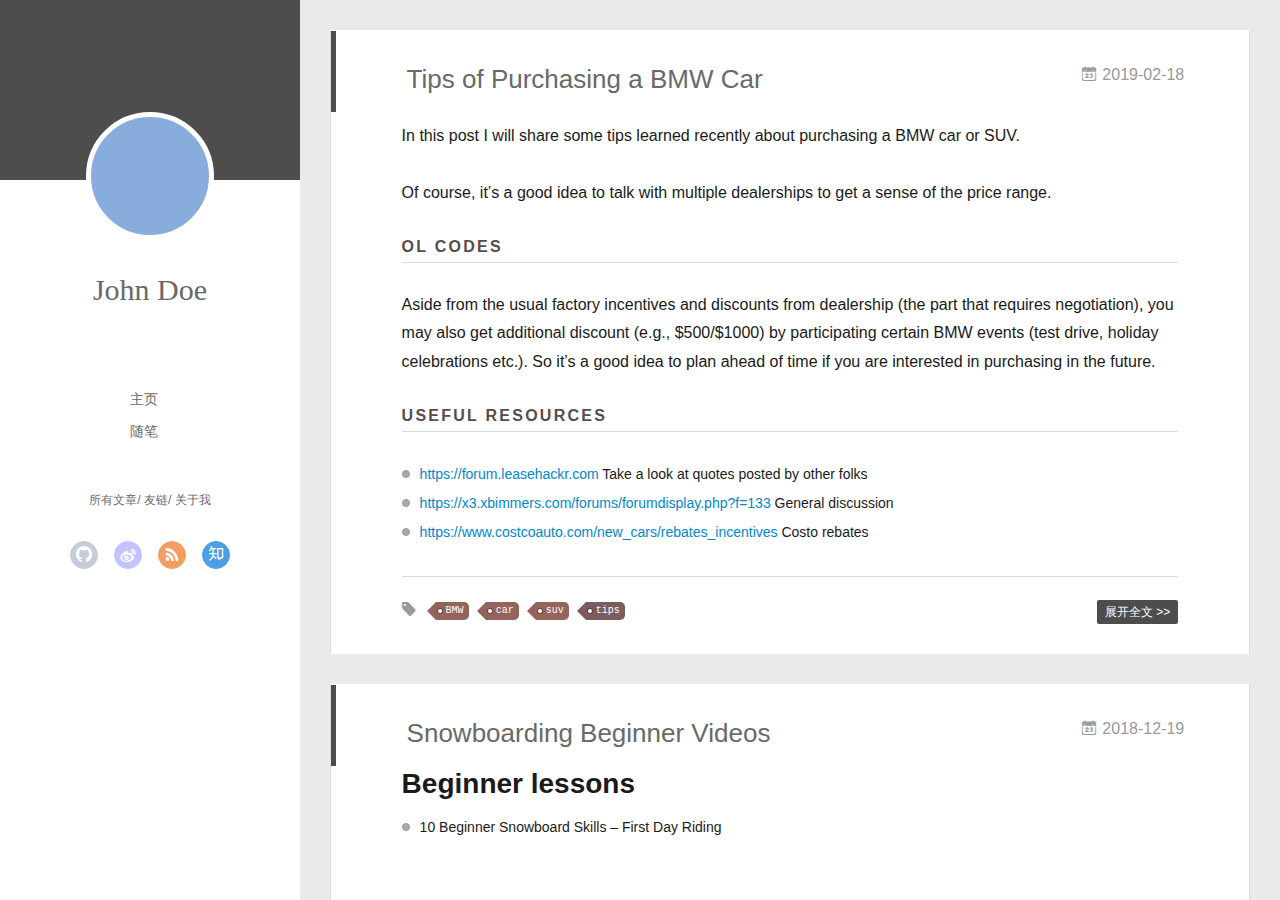
==== index.html @ 4d1523c8 "Site updated: 2019-02-18 18:01:17" ====
<!DOCTYPE html>
<html>
<head><meta name="generator" content="Hexo 3.8.0">
  <meta charset="utf-8">
  
  <meta name="renderer" content="webkit">
  <meta http-equiv="X-UA-Compatible" content="IE=edge">
  <link rel="dns-prefetch" href="http://yoursite.com">
  <title>Hexo</title>
  <meta name="viewport" content="width=device-width, initial-scale=1, maximum-scale=1">
  <meta property="og:type" content="website">
<meta property="og:title" content="Hexo">
<meta property="og:url" content="http://yoursite.com/index.html">
<meta property="og:site_name" content="Hexo">
<meta property="og:locale" content="default">
<meta name="twitter:card" content="summary">
<meta name="twitter:title" content="Hexo">
  
    <link rel="alternative" href="/atom.xml" title="Hexo" type="application/atom+xml">
  
  
    <link rel="icon" href="/favicon.png">
  
  <link rel="stylesheet" type="text/css" href="/./main.0cf68a.css">
  <style type="text/css">
  
    #container.show {
      background: linear-gradient(200deg,#a0cfe4,#e8c37e);
    }
  </style>
  

  

</head>
</html>
<body>
  <div id="container" q-class="show:isCtnShow">
    <canvas id="anm-canvas" class="anm-canvas"></canvas>
    <div class="left-col" q-class="show:isShow">
      
<div class="overlay" style="background: #4d4d4d"></div>
<div class="intrude-less">
	<header id="header" class="inner">
		<a href="/" class="profilepic">
			<img src="" class="js-avatar">
		</a>
		<hgroup>
		  <h1 class="header-author"><a href="/">John Doe</a></h1>
		</hgroup>
		

		<nav class="header-menu">
			<ul>
			
				<li><a href="/">主页</a></li>
	        
				<li><a href="/tags/随笔/">随笔</a></li>
	        
			</ul>
		</nav>
		<nav class="header-smart-menu">
    		
    			
    			<a q-on="click: openSlider(e, 'innerArchive')" href="javascript:void(0)">所有文章</a>
    			
            
    			
    			<a q-on="click: openSlider(e, 'friends')" href="javascript:void(0)">友链</a>
    			
            
    			
    			<a q-on="click: openSlider(e, 'aboutme')" href="javascript:void(0)">关于我</a>
    			
            
		</nav>
		<nav class="header-nav">
			<div class="social">
				
					<a class="github" target="_blank" href="#" title="github"><i class="icon-github"></i></a>
		        
					<a class="weibo" target="_blank" href="#" title="weibo"><i class="icon-weibo"></i></a>
		        
					<a class="rss" target="_blank" href="#" title="rss"><i class="icon-rss"></i></a>
		        
					<a class="zhihu" target="_blank" href="#" title="zhihu"><i class="icon-zhihu"></i></a>
		        
			</div>
		</nav>
	</header>		
</div>

    </div>
    <div class="mid-col" q-class="show:isShow,hide:isShow|isFalse">
      
<nav id="mobile-nav">
  	<div class="overlay js-overlay" style="background: #4d4d4d"></div>
	<div class="btnctn js-mobile-btnctn">
  		<div class="slider-trigger list" q-on="click: openSlider(e)"><i class="icon icon-sort"></i></div>
	</div>
	<div class="intrude-less">
		<header id="header" class="inner">
			<div class="profilepic">
				<img src="" class="js-avatar">
			</div>
			<hgroup>
			  <h1 class="header-author js-header-author">John Doe</h1>
			</hgroup>
			
			
			
				
			
				
			
			
			
			<nav class="header-nav">
				<div class="social">
					
						<a class="github" target="_blank" href="#" title="github"><i class="icon-github"></i></a>
			        
						<a class="weibo" target="_blank" href="#" title="weibo"><i class="icon-weibo"></i></a>
			        
						<a class="rss" target="_blank" href="#" title="rss"><i class="icon-rss"></i></a>
			        
						<a class="zhihu" target="_blank" href="#" title="zhihu"><i class="icon-zhihu"></i></a>
			        
				</div>
			</nav>

			<nav class="header-menu js-header-menu">
				<ul style="width: 50%">
				
				
					<li style="width: 50%"><a href="/">主页</a></li>
		        
					<li style="width: 50%"><a href="/tags/随笔/">随笔</a></li>
		        
				</ul>
			</nav>
		</header>				
	</div>
	<div class="mobile-mask" style="display:none" q-show="isShow"></div>
</nav>

      <div id="wrapper" class="body-wrap">
        <div class="menu-l">
          <div class="canvas-wrap">
            <canvas data-colors="#eaeaea" data-sectionHeight="100" data-contentId="js-content" id="myCanvas1" class="anm-canvas"></canvas>
          </div>
          <div id="js-content" class="content-ll">
            
  
    <article id="tips-car-suv" class="article article-type-tips  article-index" itemscope="" itemprop="blogPost">
  <div class="article-inner">
    
      <header class="article-header">
        
  
    <h1 itemprop="name">
      <a class="article-title" href="/2019/02/18/car-suv/">Tips of Purchasing a BMW Car</a>
    </h1>
  

        
        <a href="/2019/02/18/car-suv/" class="archive-article-date">
  	<time datetime="2019-02-19T01:44:41.000Z" itemprop="datePublished"><i class="icon-calendar icon"></i>2019-02-18</time>
</a>
        
      </header>
    
    <div class="article-entry" itemprop="articleBody">
      
        <p>In this post I will share some tips learned recently about purchasing a BMW car or SUV.</p>
<p>Of course, it’s a good idea to talk with multiple dealerships to get a sense of the price range.</p>
<h4 id="OL-codes"><a href="#OL-codes" class="headerlink" title="OL codes"></a>OL codes</h4><p>Aside from the usual factory incentives and discounts from dealership (the part that requires negotiation), you may also get additional discount (e.g., $500/$1000) by participating certain BMW events (test drive, holiday celebrations etc.). So it’s a good idea to plan ahead of time if you are interested in purchasing in the future.</p>
<h4 id="Useful-resources"><a href="#Useful-resources" class="headerlink" title="Useful resources"></a>Useful resources</h4><ul>
<li><a href="https://forum.leasehackr.com" target="_blank" rel="noopener">https://forum.leasehackr.com</a> Take a look at quotes posted by other folks</li>
<li><a href="https://x3.xbimmers.com/forums/forumdisplay.php?f=133" target="_blank" rel="noopener">https://x3.xbimmers.com/forums/forumdisplay.php?f=133</a> General discussion</li>
<li><a href="https://www.costcoauto.com/new_cars/rebates_incentives" target="_blank" rel="noopener">https://www.costcoauto.com/new_cars/rebates_incentives</a> Costo rebates</li>
</ul>

      

      
    </div>
    <div class="article-info article-info-index">
      
      
	<div class="article-tag tagcloud">
		<i class="icon-price-tags icon"></i>
		<ul class="article-tag-list">
			 
        		<li class="article-tag-list-item">
        			<a href="javascript:void(0)" class="js-tag article-tag-list-link color4">BMW</a>
        		</li>
      		 
        		<li class="article-tag-list-item">
        			<a href="javascript:void(0)" class="js-tag article-tag-list-link color4">car</a>
        		</li>
      		 
        		<li class="article-tag-list-item">
        			<a href="javascript:void(0)" class="js-tag article-tag-list-link color4">suv</a>
        		</li>
      		 
        		<li class="article-tag-list-item">
        			<a href="javascript:void(0)" class="js-tag article-tag-list-link color5">tips</a>
        		</li>
      		
		</ul>
	</div>

      

      
        <p class="article-more-link">
          <a class="article-more-a" href="/2019/02/18/car-suv/">展开全文 >></a>
        </p>
      

      
      <div class="clearfix"></div>
    </div>
  </div>
</article>

<aside class="wrap-side-operation">
    <div class="mod-side-operation">
        
        <div class="jump-container" id="js-jump-container" style="display:none;">
            <a href="javascript:void(0)" class="mod-side-operation__jump-to-top">
                <i class="icon-font icon-back"></i>
            </a>
            <div id="js-jump-plan-container" class="jump-plan-container" style="top: -11px;">
                <i class="icon-font icon-plane jump-plane"></i>
            </div>
        </div>
        
        
    </div>
</aside>




  
    <article id="post-snowboarding_beginner" class="article article-type-post  article-index" itemscope="" itemprop="blogPost">
  <div class="article-inner">
    
      <header class="article-header">
        
  
    <h1 itemprop="name">
      <a class="article-title" href="/2018/12/19/snowboarding_beginner/">Snowboarding Beginner Videos</a>
    </h1>
  

        
        <a href="/2018/12/19/snowboarding_beginner/" class="archive-article-date">
  	<time datetime="2018-12-20T00:21:12.000Z" itemprop="datePublished"><i class="icon-calendar icon"></i>2018-12-19</time>
</a>
        
      </header>
    
    <div class="article-entry" itemprop="articleBody">
      
        <h1 id="Beginner-lessons"><a href="#Beginner-lessons" class="headerlink" title="Beginner lessons"></a>Beginner lessons</h1><ul>
<li>10 Beginner Snowboard Skills – First Day Riding</li>
</ul>
<iframe width="685" height="386" src="https://www.youtube.com/embed/S0kX1JeecSQ" frameborder="0" allowfullscreen></iframe>

<ul>
<li>Bergfex Beginners 1</li>
</ul>
<iframe width="685" height="386" src="https://www.youtube.com/embed/QXThHtkT3m8" frameborder="0" allowfullscreen></iframe>


<ul>
<li>Bergfex Beginners 2</li>
</ul>
<iframe width="685" height="386" src="https://www.youtube.com/embed/c3cEy-0603s" frameborder="0" allowfullscreen></iframe>

<ul>
<li>10 Places Beginner Snowboarders Need to Avoid</li>
</ul>
<iframe width="685" height="386" src="https://www.youtube.com/embed/DFuW-HjmO3A" frameborder="0" allowfullscreen></iframe>

<p>–</p>
<h1 id="Chairlift"><a href="#Chairlift" class="headerlink" title="Chairlift"></a>Chairlift</h1><iframe width="685" height="386" src="https://www.youtube.com/embed/wl7sIvMgrqg" frameborder="0" allowfullscreen></iframe>

<p>–</p>

      

      
    </div>
    <div class="article-info article-info-index">
      
      
	<div class="article-tag tagcloud">
		<i class="icon-price-tags icon"></i>
		<ul class="article-tag-list">
			 
        		<li class="article-tag-list-item">
        			<a href="javascript:void(0)" class="js-tag article-tag-list-link color3">snowboarding</a>
        		</li>
      		 
        		<li class="article-tag-list-item">
        			<a href="javascript:void(0)" class="js-tag article-tag-list-link color2">videos</a>
        		</li>
      		
		</ul>
	</div>

      

      
        <p class="article-more-link">
          <a class="article-more-a" href="/2018/12/19/snowboarding_beginner/">展开全文 >></a>
        </p>
      

      
      <div class="clearfix"></div>
    </div>
  </div>
</article>

<aside class="wrap-side-operation">
    <div class="mod-side-operation">
        
        <div class="jump-container" id="js-jump-container" style="display:none;">
            <a href="javascript:void(0)" class="mod-side-operation__jump-to-top">
                <i class="icon-font icon-back"></i>
            </a>
            <div id="js-jump-plan-container" class="jump-plan-container" style="top: -11px;">
                <i class="icon-font icon-plane jump-plane"></i>
            </div>
        </div>
        
        
    </div>
</aside>




  
  


          </div>
        </div>
      </div>
      <footer id="footer">
  <div class="outer">
    <div id="footer-info">
    	<div class="footer-left">
    		&copy; 2019 John Doe
    	</div>
      	<div class="footer-right">
      		<a href="http://hexo.io/" target="_blank">Hexo</a>  Theme <a href="https://github.com/litten/hexo-theme-yilia" target="_blank">Yilia</a> by Litten
      	</div>
    </div>
  </div>
</footer>
    </div>
    <script>
	var yiliaConfig = {
		mathjax: false,
		isHome: true,
		isPost: false,
		isArchive: false,
		isTag: false,
		isCategory: false,
		open_in_new: false,
		toc_hide_index: true,
		root: "/",
		innerArchive: true,
		showTags: false
	}
</script>

<script>!function(t){function n(e){if(r[e])return r[e].exports;var i=r[e]={exports:{},id:e,loaded:!1};return t[e].call(i.exports,i,i.exports,n),i.loaded=!0,i.exports}var r={};n.m=t,n.c=r,n.p="./",n(0)}([function(t,n,r){r(195),t.exports=r(191)},function(t,n,r){var e=r(3),i=r(52),o=r(27),u=r(28),c=r(53),f="prototype",a=function(t,n,r){var s,l,h,v,p=t&a.F,d=t&a.G,y=t&a.S,g=t&a.P,b=t&a.B,m=d?e:y?e[n]||(e[n]={}):(e[n]||{})[f],x=d?i:i[n]||(i[n]={}),w=x[f]||(x[f]={});d&&(r=n);for(s in r)l=!p&&m&&void 0!==m[s],h=(l?m:r)[s],v=b&&l?c(h,e):g&&"function"==typeof h?c(Function.call,h):h,m&&u(m,s,h,t&a.U),x[s]!=h&&o(x,s,v),g&&w[s]!=h&&(w[s]=h)};e.core=i,a.F=1,a.G=2,a.S=4,a.P=8,a.B=16,a.W=32,a.U=64,a.R=128,t.exports=a},function(t,n,r){var e=r(6);t.exports=function(t){if(!e(t))throw TypeError(t+" is not an object!");return t}},function(t,n){var r=t.exports="undefined"!=typeof window&&window.Math==Math?window:"undefined"!=typeof self&&self.Math==Math?self:Function("return this")();"number"==typeof __g&&(__g=r)},function(t,n){t.exports=function(t){try{return!!t()}catch(t){return!0}}},function(t,n){var r=t.exports="undefined"!=typeof window&&window.Math==Math?window:"undefined"!=typeof self&&self.Math==Math?self:Function("return this")();"number"==typeof __g&&(__g=r)},function(t,n){t.exports=function(t){return"object"==typeof t?null!==t:"function"==typeof t}},function(t,n,r){var e=r(126)("wks"),i=r(76),o=r(3).Symbol,u="function"==typeof o;(t.exports=function(t){return e[t]||(e[t]=u&&o[t]||(u?o:i)("Symbol."+t))}).store=e},function(t,n){var r={}.hasOwnProperty;t.exports=function(t,n){return r.call(t,n)}},function(t,n,r){var e=r(94),i=r(33);t.exports=function(t){return e(i(t))}},function(t,n,r){t.exports=!r(4)(function(){return 7!=Object.defineProperty({},"a",{get:function(){return 7}}).a})},function(t,n,r){var e=r(2),i=r(167),o=r(50),u=Object.defineProperty;n.f=r(10)?Object.defineProperty:function(t,n,r){if(e(t),n=o(n,!0),e(r),i)try{return u(t,n,r)}catch(t){}if("get"in r||"set"in r)throw TypeError("Accessors not supported!");return"value"in r&&(t[n]=r.value),t}},function(t,n,r){t.exports=!r(18)(function(){return 7!=Object.defineProperty({},"a",{get:function(){return 7}}).a})},function(t,n,r){var e=r(14),i=r(22);t.exports=r(12)?function(t,n,r){return e.f(t,n,i(1,r))}:function(t,n,r){return t[n]=r,t}},function(t,n,r){var e=r(20),i=r(58),o=r(42),u=Object.defineProperty;n.f=r(12)?Object.defineProperty:function(t,n,r){if(e(t),n=o(n,!0),e(r),i)try{return u(t,n,r)}catch(t){}if("get"in r||"set"in r)throw TypeError("Accessors not supported!");return"value"in r&&(t[n]=r.value),t}},function(t,n,r){var e=r(40)("wks"),i=r(23),o=r(5).Symbol,u="function"==typeof o;(t.exports=function(t){return e[t]||(e[t]=u&&o[t]||(u?o:i)("Symbol."+t))}).store=e},function(t,n,r){var e=r(67),i=Math.min;t.exports=function(t){return t>0?i(e(t),9007199254740991):0}},function(t,n,r){var e=r(46);t.exports=function(t){return Object(e(t))}},function(t,n){t.exports=function(t){try{return!!t()}catch(t){return!0}}},function(t,n,r){var e=r(63),i=r(34);t.exports=Object.keys||function(t){return e(t,i)}},function(t,n,r){var e=r(21);t.exports=function(t){if(!e(t))throw TypeError(t+" is not an object!");return t}},function(t,n){t.exports=function(t){return"object"==typeof t?null!==t:"function"==typeof t}},function(t,n){t.exports=function(t,n){return{enumerable:!(1&t),configurable:!(2&t),writable:!(4&t),value:n}}},function(t,n){var r=0,e=Math.random();t.exports=function(t){return"Symbol(".concat(void 0===t?"":t,")_",(++r+e).toString(36))}},function(t,n){var r={}.hasOwnProperty;t.exports=function(t,n){return r.call(t,n)}},function(t,n){var r=t.exports={version:"2.4.0"};"number"==typeof __e&&(__e=r)},function(t,n){t.exports=function(t){if("function"!=typeof t)throw TypeError(t+" is not a function!");return t}},function(t,n,r){var e=r(11),i=r(66);t.exports=r(10)?function(t,n,r){return e.f(t,n,i(1,r))}:function(t,n,r){return t[n]=r,t}},function(t,n,r){var e=r(3),i=r(27),o=r(24),u=r(76)("src"),c="toString",f=Function[c],a=(""+f).split(c);r(52).inspectSource=function(t){return f.call(t)},(t.exports=function(t,n,r,c){var f="function"==typeof r;f&&(o(r,"name")||i(r,"name",n)),t[n]!==r&&(f&&(o(r,u)||i(r,u,t[n]?""+t[n]:a.join(String(n)))),t===e?t[n]=r:c?t[n]?t[n]=r:i(t,n,r):(delete t[n],i(t,n,r)))})(Function.prototype,c,function(){return"function"==typeof this&&this[u]||f.call(this)})},function(t,n,r){var e=r(1),i=r(4),o=r(46),u=function(t,n,r,e){var i=String(o(t)),u="<"+n;return""!==r&&(u+=" "+r+'="'+String(e).replace(/"/g,"&quot;")+'"'),u+">"+i+"</"+n+">"};t.exports=function(t,n){var r={};r[t]=n(u),e(e.P+e.F*i(function(){var n=""[t]('"');return n!==n.toLowerCase()||n.split('"').length>3}),"String",r)}},function(t,n,r){var e=r(115),i=r(46);t.exports=function(t){return e(i(t))}},function(t,n,r){var e=r(116),i=r(66),o=r(30),u=r(50),c=r(24),f=r(167),a=Object.getOwnPropertyDescriptor;n.f=r(10)?a:function(t,n){if(t=o(t),n=u(n,!0),f)try{return a(t,n)}catch(t){}if(c(t,n))return i(!e.f.call(t,n),t[n])}},function(t,n,r){var e=r(24),i=r(17),o=r(145)("IE_PROTO"),u=Object.prototype;t.exports=Object.getPrototypeOf||function(t){return t=i(t),e(t,o)?t[o]:"function"==typeof t.constructor&&t instanceof t.constructor?t.constructor.prototype:t instanceof Object?u:null}},function(t,n){t.exports=function(t){if(void 0==t)throw TypeError("Can't call method on  "+t);return t}},function(t,n){t.exports="constructor,hasOwnProperty,isPrototypeOf,propertyIsEnumerable,toLocaleString,toString,valueOf".split(",")},function(t,n){t.exports={}},function(t,n){t.exports=!0},function(t,n){n.f={}.propertyIsEnumerable},function(t,n,r){var e=r(14).f,i=r(8),o=r(15)("toStringTag");t.exports=function(t,n,r){t&&!i(t=r?t:t.prototype,o)&&e(t,o,{configurable:!0,value:n})}},function(t,n,r){var e=r(40)("keys"),i=r(23);t.exports=function(t){return e[t]||(e[t]=i(t))}},function(t,n,r){var e=r(5),i="__core-js_shared__",o=e[i]||(e[i]={});t.exports=function(t){return o[t]||(o[t]={})}},function(t,n){var r=Math.ceil,e=Math.floor;t.exports=function(t){return isNaN(t=+t)?0:(t>0?e:r)(t)}},function(t,n,r){var e=r(21);t.exports=function(t,n){if(!e(t))return t;var r,i;if(n&&"function"==typeof(r=t.toString)&&!e(i=r.call(t)))return i;if("function"==typeof(r=t.valueOf)&&!e(i=r.call(t)))return i;if(!n&&"function"==typeof(r=t.toString)&&!e(i=r.call(t)))return i;throw TypeError("Can't convert object to primitive value")}},function(t,n,r){var e=r(5),i=r(25),o=r(36),u=r(44),c=r(14).f;t.exports=function(t){var n=i.Symbol||(i.Symbol=o?{}:e.Symbol||{});"_"==t.charAt(0)||t in n||c(n,t,{value:u.f(t)})}},function(t,n,r){n.f=r(15)},function(t,n){var r={}.toString;t.exports=function(t){return r.call(t).slice(8,-1)}},function(t,n){t.exports=function(t){if(void 0==t)throw TypeError("Can't call method on  "+t);return t}},function(t,n,r){var e=r(4);t.exports=function(t,n){return!!t&&e(function(){n?t.call(null,function(){},1):t.call(null)})}},function(t,n,r){var e=r(53),i=r(115),o=r(17),u=r(16),c=r(203);t.exports=function(t,n){var r=1==t,f=2==t,a=3==t,s=4==t,l=6==t,h=5==t||l,v=n||c;return function(n,c,p){for(var d,y,g=o(n),b=i(g),m=e(c,p,3),x=u(b.length),w=0,S=r?v(n,x):f?v(n,0):void 0;x>w;w++)if((h||w in b)&&(d=b[w],y=m(d,w,g),t))if(r)S[w]=y;else if(y)switch(t){case 3:return!0;case 5:return d;case 6:return w;case 2:S.push(d)}else if(s)return!1;return l?-1:a||s?s:S}}},function(t,n,r){var e=r(1),i=r(52),o=r(4);t.exports=function(t,n){var r=(i.Object||{})[t]||Object[t],u={};u[t]=n(r),e(e.S+e.F*o(function(){r(1)}),"Object",u)}},function(t,n,r){var e=r(6);t.exports=function(t,n){if(!e(t))return t;var r,i;if(n&&"function"==typeof(r=t.toString)&&!e(i=r.call(t)))return i;if("function"==typeof(r=t.valueOf)&&!e(i=r.call(t)))return i;if(!n&&"function"==typeof(r=t.toString)&&!e(i=r.call(t)))return i;throw TypeError("Can't convert object to primitive value")}},function(t,n,r){var e=r(5),i=r(25),o=r(91),u=r(13),c="prototype",f=function(t,n,r){var a,s,l,h=t&f.F,v=t&f.G,p=t&f.S,d=t&f.P,y=t&f.B,g=t&f.W,b=v?i:i[n]||(i[n]={}),m=b[c],x=v?e:p?e[n]:(e[n]||{})[c];v&&(r=n);for(a in r)(s=!h&&x&&void 0!==x[a])&&a in b||(l=s?x[a]:r[a],b[a]=v&&"function"!=typeof x[a]?r[a]:y&&s?o(l,e):g&&x[a]==l?function(t){var n=function(n,r,e){if(this instanceof t){switch(arguments.length){case 0:return new t;case 1:return new t(n);case 2:return new t(n,r)}return new t(n,r,e)}return t.apply(this,arguments)};return n[c]=t[c],n}(l):d&&"function"==typeof l?o(Function.call,l):l,d&&((b.virtual||(b.virtual={}))[a]=l,t&f.R&&m&&!m[a]&&u(m,a,l)))};f.F=1,f.G=2,f.S=4,f.P=8,f.B=16,f.W=32,f.U=64,f.R=128,t.exports=f},function(t,n){var r=t.exports={version:"2.4.0"};"number"==typeof __e&&(__e=r)},function(t,n,r){var e=r(26);t.exports=function(t,n,r){if(e(t),void 0===n)return t;switch(r){case 1:return function(r){return t.call(n,r)};case 2:return function(r,e){return t.call(n,r,e)};case 3:return function(r,e,i){return t.call(n,r,e,i)}}return function(){return t.apply(n,arguments)}}},function(t,n,r){var e=r(183),i=r(1),o=r(126)("metadata"),u=o.store||(o.store=new(r(186))),c=function(t,n,r){var i=u.get(t);if(!i){if(!r)return;u.set(t,i=new e)}var o=i.get(n);if(!o){if(!r)return;i.set(n,o=new e)}return o},f=function(t,n,r){var e=c(n,r,!1);return void 0!==e&&e.has(t)},a=function(t,n,r){var e=c(n,r,!1);return void 0===e?void 0:e.get(t)},s=function(t,n,r,e){c(r,e,!0).set(t,n)},l=function(t,n){var r=c(t,n,!1),e=[];return r&&r.forEach(function(t,n){e.push(n)}),e},h=function(t){return void 0===t||"symbol"==typeof t?t:String(t)},v=function(t){i(i.S,"Reflect",t)};t.exports={store:u,map:c,has:f,get:a,set:s,keys:l,key:h,exp:v}},function(t,n,r){"use strict";if(r(10)){var e=r(69),i=r(3),o=r(4),u=r(1),c=r(127),f=r(152),a=r(53),s=r(68),l=r(66),h=r(27),v=r(73),p=r(67),d=r(16),y=r(75),g=r(50),b=r(24),m=r(180),x=r(114),w=r(6),S=r(17),_=r(137),O=r(70),E=r(32),P=r(71).f,j=r(154),F=r(76),M=r(7),A=r(48),N=r(117),T=r(146),I=r(155),k=r(80),L=r(123),R=r(74),C=r(130),D=r(160),U=r(11),W=r(31),G=U.f,B=W.f,V=i.RangeError,z=i.TypeError,q=i.Uint8Array,K="ArrayBuffer",J="Shared"+K,Y="BYTES_PER_ELEMENT",H="prototype",$=Array[H],X=f.ArrayBuffer,Q=f.DataView,Z=A(0),tt=A(2),nt=A(3),rt=A(4),et=A(5),it=A(6),ot=N(!0),ut=N(!1),ct=I.values,ft=I.keys,at=I.entries,st=$.lastIndexOf,lt=$.reduce,ht=$.reduceRight,vt=$.join,pt=$.sort,dt=$.slice,yt=$.toString,gt=$.toLocaleString,bt=M("iterator"),mt=M("toStringTag"),xt=F("typed_constructor"),wt=F("def_constructor"),St=c.CONSTR,_t=c.TYPED,Ot=c.VIEW,Et="Wrong length!",Pt=A(1,function(t,n){return Tt(T(t,t[wt]),n)}),jt=o(function(){return 1===new q(new Uint16Array([1]).buffer)[0]}),Ft=!!q&&!!q[H].set&&o(function(){new q(1).set({})}),Mt=function(t,n){if(void 0===t)throw z(Et);var r=+t,e=d(t);if(n&&!m(r,e))throw V(Et);return e},At=function(t,n){var r=p(t);if(r<0||r%n)throw V("Wrong offset!");return r},Nt=function(t){if(w(t)&&_t in t)return t;throw z(t+" is not a typed array!")},Tt=function(t,n){if(!(w(t)&&xt in t))throw z("It is not a typed array constructor!");return new t(n)},It=function(t,n){return kt(T(t,t[wt]),n)},kt=function(t,n){for(var r=0,e=n.length,i=Tt(t,e);e>r;)i[r]=n[r++];return i},Lt=function(t,n,r){G(t,n,{get:function(){return this._d[r]}})},Rt=function(t){var n,r,e,i,o,u,c=S(t),f=arguments.length,s=f>1?arguments[1]:void 0,l=void 0!==s,h=j(c);if(void 0!=h&&!_(h)){for(u=h.call(c),e=[],n=0;!(o=u.next()).done;n++)e.push(o.value);c=e}for(l&&f>2&&(s=a(s,arguments[2],2)),n=0,r=d(c.length),i=Tt(this,r);r>n;n++)i[n]=l?s(c[n],n):c[n];return i},Ct=function(){for(var t=0,n=arguments.length,r=Tt(this,n);n>t;)r[t]=arguments[t++];return r},Dt=!!q&&o(function(){gt.call(new q(1))}),Ut=function(){return gt.apply(Dt?dt.call(Nt(this)):Nt(this),arguments)},Wt={copyWithin:function(t,n){return D.call(Nt(this),t,n,arguments.length>2?arguments[2]:void 0)},every:function(t){return rt(Nt(this),t,arguments.length>1?arguments[1]:void 0)},fill:function(t){return C.apply(Nt(this),arguments)},filter:function(t){return It(this,tt(Nt(this),t,arguments.length>1?arguments[1]:void 0))},find:function(t){return et(Nt(this),t,arguments.length>1?arguments[1]:void 0)},findIndex:function(t){return it(Nt(this),t,arguments.length>1?arguments[1]:void 0)},forEach:function(t){Z(Nt(this),t,arguments.length>1?arguments[1]:void 0)},indexOf:function(t){return ut(Nt(this),t,arguments.length>1?arguments[1]:void 0)},includes:function(t){return ot(Nt(this),t,arguments.length>1?arguments[1]:void 0)},join:function(t){return vt.apply(Nt(this),arguments)},lastIndexOf:function(t){return st.apply(Nt(this),arguments)},map:function(t){return Pt(Nt(this),t,arguments.length>1?arguments[1]:void 0)},reduce:function(t){return lt.apply(Nt(this),arguments)},reduceRight:function(t){return ht.apply(Nt(this),arguments)},reverse:function(){for(var t,n=this,r=Nt(n).length,e=Math.floor(r/2),i=0;i<e;)t=n[i],n[i++]=n[--r],n[r]=t;return n},some:function(t){return nt(Nt(this),t,arguments.length>1?arguments[1]:void 0)},sort:function(t){return pt.call(Nt(this),t)},subarray:function(t,n){var r=Nt(this),e=r.length,i=y(t,e);return new(T(r,r[wt]))(r.buffer,r.byteOffset+i*r.BYTES_PER_ELEMENT,d((void 0===n?e:y(n,e))-i))}},Gt=function(t,n){return It(this,dt.call(Nt(this),t,n))},Bt=function(t){Nt(this);var n=At(arguments[1],1),r=this.length,e=S(t),i=d(e.length),o=0;if(i+n>r)throw V(Et);for(;o<i;)this[n+o]=e[o++]},Vt={entries:function(){return at.call(Nt(this))},keys:function(){return ft.call(Nt(this))},values:function(){return ct.call(Nt(this))}},zt=function(t,n){return w(t)&&t[_t]&&"symbol"!=typeof n&&n in t&&String(+n)==String(n)},qt=function(t,n){return zt(t,n=g(n,!0))?l(2,t[n]):B(t,n)},Kt=function(t,n,r){return!(zt(t,n=g(n,!0))&&w(r)&&b(r,"value"))||b(r,"get")||b(r,"set")||r.configurable||b(r,"writable")&&!r.writable||b(r,"enumerable")&&!r.enumerable?G(t,n,r):(t[n]=r.value,t)};St||(W.f=qt,U.f=Kt),u(u.S+u.F*!St,"Object",{getOwnPropertyDescriptor:qt,defineProperty:Kt}),o(function(){yt.call({})})&&(yt=gt=function(){return vt.call(this)});var Jt=v({},Wt);v(Jt,Vt),h(Jt,bt,Vt.values),v(Jt,{slice:Gt,set:Bt,constructor:function(){},toString:yt,toLocaleString:Ut}),Lt(Jt,"buffer","b"),Lt(Jt,"byteOffset","o"),Lt(Jt,"byteLength","l"),Lt(Jt,"length","e"),G(Jt,mt,{get:function(){return this[_t]}}),t.exports=function(t,n,r,f){f=!!f;var a=t+(f?"Clamped":"")+"Array",l="Uint8Array"!=a,v="get"+t,p="set"+t,y=i[a],g=y||{},b=y&&E(y),m=!y||!c.ABV,S={},_=y&&y[H],j=function(t,r){var e=t._d;return e.v[v](r*n+e.o,jt)},F=function(t,r,e){var i=t._d;f&&(e=(e=Math.round(e))<0?0:e>255?255:255&e),i.v[p](r*n+i.o,e,jt)},M=function(t,n){G(t,n,{get:function(){return j(this,n)},set:function(t){return F(this,n,t)},enumerable:!0})};m?(y=r(function(t,r,e,i){s(t,y,a,"_d");var o,u,c,f,l=0,v=0;if(w(r)){if(!(r instanceof X||(f=x(r))==K||f==J))return _t in r?kt(y,r):Rt.call(y,r);o=r,v=At(e,n);var p=r.byteLength;if(void 0===i){if(p%n)throw V(Et);if((u=p-v)<0)throw V(Et)}else if((u=d(i)*n)+v>p)throw V(Et);c=u/n}else c=Mt(r,!0),u=c*n,o=new X(u);for(h(t,"_d",{b:o,o:v,l:u,e:c,v:new Q(o)});l<c;)M(t,l++)}),_=y[H]=O(Jt),h(_,"constructor",y)):L(function(t){new y(null),new y(t)},!0)||(y=r(function(t,r,e,i){s(t,y,a);var o;return w(r)?r instanceof X||(o=x(r))==K||o==J?void 0!==i?new g(r,At(e,n),i):void 0!==e?new g(r,At(e,n)):new g(r):_t in r?kt(y,r):Rt.call(y,r):new g(Mt(r,l))}),Z(b!==Function.prototype?P(g).concat(P(b)):P(g),function(t){t in y||h(y,t,g[t])}),y[H]=_,e||(_.constructor=y));var A=_[bt],N=!!A&&("values"==A.name||void 0==A.name),T=Vt.values;h(y,xt,!0),h(_,_t,a),h(_,Ot,!0),h(_,wt,y),(f?new y(1)[mt]==a:mt in _)||G(_,mt,{get:function(){return a}}),S[a]=y,u(u.G+u.W+u.F*(y!=g),S),u(u.S,a,{BYTES_PER_ELEMENT:n,from:Rt,of:Ct}),Y in _||h(_,Y,n),u(u.P,a,Wt),R(a),u(u.P+u.F*Ft,a,{set:Bt}),u(u.P+u.F*!N,a,Vt),u(u.P+u.F*(_.toString!=yt),a,{toString:yt}),u(u.P+u.F*o(function(){new y(1).slice()}),a,{slice:Gt}),u(u.P+u.F*(o(function(){return[1,2].toLocaleString()!=new y([1,2]).toLocaleString()})||!o(function(){_.toLocaleString.call([1,2])})),a,{toLocaleString:Ut}),k[a]=N?A:T,e||N||h(_,bt,T)}}else t.exports=function(){}},function(t,n){var r={}.toString;t.exports=function(t){return r.call(t).slice(8,-1)}},function(t,n,r){var e=r(21),i=r(5).document,o=e(i)&&e(i.createElement);t.exports=function(t){return o?i.createElement(t):{}}},function(t,n,r){t.exports=!r(12)&&!r(18)(function(){return 7!=Object.defineProperty(r(57)("div"),"a",{get:function(){return 7}}).a})},function(t,n,r){"use strict";var e=r(36),i=r(51),o=r(64),u=r(13),c=r(8),f=r(35),a=r(96),s=r(38),l=r(103),h=r(15)("iterator"),v=!([].keys&&"next"in[].keys()),p="keys",d="values",y=function(){return this};t.exports=function(t,n,r,g,b,m,x){a(r,n,g);var w,S,_,O=function(t){if(!v&&t in F)return F[t];switch(t){case p:case d:return function(){return new r(this,t)}}return function(){return new r(this,t)}},E=n+" Iterator",P=b==d,j=!1,F=t.prototype,M=F[h]||F["@@iterator"]||b&&F[b],A=M||O(b),N=b?P?O("entries"):A:void 0,T="Array"==n?F.entries||M:M;if(T&&(_=l(T.call(new t)))!==Object.prototype&&(s(_,E,!0),e||c(_,h)||u(_,h,y)),P&&M&&M.name!==d&&(j=!0,A=function(){return M.call(this)}),e&&!x||!v&&!j&&F[h]||u(F,h,A),f[n]=A,f[E]=y,b)if(w={values:P?A:O(d),keys:m?A:O(p),entries:N},x)for(S in w)S in F||o(F,S,w[S]);else i(i.P+i.F*(v||j),n,w);return w}},function(t,n,r){var e=r(20),i=r(100),o=r(34),u=r(39)("IE_PROTO"),c=function(){},f="prototype",a=function(){var t,n=r(57)("iframe"),e=o.length;for(n.style.display="none",r(93).appendChild(n),n.src="javascript:",t=n.contentWindow.document,t.open(),t.write("<script>document.F=Object<\/script>"),t.close(),a=t.F;e--;)delete a[f][o[e]];return a()};t.exports=Object.create||function(t,n){var r;return null!==t?(c[f]=e(t),r=new c,c[f]=null,r[u]=t):r=a(),void 0===n?r:i(r,n)}},function(t,n,r){var e=r(63),i=r(34).concat("length","prototype");n.f=Object.getOwnPropertyNames||function(t){return e(t,i)}},function(t,n){n.f=Object.getOwnPropertySymbols},function(t,n,r){var e=r(8),i=r(9),o=r(90)(!1),u=r(39)("IE_PROTO");t.exports=function(t,n){var r,c=i(t),f=0,a=[];for(r in c)r!=u&&e(c,r)&&a.push(r);for(;n.length>f;)e(c,r=n[f++])&&(~o(a,r)||a.push(r));return a}},function(t,n,r){t.exports=r(13)},function(t,n,r){var e=r(76)("meta"),i=r(6),o=r(24),u=r(11).f,c=0,f=Object.isExtensible||function(){return!0},a=!r(4)(function(){return f(Object.preventExtensions({}))}),s=function(t){u(t,e,{value:{i:"O"+ ++c,w:{}}})},l=function(t,n){if(!i(t))return"symbol"==typeof t?t:("string"==typeof t?"S":"P")+t;if(!o(t,e)){if(!f(t))return"F";if(!n)return"E";s(t)}return t[e].i},h=function(t,n){if(!o(t,e)){if(!f(t))return!0;if(!n)return!1;s(t)}return t[e].w},v=function(t){return a&&p.NEED&&f(t)&&!o(t,e)&&s(t),t},p=t.exports={KEY:e,NEED:!1,fastKey:l,getWeak:h,onFreeze:v}},function(t,n){t.exports=function(t,n){return{enumerable:!(1&t),configurable:!(2&t),writable:!(4&t),value:n}}},function(t,n){var r=Math.ceil,e=Math.floor;t.exports=function(t){return isNaN(t=+t)?0:(t>0?e:r)(t)}},function(t,n){t.exports=function(t,n,r,e){if(!(t instanceof n)||void 0!==e&&e in t)throw TypeError(r+": incorrect invocation!");return t}},function(t,n){t.exports=!1},function(t,n,r){var e=r(2),i=r(173),o=r(133),u=r(145)("IE_PROTO"),c=function(){},f="prototype",a=function(){var t,n=r(132)("iframe"),e=o.length;for(n.style.display="none",r(135).appendChild(n),n.src="javascript:",t=n.contentWindow.document,t.open(),t.write("<script>document.F=Object<\/script>"),t.close(),a=t.F;e--;)delete a[f][o[e]];return a()};t.exports=Object.create||function(t,n){var r;return null!==t?(c[f]=e(t),r=new c,c[f]=null,r[u]=t):r=a(),void 0===n?r:i(r,n)}},function(t,n,r){var e=r(175),i=r(133).concat("length","prototype");n.f=Object.getOwnPropertyNames||function(t){return e(t,i)}},function(t,n,r){var e=r(175),i=r(133);t.exports=Object.keys||function(t){return e(t,i)}},function(t,n,r){var e=r(28);t.exports=function(t,n,r){for(var i in n)e(t,i,n[i],r);return t}},function(t,n,r){"use strict";var e=r(3),i=r(11),o=r(10),u=r(7)("species");t.exports=function(t){var n=e[t];o&&n&&!n[u]&&i.f(n,u,{configurable:!0,get:function(){return this}})}},function(t,n,r){var e=r(67),i=Math.max,o=Math.min;t.exports=function(t,n){return t=e(t),t<0?i(t+n,0):o(t,n)}},function(t,n){var r=0,e=Math.random();t.exports=function(t){return"Symbol(".concat(void 0===t?"":t,")_",(++r+e).toString(36))}},function(t,n,r){var e=r(33);t.exports=function(t){return Object(e(t))}},function(t,n,r){var e=r(7)("unscopables"),i=Array.prototype;void 0==i[e]&&r(27)(i,e,{}),t.exports=function(t){i[e][t]=!0}},function(t,n,r){var e=r(53),i=r(169),o=r(137),u=r(2),c=r(16),f=r(154),a={},s={},n=t.exports=function(t,n,r,l,h){var v,p,d,y,g=h?function(){return t}:f(t),b=e(r,l,n?2:1),m=0;if("function"!=typeof g)throw TypeError(t+" is not iterable!");if(o(g)){for(v=c(t.length);v>m;m++)if((y=n?b(u(p=t[m])[0],p[1]):b(t[m]))===a||y===s)return y}else for(d=g.call(t);!(p=d.next()).done;)if((y=i(d,b,p.value,n))===a||y===s)return y};n.BREAK=a,n.RETURN=s},function(t,n){t.exports={}},function(t,n,r){var e=r(11).f,i=r(24),o=r(7)("toStringTag");t.exports=function(t,n,r){t&&!i(t=r?t:t.prototype,o)&&e(t,o,{configurable:!0,value:n})}},function(t,n,r){var e=r(1),i=r(46),o=r(4),u=r(150),c="["+u+"]",f="​",a=RegExp("^"+c+c+"*"),s=RegExp(c+c+"*$"),l=function(t,n,r){var i={},c=o(function(){return!!u[t]()||f[t]()!=f}),a=i[t]=c?n(h):u[t];r&&(i[r]=a),e(e.P+e.F*c,"String",i)},h=l.trim=function(t,n){return t=String(i(t)),1&n&&(t=t.replace(a,"")),2&n&&(t=t.replace(s,"")),t};t.exports=l},function(t,n,r){t.exports={default:r(86),__esModule:!0}},function(t,n,r){t.exports={default:r(87),__esModule:!0}},function(t,n,r){"use strict";function e(t){return t&&t.__esModule?t:{default:t}}n.__esModule=!0;var i=r(84),o=e(i),u=r(83),c=e(u),f="function"==typeof c.default&&"symbol"==typeof o.default?function(t){return typeof t}:function(t){return t&&"function"==typeof c.default&&t.constructor===c.default&&t!==c.default.prototype?"symbol":typeof t};n.default="function"==typeof c.default&&"symbol"===f(o.default)?function(t){return void 0===t?"undefined":f(t)}:function(t){return t&&"function"==typeof c.default&&t.constructor===c.default&&t!==c.default.prototype?"symbol":void 0===t?"undefined":f(t)}},function(t,n,r){r(110),r(108),r(111),r(112),t.exports=r(25).Symbol},function(t,n,r){r(109),r(113),t.exports=r(44).f("iterator")},function(t,n){t.exports=function(t){if("function"!=typeof t)throw TypeError(t+" is not a function!");return t}},function(t,n){t.exports=function(){}},function(t,n,r){var e=r(9),i=r(106),o=r(105);t.exports=function(t){return function(n,r,u){var c,f=e(n),a=i(f.length),s=o(u,a);if(t&&r!=r){for(;a>s;)if((c=f[s++])!=c)return!0}else for(;a>s;s++)if((t||s in f)&&f[s]===r)return t||s||0;return!t&&-1}}},function(t,n,r){var e=r(88);t.exports=function(t,n,r){if(e(t),void 0===n)return t;switch(r){case 1:return function(r){return t.call(n,r)};case 2:return function(r,e){return t.call(n,r,e)};case 3:return function(r,e,i){return t.call(n,r,e,i)}}return function(){return t.apply(n,arguments)}}},function(t,n,r){var e=r(19),i=r(62),o=r(37);t.exports=function(t){var n=e(t),r=i.f;if(r)for(var u,c=r(t),f=o.f,a=0;c.length>a;)f.call(t,u=c[a++])&&n.push(u);return n}},function(t,n,r){t.exports=r(5).document&&document.documentElement},function(t,n,r){var e=r(56);t.exports=Object("z").propertyIsEnumerable(0)?Object:function(t){return"String"==e(t)?t.split(""):Object(t)}},function(t,n,r){var e=r(56);t.exports=Array.isArray||function(t){return"Array"==e(t)}},function(t,n,r){"use strict";var e=r(60),i=r(22),o=r(38),u={};r(13)(u,r(15)("iterator"),function(){return this}),t.exports=function(t,n,r){t.prototype=e(u,{next:i(1,r)}),o(t,n+" Iterator")}},function(t,n){t.exports=function(t,n){return{value:n,done:!!t}}},function(t,n,r){var e=r(19),i=r(9);t.exports=function(t,n){for(var r,o=i(t),u=e(o),c=u.length,f=0;c>f;)if(o[r=u[f++]]===n)return r}},function(t,n,r){var e=r(23)("meta"),i=r(21),o=r(8),u=r(14).f,c=0,f=Object.isExtensible||function(){return!0},a=!r(18)(function(){return f(Object.preventExtensions({}))}),s=function(t){u(t,e,{value:{i:"O"+ ++c,w:{}}})},l=function(t,n){if(!i(t))return"symbol"==typeof t?t:("string"==typeof t?"S":"P")+t;if(!o(t,e)){if(!f(t))return"F";if(!n)return"E";s(t)}return t[e].i},h=function(t,n){if(!o(t,e)){if(!f(t))return!0;if(!n)return!1;s(t)}return t[e].w},v=function(t){return a&&p.NEED&&f(t)&&!o(t,e)&&s(t),t},p=t.exports={KEY:e,NEED:!1,fastKey:l,getWeak:h,onFreeze:v}},function(t,n,r){var e=r(14),i=r(20),o=r(19);t.exports=r(12)?Object.defineProperties:function(t,n){i(t);for(var r,u=o(n),c=u.length,f=0;c>f;)e.f(t,r=u[f++],n[r]);return t}},function(t,n,r){var e=r(37),i=r(22),o=r(9),u=r(42),c=r(8),f=r(58),a=Object.getOwnPropertyDescriptor;n.f=r(12)?a:function(t,n){if(t=o(t),n=u(n,!0),f)try{return a(t,n)}catch(t){}if(c(t,n))return i(!e.f.call(t,n),t[n])}},function(t,n,r){var e=r(9),i=r(61).f,o={}.toString,u="object"==typeof window&&window&&Object.getOwnPropertyNames?Object.getOwnPropertyNames(window):[],c=function(t){try{return i(t)}catch(t){return u.slice()}};t.exports.f=function(t){return u&&"[object Window]"==o.call(t)?c(t):i(e(t))}},function(t,n,r){var e=r(8),i=r(77),o=r(39)("IE_PROTO"),u=Object.prototype;t.exports=Object.getPrototypeOf||function(t){return t=i(t),e(t,o)?t[o]:"function"==typeof t.constructor&&t instanceof t.constructor?t.constructor.prototype:t instanceof Object?u:null}},function(t,n,r){var e=r(41),i=r(33);t.exports=function(t){return function(n,r){var o,u,c=String(i(n)),f=e(r),a=c.length;return f<0||f>=a?t?"":void 0:(o=c.charCodeAt(f),o<55296||o>56319||f+1===a||(u=c.charCodeAt(f+1))<56320||u>57343?t?c.charAt(f):o:t?c.slice(f,f+2):u-56320+(o-55296<<10)+65536)}}},function(t,n,r){var e=r(41),i=Math.max,o=Math.min;t.exports=function(t,n){return t=e(t),t<0?i(t+n,0):o(t,n)}},function(t,n,r){var e=r(41),i=Math.min;t.exports=function(t){return t>0?i(e(t),9007199254740991):0}},function(t,n,r){"use strict";var e=r(89),i=r(97),o=r(35),u=r(9);t.exports=r(59)(Array,"Array",function(t,n){this._t=u(t),this._i=0,this._k=n},function(){var t=this._t,n=this._k,r=this._i++;return!t||r>=t.length?(this._t=void 0,i(1)):"keys"==n?i(0,r):"values"==n?i(0,t[r]):i(0,[r,t[r]])},"values"),o.Arguments=o.Array,e("keys"),e("values"),e("entries")},function(t,n){},function(t,n,r){"use strict";var e=r(104)(!0);r(59)(String,"String",function(t){this._t=String(t),this._i=0},function(){var t,n=this._t,r=this._i;return r>=n.length?{value:void 0,done:!0}:(t=e(n,r),this._i+=t.length,{value:t,done:!1})})},function(t,n,r){"use strict";var e=r(5),i=r(8),o=r(12),u=r(51),c=r(64),f=r(99).KEY,a=r(18),s=r(40),l=r(38),h=r(23),v=r(15),p=r(44),d=r(43),y=r(98),g=r(92),b=r(95),m=r(20),x=r(9),w=r(42),S=r(22),_=r(60),O=r(102),E=r(101),P=r(14),j=r(19),F=E.f,M=P.f,A=O.f,N=e.Symbol,T=e.JSON,I=T&&T.stringify,k="prototype",L=v("_hidden"),R=v("toPrimitive"),C={}.propertyIsEnumerable,D=s("symbol-registry"),U=s("symbols"),W=s("op-symbols"),G=Object[k],B="function"==typeof N,V=e.QObject,z=!V||!V[k]||!V[k].findChild,q=o&&a(function(){return 7!=_(M({},"a",{get:function(){return M(this,"a",{value:7}).a}})).a})?function(t,n,r){var e=F(G,n);e&&delete G[n],M(t,n,r),e&&t!==G&&M(G,n,e)}:M,K=function(t){var n=U[t]=_(N[k]);return n._k=t,n},J=B&&"symbol"==typeof N.iterator?function(t){return"symbol"==typeof t}:function(t){return t instanceof N},Y=function(t,n,r){return t===G&&Y(W,n,r),m(t),n=w(n,!0),m(r),i(U,n)?(r.enumerable?(i(t,L)&&t[L][n]&&(t[L][n]=!1),r=_(r,{enumerable:S(0,!1)})):(i(t,L)||M(t,L,S(1,{})),t[L][n]=!0),q(t,n,r)):M(t,n,r)},H=function(t,n){m(t);for(var r,e=g(n=x(n)),i=0,o=e.length;o>i;)Y(t,r=e[i++],n[r]);return t},$=function(t,n){return void 0===n?_(t):H(_(t),n)},X=function(t){var n=C.call(this,t=w(t,!0));return!(this===G&&i(U,t)&&!i(W,t))&&(!(n||!i(this,t)||!i(U,t)||i(this,L)&&this[L][t])||n)},Q=function(t,n){if(t=x(t),n=w(n,!0),t!==G||!i(U,n)||i(W,n)){var r=F(t,n);return!r||!i(U,n)||i(t,L)&&t[L][n]||(r.enumerable=!0),r}},Z=function(t){for(var n,r=A(x(t)),e=[],o=0;r.length>o;)i(U,n=r[o++])||n==L||n==f||e.push(n);return e},tt=function(t){for(var n,r=t===G,e=A(r?W:x(t)),o=[],u=0;e.length>u;)!i(U,n=e[u++])||r&&!i(G,n)||o.push(U[n]);return o};B||(N=function(){if(this instanceof N)throw TypeError("Symbol is not a constructor!");var t=h(arguments.length>0?arguments[0]:void 0),n=function(r){this===G&&n.call(W,r),i(this,L)&&i(this[L],t)&&(this[L][t]=!1),q(this,t,S(1,r))};return o&&z&&q(G,t,{configurable:!0,set:n}),K(t)},c(N[k],"toString",function(){return this._k}),E.f=Q,P.f=Y,r(61).f=O.f=Z,r(37).f=X,r(62).f=tt,o&&!r(36)&&c(G,"propertyIsEnumerable",X,!0),p.f=function(t){return K(v(t))}),u(u.G+u.W+u.F*!B,{Symbol:N});for(var nt="hasInstance,isConcatSpreadable,iterator,match,replace,search,species,split,toPrimitive,toStringTag,unscopables".split(","),rt=0;nt.length>rt;)v(nt[rt++]);for(var nt=j(v.store),rt=0;nt.length>rt;)d(nt[rt++]);u(u.S+u.F*!B,"Symbol",{for:function(t){return i(D,t+="")?D[t]:D[t]=N(t)},keyFor:function(t){if(J(t))return y(D,t);throw TypeError(t+" is not a symbol!")},useSetter:function(){z=!0},useSimple:function(){z=!1}}),u(u.S+u.F*!B,"Object",{create:$,defineProperty:Y,defineProperties:H,getOwnPropertyDescriptor:Q,getOwnPropertyNames:Z,getOwnPropertySymbols:tt}),T&&u(u.S+u.F*(!B||a(function(){var t=N();return"[null]"!=I([t])||"{}"!=I({a:t})||"{}"!=I(Object(t))})),"JSON",{stringify:function(t){if(void 0!==t&&!J(t)){for(var n,r,e=[t],i=1;arguments.length>i;)e.push(arguments[i++]);return n=e[1],"function"==typeof n&&(r=n),!r&&b(n)||(n=function(t,n){if(r&&(n=r.call(this,t,n)),!J(n))return n}),e[1]=n,I.apply(T,e)}}}),N[k][R]||r(13)(N[k],R,N[k].valueOf),l(N,"Symbol"),l(Math,"Math",!0),l(e.JSON,"JSON",!0)},function(t,n,r){r(43)("asyncIterator")},function(t,n,r){r(43)("observable")},function(t,n,r){r(107);for(var e=r(5),i=r(13),o=r(35),u=r(15)("toStringTag"),c=["NodeList","DOMTokenList","MediaList","StyleSheetList","CSSRuleList"],f=0;f<5;f++){var a=c[f],s=e[a],l=s&&s.prototype;l&&!l[u]&&i(l,u,a),o[a]=o.Array}},function(t,n,r){var e=r(45),i=r(7)("toStringTag"),o="Arguments"==e(function(){return arguments}()),u=function(t,n){try{return t[n]}catch(t){}};t.exports=function(t){var n,r,c;return void 0===t?"Undefined":null===t?"Null":"string"==typeof(r=u(n=Object(t),i))?r:o?e(n):"Object"==(c=e(n))&&"function"==typeof n.callee?"Arguments":c}},function(t,n,r){var e=r(45);t.exports=Object("z").propertyIsEnumerable(0)?Object:function(t){return"String"==e(t)?t.split(""):Object(t)}},function(t,n){n.f={}.propertyIsEnumerable},function(t,n,r){var e=r(30),i=r(16),o=r(75);t.exports=function(t){return function(n,r,u){var c,f=e(n),a=i(f.length),s=o(u,a);if(t&&r!=r){for(;a>s;)if((c=f[s++])!=c)return!0}else for(;a>s;s++)if((t||s in f)&&f[s]===r)return t||s||0;return!t&&-1}}},function(t,n,r){"use strict";var e=r(3),i=r(1),o=r(28),u=r(73),c=r(65),f=r(79),a=r(68),s=r(6),l=r(4),h=r(123),v=r(81),p=r(136);t.exports=function(t,n,r,d,y,g){var b=e[t],m=b,x=y?"set":"add",w=m&&m.prototype,S={},_=function(t){var n=w[t];o(w,t,"delete"==t?function(t){return!(g&&!s(t))&&n.call(this,0===t?0:t)}:"has"==t?function(t){return!(g&&!s(t))&&n.call(this,0===t?0:t)}:"get"==t?function(t){return g&&!s(t)?void 0:n.call(this,0===t?0:t)}:"add"==t?function(t){return n.call(this,0===t?0:t),this}:function(t,r){return n.call(this,0===t?0:t,r),this})};if("function"==typeof m&&(g||w.forEach&&!l(function(){(new m).entries().next()}))){var O=new m,E=O[x](g?{}:-0,1)!=O,P=l(function(){O.has(1)}),j=h(function(t){new m(t)}),F=!g&&l(function(){for(var t=new m,n=5;n--;)t[x](n,n);return!t.has(-0)});j||(m=n(function(n,r){a(n,m,t);var e=p(new b,n,m);return void 0!=r&&f(r,y,e[x],e),e}),m.prototype=w,w.constructor=m),(P||F)&&(_("delete"),_("has"),y&&_("get")),(F||E)&&_(x),g&&w.clear&&delete w.clear}else m=d.getConstructor(n,t,y,x),u(m.prototype,r),c.NEED=!0;return v(m,t),S[t]=m,i(i.G+i.W+i.F*(m!=b),S),g||d.setStrong(m,t,y),m}},function(t,n,r){"use strict";var e=r(27),i=r(28),o=r(4),u=r(46),c=r(7);t.exports=function(t,n,r){var f=c(t),a=r(u,f,""[t]),s=a[0],l=a[1];o(function(){var n={};return n[f]=function(){return 7},7!=""[t](n)})&&(i(String.prototype,t,s),e(RegExp.prototype,f,2==n?function(t,n){return l.call(t,this,n)}:function(t){return l.call(t,this)}))}
},function(t,n,r){"use strict";var e=r(2);t.exports=function(){var t=e(this),n="";return t.global&&(n+="g"),t.ignoreCase&&(n+="i"),t.multiline&&(n+="m"),t.unicode&&(n+="u"),t.sticky&&(n+="y"),n}},function(t,n){t.exports=function(t,n,r){var e=void 0===r;switch(n.length){case 0:return e?t():t.call(r);case 1:return e?t(n[0]):t.call(r,n[0]);case 2:return e?t(n[0],n[1]):t.call(r,n[0],n[1]);case 3:return e?t(n[0],n[1],n[2]):t.call(r,n[0],n[1],n[2]);case 4:return e?t(n[0],n[1],n[2],n[3]):t.call(r,n[0],n[1],n[2],n[3])}return t.apply(r,n)}},function(t,n,r){var e=r(6),i=r(45),o=r(7)("match");t.exports=function(t){var n;return e(t)&&(void 0!==(n=t[o])?!!n:"RegExp"==i(t))}},function(t,n,r){var e=r(7)("iterator"),i=!1;try{var o=[7][e]();o.return=function(){i=!0},Array.from(o,function(){throw 2})}catch(t){}t.exports=function(t,n){if(!n&&!i)return!1;var r=!1;try{var o=[7],u=o[e]();u.next=function(){return{done:r=!0}},o[e]=function(){return u},t(o)}catch(t){}return r}},function(t,n,r){t.exports=r(69)||!r(4)(function(){var t=Math.random();__defineSetter__.call(null,t,function(){}),delete r(3)[t]})},function(t,n){n.f=Object.getOwnPropertySymbols},function(t,n,r){var e=r(3),i="__core-js_shared__",o=e[i]||(e[i]={});t.exports=function(t){return o[t]||(o[t]={})}},function(t,n,r){for(var e,i=r(3),o=r(27),u=r(76),c=u("typed_array"),f=u("view"),a=!(!i.ArrayBuffer||!i.DataView),s=a,l=0,h="Int8Array,Uint8Array,Uint8ClampedArray,Int16Array,Uint16Array,Int32Array,Uint32Array,Float32Array,Float64Array".split(",");l<9;)(e=i[h[l++]])?(o(e.prototype,c,!0),o(e.prototype,f,!0)):s=!1;t.exports={ABV:a,CONSTR:s,TYPED:c,VIEW:f}},function(t,n){"use strict";var r={versions:function(){var t=window.navigator.userAgent;return{trident:t.indexOf("Trident")>-1,presto:t.indexOf("Presto")>-1,webKit:t.indexOf("AppleWebKit")>-1,gecko:t.indexOf("Gecko")>-1&&-1==t.indexOf("KHTML"),mobile:!!t.match(/AppleWebKit.*Mobile.*/),ios:!!t.match(/\(i[^;]+;( U;)? CPU.+Mac OS X/),android:t.indexOf("Android")>-1||t.indexOf("Linux")>-1,iPhone:t.indexOf("iPhone")>-1||t.indexOf("Mac")>-1,iPad:t.indexOf("iPad")>-1,webApp:-1==t.indexOf("Safari"),weixin:-1==t.indexOf("MicroMessenger")}}()};t.exports=r},function(t,n,r){"use strict";var e=r(85),i=function(t){return t&&t.__esModule?t:{default:t}}(e),o=function(){function t(t,n,e){return n||e?String.fromCharCode(n||e):r[t]||t}function n(t){return e[t]}var r={"&quot;":'"',"&lt;":"<","&gt;":">","&amp;":"&","&nbsp;":" "},e={};for(var u in r)e[r[u]]=u;return r["&apos;"]="'",e["'"]="&#39;",{encode:function(t){return t?(""+t).replace(/['<> "&]/g,n).replace(/\r?\n/g,"<br/>").replace(/\s/g,"&nbsp;"):""},decode:function(n){return n?(""+n).replace(/<br\s*\/?>/gi,"\n").replace(/&quot;|&lt;|&gt;|&amp;|&nbsp;|&apos;|&#(\d+);|&#(\d+)/g,t).replace(/\u00a0/g," "):""},encodeBase16:function(t){if(!t)return t;t+="";for(var n=[],r=0,e=t.length;e>r;r++)n.push(t.charCodeAt(r).toString(16).toUpperCase());return n.join("")},encodeBase16forJSON:function(t){if(!t)return t;t=t.replace(/[\u4E00-\u9FBF]/gi,function(t){return escape(t).replace("%u","\\u")});for(var n=[],r=0,e=t.length;e>r;r++)n.push(t.charCodeAt(r).toString(16).toUpperCase());return n.join("")},decodeBase16:function(t){if(!t)return t;t+="";for(var n=[],r=0,e=t.length;e>r;r+=2)n.push(String.fromCharCode("0x"+t.slice(r,r+2)));return n.join("")},encodeObject:function(t){if(t instanceof Array)for(var n=0,r=t.length;r>n;n++)t[n]=o.encodeObject(t[n]);else if("object"==(void 0===t?"undefined":(0,i.default)(t)))for(var e in t)t[e]=o.encodeObject(t[e]);else if("string"==typeof t)return o.encode(t);return t},loadScript:function(t){var n=document.createElement("script");document.getElementsByTagName("body")[0].appendChild(n),n.setAttribute("src",t)},addLoadEvent:function(t){var n=window.onload;"function"!=typeof window.onload?window.onload=t:window.onload=function(){n(),t()}}}}();t.exports=o},function(t,n,r){"use strict";var e=r(17),i=r(75),o=r(16);t.exports=function(t){for(var n=e(this),r=o(n.length),u=arguments.length,c=i(u>1?arguments[1]:void 0,r),f=u>2?arguments[2]:void 0,a=void 0===f?r:i(f,r);a>c;)n[c++]=t;return n}},function(t,n,r){"use strict";var e=r(11),i=r(66);t.exports=function(t,n,r){n in t?e.f(t,n,i(0,r)):t[n]=r}},function(t,n,r){var e=r(6),i=r(3).document,o=e(i)&&e(i.createElement);t.exports=function(t){return o?i.createElement(t):{}}},function(t,n){t.exports="constructor,hasOwnProperty,isPrototypeOf,propertyIsEnumerable,toLocaleString,toString,valueOf".split(",")},function(t,n,r){var e=r(7)("match");t.exports=function(t){var n=/./;try{"/./"[t](n)}catch(r){try{return n[e]=!1,!"/./"[t](n)}catch(t){}}return!0}},function(t,n,r){t.exports=r(3).document&&document.documentElement},function(t,n,r){var e=r(6),i=r(144).set;t.exports=function(t,n,r){var o,u=n.constructor;return u!==r&&"function"==typeof u&&(o=u.prototype)!==r.prototype&&e(o)&&i&&i(t,o),t}},function(t,n,r){var e=r(80),i=r(7)("iterator"),o=Array.prototype;t.exports=function(t){return void 0!==t&&(e.Array===t||o[i]===t)}},function(t,n,r){var e=r(45);t.exports=Array.isArray||function(t){return"Array"==e(t)}},function(t,n,r){"use strict";var e=r(70),i=r(66),o=r(81),u={};r(27)(u,r(7)("iterator"),function(){return this}),t.exports=function(t,n,r){t.prototype=e(u,{next:i(1,r)}),o(t,n+" Iterator")}},function(t,n,r){"use strict";var e=r(69),i=r(1),o=r(28),u=r(27),c=r(24),f=r(80),a=r(139),s=r(81),l=r(32),h=r(7)("iterator"),v=!([].keys&&"next"in[].keys()),p="keys",d="values",y=function(){return this};t.exports=function(t,n,r,g,b,m,x){a(r,n,g);var w,S,_,O=function(t){if(!v&&t in F)return F[t];switch(t){case p:case d:return function(){return new r(this,t)}}return function(){return new r(this,t)}},E=n+" Iterator",P=b==d,j=!1,F=t.prototype,M=F[h]||F["@@iterator"]||b&&F[b],A=M||O(b),N=b?P?O("entries"):A:void 0,T="Array"==n?F.entries||M:M;if(T&&(_=l(T.call(new t)))!==Object.prototype&&(s(_,E,!0),e||c(_,h)||u(_,h,y)),P&&M&&M.name!==d&&(j=!0,A=function(){return M.call(this)}),e&&!x||!v&&!j&&F[h]||u(F,h,A),f[n]=A,f[E]=y,b)if(w={values:P?A:O(d),keys:m?A:O(p),entries:N},x)for(S in w)S in F||o(F,S,w[S]);else i(i.P+i.F*(v||j),n,w);return w}},function(t,n){var r=Math.expm1;t.exports=!r||r(10)>22025.465794806718||r(10)<22025.465794806718||-2e-17!=r(-2e-17)?function(t){return 0==(t=+t)?t:t>-1e-6&&t<1e-6?t+t*t/2:Math.exp(t)-1}:r},function(t,n){t.exports=Math.sign||function(t){return 0==(t=+t)||t!=t?t:t<0?-1:1}},function(t,n,r){var e=r(3),i=r(151).set,o=e.MutationObserver||e.WebKitMutationObserver,u=e.process,c=e.Promise,f="process"==r(45)(u);t.exports=function(){var t,n,r,a=function(){var e,i;for(f&&(e=u.domain)&&e.exit();t;){i=t.fn,t=t.next;try{i()}catch(e){throw t?r():n=void 0,e}}n=void 0,e&&e.enter()};if(f)r=function(){u.nextTick(a)};else if(o){var s=!0,l=document.createTextNode("");new o(a).observe(l,{characterData:!0}),r=function(){l.data=s=!s}}else if(c&&c.resolve){var h=c.resolve();r=function(){h.then(a)}}else r=function(){i.call(e,a)};return function(e){var i={fn:e,next:void 0};n&&(n.next=i),t||(t=i,r()),n=i}}},function(t,n,r){var e=r(6),i=r(2),o=function(t,n){if(i(t),!e(n)&&null!==n)throw TypeError(n+": can't set as prototype!")};t.exports={set:Object.setPrototypeOf||("__proto__"in{}?function(t,n,e){try{e=r(53)(Function.call,r(31).f(Object.prototype,"__proto__").set,2),e(t,[]),n=!(t instanceof Array)}catch(t){n=!0}return function(t,r){return o(t,r),n?t.__proto__=r:e(t,r),t}}({},!1):void 0),check:o}},function(t,n,r){var e=r(126)("keys"),i=r(76);t.exports=function(t){return e[t]||(e[t]=i(t))}},function(t,n,r){var e=r(2),i=r(26),o=r(7)("species");t.exports=function(t,n){var r,u=e(t).constructor;return void 0===u||void 0==(r=e(u)[o])?n:i(r)}},function(t,n,r){var e=r(67),i=r(46);t.exports=function(t){return function(n,r){var o,u,c=String(i(n)),f=e(r),a=c.length;return f<0||f>=a?t?"":void 0:(o=c.charCodeAt(f),o<55296||o>56319||f+1===a||(u=c.charCodeAt(f+1))<56320||u>57343?t?c.charAt(f):o:t?c.slice(f,f+2):u-56320+(o-55296<<10)+65536)}}},function(t,n,r){var e=r(122),i=r(46);t.exports=function(t,n,r){if(e(n))throw TypeError("String#"+r+" doesn't accept regex!");return String(i(t))}},function(t,n,r){"use strict";var e=r(67),i=r(46);t.exports=function(t){var n=String(i(this)),r="",o=e(t);if(o<0||o==1/0)throw RangeError("Count can't be negative");for(;o>0;(o>>>=1)&&(n+=n))1&o&&(r+=n);return r}},function(t,n){t.exports="\t\n\v\f\r   ᠎             　\u2028\u2029\ufeff"},function(t,n,r){var e,i,o,u=r(53),c=r(121),f=r(135),a=r(132),s=r(3),l=s.process,h=s.setImmediate,v=s.clearImmediate,p=s.MessageChannel,d=0,y={},g="onreadystatechange",b=function(){var t=+this;if(y.hasOwnProperty(t)){var n=y[t];delete y[t],n()}},m=function(t){b.call(t.data)};h&&v||(h=function(t){for(var n=[],r=1;arguments.length>r;)n.push(arguments[r++]);return y[++d]=function(){c("function"==typeof t?t:Function(t),n)},e(d),d},v=function(t){delete y[t]},"process"==r(45)(l)?e=function(t){l.nextTick(u(b,t,1))}:p?(i=new p,o=i.port2,i.port1.onmessage=m,e=u(o.postMessage,o,1)):s.addEventListener&&"function"==typeof postMessage&&!s.importScripts?(e=function(t){s.postMessage(t+"","*")},s.addEventListener("message",m,!1)):e=g in a("script")?function(t){f.appendChild(a("script"))[g]=function(){f.removeChild(this),b.call(t)}}:function(t){setTimeout(u(b,t,1),0)}),t.exports={set:h,clear:v}},function(t,n,r){"use strict";var e=r(3),i=r(10),o=r(69),u=r(127),c=r(27),f=r(73),a=r(4),s=r(68),l=r(67),h=r(16),v=r(71).f,p=r(11).f,d=r(130),y=r(81),g="ArrayBuffer",b="DataView",m="prototype",x="Wrong length!",w="Wrong index!",S=e[g],_=e[b],O=e.Math,E=e.RangeError,P=e.Infinity,j=S,F=O.abs,M=O.pow,A=O.floor,N=O.log,T=O.LN2,I="buffer",k="byteLength",L="byteOffset",R=i?"_b":I,C=i?"_l":k,D=i?"_o":L,U=function(t,n,r){var e,i,o,u=Array(r),c=8*r-n-1,f=(1<<c)-1,a=f>>1,s=23===n?M(2,-24)-M(2,-77):0,l=0,h=t<0||0===t&&1/t<0?1:0;for(t=F(t),t!=t||t===P?(i=t!=t?1:0,e=f):(e=A(N(t)/T),t*(o=M(2,-e))<1&&(e--,o*=2),t+=e+a>=1?s/o:s*M(2,1-a),t*o>=2&&(e++,o/=2),e+a>=f?(i=0,e=f):e+a>=1?(i=(t*o-1)*M(2,n),e+=a):(i=t*M(2,a-1)*M(2,n),e=0));n>=8;u[l++]=255&i,i/=256,n-=8);for(e=e<<n|i,c+=n;c>0;u[l++]=255&e,e/=256,c-=8);return u[--l]|=128*h,u},W=function(t,n,r){var e,i=8*r-n-1,o=(1<<i)-1,u=o>>1,c=i-7,f=r-1,a=t[f--],s=127&a;for(a>>=7;c>0;s=256*s+t[f],f--,c-=8);for(e=s&(1<<-c)-1,s>>=-c,c+=n;c>0;e=256*e+t[f],f--,c-=8);if(0===s)s=1-u;else{if(s===o)return e?NaN:a?-P:P;e+=M(2,n),s-=u}return(a?-1:1)*e*M(2,s-n)},G=function(t){return t[3]<<24|t[2]<<16|t[1]<<8|t[0]},B=function(t){return[255&t]},V=function(t){return[255&t,t>>8&255]},z=function(t){return[255&t,t>>8&255,t>>16&255,t>>24&255]},q=function(t){return U(t,52,8)},K=function(t){return U(t,23,4)},J=function(t,n,r){p(t[m],n,{get:function(){return this[r]}})},Y=function(t,n,r,e){var i=+r,o=l(i);if(i!=o||o<0||o+n>t[C])throw E(w);var u=t[R]._b,c=o+t[D],f=u.slice(c,c+n);return e?f:f.reverse()},H=function(t,n,r,e,i,o){var u=+r,c=l(u);if(u!=c||c<0||c+n>t[C])throw E(w);for(var f=t[R]._b,a=c+t[D],s=e(+i),h=0;h<n;h++)f[a+h]=s[o?h:n-h-1]},$=function(t,n){s(t,S,g);var r=+n,e=h(r);if(r!=e)throw E(x);return e};if(u.ABV){if(!a(function(){new S})||!a(function(){new S(.5)})){S=function(t){return new j($(this,t))};for(var X,Q=S[m]=j[m],Z=v(j),tt=0;Z.length>tt;)(X=Z[tt++])in S||c(S,X,j[X]);o||(Q.constructor=S)}var nt=new _(new S(2)),rt=_[m].setInt8;nt.setInt8(0,2147483648),nt.setInt8(1,2147483649),!nt.getInt8(0)&&nt.getInt8(1)||f(_[m],{setInt8:function(t,n){rt.call(this,t,n<<24>>24)},setUint8:function(t,n){rt.call(this,t,n<<24>>24)}},!0)}else S=function(t){var n=$(this,t);this._b=d.call(Array(n),0),this[C]=n},_=function(t,n,r){s(this,_,b),s(t,S,b);var e=t[C],i=l(n);if(i<0||i>e)throw E("Wrong offset!");if(r=void 0===r?e-i:h(r),i+r>e)throw E(x);this[R]=t,this[D]=i,this[C]=r},i&&(J(S,k,"_l"),J(_,I,"_b"),J(_,k,"_l"),J(_,L,"_o")),f(_[m],{getInt8:function(t){return Y(this,1,t)[0]<<24>>24},getUint8:function(t){return Y(this,1,t)[0]},getInt16:function(t){var n=Y(this,2,t,arguments[1]);return(n[1]<<8|n[0])<<16>>16},getUint16:function(t){var n=Y(this,2,t,arguments[1]);return n[1]<<8|n[0]},getInt32:function(t){return G(Y(this,4,t,arguments[1]))},getUint32:function(t){return G(Y(this,4,t,arguments[1]))>>>0},getFloat32:function(t){return W(Y(this,4,t,arguments[1]),23,4)},getFloat64:function(t){return W(Y(this,8,t,arguments[1]),52,8)},setInt8:function(t,n){H(this,1,t,B,n)},setUint8:function(t,n){H(this,1,t,B,n)},setInt16:function(t,n){H(this,2,t,V,n,arguments[2])},setUint16:function(t,n){H(this,2,t,V,n,arguments[2])},setInt32:function(t,n){H(this,4,t,z,n,arguments[2])},setUint32:function(t,n){H(this,4,t,z,n,arguments[2])},setFloat32:function(t,n){H(this,4,t,K,n,arguments[2])},setFloat64:function(t,n){H(this,8,t,q,n,arguments[2])}});y(S,g),y(_,b),c(_[m],u.VIEW,!0),n[g]=S,n[b]=_},function(t,n,r){var e=r(3),i=r(52),o=r(69),u=r(182),c=r(11).f;t.exports=function(t){var n=i.Symbol||(i.Symbol=o?{}:e.Symbol||{});"_"==t.charAt(0)||t in n||c(n,t,{value:u.f(t)})}},function(t,n,r){var e=r(114),i=r(7)("iterator"),o=r(80);t.exports=r(52).getIteratorMethod=function(t){if(void 0!=t)return t[i]||t["@@iterator"]||o[e(t)]}},function(t,n,r){"use strict";var e=r(78),i=r(170),o=r(80),u=r(30);t.exports=r(140)(Array,"Array",function(t,n){this._t=u(t),this._i=0,this._k=n},function(){var t=this._t,n=this._k,r=this._i++;return!t||r>=t.length?(this._t=void 0,i(1)):"keys"==n?i(0,r):"values"==n?i(0,t[r]):i(0,[r,t[r]])},"values"),o.Arguments=o.Array,e("keys"),e("values"),e("entries")},function(t,n){function r(t,n){t.classList?t.classList.add(n):t.className+=" "+n}t.exports=r},function(t,n){function r(t,n){if(t.classList)t.classList.remove(n);else{var r=new RegExp("(^|\\b)"+n.split(" ").join("|")+"(\\b|$)","gi");t.className=t.className.replace(r," ")}}t.exports=r},function(t,n){function r(){throw new Error("setTimeout has not been defined")}function e(){throw new Error("clearTimeout has not been defined")}function i(t){if(s===setTimeout)return setTimeout(t,0);if((s===r||!s)&&setTimeout)return s=setTimeout,setTimeout(t,0);try{return s(t,0)}catch(n){try{return s.call(null,t,0)}catch(n){return s.call(this,t,0)}}}function o(t){if(l===clearTimeout)return clearTimeout(t);if((l===e||!l)&&clearTimeout)return l=clearTimeout,clearTimeout(t);try{return l(t)}catch(n){try{return l.call(null,t)}catch(n){return l.call(this,t)}}}function u(){d&&v&&(d=!1,v.length?p=v.concat(p):y=-1,p.length&&c())}function c(){if(!d){var t=i(u);d=!0;for(var n=p.length;n;){for(v=p,p=[];++y<n;)v&&v[y].run();y=-1,n=p.length}v=null,d=!1,o(t)}}function f(t,n){this.fun=t,this.array=n}function a(){}var s,l,h=t.exports={};!function(){try{s="function"==typeof setTimeout?setTimeout:r}catch(t){s=r}try{l="function"==typeof clearTimeout?clearTimeout:e}catch(t){l=e}}();var v,p=[],d=!1,y=-1;h.nextTick=function(t){var n=new Array(arguments.length-1);if(arguments.length>1)for(var r=1;r<arguments.length;r++)n[r-1]=arguments[r];p.push(new f(t,n)),1!==p.length||d||i(c)},f.prototype.run=function(){this.fun.apply(null,this.array)},h.title="browser",h.browser=!0,h.env={},h.argv=[],h.version="",h.versions={},h.on=a,h.addListener=a,h.once=a,h.off=a,h.removeListener=a,h.removeAllListeners=a,h.emit=a,h.prependListener=a,h.prependOnceListener=a,h.listeners=function(t){return[]},h.binding=function(t){throw new Error("process.binding is not supported")},h.cwd=function(){return"/"},h.chdir=function(t){throw new Error("process.chdir is not supported")},h.umask=function(){return 0}},function(t,n,r){var e=r(45);t.exports=function(t,n){if("number"!=typeof t&&"Number"!=e(t))throw TypeError(n);return+t}},function(t,n,r){"use strict";var e=r(17),i=r(75),o=r(16);t.exports=[].copyWithin||function(t,n){var r=e(this),u=o(r.length),c=i(t,u),f=i(n,u),a=arguments.length>2?arguments[2]:void 0,s=Math.min((void 0===a?u:i(a,u))-f,u-c),l=1;for(f<c&&c<f+s&&(l=-1,f+=s-1,c+=s-1);s-- >0;)f in r?r[c]=r[f]:delete r[c],c+=l,f+=l;return r}},function(t,n,r){var e=r(79);t.exports=function(t,n){var r=[];return e(t,!1,r.push,r,n),r}},function(t,n,r){var e=r(26),i=r(17),o=r(115),u=r(16);t.exports=function(t,n,r,c,f){e(n);var a=i(t),s=o(a),l=u(a.length),h=f?l-1:0,v=f?-1:1;if(r<2)for(;;){if(h in s){c=s[h],h+=v;break}if(h+=v,f?h<0:l<=h)throw TypeError("Reduce of empty array with no initial value")}for(;f?h>=0:l>h;h+=v)h in s&&(c=n(c,s[h],h,a));return c}},function(t,n,r){"use strict";var e=r(26),i=r(6),o=r(121),u=[].slice,c={},f=function(t,n,r){if(!(n in c)){for(var e=[],i=0;i<n;i++)e[i]="a["+i+"]";c[n]=Function("F,a","return new F("+e.join(",")+")")}return c[n](t,r)};t.exports=Function.bind||function(t){var n=e(this),r=u.call(arguments,1),c=function(){var e=r.concat(u.call(arguments));return this instanceof c?f(n,e.length,e):o(n,e,t)};return i(n.prototype)&&(c.prototype=n.prototype),c}},function(t,n,r){"use strict";var e=r(11).f,i=r(70),o=r(73),u=r(53),c=r(68),f=r(46),a=r(79),s=r(140),l=r(170),h=r(74),v=r(10),p=r(65).fastKey,d=v?"_s":"size",y=function(t,n){var r,e=p(n);if("F"!==e)return t._i[e];for(r=t._f;r;r=r.n)if(r.k==n)return r};t.exports={getConstructor:function(t,n,r,s){var l=t(function(t,e){c(t,l,n,"_i"),t._i=i(null),t._f=void 0,t._l=void 0,t[d]=0,void 0!=e&&a(e,r,t[s],t)});return o(l.prototype,{clear:function(){for(var t=this,n=t._i,r=t._f;r;r=r.n)r.r=!0,r.p&&(r.p=r.p.n=void 0),delete n[r.i];t._f=t._l=void 0,t[d]=0},delete:function(t){var n=this,r=y(n,t);if(r){var e=r.n,i=r.p;delete n._i[r.i],r.r=!0,i&&(i.n=e),e&&(e.p=i),n._f==r&&(n._f=e),n._l==r&&(n._l=i),n[d]--}return!!r},forEach:function(t){c(this,l,"forEach");for(var n,r=u(t,arguments.length>1?arguments[1]:void 0,3);n=n?n.n:this._f;)for(r(n.v,n.k,this);n&&n.r;)n=n.p},has:function(t){return!!y(this,t)}}),v&&e(l.prototype,"size",{get:function(){return f(this[d])}}),l},def:function(t,n,r){var e,i,o=y(t,n);return o?o.v=r:(t._l=o={i:i=p(n,!0),k:n,v:r,p:e=t._l,n:void 0,r:!1},t._f||(t._f=o),e&&(e.n=o),t[d]++,"F"!==i&&(t._i[i]=o)),t},getEntry:y,setStrong:function(t,n,r){s(t,n,function(t,n){this._t=t,this._k=n,this._l=void 0},function(){for(var t=this,n=t._k,r=t._l;r&&r.r;)r=r.p;return t._t&&(t._l=r=r?r.n:t._t._f)?"keys"==n?l(0,r.k):"values"==n?l(0,r.v):l(0,[r.k,r.v]):(t._t=void 0,l(1))},r?"entries":"values",!r,!0),h(n)}}},function(t,n,r){var e=r(114),i=r(161);t.exports=function(t){return function(){if(e(this)!=t)throw TypeError(t+"#toJSON isn't generic");return i(this)}}},function(t,n,r){"use strict";var e=r(73),i=r(65).getWeak,o=r(2),u=r(6),c=r(68),f=r(79),a=r(48),s=r(24),l=a(5),h=a(6),v=0,p=function(t){return t._l||(t._l=new d)},d=function(){this.a=[]},y=function(t,n){return l(t.a,function(t){return t[0]===n})};d.prototype={get:function(t){var n=y(this,t);if(n)return n[1]},has:function(t){return!!y(this,t)},set:function(t,n){var r=y(this,t);r?r[1]=n:this.a.push([t,n])},delete:function(t){var n=h(this.a,function(n){return n[0]===t});return~n&&this.a.splice(n,1),!!~n}},t.exports={getConstructor:function(t,n,r,o){var a=t(function(t,e){c(t,a,n,"_i"),t._i=v++,t._l=void 0,void 0!=e&&f(e,r,t[o],t)});return e(a.prototype,{delete:function(t){if(!u(t))return!1;var n=i(t);return!0===n?p(this).delete(t):n&&s(n,this._i)&&delete n[this._i]},has:function(t){if(!u(t))return!1;var n=i(t);return!0===n?p(this).has(t):n&&s(n,this._i)}}),a},def:function(t,n,r){var e=i(o(n),!0);return!0===e?p(t).set(n,r):e[t._i]=r,t},ufstore:p}},function(t,n,r){t.exports=!r(10)&&!r(4)(function(){return 7!=Object.defineProperty(r(132)("div"),"a",{get:function(){return 7}}).a})},function(t,n,r){var e=r(6),i=Math.floor;t.exports=function(t){return!e(t)&&isFinite(t)&&i(t)===t}},function(t,n,r){var e=r(2);t.exports=function(t,n,r,i){try{return i?n(e(r)[0],r[1]):n(r)}catch(n){var o=t.return;throw void 0!==o&&e(o.call(t)),n}}},function(t,n){t.exports=function(t,n){return{value:n,done:!!t}}},function(t,n){t.exports=Math.log1p||function(t){return(t=+t)>-1e-8&&t<1e-8?t-t*t/2:Math.log(1+t)}},function(t,n,r){"use strict";var e=r(72),i=r(125),o=r(116),u=r(17),c=r(115),f=Object.assign;t.exports=!f||r(4)(function(){var t={},n={},r=Symbol(),e="abcdefghijklmnopqrst";return t[r]=7,e.split("").forEach(function(t){n[t]=t}),7!=f({},t)[r]||Object.keys(f({},n)).join("")!=e})?function(t,n){for(var r=u(t),f=arguments.length,a=1,s=i.f,l=o.f;f>a;)for(var h,v=c(arguments[a++]),p=s?e(v).concat(s(v)):e(v),d=p.length,y=0;d>y;)l.call(v,h=p[y++])&&(r[h]=v[h]);return r}:f},function(t,n,r){var e=r(11),i=r(2),o=r(72);t.exports=r(10)?Object.defineProperties:function(t,n){i(t);for(var r,u=o(n),c=u.length,f=0;c>f;)e.f(t,r=u[f++],n[r]);return t}},function(t,n,r){var e=r(30),i=r(71).f,o={}.toString,u="object"==typeof window&&window&&Object.getOwnPropertyNames?Object.getOwnPropertyNames(window):[],c=function(t){try{return i(t)}catch(t){return u.slice()}};t.exports.f=function(t){return u&&"[object Window]"==o.call(t)?c(t):i(e(t))}},function(t,n,r){var e=r(24),i=r(30),o=r(117)(!1),u=r(145)("IE_PROTO");t.exports=function(t,n){var r,c=i(t),f=0,a=[];for(r in c)r!=u&&e(c,r)&&a.push(r);for(;n.length>f;)e(c,r=n[f++])&&(~o(a,r)||a.push(r));return a}},function(t,n,r){var e=r(72),i=r(30),o=r(116).f;t.exports=function(t){return function(n){for(var r,u=i(n),c=e(u),f=c.length,a=0,s=[];f>a;)o.call(u,r=c[a++])&&s.push(t?[r,u[r]]:u[r]);return s}}},function(t,n,r){var e=r(71),i=r(125),o=r(2),u=r(3).Reflect;t.exports=u&&u.ownKeys||function(t){var n=e.f(o(t)),r=i.f;return r?n.concat(r(t)):n}},function(t,n,r){var e=r(3).parseFloat,i=r(82).trim;t.exports=1/e(r(150)+"-0")!=-1/0?function(t){var n=i(String(t),3),r=e(n);return 0===r&&"-"==n.charAt(0)?-0:r}:e},function(t,n,r){var e=r(3).parseInt,i=r(82).trim,o=r(150),u=/^[\-+]?0[xX]/;t.exports=8!==e(o+"08")||22!==e(o+"0x16")?function(t,n){var r=i(String(t),3);return e(r,n>>>0||(u.test(r)?16:10))}:e},function(t,n){t.exports=Object.is||function(t,n){return t===n?0!==t||1/t==1/n:t!=t&&n!=n}},function(t,n,r){var e=r(16),i=r(149),o=r(46);t.exports=function(t,n,r,u){var c=String(o(t)),f=c.length,a=void 0===r?" ":String(r),s=e(n);if(s<=f||""==a)return c;var l=s-f,h=i.call(a,Math.ceil(l/a.length));return h.length>l&&(h=h.slice(0,l)),u?h+c:c+h}},function(t,n,r){n.f=r(7)},function(t,n,r){"use strict";var e=r(164);t.exports=r(118)("Map",function(t){return function(){return t(this,arguments.length>0?arguments[0]:void 0)}},{get:function(t){var n=e.getEntry(this,t);return n&&n.v},set:function(t,n){return e.def(this,0===t?0:t,n)}},e,!0)},function(t,n,r){r(10)&&"g"!=/./g.flags&&r(11).f(RegExp.prototype,"flags",{configurable:!0,get:r(120)})},function(t,n,r){"use strict";var e=r(164);t.exports=r(118)("Set",function(t){return function(){return t(this,arguments.length>0?arguments[0]:void 0)}},{add:function(t){return e.def(this,t=0===t?0:t,t)}},e)},function(t,n,r){"use strict";var e,i=r(48)(0),o=r(28),u=r(65),c=r(172),f=r(166),a=r(6),s=u.getWeak,l=Object.isExtensible,h=f.ufstore,v={},p=function(t){return function(){return t(this,arguments.length>0?arguments[0]:void 0)}},d={get:function(t){if(a(t)){var n=s(t);return!0===n?h(this).get(t):n?n[this._i]:void 0}},set:function(t,n){return f.def(this,t,n)}},y=t.exports=r(118)("WeakMap",p,d,f,!0,!0);7!=(new y).set((Object.freeze||Object)(v),7).get(v)&&(e=f.getConstructor(p),c(e.prototype,d),u.NEED=!0,i(["delete","has","get","set"],function(t){var n=y.prototype,r=n[t];o(n,t,function(n,i){if(a(n)&&!l(n)){this._f||(this._f=new e);var o=this._f[t](n,i);return"set"==t?this:o}return r.call(this,n,i)})}))},,,,function(t,n){"use strict";function r(){var t=document.querySelector("#page-nav");if(t&&!document.querySelector("#page-nav .extend.prev")&&(t.innerHTML='<a class="extend prev disabled" rel="prev">&laquo; Prev</a>'+t.innerHTML),t&&!document.querySelector("#page-nav .extend.next")&&(t.innerHTML=t.innerHTML+'<a class="extend next disabled" rel="next">Next &raquo;</a>'),yiliaConfig&&yiliaConfig.open_in_new){document.querySelectorAll(".article-entry a:not(.article-more-a)").forEach(function(t){var n=t.getAttribute("target");n&&""!==n||t.setAttribute("target","_blank")})}if(yiliaConfig&&yiliaConfig.toc_hide_index){document.querySelectorAll(".toc-number").forEach(function(t){t.style.display="none"})}var n=document.querySelector("#js-aboutme");n&&0!==n.length&&(n.innerHTML=n.innerText)}t.exports={init:r}},function(t,n,r){"use strict";function e(t){return t&&t.__esModule?t:{default:t}}function i(t,n){var r=/\/|index.html/g;return t.replace(r,"")===n.replace(r,"")}function o(){for(var t=document.querySelectorAll(".js-header-menu li a"),n=window.location.pathname,r=0,e=t.length;r<e;r++){var o=t[r];i(n,o.getAttribute("href"))&&(0,h.default)(o,"active")}}function u(t){for(var n=t.offsetLeft,r=t.offsetParent;null!==r;)n+=r.offsetLeft,r=r.offsetParent;return n}function c(t){for(var n=t.offsetTop,r=t.offsetParent;null!==r;)n+=r.offsetTop,r=r.offsetParent;return n}function f(t,n,r,e,i){var o=u(t),f=c(t)-n;if(f-r<=i){var a=t.$newDom;a||(a=t.cloneNode(!0),(0,d.default)(t,a),t.$newDom=a,a.style.position="fixed",a.style.top=(r||f)+"px",a.style.left=o+"px",a.style.zIndex=e||2,a.style.width="100%",a.style.color="#fff"),a.style.visibility="visible",t.style.visibility="hidden"}else{t.style.visibility="visible";var s=t.$newDom;s&&(s.style.visibility="hidden")}}function a(){var t=document.querySelector(".js-overlay"),n=document.querySelector(".js-header-menu");f(t,document.body.scrollTop,-63,2,0),f(n,document.body.scrollTop,1,3,0)}function s(){document.querySelector("#container").addEventListener("scroll",function(t){a()}),window.addEventListener("scroll",function(t){a()}),a()}var l=r(156),h=e(l),v=r(157),p=(e(v),r(382)),d=e(p),y=r(128),g=e(y),b=r(190),m=e(b),x=r(129);(function(){g.default.versions.mobile&&window.screen.width<800&&(o(),s())})(),(0,x.addLoadEvent)(function(){m.default.init()}),t.exports={}},,,,function(t,n,r){(function(t){"use strict";function n(t,n,r){t[n]||Object[e](t,n,{writable:!0,configurable:!0,value:r})}if(r(381),r(391),r(198),t._babelPolyfill)throw new Error("only one instance of babel-polyfill is allowed");t._babelPolyfill=!0;var e="defineProperty";n(String.prototype,"padLeft","".padStart),n(String.prototype,"padRight","".padEnd),"pop,reverse,shift,keys,values,entries,indexOf,every,some,forEach,map,filter,find,findIndex,includes,join,slice,concat,push,splice,unshift,sort,lastIndexOf,reduce,reduceRight,copyWithin,fill".split(",").forEach(function(t){[][t]&&n(Array,t,Function.call.bind([][t]))})}).call(n,function(){return this}())},,,function(t,n,r){r(210),t.exports=r(52).RegExp.escape},,,,function(t,n,r){var e=r(6),i=r(138),o=r(7)("species");t.exports=function(t){var n;return i(t)&&(n=t.constructor,"function"!=typeof n||n!==Array&&!i(n.prototype)||(n=void 0),e(n)&&null===(n=n[o])&&(n=void 0)),void 0===n?Array:n}},function(t,n,r){var e=r(202);t.exports=function(t,n){return new(e(t))(n)}},function(t,n,r){"use strict";var e=r(2),i=r(50),o="number";t.exports=function(t){if("string"!==t&&t!==o&&"default"!==t)throw TypeError("Incorrect hint");return i(e(this),t!=o)}},function(t,n,r){var e=r(72),i=r(125),o=r(116);t.exports=function(t){var n=e(t),r=i.f;if(r)for(var u,c=r(t),f=o.f,a=0;c.length>a;)f.call(t,u=c[a++])&&n.push(u);return n}},function(t,n,r){var e=r(72),i=r(30);t.exports=function(t,n){for(var r,o=i(t),u=e(o),c=u.length,f=0;c>f;)if(o[r=u[f++]]===n)return r}},function(t,n,r){"use strict";var e=r(208),i=r(121),o=r(26);t.exports=function(){for(var t=o(this),n=arguments.length,r=Array(n),u=0,c=e._,f=!1;n>u;)(r[u]=arguments[u++])===c&&(f=!0);return function(){var e,o=this,u=arguments.length,a=0,s=0;if(!f&&!u)return i(t,r,o);if(e=r.slice(),f)for(;n>a;a++)e[a]===c&&(e[a]=arguments[s++]);for(;u>s;)e.push(arguments[s++]);return i(t,e,o)}}},function(t,n,r){t.exports=r(3)},function(t,n){t.exports=function(t,n){var r=n===Object(n)?function(t){return n[t]}:n;return function(n){return String(n).replace(t,r)}}},function(t,n,r){var e=r(1),i=r(209)(/[\\^$*+?.()|[\]{}]/g,"\\$&");e(e.S,"RegExp",{escape:function(t){return i(t)}})},function(t,n,r){var e=r(1);e(e.P,"Array",{copyWithin:r(160)}),r(78)("copyWithin")},function(t,n,r){"use strict";var e=r(1),i=r(48)(4);e(e.P+e.F*!r(47)([].every,!0),"Array",{every:function(t){return i(this,t,arguments[1])}})},function(t,n,r){var e=r(1);e(e.P,"Array",{fill:r(130)}),r(78)("fill")},function(t,n,r){"use strict";var e=r(1),i=r(48)(2);e(e.P+e.F*!r(47)([].filter,!0),"Array",{filter:function(t){return i(this,t,arguments[1])}})},function(t,n,r){"use strict";var e=r(1),i=r(48)(6),o="findIndex",u=!0;o in[]&&Array(1)[o](function(){u=!1}),e(e.P+e.F*u,"Array",{findIndex:function(t){return i(this,t,arguments.length>1?arguments[1]:void 0)}}),r(78)(o)},function(t,n,r){"use strict";var e=r(1),i=r(48)(5),o="find",u=!0;o in[]&&Array(1)[o](function(){u=!1}),e(e.P+e.F*u,"Array",{find:function(t){return i(this,t,arguments.length>1?arguments[1]:void 0)}}),r(78)(o)},function(t,n,r){"use strict";var e=r(1),i=r(48)(0),o=r(47)([].forEach,!0);e(e.P+e.F*!o,"Array",{forEach:function(t){return i(this,t,arguments[1])}})},function(t,n,r){"use strict";var e=r(53),i=r(1),o=r(17),u=r(169),c=r(137),f=r(16),a=r(131),s=r(154);i(i.S+i.F*!r(123)(function(t){Array.from(t)}),"Array",{from:function(t){var n,r,i,l,h=o(t),v="function"==typeof this?this:Array,p=arguments.length,d=p>1?arguments[1]:void 0,y=void 0!==d,g=0,b=s(h);if(y&&(d=e(d,p>2?arguments[2]:void 0,2)),void 0==b||v==Array&&c(b))for(n=f(h.length),r=new v(n);n>g;g++)a(r,g,y?d(h[g],g):h[g]);else for(l=b.call(h),r=new v;!(i=l.next()).done;g++)a(r,g,y?u(l,d,[i.value,g],!0):i.value);return r.length=g,r}})},function(t,n,r){"use strict";var e=r(1),i=r(117)(!1),o=[].indexOf,u=!!o&&1/[1].indexOf(1,-0)<0;e(e.P+e.F*(u||!r(47)(o)),"Array",{indexOf:function(t){return u?o.apply(this,arguments)||0:i(this,t,arguments[1])}})},function(t,n,r){var e=r(1);e(e.S,"Array",{isArray:r(138)})},function(t,n,r){"use strict";var e=r(1),i=r(30),o=[].join;e(e.P+e.F*(r(115)!=Object||!r(47)(o)),"Array",{join:function(t){return o.call(i(this),void 0===t?",":t)}})},function(t,n,r){"use strict";var e=r(1),i=r(30),o=r(67),u=r(16),c=[].lastIndexOf,f=!!c&&1/[1].lastIndexOf(1,-0)<0;e(e.P+e.F*(f||!r(47)(c)),"Array",{lastIndexOf:function(t){if(f)return c.apply(this,arguments)||0;var n=i(this),r=u(n.length),e=r-1;for(arguments.length>1&&(e=Math.min(e,o(arguments[1]))),e<0&&(e=r+e);e>=0;e--)if(e in n&&n[e]===t)return e||0;return-1}})},function(t,n,r){"use strict";var e=r(1),i=r(48)(1);e(e.P+e.F*!r(47)([].map,!0),"Array",{map:function(t){return i(this,t,arguments[1])}})},function(t,n,r){"use strict";var e=r(1),i=r(131);e(e.S+e.F*r(4)(function(){function t(){}return!(Array.of.call(t)instanceof t)}),"Array",{of:function(){for(var t=0,n=arguments.length,r=new("function"==typeof this?this:Array)(n);n>t;)i(r,t,arguments[t++]);return r.length=n,r}})},function(t,n,r){"use strict";var e=r(1),i=r(162);e(e.P+e.F*!r(47)([].reduceRight,!0),"Array",{reduceRight:function(t){return i(this,t,arguments.length,arguments[1],!0)}})},function(t,n,r){"use strict";var e=r(1),i=r(162);e(e.P+e.F*!r(47)([].reduce,!0),"Array",{reduce:function(t){return i(this,t,arguments.length,arguments[1],!1)}})},function(t,n,r){"use strict";var e=r(1),i=r(135),o=r(45),u=r(75),c=r(16),f=[].slice;e(e.P+e.F*r(4)(function(){i&&f.call(i)}),"Array",{slice:function(t,n){var r=c(this.length),e=o(this);if(n=void 0===n?r:n,"Array"==e)return f.call(this,t,n);for(var i=u(t,r),a=u(n,r),s=c(a-i),l=Array(s),h=0;h<s;h++)l[h]="String"==e?this.charAt(i+h):this[i+h];return l}})},function(t,n,r){"use strict";var e=r(1),i=r(48)(3);e(e.P+e.F*!r(47)([].some,!0),"Array",{some:function(t){return i(this,t,arguments[1])}})},function(t,n,r){"use strict";var e=r(1),i=r(26),o=r(17),u=r(4),c=[].sort,f=[1,2,3];e(e.P+e.F*(u(function(){f.sort(void 0)})||!u(function(){f.sort(null)})||!r(47)(c)),"Array",{sort:function(t){return void 0===t?c.call(o(this)):c.call(o(this),i(t))}})},function(t,n,r){r(74)("Array")},function(t,n,r){var e=r(1);e(e.S,"Date",{now:function(){return(new Date).getTime()}})},function(t,n,r){"use strict";var e=r(1),i=r(4),o=Date.prototype.getTime,u=function(t){return t>9?t:"0"+t};e(e.P+e.F*(i(function(){return"0385-07-25T07:06:39.999Z"!=new Date(-5e13-1).toISOString()})||!i(function(){new Date(NaN).toISOString()})),"Date",{toISOString:function(){
if(!isFinite(o.call(this)))throw RangeError("Invalid time value");var t=this,n=t.getUTCFullYear(),r=t.getUTCMilliseconds(),e=n<0?"-":n>9999?"+":"";return e+("00000"+Math.abs(n)).slice(e?-6:-4)+"-"+u(t.getUTCMonth()+1)+"-"+u(t.getUTCDate())+"T"+u(t.getUTCHours())+":"+u(t.getUTCMinutes())+":"+u(t.getUTCSeconds())+"."+(r>99?r:"0"+u(r))+"Z"}})},function(t,n,r){"use strict";var e=r(1),i=r(17),o=r(50);e(e.P+e.F*r(4)(function(){return null!==new Date(NaN).toJSON()||1!==Date.prototype.toJSON.call({toISOString:function(){return 1}})}),"Date",{toJSON:function(t){var n=i(this),r=o(n);return"number"!=typeof r||isFinite(r)?n.toISOString():null}})},function(t,n,r){var e=r(7)("toPrimitive"),i=Date.prototype;e in i||r(27)(i,e,r(204))},function(t,n,r){var e=Date.prototype,i="Invalid Date",o="toString",u=e[o],c=e.getTime;new Date(NaN)+""!=i&&r(28)(e,o,function(){var t=c.call(this);return t===t?u.call(this):i})},function(t,n,r){var e=r(1);e(e.P,"Function",{bind:r(163)})},function(t,n,r){"use strict";var e=r(6),i=r(32),o=r(7)("hasInstance"),u=Function.prototype;o in u||r(11).f(u,o,{value:function(t){if("function"!=typeof this||!e(t))return!1;if(!e(this.prototype))return t instanceof this;for(;t=i(t);)if(this.prototype===t)return!0;return!1}})},function(t,n,r){var e=r(11).f,i=r(66),o=r(24),u=Function.prototype,c="name",f=Object.isExtensible||function(){return!0};c in u||r(10)&&e(u,c,{configurable:!0,get:function(){try{var t=this,n=(""+t).match(/^\s*function ([^ (]*)/)[1];return o(t,c)||!f(t)||e(t,c,i(5,n)),n}catch(t){return""}}})},function(t,n,r){var e=r(1),i=r(171),o=Math.sqrt,u=Math.acosh;e(e.S+e.F*!(u&&710==Math.floor(u(Number.MAX_VALUE))&&u(1/0)==1/0),"Math",{acosh:function(t){return(t=+t)<1?NaN:t>94906265.62425156?Math.log(t)+Math.LN2:i(t-1+o(t-1)*o(t+1))}})},function(t,n,r){function e(t){return isFinite(t=+t)&&0!=t?t<0?-e(-t):Math.log(t+Math.sqrt(t*t+1)):t}var i=r(1),o=Math.asinh;i(i.S+i.F*!(o&&1/o(0)>0),"Math",{asinh:e})},function(t,n,r){var e=r(1),i=Math.atanh;e(e.S+e.F*!(i&&1/i(-0)<0),"Math",{atanh:function(t){return 0==(t=+t)?t:Math.log((1+t)/(1-t))/2}})},function(t,n,r){var e=r(1),i=r(142);e(e.S,"Math",{cbrt:function(t){return i(t=+t)*Math.pow(Math.abs(t),1/3)}})},function(t,n,r){var e=r(1);e(e.S,"Math",{clz32:function(t){return(t>>>=0)?31-Math.floor(Math.log(t+.5)*Math.LOG2E):32}})},function(t,n,r){var e=r(1),i=Math.exp;e(e.S,"Math",{cosh:function(t){return(i(t=+t)+i(-t))/2}})},function(t,n,r){var e=r(1),i=r(141);e(e.S+e.F*(i!=Math.expm1),"Math",{expm1:i})},function(t,n,r){var e=r(1),i=r(142),o=Math.pow,u=o(2,-52),c=o(2,-23),f=o(2,127)*(2-c),a=o(2,-126),s=function(t){return t+1/u-1/u};e(e.S,"Math",{fround:function(t){var n,r,e=Math.abs(t),o=i(t);return e<a?o*s(e/a/c)*a*c:(n=(1+c/u)*e,r=n-(n-e),r>f||r!=r?o*(1/0):o*r)}})},function(t,n,r){var e=r(1),i=Math.abs;e(e.S,"Math",{hypot:function(t,n){for(var r,e,o=0,u=0,c=arguments.length,f=0;u<c;)r=i(arguments[u++]),f<r?(e=f/r,o=o*e*e+1,f=r):r>0?(e=r/f,o+=e*e):o+=r;return f===1/0?1/0:f*Math.sqrt(o)}})},function(t,n,r){var e=r(1),i=Math.imul;e(e.S+e.F*r(4)(function(){return-5!=i(4294967295,5)||2!=i.length}),"Math",{imul:function(t,n){var r=65535,e=+t,i=+n,o=r&e,u=r&i;return 0|o*u+((r&e>>>16)*u+o*(r&i>>>16)<<16>>>0)}})},function(t,n,r){var e=r(1);e(e.S,"Math",{log10:function(t){return Math.log(t)/Math.LN10}})},function(t,n,r){var e=r(1);e(e.S,"Math",{log1p:r(171)})},function(t,n,r){var e=r(1);e(e.S,"Math",{log2:function(t){return Math.log(t)/Math.LN2}})},function(t,n,r){var e=r(1);e(e.S,"Math",{sign:r(142)})},function(t,n,r){var e=r(1),i=r(141),o=Math.exp;e(e.S+e.F*r(4)(function(){return-2e-17!=!Math.sinh(-2e-17)}),"Math",{sinh:function(t){return Math.abs(t=+t)<1?(i(t)-i(-t))/2:(o(t-1)-o(-t-1))*(Math.E/2)}})},function(t,n,r){var e=r(1),i=r(141),o=Math.exp;e(e.S,"Math",{tanh:function(t){var n=i(t=+t),r=i(-t);return n==1/0?1:r==1/0?-1:(n-r)/(o(t)+o(-t))}})},function(t,n,r){var e=r(1);e(e.S,"Math",{trunc:function(t){return(t>0?Math.floor:Math.ceil)(t)}})},function(t,n,r){"use strict";var e=r(3),i=r(24),o=r(45),u=r(136),c=r(50),f=r(4),a=r(71).f,s=r(31).f,l=r(11).f,h=r(82).trim,v="Number",p=e[v],d=p,y=p.prototype,g=o(r(70)(y))==v,b="trim"in String.prototype,m=function(t){var n=c(t,!1);if("string"==typeof n&&n.length>2){n=b?n.trim():h(n,3);var r,e,i,o=n.charCodeAt(0);if(43===o||45===o){if(88===(r=n.charCodeAt(2))||120===r)return NaN}else if(48===o){switch(n.charCodeAt(1)){case 66:case 98:e=2,i=49;break;case 79:case 111:e=8,i=55;break;default:return+n}for(var u,f=n.slice(2),a=0,s=f.length;a<s;a++)if((u=f.charCodeAt(a))<48||u>i)return NaN;return parseInt(f,e)}}return+n};if(!p(" 0o1")||!p("0b1")||p("+0x1")){p=function(t){var n=arguments.length<1?0:t,r=this;return r instanceof p&&(g?f(function(){y.valueOf.call(r)}):o(r)!=v)?u(new d(m(n)),r,p):m(n)};for(var x,w=r(10)?a(d):"MAX_VALUE,MIN_VALUE,NaN,NEGATIVE_INFINITY,POSITIVE_INFINITY,EPSILON,isFinite,isInteger,isNaN,isSafeInteger,MAX_SAFE_INTEGER,MIN_SAFE_INTEGER,parseFloat,parseInt,isInteger".split(","),S=0;w.length>S;S++)i(d,x=w[S])&&!i(p,x)&&l(p,x,s(d,x));p.prototype=y,y.constructor=p,r(28)(e,v,p)}},function(t,n,r){var e=r(1);e(e.S,"Number",{EPSILON:Math.pow(2,-52)})},function(t,n,r){var e=r(1),i=r(3).isFinite;e(e.S,"Number",{isFinite:function(t){return"number"==typeof t&&i(t)}})},function(t,n,r){var e=r(1);e(e.S,"Number",{isInteger:r(168)})},function(t,n,r){var e=r(1);e(e.S,"Number",{isNaN:function(t){return t!=t}})},function(t,n,r){var e=r(1),i=r(168),o=Math.abs;e(e.S,"Number",{isSafeInteger:function(t){return i(t)&&o(t)<=9007199254740991}})},function(t,n,r){var e=r(1);e(e.S,"Number",{MAX_SAFE_INTEGER:9007199254740991})},function(t,n,r){var e=r(1);e(e.S,"Number",{MIN_SAFE_INTEGER:-9007199254740991})},function(t,n,r){var e=r(1),i=r(178);e(e.S+e.F*(Number.parseFloat!=i),"Number",{parseFloat:i})},function(t,n,r){var e=r(1),i=r(179);e(e.S+e.F*(Number.parseInt!=i),"Number",{parseInt:i})},function(t,n,r){"use strict";var e=r(1),i=r(67),o=r(159),u=r(149),c=1..toFixed,f=Math.floor,a=[0,0,0,0,0,0],s="Number.toFixed: incorrect invocation!",l="0",h=function(t,n){for(var r=-1,e=n;++r<6;)e+=t*a[r],a[r]=e%1e7,e=f(e/1e7)},v=function(t){for(var n=6,r=0;--n>=0;)r+=a[n],a[n]=f(r/t),r=r%t*1e7},p=function(){for(var t=6,n="";--t>=0;)if(""!==n||0===t||0!==a[t]){var r=String(a[t]);n=""===n?r:n+u.call(l,7-r.length)+r}return n},d=function(t,n,r){return 0===n?r:n%2==1?d(t,n-1,r*t):d(t*t,n/2,r)},y=function(t){for(var n=0,r=t;r>=4096;)n+=12,r/=4096;for(;r>=2;)n+=1,r/=2;return n};e(e.P+e.F*(!!c&&("0.000"!==8e-5.toFixed(3)||"1"!==.9.toFixed(0)||"1.25"!==1.255.toFixed(2)||"1000000000000000128"!==(0xde0b6b3a7640080).toFixed(0))||!r(4)(function(){c.call({})})),"Number",{toFixed:function(t){var n,r,e,c,f=o(this,s),a=i(t),g="",b=l;if(a<0||a>20)throw RangeError(s);if(f!=f)return"NaN";if(f<=-1e21||f>=1e21)return String(f);if(f<0&&(g="-",f=-f),f>1e-21)if(n=y(f*d(2,69,1))-69,r=n<0?f*d(2,-n,1):f/d(2,n,1),r*=4503599627370496,(n=52-n)>0){for(h(0,r),e=a;e>=7;)h(1e7,0),e-=7;for(h(d(10,e,1),0),e=n-1;e>=23;)v(1<<23),e-=23;v(1<<e),h(1,1),v(2),b=p()}else h(0,r),h(1<<-n,0),b=p()+u.call(l,a);return a>0?(c=b.length,b=g+(c<=a?"0."+u.call(l,a-c)+b:b.slice(0,c-a)+"."+b.slice(c-a))):b=g+b,b}})},function(t,n,r){"use strict";var e=r(1),i=r(4),o=r(159),u=1..toPrecision;e(e.P+e.F*(i(function(){return"1"!==u.call(1,void 0)})||!i(function(){u.call({})})),"Number",{toPrecision:function(t){var n=o(this,"Number#toPrecision: incorrect invocation!");return void 0===t?u.call(n):u.call(n,t)}})},function(t,n,r){var e=r(1);e(e.S+e.F,"Object",{assign:r(172)})},function(t,n,r){var e=r(1);e(e.S,"Object",{create:r(70)})},function(t,n,r){var e=r(1);e(e.S+e.F*!r(10),"Object",{defineProperties:r(173)})},function(t,n,r){var e=r(1);e(e.S+e.F*!r(10),"Object",{defineProperty:r(11).f})},function(t,n,r){var e=r(6),i=r(65).onFreeze;r(49)("freeze",function(t){return function(n){return t&&e(n)?t(i(n)):n}})},function(t,n,r){var e=r(30),i=r(31).f;r(49)("getOwnPropertyDescriptor",function(){return function(t,n){return i(e(t),n)}})},function(t,n,r){r(49)("getOwnPropertyNames",function(){return r(174).f})},function(t,n,r){var e=r(17),i=r(32);r(49)("getPrototypeOf",function(){return function(t){return i(e(t))}})},function(t,n,r){var e=r(6);r(49)("isExtensible",function(t){return function(n){return!!e(n)&&(!t||t(n))}})},function(t,n,r){var e=r(6);r(49)("isFrozen",function(t){return function(n){return!e(n)||!!t&&t(n)}})},function(t,n,r){var e=r(6);r(49)("isSealed",function(t){return function(n){return!e(n)||!!t&&t(n)}})},function(t,n,r){var e=r(1);e(e.S,"Object",{is:r(180)})},function(t,n,r){var e=r(17),i=r(72);r(49)("keys",function(){return function(t){return i(e(t))}})},function(t,n,r){var e=r(6),i=r(65).onFreeze;r(49)("preventExtensions",function(t){return function(n){return t&&e(n)?t(i(n)):n}})},function(t,n,r){var e=r(6),i=r(65).onFreeze;r(49)("seal",function(t){return function(n){return t&&e(n)?t(i(n)):n}})},function(t,n,r){var e=r(1);e(e.S,"Object",{setPrototypeOf:r(144).set})},function(t,n,r){"use strict";var e=r(114),i={};i[r(7)("toStringTag")]="z",i+""!="[object z]"&&r(28)(Object.prototype,"toString",function(){return"[object "+e(this)+"]"},!0)},function(t,n,r){var e=r(1),i=r(178);e(e.G+e.F*(parseFloat!=i),{parseFloat:i})},function(t,n,r){var e=r(1),i=r(179);e(e.G+e.F*(parseInt!=i),{parseInt:i})},function(t,n,r){"use strict";var e,i,o,u=r(69),c=r(3),f=r(53),a=r(114),s=r(1),l=r(6),h=r(26),v=r(68),p=r(79),d=r(146),y=r(151).set,g=r(143)(),b="Promise",m=c.TypeError,x=c.process,w=c[b],x=c.process,S="process"==a(x),_=function(){},O=!!function(){try{var t=w.resolve(1),n=(t.constructor={})[r(7)("species")]=function(t){t(_,_)};return(S||"function"==typeof PromiseRejectionEvent)&&t.then(_)instanceof n}catch(t){}}(),E=function(t,n){return t===n||t===w&&n===o},P=function(t){var n;return!(!l(t)||"function"!=typeof(n=t.then))&&n},j=function(t){return E(w,t)?new F(t):new i(t)},F=i=function(t){var n,r;this.promise=new t(function(t,e){if(void 0!==n||void 0!==r)throw m("Bad Promise constructor");n=t,r=e}),this.resolve=h(n),this.reject=h(r)},M=function(t){try{t()}catch(t){return{error:t}}},A=function(t,n){if(!t._n){t._n=!0;var r=t._c;g(function(){for(var e=t._v,i=1==t._s,o=0;r.length>o;)!function(n){var r,o,u=i?n.ok:n.fail,c=n.resolve,f=n.reject,a=n.domain;try{u?(i||(2==t._h&&I(t),t._h=1),!0===u?r=e:(a&&a.enter(),r=u(e),a&&a.exit()),r===n.promise?f(m("Promise-chain cycle")):(o=P(r))?o.call(r,c,f):c(r)):f(e)}catch(t){f(t)}}(r[o++]);t._c=[],t._n=!1,n&&!t._h&&N(t)})}},N=function(t){y.call(c,function(){var n,r,e,i=t._v;if(T(t)&&(n=M(function(){S?x.emit("unhandledRejection",i,t):(r=c.onunhandledrejection)?r({promise:t,reason:i}):(e=c.console)&&e.error&&e.error("Unhandled promise rejection",i)}),t._h=S||T(t)?2:1),t._a=void 0,n)throw n.error})},T=function(t){if(1==t._h)return!1;for(var n,r=t._a||t._c,e=0;r.length>e;)if(n=r[e++],n.fail||!T(n.promise))return!1;return!0},I=function(t){y.call(c,function(){var n;S?x.emit("rejectionHandled",t):(n=c.onrejectionhandled)&&n({promise:t,reason:t._v})})},k=function(t){var n=this;n._d||(n._d=!0,n=n._w||n,n._v=t,n._s=2,n._a||(n._a=n._c.slice()),A(n,!0))},L=function(t){var n,r=this;if(!r._d){r._d=!0,r=r._w||r;try{if(r===t)throw m("Promise can't be resolved itself");(n=P(t))?g(function(){var e={_w:r,_d:!1};try{n.call(t,f(L,e,1),f(k,e,1))}catch(t){k.call(e,t)}}):(r._v=t,r._s=1,A(r,!1))}catch(t){k.call({_w:r,_d:!1},t)}}};O||(w=function(t){v(this,w,b,"_h"),h(t),e.call(this);try{t(f(L,this,1),f(k,this,1))}catch(t){k.call(this,t)}},e=function(t){this._c=[],this._a=void 0,this._s=0,this._d=!1,this._v=void 0,this._h=0,this._n=!1},e.prototype=r(73)(w.prototype,{then:function(t,n){var r=j(d(this,w));return r.ok="function"!=typeof t||t,r.fail="function"==typeof n&&n,r.domain=S?x.domain:void 0,this._c.push(r),this._a&&this._a.push(r),this._s&&A(this,!1),r.promise},catch:function(t){return this.then(void 0,t)}}),F=function(){var t=new e;this.promise=t,this.resolve=f(L,t,1),this.reject=f(k,t,1)}),s(s.G+s.W+s.F*!O,{Promise:w}),r(81)(w,b),r(74)(b),o=r(52)[b],s(s.S+s.F*!O,b,{reject:function(t){var n=j(this);return(0,n.reject)(t),n.promise}}),s(s.S+s.F*(u||!O),b,{resolve:function(t){if(t instanceof w&&E(t.constructor,this))return t;var n=j(this);return(0,n.resolve)(t),n.promise}}),s(s.S+s.F*!(O&&r(123)(function(t){w.all(t).catch(_)})),b,{all:function(t){var n=this,r=j(n),e=r.resolve,i=r.reject,o=M(function(){var r=[],o=0,u=1;p(t,!1,function(t){var c=o++,f=!1;r.push(void 0),u++,n.resolve(t).then(function(t){f||(f=!0,r[c]=t,--u||e(r))},i)}),--u||e(r)});return o&&i(o.error),r.promise},race:function(t){var n=this,r=j(n),e=r.reject,i=M(function(){p(t,!1,function(t){n.resolve(t).then(r.resolve,e)})});return i&&e(i.error),r.promise}})},function(t,n,r){var e=r(1),i=r(26),o=r(2),u=(r(3).Reflect||{}).apply,c=Function.apply;e(e.S+e.F*!r(4)(function(){u(function(){})}),"Reflect",{apply:function(t,n,r){var e=i(t),f=o(r);return u?u(e,n,f):c.call(e,n,f)}})},function(t,n,r){var e=r(1),i=r(70),o=r(26),u=r(2),c=r(6),f=r(4),a=r(163),s=(r(3).Reflect||{}).construct,l=f(function(){function t(){}return!(s(function(){},[],t)instanceof t)}),h=!f(function(){s(function(){})});e(e.S+e.F*(l||h),"Reflect",{construct:function(t,n){o(t),u(n);var r=arguments.length<3?t:o(arguments[2]);if(h&&!l)return s(t,n,r);if(t==r){switch(n.length){case 0:return new t;case 1:return new t(n[0]);case 2:return new t(n[0],n[1]);case 3:return new t(n[0],n[1],n[2]);case 4:return new t(n[0],n[1],n[2],n[3])}var e=[null];return e.push.apply(e,n),new(a.apply(t,e))}var f=r.prototype,v=i(c(f)?f:Object.prototype),p=Function.apply.call(t,v,n);return c(p)?p:v}})},function(t,n,r){var e=r(11),i=r(1),o=r(2),u=r(50);i(i.S+i.F*r(4)(function(){Reflect.defineProperty(e.f({},1,{value:1}),1,{value:2})}),"Reflect",{defineProperty:function(t,n,r){o(t),n=u(n,!0),o(r);try{return e.f(t,n,r),!0}catch(t){return!1}}})},function(t,n,r){var e=r(1),i=r(31).f,o=r(2);e(e.S,"Reflect",{deleteProperty:function(t,n){var r=i(o(t),n);return!(r&&!r.configurable)&&delete t[n]}})},function(t,n,r){"use strict";var e=r(1),i=r(2),o=function(t){this._t=i(t),this._i=0;var n,r=this._k=[];for(n in t)r.push(n)};r(139)(o,"Object",function(){var t,n=this,r=n._k;do{if(n._i>=r.length)return{value:void 0,done:!0}}while(!((t=r[n._i++])in n._t));return{value:t,done:!1}}),e(e.S,"Reflect",{enumerate:function(t){return new o(t)}})},function(t,n,r){var e=r(31),i=r(1),o=r(2);i(i.S,"Reflect",{getOwnPropertyDescriptor:function(t,n){return e.f(o(t),n)}})},function(t,n,r){var e=r(1),i=r(32),o=r(2);e(e.S,"Reflect",{getPrototypeOf:function(t){return i(o(t))}})},function(t,n,r){function e(t,n){var r,c,s=arguments.length<3?t:arguments[2];return a(t)===s?t[n]:(r=i.f(t,n))?u(r,"value")?r.value:void 0!==r.get?r.get.call(s):void 0:f(c=o(t))?e(c,n,s):void 0}var i=r(31),o=r(32),u=r(24),c=r(1),f=r(6),a=r(2);c(c.S,"Reflect",{get:e})},function(t,n,r){var e=r(1);e(e.S,"Reflect",{has:function(t,n){return n in t}})},function(t,n,r){var e=r(1),i=r(2),o=Object.isExtensible;e(e.S,"Reflect",{isExtensible:function(t){return i(t),!o||o(t)}})},function(t,n,r){var e=r(1);e(e.S,"Reflect",{ownKeys:r(177)})},function(t,n,r){var e=r(1),i=r(2),o=Object.preventExtensions;e(e.S,"Reflect",{preventExtensions:function(t){i(t);try{return o&&o(t),!0}catch(t){return!1}}})},function(t,n,r){var e=r(1),i=r(144);i&&e(e.S,"Reflect",{setPrototypeOf:function(t,n){i.check(t,n);try{return i.set(t,n),!0}catch(t){return!1}}})},function(t,n,r){function e(t,n,r){var f,h,v=arguments.length<4?t:arguments[3],p=o.f(s(t),n);if(!p){if(l(h=u(t)))return e(h,n,r,v);p=a(0)}return c(p,"value")?!(!1===p.writable||!l(v)||(f=o.f(v,n)||a(0),f.value=r,i.f(v,n,f),0)):void 0!==p.set&&(p.set.call(v,r),!0)}var i=r(11),o=r(31),u=r(32),c=r(24),f=r(1),a=r(66),s=r(2),l=r(6);f(f.S,"Reflect",{set:e})},function(t,n,r){var e=r(3),i=r(136),o=r(11).f,u=r(71).f,c=r(122),f=r(120),a=e.RegExp,s=a,l=a.prototype,h=/a/g,v=/a/g,p=new a(h)!==h;if(r(10)&&(!p||r(4)(function(){return v[r(7)("match")]=!1,a(h)!=h||a(v)==v||"/a/i"!=a(h,"i")}))){a=function(t,n){var r=this instanceof a,e=c(t),o=void 0===n;return!r&&e&&t.constructor===a&&o?t:i(p?new s(e&&!o?t.source:t,n):s((e=t instanceof a)?t.source:t,e&&o?f.call(t):n),r?this:l,a)};for(var d=u(s),y=0;d.length>y;)!function(t){t in a||o(a,t,{configurable:!0,get:function(){return s[t]},set:function(n){s[t]=n}})}(d[y++]);l.constructor=a,a.prototype=l,r(28)(e,"RegExp",a)}r(74)("RegExp")},function(t,n,r){r(119)("match",1,function(t,n,r){return[function(r){"use strict";var e=t(this),i=void 0==r?void 0:r[n];return void 0!==i?i.call(r,e):new RegExp(r)[n](String(e))},r]})},function(t,n,r){r(119)("replace",2,function(t,n,r){return[function(e,i){"use strict";var o=t(this),u=void 0==e?void 0:e[n];return void 0!==u?u.call(e,o,i):r.call(String(o),e,i)},r]})},function(t,n,r){r(119)("search",1,function(t,n,r){return[function(r){"use strict";var e=t(this),i=void 0==r?void 0:r[n];return void 0!==i?i.call(r,e):new RegExp(r)[n](String(e))},r]})},function(t,n,r){r(119)("split",2,function(t,n,e){"use strict";var i=r(122),o=e,u=[].push,c="split",f="length",a="lastIndex";if("c"=="abbc"[c](/(b)*/)[1]||4!="test"[c](/(?:)/,-1)[f]||2!="ab"[c](/(?:ab)*/)[f]||4!="."[c](/(.?)(.?)/)[f]||"."[c](/()()/)[f]>1||""[c](/.?/)[f]){var s=void 0===/()??/.exec("")[1];e=function(t,n){var r=String(this);if(void 0===t&&0===n)return[];if(!i(t))return o.call(r,t,n);var e,c,l,h,v,p=[],d=(t.ignoreCase?"i":"")+(t.multiline?"m":"")+(t.unicode?"u":"")+(t.sticky?"y":""),y=0,g=void 0===n?4294967295:n>>>0,b=new RegExp(t.source,d+"g");for(s||(e=new RegExp("^"+b.source+"$(?!\\s)",d));(c=b.exec(r))&&!((l=c.index+c[0][f])>y&&(p.push(r.slice(y,c.index)),!s&&c[f]>1&&c[0].replace(e,function(){for(v=1;v<arguments[f]-2;v++)void 0===arguments[v]&&(c[v]=void 0)}),c[f]>1&&c.index<r[f]&&u.apply(p,c.slice(1)),h=c[0][f],y=l,p[f]>=g));)b[a]===c.index&&b[a]++;return y===r[f]?!h&&b.test("")||p.push(""):p.push(r.slice(y)),p[f]>g?p.slice(0,g):p}}else"0"[c](void 0,0)[f]&&(e=function(t,n){return void 0===t&&0===n?[]:o.call(this,t,n)});return[function(r,i){var o=t(this),u=void 0==r?void 0:r[n];return void 0!==u?u.call(r,o,i):e.call(String(o),r,i)},e]})},function(t,n,r){"use strict";r(184);var e=r(2),i=r(120),o=r(10),u="toString",c=/./[u],f=function(t){r(28)(RegExp.prototype,u,t,!0)};r(4)(function(){return"/a/b"!=c.call({source:"a",flags:"b"})})?f(function(){var t=e(this);return"/".concat(t.source,"/","flags"in t?t.flags:!o&&t instanceof RegExp?i.call(t):void 0)}):c.name!=u&&f(function(){return c.call(this)})},function(t,n,r){"use strict";r(29)("anchor",function(t){return function(n){return t(this,"a","name",n)}})},function(t,n,r){"use strict";r(29)("big",function(t){return function(){return t(this,"big","","")}})},function(t,n,r){"use strict";r(29)("blink",function(t){return function(){return t(this,"blink","","")}})},function(t,n,r){"use strict";r(29)("bold",function(t){return function(){return t(this,"b","","")}})},function(t,n,r){"use strict";var e=r(1),i=r(147)(!1);e(e.P,"String",{codePointAt:function(t){return i(this,t)}})},function(t,n,r){"use strict";var e=r(1),i=r(16),o=r(148),u="endsWith",c=""[u];e(e.P+e.F*r(134)(u),"String",{endsWith:function(t){var n=o(this,t,u),r=arguments.length>1?arguments[1]:void 0,e=i(n.length),f=void 0===r?e:Math.min(i(r),e),a=String(t);return c?c.call(n,a,f):n.slice(f-a.length,f)===a}})},function(t,n,r){"use strict";r(29)("fixed",function(t){return function(){return t(this,"tt","","")}})},function(t,n,r){"use strict";r(29)("fontcolor",function(t){return function(n){return t(this,"font","color",n)}})},function(t,n,r){"use strict";r(29)("fontsize",function(t){return function(n){return t(this,"font","size",n)}})},function(t,n,r){var e=r(1),i=r(75),o=String.fromCharCode,u=String.fromCodePoint;e(e.S+e.F*(!!u&&1!=u.length),"String",{fromCodePoint:function(t){for(var n,r=[],e=arguments.length,u=0;e>u;){if(n=+arguments[u++],i(n,1114111)!==n)throw RangeError(n+" is not a valid code point");r.push(n<65536?o(n):o(55296+((n-=65536)>>10),n%1024+56320))}return r.join("")}})},function(t,n,r){"use strict";var e=r(1),i=r(148),o="includes";e(e.P+e.F*r(134)(o),"String",{includes:function(t){return!!~i(this,t,o).indexOf(t,arguments.length>1?arguments[1]:void 0)}})},function(t,n,r){"use strict";r(29)("italics",function(t){return function(){return t(this,"i","","")}})},function(t,n,r){"use strict";var e=r(147)(!0);r(140)(String,"String",function(t){this._t=String(t),this._i=0},function(){var t,n=this._t,r=this._i;return r>=n.length?{value:void 0,done:!0}:(t=e(n,r),this._i+=t.length,{value:t,done:!1})})},function(t,n,r){"use strict";r(29)("link",function(t){return function(n){return t(this,"a","href",n)}})},function(t,n,r){var e=r(1),i=r(30),o=r(16);e(e.S,"String",{raw:function(t){for(var n=i(t.raw),r=o(n.length),e=arguments.length,u=[],c=0;r>c;)u.push(String(n[c++])),c<e&&u.push(String(arguments[c]));return u.join("")}})},function(t,n,r){var e=r(1);e(e.P,"String",{repeat:r(149)})},function(t,n,r){"use strict";r(29)("small",function(t){return function(){return t(this,"small","","")}})},function(t,n,r){"use strict";var e=r(1),i=r(16),o=r(148),u="startsWith",c=""[u];e(e.P+e.F*r(134)(u),"String",{startsWith:function(t){var n=o(this,t,u),r=i(Math.min(arguments.length>1?arguments[1]:void 0,n.length)),e=String(t);return c?c.call(n,e,r):n.slice(r,r+e.length)===e}})},function(t,n,r){"use strict";r(29)("strike",function(t){return function(){return t(this,"strike","","")}})},function(t,n,r){"use strict";r(29)("sub",function(t){return function(){return t(this,"sub","","")}})},function(t,n,r){"use strict";r(29)("sup",function(t){return function(){return t(this,"sup","","")}})},function(t,n,r){"use strict";r(82)("trim",function(t){return function(){return t(this,3)}})},function(t,n,r){"use strict";var e=r(3),i=r(24),o=r(10),u=r(1),c=r(28),f=r(65).KEY,a=r(4),s=r(126),l=r(81),h=r(76),v=r(7),p=r(182),d=r(153),y=r(206),g=r(205),b=r(138),m=r(2),x=r(30),w=r(50),S=r(66),_=r(70),O=r(174),E=r(31),P=r(11),j=r(72),F=E.f,M=P.f,A=O.f,N=e.Symbol,T=e.JSON,I=T&&T.stringify,k="prototype",L=v("_hidden"),R=v("toPrimitive"),C={}.propertyIsEnumerable,D=s("symbol-registry"),U=s("symbols"),W=s("op-symbols"),G=Object[k],B="function"==typeof N,V=e.QObject,z=!V||!V[k]||!V[k].findChild,q=o&&a(function(){return 7!=_(M({},"a",{get:function(){return M(this,"a",{value:7}).a}})).a})?function(t,n,r){var e=F(G,n);e&&delete G[n],M(t,n,r),e&&t!==G&&M(G,n,e)}:M,K=function(t){var n=U[t]=_(N[k]);return n._k=t,n},J=B&&"symbol"==typeof N.iterator?function(t){return"symbol"==typeof t}:function(t){return t instanceof N},Y=function(t,n,r){return t===G&&Y(W,n,r),m(t),n=w(n,!0),m(r),i(U,n)?(r.enumerable?(i(t,L)&&t[L][n]&&(t[L][n]=!1),r=_(r,{enumerable:S(0,!1)})):(i(t,L)||M(t,L,S(1,{})),t[L][n]=!0),q(t,n,r)):M(t,n,r)},H=function(t,n){m(t);for(var r,e=g(n=x(n)),i=0,o=e.length;o>i;)Y(t,r=e[i++],n[r]);return t},$=function(t,n){return void 0===n?_(t):H(_(t),n)},X=function(t){var n=C.call(this,t=w(t,!0));return!(this===G&&i(U,t)&&!i(W,t))&&(!(n||!i(this,t)||!i(U,t)||i(this,L)&&this[L][t])||n)},Q=function(t,n){if(t=x(t),n=w(n,!0),t!==G||!i(U,n)||i(W,n)){var r=F(t,n);return!r||!i(U,n)||i(t,L)&&t[L][n]||(r.enumerable=!0),r}},Z=function(t){for(var n,r=A(x(t)),e=[],o=0;r.length>o;)i(U,n=r[o++])||n==L||n==f||e.push(n);return e},tt=function(t){for(var n,r=t===G,e=A(r?W:x(t)),o=[],u=0;e.length>u;)!i(U,n=e[u++])||r&&!i(G,n)||o.push(U[n]);return o};B||(N=function(){if(this instanceof N)throw TypeError("Symbol is not a constructor!");var t=h(arguments.length>0?arguments[0]:void 0),n=function(r){this===G&&n.call(W,r),i(this,L)&&i(this[L],t)&&(this[L][t]=!1),q(this,t,S(1,r))};return o&&z&&q(G,t,{configurable:!0,set:n}),K(t)},c(N[k],"toString",function(){return this._k}),E.f=Q,P.f=Y,r(71).f=O.f=Z,r(116).f=X,r(125).f=tt,o&&!r(69)&&c(G,"propertyIsEnumerable",X,!0),p.f=function(t){return K(v(t))}),u(u.G+u.W+u.F*!B,{Symbol:N});for(var nt="hasInstance,isConcatSpreadable,iterator,match,replace,search,species,split,toPrimitive,toStringTag,unscopables".split(","),rt=0;nt.length>rt;)v(nt[rt++]);for(var nt=j(v.store),rt=0;nt.length>rt;)d(nt[rt++]);u(u.S+u.F*!B,"Symbol",{for:function(t){return i(D,t+="")?D[t]:D[t]=N(t)},keyFor:function(t){if(J(t))return y(D,t);throw TypeError(t+" is not a symbol!")},useSetter:function(){z=!0},useSimple:function(){z=!1}}),u(u.S+u.F*!B,"Object",{create:$,defineProperty:Y,defineProperties:H,getOwnPropertyDescriptor:Q,getOwnPropertyNames:Z,getOwnPropertySymbols:tt}),T&&u(u.S+u.F*(!B||a(function(){var t=N();return"[null]"!=I([t])||"{}"!=I({a:t})||"{}"!=I(Object(t))})),"JSON",{stringify:function(t){if(void 0!==t&&!J(t)){for(var n,r,e=[t],i=1;arguments.length>i;)e.push(arguments[i++]);return n=e[1],"function"==typeof n&&(r=n),!r&&b(n)||(n=function(t,n){if(r&&(n=r.call(this,t,n)),!J(n))return n}),e[1]=n,I.apply(T,e)}}}),N[k][R]||r(27)(N[k],R,N[k].valueOf),l(N,"Symbol"),l(Math,"Math",!0),l(e.JSON,"JSON",!0)},function(t,n,r){"use strict";var e=r(1),i=r(127),o=r(152),u=r(2),c=r(75),f=r(16),a=r(6),s=r(3).ArrayBuffer,l=r(146),h=o.ArrayBuffer,v=o.DataView,p=i.ABV&&s.isView,d=h.prototype.slice,y=i.VIEW,g="ArrayBuffer";e(e.G+e.W+e.F*(s!==h),{ArrayBuffer:h}),e(e.S+e.F*!i.CONSTR,g,{isView:function(t){return p&&p(t)||a(t)&&y in t}}),e(e.P+e.U+e.F*r(4)(function(){return!new h(2).slice(1,void 0).byteLength}),g,{slice:function(t,n){if(void 0!==d&&void 0===n)return d.call(u(this),t);for(var r=u(this).byteLength,e=c(t,r),i=c(void 0===n?r:n,r),o=new(l(this,h))(f(i-e)),a=new v(this),s=new v(o),p=0;e<i;)s.setUint8(p++,a.getUint8(e++));return o}}),r(74)(g)},function(t,n,r){var e=r(1);e(e.G+e.W+e.F*!r(127).ABV,{DataView:r(152).DataView})},function(t,n,r){r(55)("Float32",4,function(t){return function(n,r,e){return t(this,n,r,e)}})},function(t,n,r){r(55)("Float64",8,function(t){return function(n,r,e){return t(this,n,r,e)}})},function(t,n,r){r(55)("Int16",2,function(t){return function(n,r,e){return t(this,n,r,e)}})},function(t,n,r){r(55)("Int32",4,function(t){return function(n,r,e){return t(this,n,r,e)}})},function(t,n,r){r(55)("Int8",1,function(t){return function(n,r,e){return t(this,n,r,e)}})},function(t,n,r){r(55)("Uint16",2,function(t){return function(n,r,e){return t(this,n,r,e)}})},function(t,n,r){r(55)("Uint32",4,function(t){return function(n,r,e){return t(this,n,r,e)}})},function(t,n,r){r(55)("Uint8",1,function(t){return function(n,r,e){return t(this,n,r,e)}})},function(t,n,r){r(55)("Uint8",1,function(t){return function(n,r,e){return t(this,n,r,e)}},!0)},function(t,n,r){"use strict";var e=r(166);r(118)("WeakSet",function(t){return function(){return t(this,arguments.length>0?arguments[0]:void 0)}},{add:function(t){return e.def(this,t,!0)}},e,!1,!0)},function(t,n,r){"use strict";var e=r(1),i=r(117)(!0);e(e.P,"Array",{includes:function(t){return i(this,t,arguments.length>1?arguments[1]:void 0)}}),r(78)("includes")},function(t,n,r){var e=r(1),i=r(143)(),o=r(3).process,u="process"==r(45)(o);e(e.G,{asap:function(t){var n=u&&o.domain;i(n?n.bind(t):t)}})},function(t,n,r){var e=r(1),i=r(45);e(e.S,"Error",{isError:function(t){return"Error"===i(t)}})},function(t,n,r){var e=r(1);e(e.P+e.R,"Map",{toJSON:r(165)("Map")})},function(t,n,r){var e=r(1);e(e.S,"Math",{iaddh:function(t,n,r,e){var i=t>>>0,o=n>>>0,u=r>>>0;return o+(e>>>0)+((i&u|(i|u)&~(i+u>>>0))>>>31)|0}})},function(t,n,r){var e=r(1);e(e.S,"Math",{imulh:function(t,n){var r=65535,e=+t,i=+n,o=e&r,u=i&r,c=e>>16,f=i>>16,a=(c*u>>>0)+(o*u>>>16);return c*f+(a>>16)+((o*f>>>0)+(a&r)>>16)}})},function(t,n,r){var e=r(1);e(e.S,"Math",{isubh:function(t,n,r,e){var i=t>>>0,o=n>>>0,u=r>>>0;return o-(e>>>0)-((~i&u|~(i^u)&i-u>>>0)>>>31)|0}})},function(t,n,r){var e=r(1);e(e.S,"Math",{umulh:function(t,n){var r=65535,e=+t,i=+n,o=e&r,u=i&r,c=e>>>16,f=i>>>16,a=(c*u>>>0)+(o*u>>>16);return c*f+(a>>>16)+((o*f>>>0)+(a&r)>>>16)}})},function(t,n,r){"use strict";var e=r(1),i=r(17),o=r(26),u=r(11);r(10)&&e(e.P+r(124),"Object",{__defineGetter__:function(t,n){u.f(i(this),t,{get:o(n),enumerable:!0,configurable:!0})}})},function(t,n,r){"use strict";var e=r(1),i=r(17),o=r(26),u=r(11);r(10)&&e(e.P+r(124),"Object",{__defineSetter__:function(t,n){u.f(i(this),t,{set:o(n),enumerable:!0,configurable:!0})}})},function(t,n,r){var e=r(1),i=r(176)(!0);e(e.S,"Object",{entries:function(t){return i(t)}})},function(t,n,r){var e=r(1),i=r(177),o=r(30),u=r(31),c=r(131);e(e.S,"Object",{getOwnPropertyDescriptors:function(t){for(var n,r=o(t),e=u.f,f=i(r),a={},s=0;f.length>s;)c(a,n=f[s++],e(r,n));return a}})},function(t,n,r){"use strict";var e=r(1),i=r(17),o=r(50),u=r(32),c=r(31).f;r(10)&&e(e.P+r(124),"Object",{__lookupGetter__:function(t){var n,r=i(this),e=o(t,!0);do{if(n=c(r,e))return n.get}while(r=u(r))}})},function(t,n,r){"use strict";var e=r(1),i=r(17),o=r(50),u=r(32),c=r(31).f;r(10)&&e(e.P+r(124),"Object",{__lookupSetter__:function(t){var n,r=i(this),e=o(t,!0);do{if(n=c(r,e))return n.set}while(r=u(r))}})},function(t,n,r){var e=r(1),i=r(176)(!1);e(e.S,"Object",{values:function(t){return i(t)}})},function(t,n,r){"use strict";var e=r(1),i=r(3),o=r(52),u=r(143)(),c=r(7)("observable"),f=r(26),a=r(2),s=r(68),l=r(73),h=r(27),v=r(79),p=v.RETURN,d=function(t){return null==t?void 0:f(t)},y=function(t){var n=t._c;n&&(t._c=void 0,n())},g=function(t){return void 0===t._o},b=function(t){g(t)||(t._o=void 0,y(t))},m=function(t,n){a(t),this._c=void 0,this._o=t,t=new x(this);try{var r=n(t),e=r;null!=r&&("function"==typeof r.unsubscribe?r=function(){e.unsubscribe()}:f(r),this._c=r)}catch(n){return void t.error(n)}g(this)&&y(this)};m.prototype=l({},{unsubscribe:function(){b(this)}});var x=function(t){this._s=t};x.prototype=l({},{next:function(t){var n=this._s;if(!g(n)){var r=n._o;try{var e=d(r.next);if(e)return e.call(r,t)}catch(t){try{b(n)}finally{throw t}}}},error:function(t){var n=this._s;if(g(n))throw t;var r=n._o;n._o=void 0;try{var e=d(r.error);if(!e)throw t;t=e.call(r,t)}catch(t){try{y(n)}finally{throw t}}return y(n),t},complete:function(t){var n=this._s;if(!g(n)){var r=n._o;n._o=void 0;try{var e=d(r.complete);t=e?e.call(r,t):void 0}catch(t){try{y(n)}finally{throw t}}return y(n),t}}});var w=function(t){s(this,w,"Observable","_f")._f=f(t)};l(w.prototype,{subscribe:function(t){return new m(t,this._f)},forEach:function(t){var n=this;return new(o.Promise||i.Promise)(function(r,e){f(t);var i=n.subscribe({next:function(n){try{return t(n)}catch(t){e(t),i.unsubscribe()}},error:e,complete:r})})}}),l(w,{from:function(t){var n="function"==typeof this?this:w,r=d(a(t)[c]);if(r){var e=a(r.call(t));return e.constructor===n?e:new n(function(t){return e.subscribe(t)})}return new n(function(n){var r=!1;return u(function(){if(!r){try{if(v(t,!1,function(t){if(n.next(t),r)return p})===p)return}catch(t){if(r)throw t;return void n.error(t)}n.complete()}}),function(){r=!0}})},of:function(){for(var t=0,n=arguments.length,r=Array(n);t<n;)r[t]=arguments[t++];return new("function"==typeof this?this:w)(function(t){var n=!1;return u(function(){if(!n){for(var e=0;e<r.length;++e)if(t.next(r[e]),n)return;t.complete()}}),function(){n=!0}})}}),h(w.prototype,c,function(){return this}),e(e.G,{Observable:w}),r(74)("Observable")},function(t,n,r){var e=r(54),i=r(2),o=e.key,u=e.set;e.exp({defineMetadata:function(t,n,r,e){u(t,n,i(r),o(e))}})},function(t,n,r){var e=r(54),i=r(2),o=e.key,u=e.map,c=e.store;e.exp({deleteMetadata:function(t,n){var r=arguments.length<3?void 0:o(arguments[2]),e=u(i(n),r,!1);if(void 0===e||!e.delete(t))return!1;if(e.size)return!0;var f=c.get(n);return f.delete(r),!!f.size||c.delete(n)}})},function(t,n,r){var e=r(185),i=r(161),o=r(54),u=r(2),c=r(32),f=o.keys,a=o.key,s=function(t,n){var r=f(t,n),o=c(t);if(null===o)return r;var u=s(o,n);return u.length?r.length?i(new e(r.concat(u))):u:r};o.exp({getMetadataKeys:function(t){return s(u(t),arguments.length<2?void 0:a(arguments[1]))}})},function(t,n,r){var e=r(54),i=r(2),o=r(32),u=e.has,c=e.get,f=e.key,a=function(t,n,r){if(u(t,n,r))return c(t,n,r);var e=o(n);return null!==e?a(t,e,r):void 0};e.exp({getMetadata:function(t,n){return a(t,i(n),arguments.length<3?void 0:f(arguments[2]))}})},function(t,n,r){var e=r(54),i=r(2),o=e.keys,u=e.key;e.exp({getOwnMetadataKeys:function(t){
return o(i(t),arguments.length<2?void 0:u(arguments[1]))}})},function(t,n,r){var e=r(54),i=r(2),o=e.get,u=e.key;e.exp({getOwnMetadata:function(t,n){return o(t,i(n),arguments.length<3?void 0:u(arguments[2]))}})},function(t,n,r){var e=r(54),i=r(2),o=r(32),u=e.has,c=e.key,f=function(t,n,r){if(u(t,n,r))return!0;var e=o(n);return null!==e&&f(t,e,r)};e.exp({hasMetadata:function(t,n){return f(t,i(n),arguments.length<3?void 0:c(arguments[2]))}})},function(t,n,r){var e=r(54),i=r(2),o=e.has,u=e.key;e.exp({hasOwnMetadata:function(t,n){return o(t,i(n),arguments.length<3?void 0:u(arguments[2]))}})},function(t,n,r){var e=r(54),i=r(2),o=r(26),u=e.key,c=e.set;e.exp({metadata:function(t,n){return function(r,e){c(t,n,(void 0!==e?i:o)(r),u(e))}}})},function(t,n,r){var e=r(1);e(e.P+e.R,"Set",{toJSON:r(165)("Set")})},function(t,n,r){"use strict";var e=r(1),i=r(147)(!0);e(e.P,"String",{at:function(t){return i(this,t)}})},function(t,n,r){"use strict";var e=r(1),i=r(46),o=r(16),u=r(122),c=r(120),f=RegExp.prototype,a=function(t,n){this._r=t,this._s=n};r(139)(a,"RegExp String",function(){var t=this._r.exec(this._s);return{value:t,done:null===t}}),e(e.P,"String",{matchAll:function(t){if(i(this),!u(t))throw TypeError(t+" is not a regexp!");var n=String(this),r="flags"in f?String(t.flags):c.call(t),e=new RegExp(t.source,~r.indexOf("g")?r:"g"+r);return e.lastIndex=o(t.lastIndex),new a(e,n)}})},function(t,n,r){"use strict";var e=r(1),i=r(181);e(e.P,"String",{padEnd:function(t){return i(this,t,arguments.length>1?arguments[1]:void 0,!1)}})},function(t,n,r){"use strict";var e=r(1),i=r(181);e(e.P,"String",{padStart:function(t){return i(this,t,arguments.length>1?arguments[1]:void 0,!0)}})},function(t,n,r){"use strict";r(82)("trimLeft",function(t){return function(){return t(this,1)}},"trimStart")},function(t,n,r){"use strict";r(82)("trimRight",function(t){return function(){return t(this,2)}},"trimEnd")},function(t,n,r){r(153)("asyncIterator")},function(t,n,r){r(153)("observable")},function(t,n,r){var e=r(1);e(e.S,"System",{global:r(3)})},function(t,n,r){for(var e=r(155),i=r(28),o=r(3),u=r(27),c=r(80),f=r(7),a=f("iterator"),s=f("toStringTag"),l=c.Array,h=["NodeList","DOMTokenList","MediaList","StyleSheetList","CSSRuleList"],v=0;v<5;v++){var p,d=h[v],y=o[d],g=y&&y.prototype;if(g){g[a]||u(g,a,l),g[s]||u(g,s,d),c[d]=l;for(p in e)g[p]||i(g,p,e[p],!0)}}},function(t,n,r){var e=r(1),i=r(151);e(e.G+e.B,{setImmediate:i.set,clearImmediate:i.clear})},function(t,n,r){var e=r(3),i=r(1),o=r(121),u=r(207),c=e.navigator,f=!!c&&/MSIE .\./.test(c.userAgent),a=function(t){return f?function(n,r){return t(o(u,[].slice.call(arguments,2),"function"==typeof n?n:Function(n)),r)}:t};i(i.G+i.B+i.F*f,{setTimeout:a(e.setTimeout),setInterval:a(e.setInterval)})},function(t,n,r){r(330),r(269),r(271),r(270),r(273),r(275),r(280),r(274),r(272),r(282),r(281),r(277),r(278),r(276),r(268),r(279),r(283),r(284),r(236),r(238),r(237),r(286),r(285),r(256),r(266),r(267),r(257),r(258),r(259),r(260),r(261),r(262),r(263),r(264),r(265),r(239),r(240),r(241),r(242),r(243),r(244),r(245),r(246),r(247),r(248),r(249),r(250),r(251),r(252),r(253),r(254),r(255),r(317),r(322),r(329),r(320),r(312),r(313),r(318),r(323),r(325),r(308),r(309),r(310),r(311),r(314),r(315),r(316),r(319),r(321),r(324),r(326),r(327),r(328),r(231),r(233),r(232),r(235),r(234),r(220),r(218),r(224),r(221),r(227),r(229),r(217),r(223),r(214),r(228),r(212),r(226),r(225),r(219),r(222),r(211),r(213),r(216),r(215),r(230),r(155),r(302),r(307),r(184),r(303),r(304),r(305),r(306),r(287),r(183),r(185),r(186),r(342),r(331),r(332),r(337),r(340),r(341),r(335),r(338),r(336),r(339),r(333),r(334),r(288),r(289),r(290),r(291),r(292),r(295),r(293),r(294),r(296),r(297),r(298),r(299),r(301),r(300),r(343),r(369),r(372),r(371),r(373),r(374),r(370),r(375),r(376),r(354),r(357),r(353),r(351),r(352),r(355),r(356),r(346),r(368),r(377),r(345),r(347),r(349),r(348),r(350),r(359),r(360),r(362),r(361),r(364),r(363),r(365),r(366),r(367),r(344),r(358),r(380),r(379),r(378),t.exports=r(52)},function(t,n){function r(t,n){if("string"==typeof n)return t.insertAdjacentHTML("afterend",n);var r=t.nextSibling;return r?t.parentNode.insertBefore(n,r):t.parentNode.appendChild(n)}t.exports=r},,,,,,,,,function(t,n,r){(function(n,r){!function(n){"use strict";function e(t,n,r,e){var i=n&&n.prototype instanceof o?n:o,u=Object.create(i.prototype),c=new p(e||[]);return u._invoke=s(t,r,c),u}function i(t,n,r){try{return{type:"normal",arg:t.call(n,r)}}catch(t){return{type:"throw",arg:t}}}function o(){}function u(){}function c(){}function f(t){["next","throw","return"].forEach(function(n){t[n]=function(t){return this._invoke(n,t)}})}function a(t){function n(r,e,o,u){var c=i(t[r],t,e);if("throw"!==c.type){var f=c.arg,a=f.value;return a&&"object"==typeof a&&m.call(a,"__await")?Promise.resolve(a.__await).then(function(t){n("next",t,o,u)},function(t){n("throw",t,o,u)}):Promise.resolve(a).then(function(t){f.value=t,o(f)},u)}u(c.arg)}function e(t,r){function e(){return new Promise(function(e,i){n(t,r,e,i)})}return o=o?o.then(e,e):e()}"object"==typeof r&&r.domain&&(n=r.domain.bind(n));var o;this._invoke=e}function s(t,n,r){var e=P;return function(o,u){if(e===F)throw new Error("Generator is already running");if(e===M){if("throw"===o)throw u;return y()}for(r.method=o,r.arg=u;;){var c=r.delegate;if(c){var f=l(c,r);if(f){if(f===A)continue;return f}}if("next"===r.method)r.sent=r._sent=r.arg;else if("throw"===r.method){if(e===P)throw e=M,r.arg;r.dispatchException(r.arg)}else"return"===r.method&&r.abrupt("return",r.arg);e=F;var a=i(t,n,r);if("normal"===a.type){if(e=r.done?M:j,a.arg===A)continue;return{value:a.arg,done:r.done}}"throw"===a.type&&(e=M,r.method="throw",r.arg=a.arg)}}}function l(t,n){var r=t.iterator[n.method];if(r===g){if(n.delegate=null,"throw"===n.method){if(t.iterator.return&&(n.method="return",n.arg=g,l(t,n),"throw"===n.method))return A;n.method="throw",n.arg=new TypeError("The iterator does not provide a 'throw' method")}return A}var e=i(r,t.iterator,n.arg);if("throw"===e.type)return n.method="throw",n.arg=e.arg,n.delegate=null,A;var o=e.arg;return o?o.done?(n[t.resultName]=o.value,n.next=t.nextLoc,"return"!==n.method&&(n.method="next",n.arg=g),n.delegate=null,A):o:(n.method="throw",n.arg=new TypeError("iterator result is not an object"),n.delegate=null,A)}function h(t){var n={tryLoc:t[0]};1 in t&&(n.catchLoc=t[1]),2 in t&&(n.finallyLoc=t[2],n.afterLoc=t[3]),this.tryEntries.push(n)}function v(t){var n=t.completion||{};n.type="normal",delete n.arg,t.completion=n}function p(t){this.tryEntries=[{tryLoc:"root"}],t.forEach(h,this),this.reset(!0)}function d(t){if(t){var n=t[w];if(n)return n.call(t);if("function"==typeof t.next)return t;if(!isNaN(t.length)){var r=-1,e=function n(){for(;++r<t.length;)if(m.call(t,r))return n.value=t[r],n.done=!1,n;return n.value=g,n.done=!0,n};return e.next=e}}return{next:y}}function y(){return{value:g,done:!0}}var g,b=Object.prototype,m=b.hasOwnProperty,x="function"==typeof Symbol?Symbol:{},w=x.iterator||"@@iterator",S=x.asyncIterator||"@@asyncIterator",_=x.toStringTag||"@@toStringTag",O="object"==typeof t,E=n.regeneratorRuntime;if(E)return void(O&&(t.exports=E));E=n.regeneratorRuntime=O?t.exports:{},E.wrap=e;var P="suspendedStart",j="suspendedYield",F="executing",M="completed",A={},N={};N[w]=function(){return this};var T=Object.getPrototypeOf,I=T&&T(T(d([])));I&&I!==b&&m.call(I,w)&&(N=I);var k=c.prototype=o.prototype=Object.create(N);u.prototype=k.constructor=c,c.constructor=u,c[_]=u.displayName="GeneratorFunction",E.isGeneratorFunction=function(t){var n="function"==typeof t&&t.constructor;return!!n&&(n===u||"GeneratorFunction"===(n.displayName||n.name))},E.mark=function(t){return Object.setPrototypeOf?Object.setPrototypeOf(t,c):(t.__proto__=c,_ in t||(t[_]="GeneratorFunction")),t.prototype=Object.create(k),t},E.awrap=function(t){return{__await:t}},f(a.prototype),a.prototype[S]=function(){return this},E.AsyncIterator=a,E.async=function(t,n,r,i){var o=new a(e(t,n,r,i));return E.isGeneratorFunction(n)?o:o.next().then(function(t){return t.done?t.value:o.next()})},f(k),k[_]="Generator",k.toString=function(){return"[object Generator]"},E.keys=function(t){var n=[];for(var r in t)n.push(r);return n.reverse(),function r(){for(;n.length;){var e=n.pop();if(e in t)return r.value=e,r.done=!1,r}return r.done=!0,r}},E.values=d,p.prototype={constructor:p,reset:function(t){if(this.prev=0,this.next=0,this.sent=this._sent=g,this.done=!1,this.delegate=null,this.method="next",this.arg=g,this.tryEntries.forEach(v),!t)for(var n in this)"t"===n.charAt(0)&&m.call(this,n)&&!isNaN(+n.slice(1))&&(this[n]=g)},stop:function(){this.done=!0;var t=this.tryEntries[0],n=t.completion;if("throw"===n.type)throw n.arg;return this.rval},dispatchException:function(t){function n(n,e){return o.type="throw",o.arg=t,r.next=n,e&&(r.method="next",r.arg=g),!!e}if(this.done)throw t;for(var r=this,e=this.tryEntries.length-1;e>=0;--e){var i=this.tryEntries[e],o=i.completion;if("root"===i.tryLoc)return n("end");if(i.tryLoc<=this.prev){var u=m.call(i,"catchLoc"),c=m.call(i,"finallyLoc");if(u&&c){if(this.prev<i.catchLoc)return n(i.catchLoc,!0);if(this.prev<i.finallyLoc)return n(i.finallyLoc)}else if(u){if(this.prev<i.catchLoc)return n(i.catchLoc,!0)}else{if(!c)throw new Error("try statement without catch or finally");if(this.prev<i.finallyLoc)return n(i.finallyLoc)}}}},abrupt:function(t,n){for(var r=this.tryEntries.length-1;r>=0;--r){var e=this.tryEntries[r];if(e.tryLoc<=this.prev&&m.call(e,"finallyLoc")&&this.prev<e.finallyLoc){var i=e;break}}i&&("break"===t||"continue"===t)&&i.tryLoc<=n&&n<=i.finallyLoc&&(i=null);var o=i?i.completion:{};return o.type=t,o.arg=n,i?(this.method="next",this.next=i.finallyLoc,A):this.complete(o)},complete:function(t,n){if("throw"===t.type)throw t.arg;return"break"===t.type||"continue"===t.type?this.next=t.arg:"return"===t.type?(this.rval=this.arg=t.arg,this.method="return",this.next="end"):"normal"===t.type&&n&&(this.next=n),A},finish:function(t){for(var n=this.tryEntries.length-1;n>=0;--n){var r=this.tryEntries[n];if(r.finallyLoc===t)return this.complete(r.completion,r.afterLoc),v(r),A}},catch:function(t){for(var n=this.tryEntries.length-1;n>=0;--n){var r=this.tryEntries[n];if(r.tryLoc===t){var e=r.completion;if("throw"===e.type){var i=e.arg;v(r)}return i}}throw new Error("illegal catch attempt")},delegateYield:function(t,n,r){return this.delegate={iterator:d(t),resultName:n,nextLoc:r},"next"===this.method&&(this.arg=g),A}}}("object"==typeof n?n:"object"==typeof window?window:"object"==typeof self?self:this)}).call(n,function(){return this}(),r(158))}])</script><script src="/./main.0cf68a.js"></script><script>!function(){!function(e){var t=document.createElement("script");document.getElementsByTagName("body")[0].appendChild(t),t.setAttribute("src",e)}("/slider.e37972.js")}()</script>


    
<div class="tools-col" q-class="show:isShow,hide:isShow|isFalse" q-on="click:stop(e)">
  <div class="tools-nav header-menu">
    
    
      
      
      
    
      
      
      
    
      
      
      
    
    

    <ul style="width: 70%">
    
    
      
      <li style="width: 33.333333333333336%" q-on="click: openSlider(e, 'innerArchive')"><a href="javascript:void(0)" q-class="active:innerArchive">所有文章</a></li>
      
        
      
      <li style="width: 33.333333333333336%" q-on="click: openSlider(e, 'friends')"><a href="javascript:void(0)" q-class="active:friends">友链</a></li>
      
        
      
      <li style="width: 33.333333333333336%" q-on="click: openSlider(e, 'aboutme')"><a href="javascript:void(0)" q-class="active:aboutme">关于我</a></li>
      
        
    </ul>
  </div>
  <div class="tools-wrap">
    
    	<section class="tools-section tools-section-all" q-show="innerArchive">
        <div class="search-wrap">
          <input class="search-ipt" q-model="search" type="text" placeholder="find something…">
          <i class="icon-search icon" q-show="search|isEmptyStr"></i>
          <i class="icon-close icon" q-show="search|isNotEmptyStr" q-on="click:clearChose(e)"></i>
        </div>
        <div class="widget tagcloud search-tag">
          <p class="search-tag-wording">tag:</p>
          <label class="search-switch">
            <input type="checkbox" q-on="click:toggleTag(e)" q-attr="checked:showTags">
          </label>
          <ul class="article-tag-list" q-show="showTags">
             
              <li class="article-tag-list-item">
                <a href="javascript:void(0)" class="js-tag color4">BMW</a>
              </li>
             
              <li class="article-tag-list-item">
                <a href="javascript:void(0)" class="js-tag color4">car</a>
              </li>
             
              <li class="article-tag-list-item">
                <a href="javascript:void(0)" class="js-tag color4">suv</a>
              </li>
             
              <li class="article-tag-list-item">
                <a href="javascript:void(0)" class="js-tag color5">tips</a>
              </li>
             
              <li class="article-tag-list-item">
                <a href="javascript:void(0)" class="js-tag color3">snowboarding</a>
              </li>
             
              <li class="article-tag-list-item">
                <a href="javascript:void(0)" class="js-tag color2">videos</a>
              </li>
            
            <div class="clearfix"></div>
          </ul>
        </div>
        <ul class="search-ul">
          <p q-show="jsonFail" style="padding: 20px; font-size: 12px;">
            缺失模块。<br>1、请确保node版本大于6.2<br>2、在博客根目录（注意不是yilia根目录）执行以下命令：<br> npm i hexo-generator-json-content --save<br><br>
            3、在根目录_config.yml里添加配置：
<pre style="font-size: 12px;" q-show="jsonFail">
  jsonContent:
    meta: false
    pages: false
    posts:
      title: true
      date: true
      path: true
      text: false
      raw: false
      content: false
      slug: false
      updated: false
      comments: false
      link: false
      permalink: false
      excerpt: false
      categories: false
      tags: true
</pre>
          </p>
          <li class="search-li" q-repeat="items" q-show="isShow">
            <a q-attr="href:path|urlformat" class="search-title"><i class="icon-quo-left icon"></i><span q-text="title"></span></a>
            <p class="search-time">
              <i class="icon-calendar icon"></i>
              <span q-text="date|dateformat"></span>
            </p>
            <p class="search-tag">
              <i class="icon-price-tags icon"></i>
              <span q-repeat="tags" q-on="click:choseTag(e, name)" q-text="name|tagformat"></span>
            </p>
          </li>
        </ul>
    	</section>
    

    
    	<section class="tools-section tools-section-friends" q-show="friends">
  		
        <ul class="search-ul">
          
            <li class="search-li">
              <a href="http://localhost:4000/" target="_blank" class="search-title"><i class="icon-quo-left icon"></i>友情链接1</a>
            </li>
          
            <li class="search-li">
              <a href="http://localhost:4000/" target="_blank" class="search-title"><i class="icon-quo-left icon"></i>友情链接2</a>
            </li>
          
            <li class="search-li">
              <a href="http://localhost:4000/" target="_blank" class="search-title"><i class="icon-quo-left icon"></i>友情链接3</a>
            </li>
          
            <li class="search-li">
              <a href="http://localhost:4000/" target="_blank" class="search-title"><i class="icon-quo-left icon"></i>友情链接4</a>
            </li>
          
            <li class="search-li">
              <a href="http://localhost:4000/" target="_blank" class="search-title"><i class="icon-quo-left icon"></i>友情链接5</a>
            </li>
          
            <li class="search-li">
              <a href="http://localhost:4000/" target="_blank" class="search-title"><i class="icon-quo-left icon"></i>友情链接6</a>
            </li>
          
        </ul>
  		
    	</section>
    

    
    	<section class="tools-section tools-section-me" q-show="aboutme">
  	  	
  	  		<div class="aboutme-wrap" id="js-aboutme">很惭愧&lt;br&gt;&lt;br&gt;只做了一点微小的工作&lt;br&gt;谢谢大家</div>
  	  	
    	</section>
    
  </div>
  
</div>
    <!-- Root element of PhotoSwipe. Must have class pswp. -->
<div class="pswp" tabindex="-1" role="dialog" aria-hidden="true">

    <!-- Background of PhotoSwipe. 
         It's a separate element as animating opacity is faster than rgba(). -->
    <div class="pswp__bg"></div>

    <!-- Slides wrapper with overflow:hidden. -->
    <div class="pswp__scroll-wrap">

        <!-- Container that holds slides. 
            PhotoSwipe keeps only 3 of them in the DOM to save memory.
            Don't modify these 3 pswp__item elements, data is added later on. -->
        <div class="pswp__container">
            <div class="pswp__item"></div>
            <div class="pswp__item"></div>
            <div class="pswp__item"></div>
        </div>

        <!-- Default (PhotoSwipeUI_Default) interface on top of sliding area. Can be changed. -->
        <div class="pswp__ui pswp__ui--hidden">

            <div class="pswp__top-bar">

                <!--  Controls are self-explanatory. Order can be changed. -->

                <div class="pswp__counter"></div>

                <button class="pswp__button pswp__button--close" title="Close (Esc)"></button>

                <button class="pswp__button pswp__button--share" style="display:none" title="Share"></button>

                <button class="pswp__button pswp__button--fs" title="Toggle fullscreen"></button>

                <button class="pswp__button pswp__button--zoom" title="Zoom in/out"></button>

                <!-- Preloader demo http://codepen.io/dimsemenov/pen/yyBWoR -->
                <!-- element will get class pswp__preloader--active when preloader is running -->
                <div class="pswp__preloader">
                    <div class="pswp__preloader__icn">
                      <div class="pswp__preloader__cut">
                        <div class="pswp__preloader__donut"></div>
                      </div>
                    </div>
                </div>
            </div>

            <div class="pswp__share-modal pswp__share-modal--hidden pswp__single-tap">
                <div class="pswp__share-tooltip"></div> 
            </div>

            <button class="pswp__button pswp__button--arrow--left" title="Previous (arrow left)">
            </button>

            <button class="pswp__button pswp__button--arrow--right" title="Next (arrow right)">
            </button>

            <div class="pswp__caption">
                <div class="pswp__caption__center"></div>
            </div>

        </div>

    </div>

</div>
  </div>
</body>
</html>
---- main.0cf68a.css ----
.clearfix:after,.clearfix:before{content:"";display:table}.clearfix:after{clear:both}.left-col.show{box-shadow:0 0 6px 0 rgba(0,0,0,.75)}.mid-col,.mid-col.show .article,.tools-col,.tools-col .tools-section .search-tag.tagcloud .article-tag-list,.tools-col .tools-section .search-ul .search-tag span:hover,.tools-col .tools-section .search-ul .search-time span:hover,.tools-col .tools-section .search-ul .search-title:hover,.tools-col .tools-section .search-wrap .icon{transition:all .2s ease-in;-ms-transition:all .2s ease-in}@-webkit-keyframes leftIn{0%,60%,75%,90%,to{-webkit-animation-timing-function:cubic-bezier(.215,.61,.355,1);animation-timing-function:cubic-bezier(.215,.61,.355,1)}0%{-webkit-transform:translateZ(0);transform:translateZ(0)}60%{-webkit-transform:translate3d(358px,0,0);transform:translate3d(358px,0,0)}75%{-webkit-transform:translate3d(323px,0,0);transform:translate3d(323px,0,0)}90%{-webkit-transform:translate3d(338px,0,0);transform:translate3d(338px,0,0)}to{-webkit-transform:translate3d(333px,0,0);transform:translate3d(333px,0,0)}}@keyframes leftIn{0%,60%,75%,90%,to{-webkit-animation-timing-function:cubic-bezier(.215,.61,.355,1);animation-timing-function:cubic-bezier(.215,.61,.355,1)}0%{-webkit-transform:translateZ(0);transform:translateZ(0)}60%{-webkit-transform:translate3d(358px,0,0);transform:translate3d(358px,0,0)}75%{-webkit-transform:translate3d(323px,0,0);transform:translate3d(323px,0,0)}90%{-webkit-transform:translate3d(338px,0,0);transform:translate3d(338px,0,0)}to{-webkit-transform:translate3d(333px,0,0);transform:translate3d(333px,0,0)}}.mid-col.show{-webkit-animation-duration:.8s;animation-duration:.8s;-webkit-animation-fill-mode:both;animation-fill-mode:both;-webkit-animation-name:leftIn;animation-name:leftIn}@-webkit-keyframes leftOut{0%,60%,75%,90%,to{-webkit-animation-timing-function:cubic-bezier(.215,.61,.355,1);animation-timing-function:cubic-bezier(.215,.61,.355,1)}0%{-webkit-transform:translate3d(333px,0,0);transform:translate3d(333px,0,0)}60%{-webkit-transform:translate3d(-25px,0,0);transform:translate3d(-25px,0,0)}75%{-webkit-transform:translate3d(10px,0,0);transform:translate3d(10px,0,0)}90%{-webkit-transform:translate3d(-5px,0,0);transform:translate3d(-5px,0,0)}to{-webkit-transform:translateZ(0);transform:translateZ(0)}}@keyframes leftOut{0%,60%,75%,90%,to{-webkit-animation-timing-function:cubic-bezier(.215,.61,.355,1);animation-timing-function:cubic-bezier(.215,.61,.355,1)}0%{-webkit-transform:translate3d(333px,0,0);transform:translate3d(333px,0,0)}60%{-webkit-transform:translate3d(-25px,0,0);transform:translate3d(-25px,0,0)}75%{-webkit-transform:translate3d(10px,0,0);transform:translate3d(10px,0,0)}90%{-webkit-transform:translate3d(-5px,0,0);transform:translate3d(-5px,0,0)}to{-webkit-transform:translateZ(0);transform:translateZ(0)}}.mid-col.hide{-webkit-animation-duration:.8s;animation-duration:.8s;-webkit-animation-name:leftOut;animation-name:leftOut}@-webkit-keyframes smallLeftIn{0%,60%,75%,90%,to{-webkit-animation-timing-function:cubic-bezier(.215,.61,.355,1);animation-timing-function:cubic-bezier(.215,.61,.355,1)}0%{-webkit-transform:translateZ(0);transform:translateZ(0)}60%{-webkit-transform:translate3d(325px,0,0);transform:translate3d(325px,0,0)}75%{-webkit-transform:translate3d(290px,0,0);transform:translate3d(290px,0,0)}90%{-webkit-transform:translate3d(305px,0,0);transform:translate3d(305px,0,0)}to{-webkit-transform:translate3d(300px,0,0);transform:translate3d(300px,0,0)}}@keyframes smallLeftIn{0%,60%,75%,90%,to{-webkit-animation-timing-function:cubic-bezier(.215,.61,.355,1);animation-timing-function:cubic-bezier(.215,.61,.355,1)}0%{-webkit-transform:translateZ(0);transform:translateZ(0)}60%{-webkit-transform:translate3d(325px,0,0);transform:translate3d(325px,0,0)}75%{-webkit-transform:translate3d(290px,0,0);transform:translate3d(290px,0,0)}90%{-webkit-transform:translate3d(305px,0,0);transform:translate3d(305px,0,0)}to{-webkit-transform:translate3d(300px,0,0);transform:translate3d(300px,0,0)}}.tools-col.show{-webkit-animation-duration:.8s;animation-duration:.8s;-webkit-animation-fill-mode:both;animation-fill-mode:both;-webkit-animation-name:smallLeftIn;animation-name:smallLeftIn}@-webkit-keyframes smallleftOut{0%,60%,75%,90%,to{-webkit-animation-timing-function:cubic-bezier(.215,.61,.355,1);animation-timing-function:cubic-bezier(.215,.61,.355,1)}0%{-webkit-transform:translate3d(333px,0,0);transform:translate3d(333px,0,0)}60%{-webkit-transform:translate3d(-25px,0,0);transform:translate3d(-25px,0,0)}75%{-webkit-transform:translate3d(10px,0,0);transform:translate3d(10px,0,0)}90%{-webkit-transform:translate3d(-5px,0,0);transform:translate3d(-5px,0,0)}to{-webkit-transform:translateZ(0);transform:translateZ(0)}}@keyframes smallleftOut{0%,60%,75%,90%,to{-webkit-animation-timing-function:cubic-bezier(.215,.61,.355,1);animation-timing-function:cubic-bezier(.215,.61,.355,1)}0%{-webkit-transform:translate3d(333px,0,0);transform:translate3d(333px,0,0)}60%{-webkit-transform:translate3d(-25px,0,0);transform:translate3d(-25px,0,0)}75%{-webkit-transform:translate3d(10px,0,0);transform:translate3d(10px,0,0)}90%{-webkit-transform:translate3d(-5px,0,0);transform:translate3d(-5px,0,0)}to{-webkit-transform:translateZ(0);transform:translateZ(0)}}.tools-col.hide{-webkit-animation-duration:.8s;animation-duration:.8s;-webkit-animation-fill-mode:both;animation-fill-mode:both;-webkit-animation-name:smallleftOut;animation-name:smallleftOut}html{-ms-text-size-adjust:100%;-webkit-text-size-adjust:100%;-webkit-tap-highlight-color:transparent;height:100%}body{margin:0;font-size:14px;font-family:Helvetica Neue,Helvetica,STHeiTi,Arial,sans-serif;line-height:1.5;color:#333;background-color:#fff;min-height:100%}article,aside,details,figcaption,figure,footer,header,hgroup,main,menu,nav,section,summary{display:block}audio,canvas,progress,video{display:inline-block}audio:not([controls]){display:none;height:0}progress{vertical-align:baseline}[hidden],template{display:none}a{background:transparent;text-decoration:none;color:#08c}a:active{outline:0}abbr[title]{border-bottom:1px dotted}b,strong{font-weight:700}dfn{font-style:italic}mark{background:#ff0;color:#000}small{font-size:80%}sub,sup{font-size:75%;line-height:0;position:relative;vertical-align:baseline}sup{top:-.5em}sub{bottom:-.25em}img{border:0;vertical-align:middle;max-width:100%}svg:not(:root){overflow:hidden}pre{overflow:auto;white-space:pre;white-space:pre-wrap;word-wrap:break-word}code,kbd,pre,samp{font-family:monospace,monospace;font-size:1em}button,input,optgroup,select,textarea{color:inherit;font:inherit;margin:0;vertical-align:middle}button,input,select{overflow:visible}button,select{text-transform:none}button,html input[type=button],input[type=reset],input[type=submit]{-webkit-appearance:button;cursor:pointer}[disabled]{cursor:default}button::-moz-focus-inner,input::-moz-focus-inner{border:0;padding:0}input{line-height:normal}input[type=checkbox],input[type=radio]{box-sizing:border-box;padding:0}input[type=number]::-webkit-inner-spin-button,input[type=number]::-webkit-outer-spin-button{height:auto}input[type=search]{-webkit-appearance:textfield;box-sizing:border-box}input[type=search]::-webkit-search-cancel-button,input[type=search]::-webkit-search-decoration{-webkit-appearance:none}fieldset{border:1px solid silver;margin:0 2px;padding:.35em .625em .75em}legend{border:0;padding:0}textarea{overflow:auto;resize:vertical;vertical-align:top}optgroup{font-weight:700}button,input,select,textarea{outline:0}input,textarea{-webkit-user-modify:read-write-plaintext-only}input::-ms-clear,input::-ms-reveal{display:none}input::-moz-placeholder,textarea::-moz-placeholder{color:#999}input:-ms-input-placeholder,textarea:-ms-input-placeholder{color:#999}input::-webkit-input-placeholder,textarea::-webkit-input-placeholder{color:#999}.placeholder{color:#999}table{border-collapse:collapse;border-spacing:0}td,th{padding:0}blockquote,figure,form,h1,h2,h3,h4,h5,h6,p{margin:0}dd,dl,li,ol,ul{margin:0;padding:0}ol,ul{list-style:none outside none}h1,h2,h3{line-height:2;font-weight:400}h1{font-size:18px}h2{font-size:16px}h3{font-size:14px}i{font-style:normal}*{box-sizing:border-box}@font-face{font-family:iconfont;src:url(./fonts/iconfont.b322fa.eot);src:url(./fonts/iconfont.b322fa.eot#iefix) format("embedded-opentype"),url(./fonts/iconfont.8c627f.woff) format("woff"),url(./fonts/iconfont.16acc2.ttf) format("truetype"),url(./fonts/iconfont.45d7ee.svg#iconfont) format("svg")}[class*=" icon-"],[class^=icon-]{font-family:iconfont!important;speak:none;font-size:16px;font-style:normal;font-weight:400;font-variant:normal;text-transform:none;line-height:1;-webkit-font-smoothing:antialiased;-moz-osx-font-smoothing:grayscale}.icon-twitter:before{content:"\E600"}.icon-facebook:before{content:"\E601"}.icon-clock:before{content:"\E602"}.icon-mail:before{content:"\E609"}.icon-link:before{content:"\E6AB"}.icon-search:before{content:"\E65B"}.icon-smile:before{content:"\E64A"}.icon-roundrightfill:before{content:"\E65A"}.icon-list:before{content:"\E682"}.icon-book:before{content:"\E6FE"}.icon-home:before{content:"\E6BB"}.icon-share:before{content:"\E618"}.icon-back:before{content:"\E625"}.icon-qq:before{content:"\E62D"}.icon-weibo:before{content:"\E619"}.icon-segmentfault:before{content:"\E603"}.icon-sort:before{content:"\E700"}.icon-jianshu:before{content:"\E613"}.icon-circle-left:before{content:"\E71F"}.icon-circle-right:before{content:"\E720"}.icon-loading:before{content:"\E614"}.icon-acfun:before{content:"\E604"}.icon-close:before{content:"\E60C"}.icon-tumblr:before{content:"\E6B0"}.icon-calendar:before{content:"\E667"}.icon-rss:before{content:"\E877"}.icon-price-tags:before{content:"\E6F9"}.icon-quo-left:before{content:"\E7F5"}.icon-quo-right:before{content:"\E7F6"}.icon-back1:before{content:"\E64E"}.icon-github:before{content:"\E735"}.icon-film:before{content:"\E7B7"}.icon-weixin:before{content:"\E61F"}.icon-qzone:before{content:"\E680"}.icon-category:before{content:"\E605"}.icon-douban:before{content:"\E64C"}.icon-roundleftfill:before{content:"\E799"}.icon-tuding:before{content:"\E651"}.icon-zhihu:before{content:"\E61B"}.icon-linkedin:before{content:"\E6D4"}.icon-google:before{content:"\E635"}.icon-plane:before{content:"\E62F"}.icon-bilibili:before{content:"\E622"}.icon-psn:before{content:"\E6C7"}body,button,input,select,textarea{color:#1a1a1a;font-family:lucida grande,lucida sans unicode,lucida,helvetica,Hiragino Sans GB,Microsoft YaHei,WenQuanYi Micro Hei,sans-serif;font-size:16px;font-size:1rem;line-height:1.75}body{overflow-y:hidden;background:#eaeaea}#container,body,html{height:100%;overflow-x:hidden;overflow-y:auto}#mobile-nav{display:none}#container{position:relative;min-height:100%}#container .anm-canvas{display:none}#container.show .anm-canvas{display:block;position:fixed}.body-wrap{margin-bottom:80px}.mid-col{position:absolute;right:0;min-height:100%;background:#eaeaea;left:300px;width:auto}.mid-col.show{background:none;opacity:.9}.mid-col.show .article{background:hsla(0,0%,100%,.3)}.left-col{background:#fff;width:300px;position:fixed;opacity:1;transition:all .2s ease-in;height:100%;z-index:999}.left-col .overlay{width:100%;height:180px;position:absolute}.left-col .intrude-less{width:76%;text-align:center;margin:112px auto 0}.left-col #header{width:100%;height:300px;position:relative;border-bottom:1px solid color-border}.left-col #header a{color:#696969}.left-col #header a:hover{color:#b0a0aa}.left-col #header .header-subtitle{text-align:center;color:#999;font-size:14px;line-height:25px;overflow:hidden;text-overflow:ellipsis;display:-webkit-box;-webkit-line-clamp:2;-webkit-box-orient:vertical}.left-col #header .header-menu{font-weight:300;line-height:31px;text-transform:uppercase;float:none;min-height:150px;margin-left:-12px;text-align:center;display:-webkit-box;-webkit-box-orient:horizontal;-webkit-box-pack:center;-webkit-box-align:center}.left-col #header .header-menu li{cursor:default}.left-col #header .header-menu li a{font-size:14px;min-width:300px}.left-col #header .header-smart-menu{font-size:12px;margin-bottom:20px}.left-col #header .header-smart-menu a:after{content:"/"}.left-col #header .header-smart-menu a:last-child:after{content:""}.left-col #header .profilepic{display:block;border:5px solid #fff;border-radius:300px;width:128px;height:128px;margin:0 auto;position:relative;overflow:hidden;background:#88acdb;-webkit-transition:all .2s ease-in;display:-webkit-box;-webkit-box-orient:horizontal;-webkit-box-pack:center;-webkit-box-align:center;text-align:center}.left-col #header .profilepic img{border-radius:300px;opacity:1;-webkit-transition:all .2s ease-in}.left-col #header .profilepic img.show{width:100%;height:100%;opacity:1}.left-col #header .header-author{text-align:center;margin:.67em 0;font-family:Roboto,serif;font-size:30px;transition:.3s}::-webkit-scrollbar{width:10px;height:10px}::-webkit-scrollbar-button{width:0;height:0}::-webkit-scrollbar-button:end:decrement,::-webkit-scrollbar-button:start:increment{display:none}::-webkit-scrollbar-corner{display:block}::-webkit-scrollbar-thumb{border-radius:8px;background-color:rgba(0,0,0,.2)}::-webkit-scrollbar-thumb:hover{border-radius:8px;background-color:rgba(0,0,0,.5)}::-webkit-scrollbar-thumb,::-webkit-scrollbar-track{border-right:1px solid transparent;border-left:1px solid transparent}::-webkit-scrollbar-track:hover{background-color:rgba(0,0,0,.15)}::-webkit-scrollbar-button:start{width:10px;height:10px;background:url(./img/scrollbar_arrow.png) no-repeat 0 0}::-webkit-scrollbar-button:start:hover{background:url(./img/scrollbar_arrow.png) no-repeat -15px 0}::-webkit-scrollbar-button:start:active{background:url(./img/scrollbar_arrow.png) no-repeat -30px 0}::-webkit-scrollbar-button:end{width:10px;height:10px;background:url(./img/scrollbar_arrow.png) no-repeat 0 -18px}::-webkit-scrollbar-button:end:hover{background:url(./img/scrollbar_arrow.png) no-repeat -15px -18px}::-webkit-scrollbar-button:end:active{background:url(./img/scrollbar_arrow.png) no-repeat -30px -18px}.article-entry .highlight,.article-entry pre{background:#272822;margin:10px 0;padding:10px;overflow:auto;color:#fff;font-size:.9em;line-height:22.400000000000002px}.article-entry .gist .gist-file .gist-data .line-numbers,.article-entry .highlight .gutter pre,.article-entry .highlight .gutter pre .line{color:#666}.article-entry code,.article-entry pre{font-family:Source Code Pro,Consolas,Monaco,Menlo,monospace}.article-entry code{background:#eee;padding:0 .3em;border:none}.article-entry pre code{background:none;text-shadow:none;padding:0;color:#fff}.article-entry .highlight{border-radius:4px}.article-entry .highlight pre{border:none;margin:0;padding:0}.article-entry .highlight table{margin:0;width:auto}.article-entry .highlight td{border:none;padding:0}.article-entry .highlight figcaption{color:highlight-comment;line-height:1em;margin-bottom:1em}.article-entry .highlight figcaption:after,.article-entry .highlight figcaption:before{content:"";display:table}.article-entry .highlight figcaption:after{clear:both}.article-entry .highlight figcaption a{float:right}.article-entry .highlight .gutter pre{text-align:right;padding-right:20px}.article-entry .highlight .gutter pre .line{text-shadow:none}.article-entry .highlight .line{color:#fff;min-height:19px}.article-entry .gist{margin:0 -20px;border-style:solid;border-color:#ddd;border-width:1px 0;background:#272822;padding:15px 20px 15px 0}.article-entry .gist .gist-file{border:none;font-family:Source Code Pro,Consolas,Monaco,Menlo,monospace;margin:0}.article-entry .gist .gist-file .gist-data{background:none;border:none}.article-entry .gist .gist-file .gist-data .line-numbers{background:none;border:none;padding:0 20px 0 0}.article-entry .gist .gist-file .gist-data .line-data{padding:0!important}.article-entry .gist .gist-file .highlight{margin:0;padding:0;border:none}.article-entry .gist .gist-file .gist-meta{background:#272822;color:highlight-comment;font:.85em Helvetica Neue,Helvetica,Arial,sans-serif;text-shadow:0 0;padding:0;margin-top:1em;margin-left:20px}.article-entry .gist .gist-file .gist-meta a{color:#258fb8;font-weight:400}.article-entry .gist .gist-file .gist-meta a:hover{text-decoration:underline}pre .comment{color:#75715e}pre .class .params,pre .function .keyword,pre .keyword{color:#66d9ef}pre .css .value,pre .doctype,pre .function,pre .params,pre .tag{color:#fff}pre .at_rule,pre .at_rule .keyword,pre .css~* .tag,pre .preprocessor,pre .preprocessor .keyword,pre .title{color:#f92672}pre .attribute,pre .built_in,pre .class,pre .css~* .class,pre .function .title{color:#a6e22e}pre .string,pre .value{color:#e6db74}pre .number{color:#7163d7}pre .css~* .id,pre .id{color:#fd971f}#header .tagcloud a{color:#fff}.tagcloud a{display:inline-block;text-decoration:none;font-weight:400;font-size:10px;color:#fff;height:18px;line-height:18px;float:left;padding:0 5px 0 10px;position:relative;border-radius:0 5px 5px 0;margin:5px 9px 5px 8px;font-family:Menlo,Monaco,Andale Mono,lucida console,Courier New,monospace}.tagcloud a:hover{opacity:.8}.tagcloud a:before{content:" ";width:0;height:0;position:absolute;top:0;left:-18px;border:9px solid transparent}.tagcloud a:after{content:" ";width:4px;height:4px;background-color:#fff;border-radius:4px;box-shadow:0 0 0 1px rgba(0,0,0,.3);position:absolute;top:7px;left:2px}.tagcloud a.color1{background:#ff945c}.tagcloud a.color1:before{border-right-color:#ff945c}.tagcloud a.color2{background:#cc8167}.tagcloud a.color2:before{border-right-color:#cc8167}.tagcloud a.color3{background:#ba8f6c}.tagcloud a.color3:before{border-right-color:#ba8f6c}.tagcloud a.color4{background:#94635c}.tagcloud a.color4:before{border-right-color:#94635c}.tagcloud a.color5{background:#7b5d5f}.tagcloud a.color5:before{border-right-color:#7b5d5f}.article-tag-list .article-tag-list-item{float:left}.article-pop-out .icon-tuding{color:#999;float:left;margin-right:10px;margin-top:6px}.article-category,.article-category .article-tag-list,.article-tag,.article-tag .article-tag-list{float:left}.article-category .icon,.article-tag .icon{color:#999;float:left;margin-right:10px;margin-top:6px}.article-pop-out{float:left}.archive-article-date{color:#999;margin-right:7.6923%;float:right}.archive-article-date .icon{margin:5px 5px 5px 0}.glass{background-color:rgba(54,70,93,.9);z-index:998;transition:opacity .15s;width:100%;height:100%;display:none}.glass,.tagcloud-ctn{left:0;opacity:1;bottom:0;position:fixed;right:0;top:0}.tagcloud-ctn{z-index:90120;background-size:100% 100%}.tagcloud-ctn .tagcloud-global{position:fixed;top:50%;left:50%;margin-top:-115px;margin-left:-315px;width:630px}.tagcloud-ctn .tagcloud-global a{width:80px;height:80px;border-radius:50%;background:#f2992e;color:#fff;display:block;float:left;line-height:80px;text-align:center}.tagcloud-ctn .tagcloud-global .tab-post-types .tab-post-type:first-child .post-type-icon{background:#f2992e}.tagcloud-ctn .tagcloud-global .tab-post-types .tab-post-type:nth-child(2) .post-type-icon{background:#56bc8a}.tagcloud-ctn .tagcloud-global .tab-post-types .tab-post-type:nth-child(3) .post-type-icon{background:#4aa8d8}.tagcloud-ctn .tagcloud-global .tab-post-types .tab-post-type:nth-child(4) .post-type-icon{background:#a77dc2}.tagcloud-ctn .tagcloud-global .tab-post-types .tab-post-type:nth-child(5) .post-type-icon{background:#dd765d}#header .header-nav{width:100%;position:absolute;transition:-webkit-transform .3s ease-in;transition:transform .3s ease-in;transition:transform .3s ease-in,-webkit-transform .3s ease-in}#header .header-nav .social{margin-top:10px;text-align:center;display:-webkit-box;display:-ms-flexbox;display:flex;-ms-flex-wrap:wrap;flex-wrap:wrap;-webkit-box-pack:center;-ms-flex-pack:center;justify-content:center}#header .header-nav .social a{border-radius:50%;display:-moz-inline-stack;display:inline-block;vertical-align:middle;*vertical-align:auto;zoom:1;*display:inline;margin:0 8px 15px;transition:.3s;text-align:center;color:#fff;opacity:.7;width:28px;height:28px;line-height:26px}#header .header-nav .social a:hover{opacity:1}#header .header-nav .social a.weibo{background:#aaf;border:1px solid #aaf}#header .header-nav .social a.weibo:hover{border:1px solid #aaf}#header .header-nav .social a.segmentfault{background:#009a61;border:1px solid #009a61}#header .header-nav .social a.segmentfault:hover{border:1px solid #009a61}#header .header-nav .social a.rss{background:#ef7522;border:1px solid #ef7522}#header .header-nav .social a.rss:hover{border:1px solid #cf5d0f}#header .header-nav .social a.github{background:#afb6ca;border:1px solid #afb6ca}#header .header-nav .social a.github:hover{border:1px solid #909ab6}#header .header-nav .social a.facebook{background:#3b5998;border:1px solid #3b5998}#header .header-nav .social a.facebook:hover{border:1px solid #2d4373}#header .header-nav .social a.google{background:#c83d20;border:1px solid #c83d20}#header .header-nav .social a.google:hover{border:1px solid #9c3019}#header .header-nav .social a.twitter{background:#55cff8;border:1px solid #55cff8}#header .header-nav .social a.twitter:hover{border:1px solid #24c1f6}#header .header-nav .social a.linkedin{background:#005a87;border:1px solid #005a87}#header .header-nav .social a.linkedin:hover{border:1px solid #006b98}#header .header-nav .social a.acfun{background:#fd4c5d;border:1px solid #fd4c5d}#header .header-nav .social a.acfun:hover{border:1px solid #fd4c5d}#header .header-nav .social a.bilibili{background:#e15280;border:1px solid #e15280}#header .header-nav .social a.bilibili:hover{border:1px solid #e15280}#header .header-nav .social a.zhihu{background:#0078d8;border:1px solid #0078d8}#header .header-nav .social a.zhihu:hover{border:1px solid #0078d8}#header .header-nav .social a.douban{background:#06c611;border:1px solid #06c611}#header .header-nav .social a.douban:hover{border:1px solid #06c611}#header .header-nav .social a.mail{background:#005a87;border:1px solid #005a87}#header .header-nav .social a.mail:hover{border:1px solid #006b98}#header .header-nav .social a.jianshu{background:#ff5722;border:1px solid #ff5722}#header .header-nav .social a.jianshu:hover{border:1px solid #ff5722}#header .header-nav .social a.weixin{background:#4caf50;border:1px solid #4caf50}#header .header-nav .social a.weixin:hover{border:1px solid #4caf50}#header .header-nav .social a.qq{background:#34baad;border:1px solid #34baad}#header .header-nav .social a.qq:hover{border:1px solid #34baad}#header .header-nav .social a.psn{background:#086ef6;border:1px solid #086ef6}#header .header-nav .social a.psn:hover{border:1px solid #086ef6}#page-nav{text-align:center;margin-top:30px}#page-nav .page-number{width:20px;height:25px;background:#4d4d4d;display:inline-block;color:#fff;line-height:25px;font-size:12px;margin:0 5px 30px;border-radius:2px}#page-nav .page-number:hover{background:#5e5e5e}#page-nav .current{background:#88acdb;cursor:default}#page-nav .current:hover{background:#88acdb}#page-nav .extend{color:#4d4d4d;margin:0 27px;opacity:1}#page-nav .extend:hover{color:#5e5e5e}#page-nav:hover .extend{opacity:1}.archives-wrap{position:relative;margin:0 30px;padding-right:60px;border-bottom:1px solid #eee;background:#fff}.archives-wrap:first-child{margin-top:30px}.archives-wrap:last-child{margin-bottom:80px}.archives-wrap .archive-year-wrap{line-height:35px;width:200px;position:absolute;padding-top:15px;font-size:1.8em;z-index:1}.archives-wrap .archive-year-wrap a{color:#666;font-weight:700;padding-left:48px}.archives{position:relative}.archives .article-info{border:none}.archives .archive-article{margin-left:200px;padding:20px 0;border-bottom:1px solid #eee;border-top:1px solid #fff;position:relative}.archives .archive-article:first-child{border-top:none}.archives .archive-article:last-child{border-bottom:none}.archives .archive-article-title{font-size:16px;color:#333;transition:color .3s}.archives .archive-article-title:hover{color:#657b83}.archives .archive-article-title span{display:block;color:#a8a8a8;font-size:12px;line-height:14px;height:7px;padding-left:2px}.archives .archive-article-title span:before{display:inline-block;content:"\201C";font-family:serif;font-size:30px;float:left;margin:4px 4px 0 -12px;color:#c8c8c8}.archive-article-inner .icon-clock{margin-right:5px}.archive-article-inner .archive-article-header{position:relative;min-height:36px}.archive-article-inner .article-meta{position:relative;float:right;margin-top:-10px;color:#555;background:none;text-align:right;width:auto}.archive-article-inner .article-meta .article-date time{color:#aaa}.archive-article-inner .article-meta .archive-article-date,.archive-article-inner .article-meta .article-tag-list{margin-right:30px;display:-moz-inline-stack;display:inline-block;vertical-align:middle;zoom:1;color:#666;font-size:14px}.archive-article-inner .article-meta .archive-article-date{cursor:default;font-size:12px;margin-bottom:5px;margin-top:-10px;margin-right:0}.archive-article-inner .article-meta .article-category:before{float:left;margin-top:1px;left:15px}.archive-article-inner .article-meta .article-category .article-category-link{width:auto;max-width:83px;padding-left:10px}.archive-article-inner .article-meta .article-tag-list{margin-top:0}.archive-article-inner .article-meta .article-tag-list:before{left:15px}.archive-article-inner .article-meta .article-tag-list .article-tag-list-item{display:inline-block;width:auto;max-width:83px;padding-left:8px;font-size:12px}.tools-col{width:300px;height:100%;position:fixed;left:0;top:0;z-index:0;padding:0;opacity:0;-webkit-overflow-scrolling:touch;overflow-scrolling:touch}.tools-col.show{opacity:1}.tools-col.hide{z-index:0}.tools-col .tools-nav{display:none}.tools-col .tools-section,.tools-col .tools-wrap{height:100%;color:#e5e5e5;width:360px;overflow:hidden;overflow-y:auto}.tools-col .tools-section ::-webkit-scrollbar,.tools-col .tools-wrap ::-webkit-scrollbar{display:none}.tools-col .tools-section .search-wrap{width:310px;margin:20px 20px 10px;position:relative}.tools-col .tools-section .search-wrap .search-ipt{width:310px;color:#fff;background:none;border:none;border-bottom:2px solid #fff;font-family:Roboto,serif}.tools-col .tools-section .search-wrap .icon{position:absolute;right:0;top:7px;color:#fff;cursor:pointer}.tools-col .tools-section .search-wrap .icon:hover{-webkit-transform:scale(1.2);transform:scale(1.2)}.tools-col .tools-section .search-wrap ::-webkit-input-placeholder{color:#ededed}.tools-col .tools-section .search-tag.tagcloud{text-align:center;position:relative}.tools-col .tools-section .search-tag.tagcloud .search-tag-wording{font-size:12px;float:right;margin:4px 75px 0 0}.tools-col .tools-section .search-tag.tagcloud .search-switch{width:40px;height:25px;display:block}.tools-col .tools-section .search-tag.tagcloud .search-switch input{width:40px;height:14px;position:absolute;top:0;right:30px;z-index:2;border:0;background:0 0;-webkit-appearance:none;outline:0}.tools-col .tools-section .search-tag.tagcloud .search-switch input:before{content:"";width:40px;height:14px;border:1px solid #bdcabc;background-color:#fdfdfd;border-radius:20px;cursor:pointer;display:inline-block;position:relative;vertical-align:middle;box-sizing:content-box;box-shadow:inset 0 0 0 0 #dfdfdf;transition:border .4s,box-shadow .4s;background-clip:content-box}.tools-col .tools-section .search-tag.tagcloud .search-switch input:checked:before{border-color:#64bd63;box-shadow:inset 0 0 0 .16rem #64bd63;background-color:#64bd63;transition:border .4s,box-shadow .4s,background-color 1.2s}.tools-col .tools-section .search-tag.tagcloud .search-switch input:checked:after{left:27px;background:#fff}.tools-col .tools-section .search-tag.tagcloud .search-switch input:after{content:"";width:14px;height:14px;position:absolute;top:16px;left:2px;-webkit-transform:translateY(-50%);border-radius:100%;background-color:#91c0f1;box-shadow:0 1px 1px rgba(0,0,0,.4);transition:left .2s;cursor:pointer}.tools-col .tools-section .search-tag.tagcloud .article-tag-list{display:none;margin:15px 10px 0;padding:10px;background:hsla(0,0%,100%,.2)}.tools-col .tools-section .search-tag.tagcloud .article-tag-list.show{display:block}.tools-col .tools-section .search-tag.tagcloud .a{float:none}.tools-col .tools-section .search-ul{margin-top:10px;color:rgba(77,77,77,.75);-webkit-overflow-scrolling:touch;overflow-scrolling:touch;overflow-y:auto}.tools-col .tools-section .search-ul .search-li{padding:10px 20px;border-bottom:1px dotted #dcdcdc}.tools-col .tools-section .search-ul .search-li:hover{background:hsla(0,0%,100%,.2)}.tools-col .tools-section .search-ul .search-title{overflow:hidden;white-space:nowrap;text-overflow:ellipsis;display:block;color:#fffff8;text-shadow:1px 1px rgba(77,77,77,.25)}.tools-col .tools-section .search-ul .search-title .icon{margin-right:10px;color:#fffdd8}.tools-col .tools-section .search-ul .search-title:hover{color:#fff}.tools-col .tools-section .search-ul .search-tag,.tools-col .tools-section .search-ul .search-time{font-size:12px;color:#fffdd8;margin-right:10px}.tools-col .tools-section .search-ul .search-tag .icon,.tools-col .tools-section .search-ul .search-time .icon{margin-right:0}.tools-col .tools-section .search-ul .search-tag span,.tools-col .tools-section .search-ul .search-time span{cursor:pointer}.tools-col .tools-section .search-ul .search-tag span:hover,.tools-col .tools-section .search-ul .search-time span:hover{color:#fff}.tools-col .tools-section .search-ul .search-time{float:left}.tools-col .tools-section .search-ul .search-tag span{margin-right:5px}.tools-col .tools-section-friends{padding-top:30px}.tools-col .aboutme-wrap{display:-webkit-box;display:-ms-flexbox;display:flex;-webkit-box-align:center;-ms-flex-align:center;align-items:center;-webkit-box-pack:center;-ms-flex-pack:center;justify-content:center;width:100%;height:100%;color:#fffdd8;text-shadow:1px 1px rgba(77,77,77,.45)}.body-wrap>article{position:relative}@-webkit-keyframes cd-bounce-1{0%{opacity:0;-webkit-transform:scale(1)}60%{opacity:1;-webkit-transform:scale(1.01)}to{-webkit-transform:scale(1)}}@keyframes cd-bounce-1{0%{opacity:0;-webkit-transform:scale(1);transform:scale(1)}60%{opacity:1;-webkit-transform:scale(1.01);transform:scale(1.01)}to{-webkit-transform:scale(1);transform:scale(1)}}.article{margin:30px;position:relative;border:1px solid #ddd;border-top:1px solid #fff;border-bottom:1px solid #fff;background:#fff;transition:all .2s ease-in}.article img{max-width:100%}.article-inner h1.article-title,.article-title{color:#696969;margin-left:0;font-weight:300;line-height:35px;margin-bottom:20px;font-size:26px;transition:color .3s}.article-header{border-left:5px solid #4d4d4d;padding:30px 0 15px 25px;padding-left:7.6923%}.article-meta{width:150px;font-size:14;text-align:right;position:absolute;right:0;top:23px;text-align:center;z-index:1}.article-meta time{color:#aaa}.article-meta time .icon-clock{margin-right:8px;font-size:16px}.article-more-link{margin-top:0;text-align:left;float:right}.article-more-link a{background:#4d4d4d;color:#fff;font-size:12px;padding:5px 8px;line-height:16px;border-radius:2px;transition:background .3s}.article-more-link a:hover{background:#3c3c3c}.article-more-link a.hidden{visibility:hidden}.article-info.info-on-right{margin:10px 0 0;float:right}.article-info-index.article-info{padding-top:20px;margin:30px 7.6923% 0;min-height:72px;border-top:1px solid #ddd}.article-info-post.article-info{padding:0;border:none;margin:-30px 0 20px 7.6923%}.article-inner p{margin:0 0 1.75em}.article-inner{border-color:#d1d1d1}.article-inner h1{font-size:28px;font-size:1.75rem;line-height:1.25;margin-top:2em;margin-bottom:1em}.article-inner h2{font-size:23px;font-size:1.4375rem;line-height:1.2173913043;margin-top:2.4347826087em;margin-bottom:1.2173913043em}.article-inner h3{font-size:19px;font-size:1.1875rem;line-height:1.1052631579;margin-top:2.9473684211em;margin-bottom:1.4736842105em}.article-inner h4,.article-inner h5,.article-inner h6{font-size:16px;font-size:1rem;line-height:1.3125;margin-top:3.5em;margin-bottom:1.75em}.article-inner h4{letter-spacing:.140625em;text-transform:uppercase}.article-inner h6{font-style:italic}.article-inner h1,.article-inner h2,.article-inner h3,.article-inner h4,.article-inner h5,.article-inner h6{font-weight:900}.article-inner h1:first-child,.article-inner h2:first-child,.article-inner h3:first-child,.article-inner h4:first-child,.article-inner h5:first-child,.article-inner h6:first-child{margin-top:0}.article-inner h1:first-child{margin-bottom:10px;display:inline}.article-entry{line-height:1.8em;padding-right:7.6923%;padding-left:7.6923%}.article-entry p{margin-top:10px}.article-entry li code,.article-entry p code{padding:1px 3px;margin:0 3px;background:#ddd;border:1px solid #ccc;font-family:Menlo,Monaco,Andale Mono,lucida console,Courier New,monospace;word-wrap:break-word;font-size:14px}.article-entry blockquote{background:#ddd;border-left:5px solid #ccc;padding:15px 20px;margin-top:10px;border-left:5px solid #657b83;background:#f6f6f6}.article-entry blockquote p{margin-top:0;margin-bottom:0}.article-entry em{font-style:italic}.article-entry ul li:before{content:"";width:6px;height:6px;border:1px solid #999;border-radius:10px;background:#aaa;display:inline-block;margin-right:10px;float:left;margin-top:10px}.article-entry ol{counter-reset:item}.article-entry ol li:before{counter-increment:item;content:counter(item) ".";margin-right:10px}.article-entry ol,.article-entry ul{font-size:14px;margin:10px 0}.article-entry li ol,.article-entry li ul{margin-left:30px}.article-entry li ol li:before,.article-entry li ul li:before{content:"";background:#dedede}.article-entry h1{margin-top:30px}.article-entry h2,.article-entry h3,.article-entry h4,.article-entry h5,.article-entry h6{margin-top:20px;font-weight:700;color:#574c4c;padding-bottom:5px;border-bottom:1px solid #ddd}.article-entry video{max-width:100%}.article-entry strong{font-weight:700}.article-entry .caption{display:block;font-size:.8em;color:#aaa}.article-entry hr{height:0;margin-top:20px;margin-bottom:20px;border-left:0;border-right:0;border-top:1px solid #ddd;border-bottom:1px solid #fff}.article-entry pre{line-height:1.5;margin-top:10px;padding:5px 15px;overflow-x:auto;color:#657b83;border:1px solid #ccc;text-shadow:0 1px #444;font-family:Menlo,Monaco,Andale Mono,lucida console,Courier New,monospace}.article-entry pre code{font-size:14px}.article-entry table{width:100%;border:1px solid #dedede;margin:15px 0;border-collapse:collapse}.article-entry table td,.article-entry table tr{height:35px}.article-entry table thead tr{background:#f8f8f8}.article-entry table tbody tr:hover{background:#efefef}.article-entry table td,.article-entry table th{border:1px solid #dedede;padding:0 10px}.article-entry figure table{border:none;width:auto;margin:0}.article-entry figure table tbody tr:hover{background:none}#article-nav{margin:0 0 20px;padding:0 32px 10px;min-height:30px}#article-nav .article-nav-link-wrap{font-size:14px}#article-nav .article-nav-link-wrap .article-nav-title{display:inline-block;font-size:16px;transition:color .3s}#article-nav .article-nav-link-wrap:hover .article-nav-title,#article-nav .article-nav-link-wrap:hover i{color:#4d4d4d}#article-nav #article-nav-older{float:right}#disqus_thread,#gitment-ctn,#SOHUCS,.cloud-tie-wrapper,.duoshuo{padding:0 30px!important;min-height:20px}#SOHUCS #SOHU_MAIN .module-cmt-list .block-cont-gw{border-bottom:1px dashed #c8c8c8!important}.share-wrap{min-height:20px}.share-btn{float:right;position:relative}.share-icons{display:-webkit-box;display:-ms-flexbox;display:flex;-webkit-box-pack:center;-ms-flex-pack:center;justify-content:center;-webkit-box-align:center;-ms-flex-align:center;align-items:center;-ms-flex-wrap:wrap;flex-wrap:wrap}.share-icons a{border:1px solid #fff;border-radius:50%;display:-moz-inline-stack;display:inline-block;vertical-align:middle;zoom:1;margin:10px;transition:.3s;text-align:center;color:#fff;opacity:.7;width:28px;height:28px;line-height:26px;text-shadow:1px 1px 1px #509eb7}.share-icons a:active{color:#fff}.share-icons a:hover{-webkit-transform:scale(1.2);transform:scale(1.2)}.share-icons a.share-outer{border:none;color:#fff;background:#4d4d4d;text-shadow:none}.page-modal{position:fixed;top:24%;left:50%;z-index:1001;padding:20px;text-align:center;color:#727272;background:#fff;border-radius:4px;box-shadow:0 2px 5px 0 rgba(0,0,0,.16),0 2px 10px 0 rgba(0,0,0,.12);opacity:0;-webkit-transform:translate(-50%,-200%);transform:translate(-50%,-200%)}.page-modal p{margin-bottom:10px}.page-modal.ready{visibility:hidden;display:block;-webkit-transform:translate(-50%,-100%);transform:translate(-50%,-100%);transition:.3s}.page-modal.in{visibility:visible;opacity:1;-webkit-transform:translate(-50%);transform:translate(-50%)}.page-modal .close{position:absolute;right:15px;top:15px;color:rgba(0,0,0,.2);font-size:16px;line-height:20px}.page-modal .close:active,.page-modal .close:hover{color:rgba(0,0,0,.4)}.mask{visibility:hidden;position:fixed;top:0;left:0;bottom:0;z-index:1000;width:100%;height:100%;background:#000;opacity:0;filter:alpha(opacity=0);pointer-events:none;transition:.3s ease-in-out}.mask.in{visibility:visible;pointer-events:auto;opacity:.3}.page-reward{margin:60px 0;text-align:center}.page-reward .page-reward-btn{position:relative;display:inline-block;width:56px;height:56px;line-height:56px;font-size:20px;color:#fff;background:#f44336;border-radius:50%;box-shadow:0 2px 5px 0 rgba(0,0,0,.16),0 2px 10px 0 rgba(0,0,0,.12);transition:.4s ease-in-out}.page-reward .page-reward-btn:active,.page-reward .page-reward-btn:hover{box-shadow:0 6px 12px rgba(0,0,0,.2),0 4px 15px rgba(0,0,0,.2)}.page-reward .page-reward-btn .tooltip-item{display:block;width:56px;height:56px}.page-reward .reward-box{display:-webkit-box;display:-ms-flexbox;display:flex;-ms-flex-pack:distribute;justify-content:space-around}.page-reward .reward-p{color:#fff;font-weight:700;text-shadow:1px 1px 1px #45b9e0}.page-reward .reward-p .icon{margin:0 10px;color:#ddd}.page-reward .reward-type{font-size:16px;display:block;color:#4d4d4d;margin:20px 0 0}.page-reward .reward-img{width:130px;height:130px;border:6px solid #fff;border-radius:3px}.wrap-side-operation{position:fixed;right:40px;bottom:50px;z-index:999;font-size:14px}.wrap-side-operation .icon-plane{color:#fff;text-shadow:1px 1px 1px #509eb7;opacity:.7;font-size:52px;line-height:40px;width:40px;text-align:center;display:block}.mod-side-operation{width:40px;text-align:center}.jump-container:hover .icon-back{background:rgba(36,193,246,.9)}.jump-container,.toc-container{position:relative;cursor:pointer;width:40px;height:40px;opacity:.8}.jump-plan-container{position:absolute;top:-11px;left:-4px;width:50px;height:61px;overflow:hidden}.jump-plan-container .jump-plane{display:block;position:absolute;width:42px;height:66px;-webkit-transform:translateY(68px);transform:translateY(68px);left:-2px}.mod-side-operation__jump-to-top .icon-back{transition:.3s;color:#fff;background:#ccc;-webkit-transform:rotate(90deg);transform:rotate(90deg);font-size:32px;line-height:40px;width:40px;text-align:center;display:block}.mod-side-operation__jump-to-top .icon-back:hover{background:#24c1f6;color:#24c1f6}.toc-container.tooltip-left{background:#ccc;margin-top:10px;transition:.3s}.toc-container.tooltip-left:hover{background:rgba(36,193,246,.9)}.toc-container.tooltip-left .icon-font{font-size:22px;line-height:40px;color:#fff}.toc-container.tooltip-left .tooltip{width:40px;height:40px;top:0;left:0}.toc-container.tooltip-left .tooltip-east .tooltip-content{min-height:100px;text-align:left;padding:5px 0 5px 20px;right:4.7em;min-width:200px;width:auto;font-size:14px;text-shadow:1px 1px 1px #398199;bottom:-10px;-webkit-transform-origin:100% 100%;transform-origin:100% 100%;-webkit-transform:translate3d(0,-10px,0) rotate3d(1,1,1,-30deg);transform:translate3d(0,-10px,0) rotate3d(1,1,1,-30deg)}.toc-container.tooltip-left .tooltip-east .tooltip-content a{color:#fff}.toc-container.tooltip-left .tooltip-east .tooltip-content:after{top:auto;bottom:23px}.toc-container.tooltip-left .tooltip-east .tooltip-content .toc-article{max-height:500px;overflow-x:hidden;overflow-y:auto}.toc-container.tooltip-left .tooltip-east .tooltip-content .toc-article li ol,.toc-container.tooltip-left .tooltip-east .tooltip-content .toc-article li ul{margin-left:30px}.toc-container.tooltip-left .tooltip-east .tooltip-content .toc-article li{white-space:nowrap}.toc-container.tooltip-left .tooltip:hover .tooltip-content{bottom:-10px;-webkit-transform:translate(0);transform:translate(0)}.tooltip-left .tooltip{position:absolute;z-index:999;cursor:pointer;width:28px;height:28px;top:-10px;right:10px}.tooltip-left .tooltip:hover a.share-outer{background:#24c1f6}@-webkit-keyframes pulse{0%{-webkit-transform:scale3d(.5,.5,1)}to{-webkit-transform:scaleX(1)}}@keyframes pulse{0%{-webkit-transform:scale3d(.5,.5,1);transform:scale3d(.5,.5,1)}to{-webkit-transform:scaleX(1);transform:scaleX(1)}}.tooltip-left .tooltip-content{position:absolute;background:rgba(36,193,246,.9);z-index:9999;width:200px;bottom:50%;margin-bottom:-10px;border-radius:20px;font-size:1.1em;text-align:center;color:#fff;opacity:0;cursor:default;pointer-events:none;-webkit-font-smoothing:antialiased;transition:opacity .3s,-webkit-transform .3s;transition:opacity .3s,transform .3s;transition:opacity .3s,transform .3s,-webkit-transform .3s}.tooltip-left .tooltip-west .tooltip-content{left:3.5em;-webkit-transform-origin:-2em 50%;transform-origin:-2em 50%;-webkit-transform:translate3d(0,50%,0) rotate3d(1,1,1,30deg);transform:translate3d(0,50%,0) rotate3d(1,1,1,30deg)}.tooltip-left .tooltip-east .tooltip-content{right:3.5em;-webkit-transform-origin:calc(100% + 2em) 50%;transform-origin:calc(100% + 2em) 50%;-webkit-transform:translate3d(0,50%,0) rotate3d(1,1,1,-30deg);transform:translate3d(0,50%,0) rotate3d(1,1,1,-30deg)}.tooltip-left .tooltip:hover .tooltip-content{opacity:1;-webkit-transform:translate3d(0,50%,0) rotate3d(0,0,0,0);transform:translate3d(0,50%,0) rotate3d(0,0,0,0);pointer-events:auto}.tooltip-left .tooltip-content:after,.tooltip-left .tooltip-content:before{content:"";position:absolute}.tooltip-left .tooltip-content:before{height:100%;width:3em}.tooltip-left .tooltip-content:after{width:2em;height:2em;top:50%;margin:-1em 0 0;background:url(./fonts/tooltip.4004ff.svg) no-repeat 50%;background-size:100%}.tooltip-left .tooltip-west .tooltip-content:after,.tooltip-left .tooltip-west .tooltip-content:before{right:99%}.tooltip-left .tooltip-east .tooltip-content:after,.tooltip-left .tooltip-east .tooltip-content:before{left:99%}.tooltip-left .tooltip-east .tooltip-content:after{-webkit-transform:scaleX(-1);transform:scaleX(-1)}.tooltip-top .tooltip{display:inline;position:relative;z-index:999}.tooltip-top .tooltip:after{content:"";position:absolute;width:100%;height:20px;bottom:100%;left:50%;pointer-events:none;-webkit-transform:translateX(-50%);transform:translateX(-50%)}.tooltip-top .tooltip:hover:after{pointer-events:auto}.tooltip-top .tooltip-content{position:absolute;z-index:9999;width:370px;left:50%;bottom:100%;font-size:20px;line-height:1.4;text-align:center;font-weight:400;color:#4d4d4d;background:transparent;opacity:0;margin:0 0 -10px -185px;cursor:default;pointer-events:none;font-family:Satisfy,cursive;-webkit-font-smoothing:antialiased;transition:opacity .3s .3s;padding-bottom:80px}.tooltip-top .tooltip:hover .tooltip-content{opacity:1;pointer-events:auto;transition-delay:0s}.tooltip-top .tooltip-content span{display:block}.tooltip-top .tooltip-text{border-bottom:10px solid #4d4d4d;overflow:hidden;-webkit-transform:scaleX(0);transform:scaleX(0);transition:-webkit-transform .3s .3s;transition:transform .3s .3s;transition:transform .3s .3s,-webkit-transform .3s .3s}.tooltip-top .tooltip:hover .tooltip-text{transition-delay:0s;-webkit-transform:scaleX(1);transform:scaleX(1)}.tooltip-top .tooltip-inner{background:rgba(36,193,246,.9);padding:40px;-webkit-transform:translate3d(0,100%,0);transform:translate3d(0,100%,0);webkit-transition:-webkit-transform .3s;transition:-webkit-transform .3s;transition:transform .3s;transition:transform .3s,-webkit-transform .3s}.tooltip-top .tooltip:hover .tooltip-inner{transition-delay:.3s;-webkit-transform:translateZ(0);transform:translateZ(0)}.tooltip-top .tooltip-content:after{content:"";left:50%;border:solid transparent;height:0;width:0;position:absolute;pointer-events:none;border-color:transparent;border-top-color:#4d4d4d;border-width:10px;margin-left:-10px}#footer{font-size:12px;font-family:Menlo,Monaco,Andale Mono,lucida console,Courier New,monospace;text-shadow:0 1px #fff;position:absolute;bottom:30px;opacity:.6;width:100%;text-align:center}#footer .outer{padding:0 30px}.footer-left{float:left}.footer-right{float:right}@media screen and (max-width:800px){#container,body,html{height:auto;overflow-x:hidden;overflow-y:auto}#mobile-nav{display:block}.body-wrap{margin-bottom:0}.left-col{display:none}.mid-col{left:0}#header .header-nav,.mid-col{position:relative}.wrap-side-operation{display:none}.cloud-tie-wrapper{padding:0;min-height:20px}.tools-col{left:-300px;width:300px}.tools-col .tools-wrap{padding-top:48px}.tools-col .tools-section,.tools-col .tools-wrap{width:300px}.tools-col .tools-section .search-wrap,.tools-col .tools-wrap .search-wrap{width:280px}.tools-col .tools-section .search-tag.tagcloud,.tools-col .tools-wrap .search-tag.tagcloud{margin-right:-30px}.tools-col .tools-section .search-ul .search-li,.tools-col .tools-wrap .search-ul .search-li{padding:5px 20px}.tools-col.show .header-menu.tools-nav{display:block}#container .header-author.fixed{position:fixed;top:-29px;width:100%;color:#ddd}.mobile-mask{width:100%;height:100%;position:fixed;top:0;left:0;background:rgba(0,0,0,.85);z-index:999}.btnctn{position:fixed;width:50px;height:50px;top:-5px;z-index:4}.btnctn .slider-trigger{position:absolute;z-index:101;width:42px;height:42px;text-align:center;line-height:50px}.btnctn .slider-trigger.back{top:0;left:0}.btnctn .slider-trigger.list{bottom:0;left:0}.btnctn .slider-trigger:hover{background:#444}.btnctn .slider-trigger .icon{font-size:24px;color:#fff}.article-header{border-left:none;padding:0;border-bottom:1px dotted #ddd}.article-header h1{margin-bottom:10px}.article-header .archive-article-date{float:none}.header-subtitle .icon{margin:0 10px;color:#d0d0d0}.article-info-index.article-info{min-height:40px;padding-top:10px;margin:0;border-top:1px solid #ddd}.article-info-post.article-info{margin:0;padding-top:10px;border:none}#viewer-box .viewer-box-l{font-size:14px}.article-nav-link-wrap{margin:5px 0;display:block;clear:both}.article-nav-link-wrap .icon-circle-right{float:left;margin:6px 4px 0 0}.article{padding:10px;margin:10px 0;border:0;font-size:16px;color:#555}.article .article-more-link{margin:0}.article .article-entry{padding:10px 0 30px}.article .article-inner h1.article-title,.article .article-title{font-size:18px;font-weight:300;display:block;margin:0}.article .article-meta{width:auto;height:30px;margin-top:-5px;position:ralative}.article .article-meta .article-date{font-size:12px;border-radius:0;color:#666;background:none;height:auto;padding:0;margin:0;width:100%;text-align:left;margin-left:10px}.article .article-meta .article-date time{width:auto;float:right;margin-right:10px}.article .article-meta .article-tag-list{margin-top:7px;position:absolute;right:10px;top:0}.article .article-meta .article-tag-list:before{float:left;margin-top:1px;left:0}.article .article-meta .article-tag-list .article-tag-list-item{float:left;padding-left:0;width:auto;max-width:83px}.article .article-meta .article-category{margin-top:7px;position:absolute;right:10px;top:-30px}.article .article-meta .article-category:before{float:left;margin-top:1px;left:15px}.article .article-meta .article-category .article-category-link{max-width:83px;width:auto;padding-left:10px}.article #article-nav-older{float:none;display:block}.share{padding:3px 10px}#disqus_thread,.duoshuo{padding:0 13px}#article-nav{margin:0;padding:5px 10px 10px}#article-nav #article-nav-older{float:none}#article-nav .article-nav-link-wrap .article-nav-title{font-size:16px}#page-nav .extend{opacity:1}.instagram .open-ins{left:2px;top:-30px;color:#aaa}.info-on-right{float:none}.archives-wrap{margin:10px 10px 0;padding:10px}.archives-wrap .archive-article-title{font-size:16px}.archives-wrap .archive-year-wrap{position:relative;padding:0}.archives-wrap .archive-year-wrap a{padding:0}.archives-wrap .article-meta .archive-article-date{font-size:12px;margin-right:10px;margin-top:-5px}.archives-wrap .article-meta .article-tag-list-link{font-size:12px}.archives .archive-article{padding:10px 0;margin-left:0}#footer{position:relative;bottom:0}#footer .footer-left{float:none;margin-bottom:10px}#footer .footer-right{float:none}#mobile-nav .header-author{margin:0;position:relative;z-index:2;color:#424242}#mobile-nav .overlay{height:110px;position:absolute;width:100%;z-index:2;background:#4d4d4d}#mobile-nav #header{padding:10px 0 0}#mobile-nav #header .profilepic{display:block;position:relative;z-index:100}.header-menu{height:auto;margin:10px 0 20px}.header-menu.tools-nav{display:none;position:fixed;left:0;width:100%;z-index:9999}.header-menu.tools-nav ul{margin-right:28px}.header-menu.tools-nav li,.header-menu.tools-nav ul{border-color:#fff}.header-menu.tools-nav li a,.header-menu.tools-nav ul a{color:#fff}.header-menu.tools-nav li a.active,.header-menu.tools-nav ul a.active{background:#81b5cc}.header-menu ul{text-align:center;cursor:default;display:-webkit-box;display:-ms-flexbox;display:flex;margin:0 auto;-webkit-box-align:center;-ms-flex-align:center;align-items:center;-ms-flex-pack:distribute;justify-content:space-around;position:relative;z-index:1;border:1px solid #a0a0a0;border-radius:3px}.header-menu li{border-left:1px solid #a0a0a0}.header-menu li:first-child{border-left:0}.header-menu li:last-child{border-right:0}.header-menu li a{font-size:14px;overflow:hidden;text-overflow:ellipsis;white-space:nowrap;display:block;color:#a0a0a0}.header-menu li a.active{color:#eaeaea;background:#a0a0a0}.profilepic{display:block;border:5px solid #fff;border-radius:300px;width:128px;height:128px;margin:0 auto;position:relative;overflow:hidden;background:#88acdb;-webkit-transition:all .2s ease-in;display:-webkit-box;-webkit-box-orient:horizontal;-webkit-box-pack:center;-webkit-box-align:center;text-align:center}.header-author{text-align:center;margin:.67em 0;font-family:Roboto,serif;font-size:30px;transition:.3s}.header-subtitle{text-align:center;color:#999;font-size:14px;line-height:25px;overflow:hidden;text-overflow:ellipsis;display:-webkit-box;-webkit-line-clamp:2;-webkit-box-orient:vertical;padding:0 24px}}/*! PhotoSwipe Default UI CSS by Dmitry Semenov | photoswipe.com | MIT license */.pswp__button{width:44px;height:44px;position:relative;background:none;cursor:pointer;overflow:visible;-webkit-appearance:none;display:block;border:0;padding:0;margin:0;float:right;opacity:.75;transition:opacity .2s;box-shadow:none}.pswp__button:focus,.pswp__button:hover{opacity:1}.pswp__button:active{outline:none;opacity:.9}.pswp__button::-moz-focus-inner{padding:0;border:0}.pswp__ui--over-close .pswp__button--close{opacity:1}.pswp__button,.pswp__button--arrow--left:before,.pswp__button--arrow--right:before{background:url(./img/default-skin.png) 0 0 no-repeat;background-size:264px 88px;width:44px;height:44px}@media (-webkit-min-device-pixel-ratio:1.1),(-webkit-min-device-pixel-ratio:1.09375),(min-resolution:1.1dppx),(min-resolution:105dpi){.pswp--svg .pswp__button,.pswp--svg .pswp__button--arrow--left:before,.pswp--svg .pswp__button--arrow--right:before{background-image:url(./fonts/default-skin.b257fa.svg)}.pswp--svg .pswp__button--arrow--left,.pswp--svg .pswp__button--arrow--right{background:none}}.pswp__button--close{background-position:0 -44px}.pswp__button--share{background-position:-44px -44px}.pswp__button--fs{display:none}.pswp--supports-fs .pswp__button--fs{display:block}.pswp--fs .pswp__button--fs{background-position:-44px 0}.pswp__button--zoom{display:none;background-position:-88px 0}.pswp--zoom-allowed .pswp__button--zoom{display:block}.pswp--zoomed-in .pswp__button--zoom{background-position:-132px 0}.pswp--touch .pswp__button--arrow--left,.pswp--touch .pswp__button--arrow--right{visibility:hidden}.pswp__button--arrow--left,.pswp__button--arrow--right{background:none;top:50%;margin-top:-50px;width:70px;height:100px;position:absolute}.pswp__button--arrow--left{left:0}.pswp__button--arrow--right{right:0}.pswp__button--arrow--left:before,.pswp__button--arrow--right:before{content:"";top:35px;background-color:rgba(0,0,0,.3);height:30px;width:32px;position:absolute}.pswp__button--arrow--left:before{left:6px;background-position:-138px -44px}.pswp__button--arrow--right:before{right:6px;background-position:-94px -44px}.pswp__counter,.pswp__share-modal{-webkit-user-select:none;-moz-user-select:none;-ms-user-select:none;user-select:none}.pswp__share-modal{display:block;background:rgba(0,0,0,.5);width:100%;height:100%;top:0;left:0;padding:10px;position:absolute;z-index:1600;opacity:0;transition:opacity .25s ease-out;-webkit-backface-visibility:hidden;will-change:opacity}.pswp__share-modal--hidden{display:none}.pswp__share-tooltip{z-index:1620;position:absolute;background:#fff;top:56px;border-radius:2px;display:block;width:auto;right:44px;box-shadow:0 2px 5px rgba(0,0,0,.25);-webkit-transform:translateY(6px);transform:translateY(6px);transition:-webkit-transform .25s;transition:transform .25s;transition:transform .25s,-webkit-transform .25s;-webkit-backface-visibility:hidden;will-change:transform}.pswp__share-tooltip a{display:block;padding:8px 12px;font-size:14px;line-height:18px}.pswp__share-tooltip a,.pswp__share-tooltip a:hover{color:#000;text-decoration:none}.pswp__share-tooltip a:first-child{border-radius:2px 2px 0 0}.pswp__share-tooltip a:last-child{border-radius:0 0 2px 2px}.pswp__share-modal--fade-in{opacity:1}.pswp__share-modal--fade-in .pswp__share-tooltip{-webkit-transform:translateY(0);transform:translateY(0)}.pswp--touch .pswp__share-tooltip a{padding:16px 12px}a.pswp__share--facebook:before{content:"";display:block;width:0;height:0;position:absolute;top:-12px;right:15px;border:6px solid transparent;border-bottom-color:#fff;-webkit-pointer-events:none;-moz-pointer-events:none;pointer-events:none}a.pswp__share--facebook:hover{background:#3e5c9a;color:#fff}a.pswp__share--facebook:hover:before{border-bottom-color:#3e5c9a}a.pswp__share--twitter:hover{background:#55acee;color:#fff}a.pswp__share--pinterest:hover{background:#ccc;color:#ce272d}a.pswp__share--download:hover{background:#ddd}.pswp__counter{position:absolute;left:0;top:0;height:44px;font-size:13px;line-height:44px;color:#fff;opacity:.75;padding:0 10px}.pswp__caption{position:absolute;left:0;bottom:0;width:100%;min-height:44px}.pswp__caption small{font-size:11px;color:#bbb}.pswp__caption__center{text-align:left;max-width:420px;margin:0 auto;font-size:13px;padding:10px;line-height:20px;color:#ccc}.pswp__caption--empty{display:none}.pswp__caption--fake{visibility:hidden}.pswp__preloader{width:44px;height:44px;position:absolute;top:0;left:50%;margin-left:-22px;opacity:0;transition:opacity .25s ease-out;will-change:opacity;direction:ltr}.pswp__preloader__icn{width:20px;height:20px;margin:12px}.pswp__preloader--active{opacity:1}.pswp__preloader--active .pswp__preloader__icn{background:url(./img/preloader.gif) 0 0 no-repeat}.pswp--css_animation .pswp__preloader--active{opacity:1}.pswp--css_animation .pswp__preloader--active .pswp__preloader__icn{-webkit-animation:clockwise .5s linear infinite;animation:clockwise .5s linear infinite}.pswp--css_animation .pswp__preloader--active .pswp__preloader__donut{-webkit-animation:donut-rotate 1s cubic-bezier(.4,0,.22,1) infinite;animation:donut-rotate 1s cubic-bezier(.4,0,.22,1) infinite}.pswp--css_animation .pswp__preloader__icn{background:none;opacity:.75;width:14px;height:14px;position:absolute;left:15px;top:15px;margin:0}.pswp--css_animation .pswp__preloader__cut{position:relative;width:7px;height:14px;overflow:hidden}.pswp--css_animation .pswp__preloader__donut{box-sizing:border-box;width:14px;height:14px;border:2px solid #fff;border-radius:50%;border-left-color:transparent;border-bottom-color:transparent;position:absolute;top:0;left:0;background:none;margin:0}@media screen and (max-width:1024px){.pswp__preloader{position:relative;left:auto;top:auto;margin:0;float:right}}@-webkit-keyframes clockwise{0%{-webkit-transform:rotate(0deg);transform:rotate(0deg)}to{-webkit-transform:rotate(1turn);transform:rotate(1turn)}}@keyframes clockwise{0%{-webkit-transform:rotate(0deg);transform:rotate(0deg)}to{-webkit-transform:rotate(1turn);transform:rotate(1turn)}}@-webkit-keyframes donut-rotate{0%{-webkit-transform:rotate(0);transform:rotate(0)}50%{-webkit-transform:rotate(-140deg);transform:rotate(-140deg)}to{-webkit-transform:rotate(0);transform:rotate(0)}}@keyframes donut-rotate{0%{-webkit-transform:rotate(0);transform:rotate(0)}50%{-webkit-transform:rotate(-140deg);transform:rotate(-140deg)}to{-webkit-transform:rotate(0);transform:rotate(0)}}.pswp__ui{-webkit-font-smoothing:auto;visibility:visible;opacity:1;z-index:1550}.pswp__top-bar{position:absolute;left:0;top:0;height:44px;width:100%}.pswp--has_mouse .pswp__button--arrow--left,.pswp--has_mouse .pswp__button--arrow--right,.pswp__caption,.pswp__top-bar{-webkit-backface-visibility:hidden;will-change:opacity;transition:opacity 333ms cubic-bezier(.4,0,.22,1)}.pswp--has_mouse .pswp__button--arrow--left,.pswp--has_mouse .pswp__button--arrow--right{visibility:visible}.pswp__caption,.pswp__top-bar{background-color:rgba(0,0,0,.5)}.pswp__ui--fit .pswp__caption,.pswp__ui--fit .pswp__top-bar{background-color:rgba(0,0,0,.3)}.pswp__ui--idle .pswp__button--arrow--left,.pswp__ui--idle .pswp__button--arrow--right,.pswp__ui--idle .pswp__top-bar{opacity:0}.pswp__ui--hidden .pswp__button--arrow--left,.pswp__ui--hidden .pswp__button--arrow--right,.pswp__ui--hidden .pswp__caption,.pswp__ui--hidden .pswp__top-bar{opacity:.001}.pswp__ui--one-slide .pswp__button--arrow--left,.pswp__ui--one-slide .pswp__button--arrow--right,.pswp__ui--one-slide .pswp__counter{display:none}.pswp__element--disabled{display:none!important}.pswp--minimal--dark .pswp__top-bar{background:none}/*! PhotoSwipe main CSS by Dmitry Semenov | photoswipe.com | MIT license */.pswp{display:none;position:absolute;width:100%;height:100%;left:0;top:0;overflow:hidden;-ms-touch-action:none;touch-action:none;z-index:1500;-webkit-text-size-adjust:100%;-webkit-backface-visibility:hidden;outline:none}.pswp *{box-sizing:border-box}.pswp img{max-width:none}.pswp--animate_opacity{opacity:.001;will-change:opacity;transition:opacity 333ms cubic-bezier(.4,0,.22,1)}.pswp--open{display:block}.pswp--zoom-allowed .pswp__img{cursor:zoom-in}.pswp--zoomed-in .pswp__img{cursor:-webkit-grab;cursor:grab}.pswp--dragging .pswp__img{cursor:-webkit-grabbing;cursor:grabbing}.pswp__bg{background:#000;opacity:0;-webkit-transform:translateZ(0);transform:translateZ(0);-webkit-backface-visibility:hidden}.pswp__bg,.pswp__scroll-wrap{position:absolute;left:0;top:0;width:100%;height:100%}.pswp__scroll-wrap{overflow:hidden}.pswp__container,.pswp__zoom-wrap{-ms-touch-action:none;touch-action:none;position:absolute;left:0;right:0;top:0;bottom:0}.pswp__container,.pswp__img{-webkit-user-select:none;-moz-user-select:none;-ms-user-select:none;user-select:none;-webkit-tap-highlight-color:transparent;-webkit-touch-callout:none}.pswp__zoom-wrap{position:absolute;width:100%;-webkit-transform-origin:left top;transform-origin:left top;transition:-webkit-transform 333ms cubic-bezier(.4,0,.22,1);transition:transform 333ms cubic-bezier(.4,0,.22,1);transition:transform 333ms cubic-bezier(.4,0,.22,1),-webkit-transform 333ms cubic-bezier(.4,0,.22,1)}.pswp__bg{will-change:opacity;transition:opacity 333ms cubic-bezier(.4,0,.22,1)}.pswp--animated-in .pswp__bg,.pswp--animated-in .pswp__zoom-wrap{transition:none}.pswp__container,.pswp__zoom-wrap{-webkit-backface-visibility:hidden}.pswp__item{right:0;bottom:0;overflow:hidden}.pswp__img,.pswp__item{position:absolute;left:0;top:0}.pswp__img{width:auto;height:auto}.pswp__img--placeholder{-webkit-backface-visibility:hidden}.pswp__img--placeholder--blank{background:#222}.pswp--ie .pswp__img{width:100%!important;height:auto!important;left:0;top:0}.pswp__error-msg{position:absolute;left:0;top:50%;width:100%;text-align:center;font-size:14px;line-height:16px;margin-top:-8px;color:#ccc}.pswp__error-msg a{color:#ccc;text-decoration:underline}
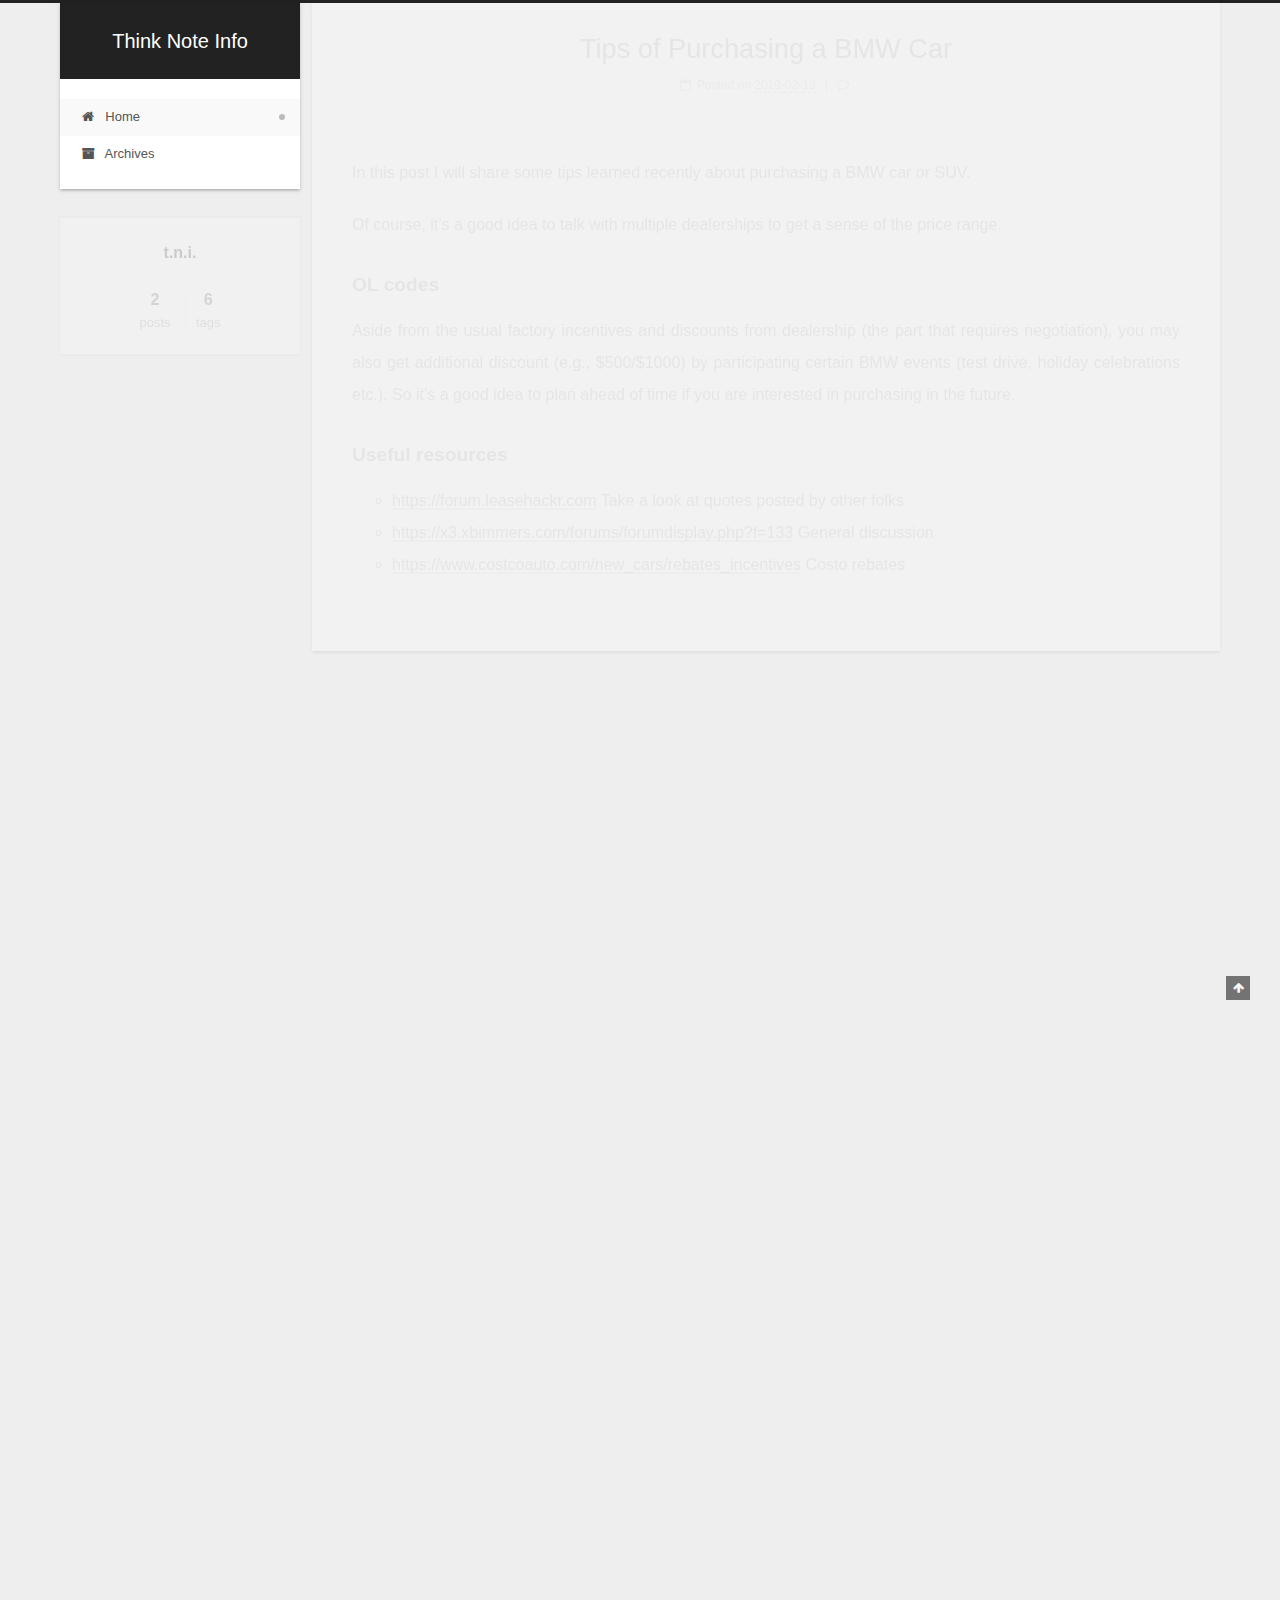
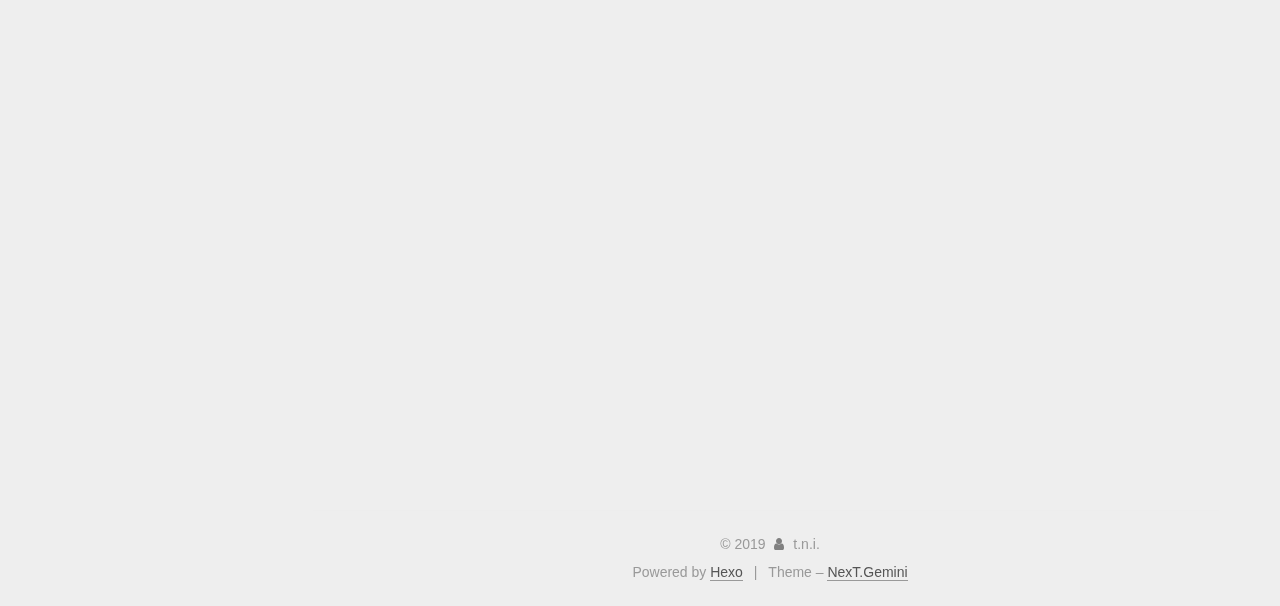
==== commit 55a5ed1b: "Site updated: 2019-02-18 18:23:02" ====
--- a/index.html
+++ b/index.html
@@ -1,178 +1,403 @@
 <!DOCTYPE html>
-<html>
+
+
+
+
+
+
+
+
+
+
+
+
+  
+
+
+<html class="theme-next gemini use-motion" lang="">
 <head><meta name="generator" content="Hexo 3.8.0">
-  <meta charset="utf-8">
-  
-  <meta name="renderer" content="webkit">
-  <meta http-equiv="X-UA-Compatible" content="IE=edge">
-  <link rel="dns-prefetch" href="http://yoursite.com">
-  <title>Hexo</title>
-  <meta name="viewport" content="width=device-width, initial-scale=1, maximum-scale=1">
+  <meta charset="UTF-8">
+<meta http-equiv="X-UA-Compatible" content="IE=edge">
+<meta name="viewport" content="width=device-width, initial-scale=1, maximum-scale=2">
+<meta name="theme-color" content="#222">
+
+
+
+
+
+
+
+
+
+
+
+
+
+
+
+
+
+
+
+
+
+
+
+
+
+
+
+
+
+
+
+
+<link href="/lib/font-awesome/css/font-awesome.min.css?v=4.6.2" rel="stylesheet" type="text/css">
+
+<link href="/css/main.css?v=6.6.0" rel="stylesheet" type="text/css">
+
+
+  <link rel="apple-touch-icon" sizes="180x180" href="/images/apple-touch-icon-next.png?v=6.6.0">
+
+
+  <link rel="icon" type="image/png" sizes="32x32" href="/images/favicon-32x32-next.png?v=6.6.0">
+
+
+  <link rel="icon" type="image/png" sizes="16x16" href="/images/favicon-16x16-next.png?v=6.6.0">
+
+
+  <link rel="mask-icon" href="/images/logo.svg?v=6.6.0" color="#222">
+
+
+
+
+
+
+
+
+
+<script id="hexo.configurations">
+  var NexT = window.NexT || {};
+  var CONFIG = {
+    root: '/',
+    scheme: 'Gemini',
+    version: '6.6.0',
+    sidebar: {"position":"left","display":"post","offset":12,"b2t":false,"scrollpercent":false,"onmobile":false},
+    fancybox: false,
+    fastclick: false,
+    lazyload: false,
+    tabs: true,
+    motion: {"enable":true,"async":false,"transition":{"post_block":"fadeIn","post_header":"slideDownIn","post_body":"slideDownIn","coll_header":"slideLeftIn","sidebar":"slideUpIn"}},
+    algolia: {
+      applicationID: '',
+      apiKey: '',
+      indexName: '',
+      hits: {"per_page":10},
+      labels: {"input_placeholder":"Search for Posts","hits_empty":"We didn't find any results for the search: ${query}","hits_stats":"${hits} results found in ${time} ms"}
+    }
+  };
+</script>
+
+
+  
+
+
+
+
   <meta property="og:type" content="website">
-<meta property="og:title" content="Hexo">
-<meta property="og:url" content="http://yoursite.com/index.html">
-<meta property="og:site_name" content="Hexo">
+<meta property="og:title" content="Think Note Info">
+<meta property="og:url" content="http://thinknoteinfo.github.io/index.html">
+<meta property="og:site_name" content="Think Note Info">
 <meta property="og:locale" content="default">
 <meta name="twitter:card" content="summary">
-<meta name="twitter:title" content="Hexo">
-  
-    <link rel="alternative" href="/atom.xml" title="Hexo" type="application/atom+xml">
-  
-  
-    <link rel="icon" href="/favicon.png">
-  
-  <link rel="stylesheet" type="text/css" href="/./main.0cf68a.css">
-  <style type="text/css">
-  
-    #container.show {
-      background: linear-gradient(200deg,#a0cfe4,#e8c37e);
+<meta name="twitter:title" content="Think Note Info">
+
+
+
+
+
+
+  <link rel="canonical" href="http://thinknoteinfo.github.io/">
+
+
+
+<script id="page.configurations">
+  CONFIG.page = {
+    sidebar: "",
+  };
+</script>
+
+  <title>Think Note Info</title>
+  
+
+
+
+
+<script async src="https://www.googletagmanager.com/gtag/js?id=UA-131151296-1"></script>
+<script>
+  window.dataLayer = window.dataLayer || [];
+  function gtag(){dataLayer.push(arguments);}
+  gtag('js', new Date());
+
+  gtag('config', 'UA-131151296-1');
+</script>
+
+
+
+
+
+
+
+
+
+  <noscript>
+  <style>
+    .use-motion .motion-element,
+    .use-motion .brand,
+    .use-motion .menu-item,
+    .sidebar-inner,
+    .use-motion .post-block,
+    .use-motion .pagination,
+    .use-motion .comments,
+    .use-motion .post-header,
+    .use-motion .post-body,
+    .use-motion .collection-title { opacity: initial; }
+
+    .use-motion .logo,
+    .use-motion .site-title,
+    .use-motion .site-subtitle {
+      opacity: initial;
+      top: initial;
     }
+
+    .use-motion .logo-line-before i { left: initial; }
+    .use-motion .logo-line-after i { right: initial; }
   </style>
-  
-
-  
+</noscript>
 
 </head>
-</html>
-<body>
-  <div id="container" q-class="show:isCtnShow">
-    <canvas id="anm-canvas" class="anm-canvas"></canvas>
-    <div class="left-col" q-class="show:isShow">
-      
-<div class="overlay" style="background: #4d4d4d"></div>
-<div class="intrude-less">
-	<header id="header" class="inner">
-		<a href="/" class="profilepic">
-			<img src="" class="js-avatar">
-		</a>
-		<hgroup>
-		  <h1 class="header-author"><a href="/">John Doe</a></h1>
-		</hgroup>
-		
-
-		<nav class="header-menu">
-			<ul>
-			
-				<li><a href="/">主页</a></li>
-	        
-				<li><a href="/tags/随笔/">随笔</a></li>
-	        
-			</ul>
-		</nav>
-		<nav class="header-smart-menu">
-    		
-    			
-    			<a q-on="click: openSlider(e, 'innerArchive')" href="javascript:void(0)">所有文章</a>
-    			
-            
-    			
-    			<a q-on="click: openSlider(e, 'friends')" href="javascript:void(0)">友链</a>
-    			
-            
-    			
-    			<a q-on="click: openSlider(e, 'aboutme')" href="javascript:void(0)">关于我</a>
-    			
-            
-		</nav>
-		<nav class="header-nav">
-			<div class="social">
-				
-					<a class="github" target="_blank" href="#" title="github"><i class="icon-github"></i></a>
-		        
-					<a class="weibo" target="_blank" href="#" title="weibo"><i class="icon-weibo"></i></a>
-		        
-					<a class="rss" target="_blank" href="#" title="rss"><i class="icon-rss"></i></a>
-		        
-					<a class="zhihu" target="_blank" href="#" title="zhihu"><i class="icon-zhihu"></i></a>
-		        
-			</div>
-		</nav>
-	</header>		
+
+<body itemscope="" itemtype="http://schema.org/WebPage" lang="default">
+
+  
+  
+    
+  
+
+  <div class="container sidebar-position-left 
+  page-home">
+    <div class="headband"></div>
+
+    <header id="header" class="header" itemscope="" itemtype="http://schema.org/WPHeader">
+      <div class="header-inner"><div class="site-brand-wrapper">
+  <div class="site-meta ">
+    
+
+    <div class="custom-logo-site-title">
+      <a href="/" class="brand" rel="start">
+        <span class="logo-line-before"><i></i></span>
+        <span class="site-title">Think Note Info</span>
+        <span class="logo-line-after"><i></i></span>
+      </a>
+    </div>
+    
+  </div>
+
+  <div class="site-nav-toggle">
+    <button aria-label="Toggle navigation bar">
+      <span class="btn-bar"></span>
+      <span class="btn-bar"></span>
+      <span class="btn-bar"></span>
+    </button>
+  </div>
 </div>
 
-    </div>
-    <div class="mid-col" q-class="show:isShow,hide:isShow|isFalse">
-      
-<nav id="mobile-nav">
-  	<div class="overlay js-overlay" style="background: #4d4d4d"></div>
-	<div class="btnctn js-mobile-btnctn">
-  		<div class="slider-trigger list" q-on="click: openSlider(e)"><i class="icon icon-sort"></i></div>
-	</div>
-	<div class="intrude-less">
-		<header id="header" class="inner">
-			<div class="profilepic">
-				<img src="" class="js-avatar">
-			</div>
-			<hgroup>
-			  <h1 class="header-author js-header-author">John Doe</h1>
-			</hgroup>
-			
-			
-			
-				
-			
-				
-			
-			
-			
-			<nav class="header-nav">
-				<div class="social">
-					
-						<a class="github" target="_blank" href="#" title="github"><i class="icon-github"></i></a>
-			        
-						<a class="weibo" target="_blank" href="#" title="weibo"><i class="icon-weibo"></i></a>
-			        
-						<a class="rss" target="_blank" href="#" title="rss"><i class="icon-rss"></i></a>
-			        
-						<a class="zhihu" target="_blank" href="#" title="zhihu"><i class="icon-zhihu"></i></a>
-			        
-				</div>
-			</nav>
-
-			<nav class="header-menu js-header-menu">
-				<ul style="width: 50%">
-				
-				
-					<li style="width: 50%"><a href="/">主页</a></li>
-		        
-					<li style="width: 50%"><a href="/tags/随笔/">随笔</a></li>
-		        
-				</ul>
-			</nav>
-		</header>				
-	</div>
-	<div class="mobile-mask" style="display:none" q-show="isShow"></div>
+
+
+<nav class="site-nav">
+  
+    <ul id="menu" class="menu">
+      
+        
+        
+        
+          
+          <li class="menu-item menu-item-home menu-item-active">
+
+    
+    
+    
+      
+    
+
+    
+
+    <a href="/" rel="section"><i class="menu-item-icon fa fa-fw fa-home"></i> <br>Home</a>
+
+  </li>
+        
+        
+        
+          
+          <li class="menu-item menu-item-archives">
+
+    
+    
+    
+      
+    
+
+    
+
+    <a href="/archives/" rel="section"><i class="menu-item-icon fa fa-fw fa-archive"></i> <br>Archives</a>
+
+  </li>
+
+      
+      
+    </ul>
+  
+
+  
+
+  
 </nav>
 
-      <div id="wrapper" class="body-wrap">
-        <div class="menu-l">
-          <div class="canvas-wrap">
-            <canvas data-colors="#eaeaea" data-sectionHeight="100" data-contentId="js-content" id="myCanvas1" class="anm-canvas"></canvas>
-          </div>
-          <div id="js-content" class="content-ll">
-            
-  
-    <article id="tips-car-suv" class="article article-type-tips  article-index" itemscope="" itemprop="blogPost">
-  <div class="article-inner">
-    
-      <header class="article-header">
-        
-  
-    <h1 itemprop="name">
-      <a class="article-title" href="/2019/02/18/car-suv/">Tips of Purchasing a BMW Car</a>
-    </h1>
-  
-
-        
-        <a href="/2019/02/18/car-suv/" class="archive-article-date">
-  	<time datetime="2019-02-19T01:44:41.000Z" itemprop="datePublished"><i class="icon-calendar icon"></i>2019-02-18</time>
-</a>
-        
+
+
+  
+
+
+
+</div>
+    </header>
+
+    
+
+
+    <main id="main" class="main">
+      <div class="main-inner">
+        <div class="content-wrap">
+          
+            
+
+          
+          <div id="content" class="content">
+            
+  <section id="posts" class="posts-expand">
+    
+      
+
+  
+
+  
+  
+  
+
+  
+
+  <article class="post post-type-normal" itemscope="" itemtype="http://schema.org/Article">
+  
+  
+  
+  <div class="post-block">
+    <link itemprop="mainEntityOfPage" href="http://thinknoteinfo.github.io/2019/02/18/car-suv/">
+
+    <span hidden itemprop="author" itemscope="" itemtype="http://schema.org/Person">
+      <meta itemprop="name" content="t.n.i.">
+      <meta itemprop="description" content="">
+      <meta itemprop="image" content="/images/avatar.gif">
+    </span>
+
+    <span hidden itemprop="publisher" itemscope="" itemtype="http://schema.org/Organization">
+      <meta itemprop="name" content="Think Note Info">
+    </span>
+
+    
+      <header class="post-header">
+
+        
+        
+          <h1 class="post-title" itemprop="name headline">
+                
+                
+                <a href="/2019/02/18/car-suv/" class="post-title-link" itemprop="http://thinknoteinfo.github.io/index.html">Tips of Purchasing a BMW Car</a>
+              
+            
+          </h1>
+        
+
+        <div class="post-meta">
+          <span class="post-time">
+
+            
+            
+            
+
+            
+              <span class="post-meta-item-icon">
+                <i class="fa fa-calendar-o"></i>
+              </span>
+              
+                <span class="post-meta-item-text">Posted on</span>
+              
+
+              
+                
+              
+
+              <time title="Created: 2019-02-18 17:44:41 / Modified: 17:56:10" itemprop="dateCreated datePublished" datetime="2019-02-18T17:44:41-08:00">2019-02-18</time>
+            
+
+            
+              
+
+              
+            
+          </span>
+
+          
+
+          
+            
+              <span class="post-comments-count">
+                <span class="post-meta-divider">|</span>
+                <span class="post-meta-item-icon">
+                  <i class="fa fa-comment-o"></i>
+                </span>
+                <a href="/2019/02/18/car-suv/#comments" itemprop="discussionUrl">
+                
+                  <span class="post-comments-count disqus-comment-count" data-disqus-identifier="2019/02/18/car-suv/" itemprop="commentCount"></span>
+                </a>
+              </span>
+            
+          
+
+          
+          
+
+          
+
+          
+
+          
+
+        </div>
       </header>
     
-    <div class="article-entry" itemprop="articleBody">
-      
-        <p>In this post I will share some tips learned recently about purchasing a BMW car or SUV.</p>
+
+    
+    
+    
+    <div class="post-body" itemprop="articleBody">
+
+      
+      
+
+      
+        
+          
+            <p>In this post I will share some tips learned recently about purchasing a BMW car or SUV.</p>
 <p>Of course, it’s a good idea to talk with multiple dealerships to get a sense of the price range.</p>
 <h4 id="OL-codes"><a href="#OL-codes" class="headerlink" title="OL codes"></a>OL codes</h4><p>Aside from the usual factory incentives and discounts from dealership (the part that requires negotiation), you may also get additional discount (e.g., $500/$1000) by participating certain BMW events (test drive, holiday celebrations etc.). So it’s a good idea to plan ahead of time if you are interested in purchasing in the future.</p>
 <h4 id="Useful-resources"><a href="#Useful-resources" class="headerlink" title="Useful resources"></a>Useful resources</h4><ul>
@@ -181,91 +406,158 @@
 <li><a href="https://www.costcoauto.com/new_cars/rebates_incentives" target="_blank" rel="noopener">https://www.costcoauto.com/new_cars/rebates_incentives</a> Costo rebates</li>
 </ul>
 
-      
-
+          
+        
       
     </div>
-    <div class="article-info article-info-index">
-      
-      
-	<div class="article-tag tagcloud">
-		<i class="icon-price-tags icon"></i>
-		<ul class="article-tag-list">
-			 
-        		<li class="article-tag-list-item">
-        			<a href="javascript:void(0)" class="js-tag article-tag-list-link color4">BMW</a>
-        		</li>
-      		 
-        		<li class="article-tag-list-item">
-        			<a href="javascript:void(0)" class="js-tag article-tag-list-link color4">car</a>
-        		</li>
-      		 
-        		<li class="article-tag-list-item">
-        			<a href="javascript:void(0)" class="js-tag article-tag-list-link color4">suv</a>
-        		</li>
-      		 
-        		<li class="article-tag-list-item">
-        			<a href="javascript:void(0)" class="js-tag article-tag-list-link color5">tips</a>
-        		</li>
-      		
-		</ul>
-	</div>
-
-      
-
-      
-        <p class="article-more-link">
-          <a class="article-more-a" href="/2019/02/18/car-suv/">展开全文 >></a>
-        </p>
-      
-
-      
-      <div class="clearfix"></div>
-    </div>
+
+    
+
+    
+    
+    
+
+    
+
+    
+      
+    
+    
+
+    
+
+    <footer class="post-footer">
+      
+
+      
+
+      
+
+      
+      
+        <div class="post-eof"></div>
+      
+    </footer>
   </div>
-</article>
-
-<aside class="wrap-side-operation">
-    <div class="mod-side-operation">
-        
-        <div class="jump-container" id="js-jump-container" style="display:none;">
-            <a href="javascript:void(0)" class="mod-side-operation__jump-to-top">
-                <i class="icon-font icon-back"></i>
-            </a>
-            <div id="js-jump-plan-container" class="jump-plan-container" style="top: -11px;">
-                <i class="icon-font icon-plane jump-plane"></i>
-            </div>
+  
+  
+  
+  </article>
+
+
+    
+      
+
+  
+
+  
+  
+  
+
+  
+
+  <article class="post post-type-normal" itemscope="" itemtype="http://schema.org/Article">
+  
+  
+  
+  <div class="post-block">
+    <link itemprop="mainEntityOfPage" href="http://thinknoteinfo.github.io/2018/12/19/snowboarding_beginner/">
+
+    <span hidden itemprop="author" itemscope="" itemtype="http://schema.org/Person">
+      <meta itemprop="name" content="t.n.i.">
+      <meta itemprop="description" content="">
+      <meta itemprop="image" content="/images/avatar.gif">
+    </span>
+
+    <span hidden itemprop="publisher" itemscope="" itemtype="http://schema.org/Organization">
+      <meta itemprop="name" content="Think Note Info">
+    </span>
+
+    
+      <header class="post-header">
+
+        
+        
+          <h1 class="post-title" itemprop="name headline">
+                
+                
+                <a href="/2018/12/19/snowboarding_beginner/" class="post-title-link" itemprop="http://thinknoteinfo.github.io/index.html">Snowboarding Beginner Videos</a>
+              
+            
+          </h1>
+        
+
+        <div class="post-meta">
+          <span class="post-time">
+
+            
+            
+            
+
+            
+              <span class="post-meta-item-icon">
+                <i class="fa fa-calendar-o"></i>
+              </span>
+              
+                <span class="post-meta-item-text">Posted on</span>
+              
+
+              
+                
+              
+
+              <time title="Created: 2018-12-19 16:21:12 / Modified: 18:34:25" itemprop="dateCreated datePublished" datetime="2018-12-19T16:21:12-08:00">2018-12-19</time>
+            
+
+            
+              
+
+              
+            
+          </span>
+
+          
+
+          
+            
+              <span class="post-comments-count">
+                <span class="post-meta-divider">|</span>
+                <span class="post-meta-item-icon">
+                  <i class="fa fa-comment-o"></i>
+                </span>
+                <a href="/2018/12/19/snowboarding_beginner/#comments" itemprop="discussionUrl">
+                
+                  <span class="post-comments-count disqus-comment-count" data-disqus-identifier="2018/12/19/snowboarding_beginner/" itemprop="commentCount"></span>
+                </a>
+              </span>
+            
+          
+
+          
+          
+
+          
+
+          
+
+          
+
         </div>
-        
-        
-    </div>
-</aside>
-
-
-
-
-  
-    <article id="post-snowboarding_beginner" class="article article-type-post  article-index" itemscope="" itemprop="blogPost">
-  <div class="article-inner">
-    
-      <header class="article-header">
-        
-  
-    <h1 itemprop="name">
-      <a class="article-title" href="/2018/12/19/snowboarding_beginner/">Snowboarding Beginner Videos</a>
-    </h1>
-  
-
-        
-        <a href="/2018/12/19/snowboarding_beginner/" class="archive-article-date">
-  	<time datetime="2018-12-20T00:21:12.000Z" itemprop="datePublished"><i class="icon-calendar icon"></i>2018-12-19</time>
-</a>
-        
       </header>
     
-    <div class="article-entry" itemprop="articleBody">
-      
-        <h1 id="Beginner-lessons"><a href="#Beginner-lessons" class="headerlink" title="Beginner lessons"></a>Beginner lessons</h1><ul>
+
+    
+    
+    
+    <div class="post-body" itemprop="articleBody">
+
+      
+      
+
+      
+        
+          
+            <h1 id="Beginner-lessons"><a href="#Beginner-lessons" class="headerlink" title="Beginner lessons"></a>Beginner lessons</h1><ul>
 <li>10 Beginner Snowboard Skills – First Day Riding</li>
 </ul>
 <iframe width="685" height="386" src="https://www.youtube.com/embed/S0kX1JeecSQ" frameborder="0" allowfullscreen></iframe>
@@ -291,332 +583,334 @@
 
 <p>–</p>
 
-      
-
+          
+        
       
     </div>
-    <div class="article-info article-info-index">
-      
-      
-	<div class="article-tag tagcloud">
-		<i class="icon-price-tags icon"></i>
-		<ul class="article-tag-list">
-			 
-        		<li class="article-tag-list-item">
-        			<a href="javascript:void(0)" class="js-tag article-tag-list-link color3">snowboarding</a>
-        		</li>
-      		 
-        		<li class="article-tag-list-item">
-        			<a href="javascript:void(0)" class="js-tag article-tag-list-link color2">videos</a>
-        		</li>
-      		
-		</ul>
-	</div>
-
-      
-
-      
-        <p class="article-more-link">
-          <a class="article-more-a" href="/2018/12/19/snowboarding_beginner/">展开全文 >></a>
-        </p>
-      
-
-      
-      <div class="clearfix"></div>
+
+    
+
+    
+    
+    
+
+    
+
+    
+      
+    
+    
+
+    
+
+    <footer class="post-footer">
+      
+
+      
+
+      
+
+      
+      
+        <div class="post-eof"></div>
+      
+    </footer>
+  </div>
+  
+  
+  
+  </article>
+
+
+    
+  </section>
+
+  
+
+
+          </div>
+          
+
+        </div>
+        
+          
+  
+  <div class="sidebar-toggle">
+    <div class="sidebar-toggle-line-wrap">
+      <span class="sidebar-toggle-line sidebar-toggle-line-first"></span>
+      <span class="sidebar-toggle-line sidebar-toggle-line-middle"></span>
+      <span class="sidebar-toggle-line sidebar-toggle-line-last"></span>
     </div>
   </div>
-</article>
-
-<aside class="wrap-side-operation">
-    <div class="mod-side-operation">
-        
-        <div class="jump-container" id="js-jump-container" style="display:none;">
-            <a href="javascript:void(0)" class="mod-side-operation__jump-to-top">
-                <i class="icon-font icon-back"></i>
-            </a>
-            <div id="js-jump-plan-container" class="jump-plan-container" style="top: -11px;">
-                <i class="icon-font icon-plane jump-plane"></i>
-            </div>
-        </div>
-        
-        
-    </div>
-</aside>
-
-
-
-
-  
-  
-
-
+
+  <aside id="sidebar" class="sidebar">
+    
+    <div class="sidebar-inner">
+
+      
+
+      
+
+      <div class="site-overview-wrap sidebar-panel sidebar-panel-active">
+        <div class="site-overview">
+          <div class="site-author motion-element" itemprop="author" itemscope="" itemtype="http://schema.org/Person">
+            
+              <p class="site-author-name" itemprop="name">t.n.i.</p>
+              <p class="site-description motion-element" itemprop="description"></p>
           </div>
+
+          
+            <nav class="site-state motion-element">
+              
+                <div class="site-state-item site-state-posts">
+                
+                  <a href="/archives/">
+                
+                    <span class="site-state-item-count">2</span>
+                    <span class="site-state-item-name">posts</span>
+                  </a>
+                </div>
+              
+
+              
+
+              
+                
+                
+                <div class="site-state-item site-state-tags">
+                  
+                    
+                    
+                      
+                    
+                      
+                    
+                      
+                    
+                      
+                    
+                      
+                    
+                      
+                    
+                    <span class="site-state-item-count">6</span>
+                    <span class="site-state-item-name">tags</span>
+                  
+                </div>
+              
+            </nav>
+          
+
+          
+
+          
+
+          
+
+          
+          
+
+          
+            
+          
+          
+
         </div>
       </div>
-      <footer id="footer">
-  <div class="outer">
-    <div id="footer-info">
-    	<div class="footer-left">
-    		&copy; 2019 John Doe
-    	</div>
-      	<div class="footer-right">
-      		<a href="http://hexo.io/" target="_blank">Hexo</a>  Theme <a href="https://github.com/litten/hexo-theme-yilia" target="_blank">Yilia</a> by Litten
-      	</div>
+
+      
+
+      
+
     </div>
+  </aside>
+
+
+        
+      </div>
+    </main>
+
+    <footer id="footer" class="footer">
+      <div class="footer-inner">
+        <div class="copyright">&copy; <span itemprop="copyrightYear">2019</span>
+  <span class="with-love" id="animate">
+    <i class="fa fa-user"></i>
+  </span>
+  <span class="author" itemprop="copyrightHolder">t.n.i.</span>
+
+  
+
+  
+</div>
+
+
+  <div class="powered-by">Powered by <a href="https://hexo.io" class="theme-link" rel="noopener" target="_blank">Hexo</a></div>
+
+
+
+  <span class="post-meta-divider">|</span>
+
+
+
+  <div class="theme-info">Theme – <a href="https://theme-next.org" class="theme-link" rel="noopener" target="_blank">NexT.Gemini</a></div>
+
+
+
+
+        
+
+
+
+
+
+
+
+
+        
+      </div>
+    </footer>
+
+    
+      <div class="back-to-top">
+        <i class="fa fa-arrow-up"></i>
+        
+      </div>
+    
+
+    
+
+    
+
+    
   </div>
-</footer>
-    </div>
-    <script>
-	var yiliaConfig = {
-		mathjax: false,
-		isHome: true,
-		isPost: false,
-		isArchive: false,
-		isTag: false,
-		isCategory: false,
-		open_in_new: false,
-		toc_hide_index: true,
-		root: "/",
-		innerArchive: true,
-		showTags: false
-	}
+
+  
+
+<script>
+  if (Object.prototype.toString.call(window.Promise) !== '[object Function]') {
+    window.Promise = null;
+  }
 </script>
 
-<script>!function(t){function n(e){if(r[e])return r[e].exports;var i=r[e]={exports:{},id:e,loaded:!1};return t[e].call(i.exports,i,i.exports,n),i.loaded=!0,i.exports}var r={};n.m=t,n.c=r,n.p="./",n(0)}([function(t,n,r){r(195),t.exports=r(191)},function(t,n,r){var e=r(3),i=r(52),o=r(27),u=r(28),c=r(53),f="prototype",a=function(t,n,r){var s,l,h,v,p=t&a.F,d=t&a.G,y=t&a.S,g=t&a.P,b=t&a.B,m=d?e:y?e[n]||(e[n]={}):(e[n]||{})[f],x=d?i:i[n]||(i[n]={}),w=x[f]||(x[f]={});d&&(r=n);for(s in r)l=!p&&m&&void 0!==m[s],h=(l?m:r)[s],v=b&&l?c(h,e):g&&"function"==typeof h?c(Function.call,h):h,m&&u(m,s,h,t&a.U),x[s]!=h&&o(x,s,v),g&&w[s]!=h&&(w[s]=h)};e.core=i,a.F=1,a.G=2,a.S=4,a.P=8,a.B=16,a.W=32,a.U=64,a.R=128,t.exports=a},function(t,n,r){var e=r(6);t.exports=function(t){if(!e(t))throw TypeError(t+" is not an object!");return t}},function(t,n){var r=t.exports="undefined"!=typeof window&&window.Math==Math?window:"undefined"!=typeof self&&self.Math==Math?self:Function("return this")();"number"==typeof __g&&(__g=r)},function(t,n){t.exports=function(t){try{return!!t()}catch(t){return!0}}},function(t,n){var r=t.exports="undefined"!=typeof window&&window.Math==Math?window:"undefined"!=typeof self&&self.Math==Math?self:Function("return this")();"number"==typeof __g&&(__g=r)},function(t,n){t.exports=function(t){return"object"==typeof t?null!==t:"function"==typeof t}},function(t,n,r){var e=r(126)("wks"),i=r(76),o=r(3).Symbol,u="function"==typeof o;(t.exports=function(t){return e[t]||(e[t]=u&&o[t]||(u?o:i)("Symbol."+t))}).store=e},function(t,n){var r={}.hasOwnProperty;t.exports=function(t,n){return r.call(t,n)}},function(t,n,r){var e=r(94),i=r(33);t.exports=function(t){return e(i(t))}},function(t,n,r){t.exports=!r(4)(function(){return 7!=Object.defineProperty({},"a",{get:function(){return 7}}).a})},function(t,n,r){var e=r(2),i=r(167),o=r(50),u=Object.defineProperty;n.f=r(10)?Object.defineProperty:function(t,n,r){if(e(t),n=o(n,!0),e(r),i)try{return u(t,n,r)}catch(t){}if("get"in r||"set"in r)throw TypeError("Accessors not supported!");return"value"in r&&(t[n]=r.value),t}},function(t,n,r){t.exports=!r(18)(function(){return 7!=Object.defineProperty({},"a",{get:function(){return 7}}).a})},function(t,n,r){var e=r(14),i=r(22);t.exports=r(12)?function(t,n,r){return e.f(t,n,i(1,r))}:function(t,n,r){return t[n]=r,t}},function(t,n,r){var e=r(20),i=r(58),o=r(42),u=Object.defineProperty;n.f=r(12)?Object.defineProperty:function(t,n,r){if(e(t),n=o(n,!0),e(r),i)try{return u(t,n,r)}catch(t){}if("get"in r||"set"in r)throw TypeError("Accessors not supported!");return"value"in r&&(t[n]=r.value),t}},function(t,n,r){var e=r(40)("wks"),i=r(23),o=r(5).Symbol,u="function"==typeof o;(t.exports=function(t){return e[t]||(e[t]=u&&o[t]||(u?o:i)("Symbol."+t))}).store=e},function(t,n,r){var e=r(67),i=Math.min;t.exports=function(t){return t>0?i(e(t),9007199254740991):0}},function(t,n,r){var e=r(46);t.exports=function(t){return Object(e(t))}},function(t,n){t.exports=function(t){try{return!!t()}catch(t){return!0}}},function(t,n,r){var e=r(63),i=r(34);t.exports=Object.keys||function(t){return e(t,i)}},function(t,n,r){var e=r(21);t.exports=function(t){if(!e(t))throw TypeError(t+" is not an object!");return t}},function(t,n){t.exports=function(t){return"object"==typeof t?null!==t:"function"==typeof t}},function(t,n){t.exports=function(t,n){return{enumerable:!(1&t),configurable:!(2&t),writable:!(4&t),value:n}}},function(t,n){var r=0,e=Math.random();t.exports=function(t){return"Symbol(".concat(void 0===t?"":t,")_",(++r+e).toString(36))}},function(t,n){var r={}.hasOwnProperty;t.exports=function(t,n){return r.call(t,n)}},function(t,n){var r=t.exports={version:"2.4.0"};"number"==typeof __e&&(__e=r)},function(t,n){t.exports=function(t){if("function"!=typeof t)throw TypeError(t+" is not a function!");return t}},function(t,n,r){var e=r(11),i=r(66);t.exports=r(10)?function(t,n,r){return e.f(t,n,i(1,r))}:function(t,n,r){return t[n]=r,t}},function(t,n,r){var e=r(3),i=r(27),o=r(24),u=r(76)("src"),c="toString",f=Function[c],a=(""+f).split(c);r(52).inspectSource=function(t){return f.call(t)},(t.exports=function(t,n,r,c){var f="function"==typeof r;f&&(o(r,"name")||i(r,"name",n)),t[n]!==r&&(f&&(o(r,u)||i(r,u,t[n]?""+t[n]:a.join(String(n)))),t===e?t[n]=r:c?t[n]?t[n]=r:i(t,n,r):(delete t[n],i(t,n,r)))})(Function.prototype,c,function(){return"function"==typeof this&&this[u]||f.call(this)})},function(t,n,r){var e=r(1),i=r(4),o=r(46),u=function(t,n,r,e){var i=String(o(t)),u="<"+n;return""!==r&&(u+=" "+r+'="'+String(e).replace(/"/g,"&quot;")+'"'),u+">"+i+"</"+n+">"};t.exports=function(t,n){var r={};r[t]=n(u),e(e.P+e.F*i(function(){var n=""[t]('"');return n!==n.toLowerCase()||n.split('"').length>3}),"String",r)}},function(t,n,r){var e=r(115),i=r(46);t.exports=function(t){return e(i(t))}},function(t,n,r){var e=r(116),i=r(66),o=r(30),u=r(50),c=r(24),f=r(167),a=Object.getOwnPropertyDescriptor;n.f=r(10)?a:function(t,n){if(t=o(t),n=u(n,!0),f)try{return a(t,n)}catch(t){}if(c(t,n))return i(!e.f.call(t,n),t[n])}},function(t,n,r){var e=r(24),i=r(17),o=r(145)("IE_PROTO"),u=Object.prototype;t.exports=Object.getPrototypeOf||function(t){return t=i(t),e(t,o)?t[o]:"function"==typeof t.constructor&&t instanceof t.constructor?t.constructor.prototype:t instanceof Object?u:null}},function(t,n){t.exports=function(t){if(void 0==t)throw TypeError("Can't call method on  "+t);return t}},function(t,n){t.exports="constructor,hasOwnProperty,isPrototypeOf,propertyIsEnumerable,toLocaleString,toString,valueOf".split(",")},function(t,n){t.exports={}},function(t,n){t.exports=!0},function(t,n){n.f={}.propertyIsEnumerable},function(t,n,r){var e=r(14).f,i=r(8),o=r(15)("toStringTag");t.exports=function(t,n,r){t&&!i(t=r?t:t.prototype,o)&&e(t,o,{configurable:!0,value:n})}},function(t,n,r){var e=r(40)("keys"),i=r(23);t.exports=function(t){return e[t]||(e[t]=i(t))}},function(t,n,r){var e=r(5),i="__core-js_shared__",o=e[i]||(e[i]={});t.exports=function(t){return o[t]||(o[t]={})}},function(t,n){var r=Math.ceil,e=Math.floor;t.exports=function(t){return isNaN(t=+t)?0:(t>0?e:r)(t)}},function(t,n,r){var e=r(21);t.exports=function(t,n){if(!e(t))return t;var r,i;if(n&&"function"==typeof(r=t.toString)&&!e(i=r.call(t)))return i;if("function"==typeof(r=t.valueOf)&&!e(i=r.call(t)))return i;if(!n&&"function"==typeof(r=t.toString)&&!e(i=r.call(t)))return i;throw TypeError("Can't convert object to primitive value")}},function(t,n,r){var e=r(5),i=r(25),o=r(36),u=r(44),c=r(14).f;t.exports=function(t){var n=i.Symbol||(i.Symbol=o?{}:e.Symbol||{});"_"==t.charAt(0)||t in n||c(n,t,{value:u.f(t)})}},function(t,n,r){n.f=r(15)},function(t,n){var r={}.toString;t.exports=function(t){return r.call(t).slice(8,-1)}},function(t,n){t.exports=function(t){if(void 0==t)throw TypeError("Can't call method on  "+t);return t}},function(t,n,r){var e=r(4);t.exports=function(t,n){return!!t&&e(function(){n?t.call(null,function(){},1):t.call(null)})}},function(t,n,r){var e=r(53),i=r(115),o=r(17),u=r(16),c=r(203);t.exports=function(t,n){var r=1==t,f=2==t,a=3==t,s=4==t,l=6==t,h=5==t||l,v=n||c;return function(n,c,p){for(var d,y,g=o(n),b=i(g),m=e(c,p,3),x=u(b.length),w=0,S=r?v(n,x):f?v(n,0):void 0;x>w;w++)if((h||w in b)&&(d=b[w],y=m(d,w,g),t))if(r)S[w]=y;else if(y)switch(t){case 3:return!0;case 5:return d;case 6:return w;case 2:S.push(d)}else if(s)return!1;return l?-1:a||s?s:S}}},function(t,n,r){var e=r(1),i=r(52),o=r(4);t.exports=function(t,n){var r=(i.Object||{})[t]||Object[t],u={};u[t]=n(r),e(e.S+e.F*o(function(){r(1)}),"Object",u)}},function(t,n,r){var e=r(6);t.exports=function(t,n){if(!e(t))return t;var r,i;if(n&&"function"==typeof(r=t.toString)&&!e(i=r.call(t)))return i;if("function"==typeof(r=t.valueOf)&&!e(i=r.call(t)))return i;if(!n&&"function"==typeof(r=t.toString)&&!e(i=r.call(t)))return i;throw TypeError("Can't convert object to primitive value")}},function(t,n,r){var e=r(5),i=r(25),o=r(91),u=r(13),c="prototype",f=function(t,n,r){var a,s,l,h=t&f.F,v=t&f.G,p=t&f.S,d=t&f.P,y=t&f.B,g=t&f.W,b=v?i:i[n]||(i[n]={}),m=b[c],x=v?e:p?e[n]:(e[n]||{})[c];v&&(r=n);for(a in r)(s=!h&&x&&void 0!==x[a])&&a in b||(l=s?x[a]:r[a],b[a]=v&&"function"!=typeof x[a]?r[a]:y&&s?o(l,e):g&&x[a]==l?function(t){var n=function(n,r,e){if(this instanceof t){switch(arguments.length){case 0:return new t;case 1:return new t(n);case 2:return new t(n,r)}return new t(n,r,e)}return t.apply(this,arguments)};return n[c]=t[c],n}(l):d&&"function"==typeof l?o(Function.call,l):l,d&&((b.virtual||(b.virtual={}))[a]=l,t&f.R&&m&&!m[a]&&u(m,a,l)))};f.F=1,f.G=2,f.S=4,f.P=8,f.B=16,f.W=32,f.U=64,f.R=128,t.exports=f},function(t,n){var r=t.exports={version:"2.4.0"};"number"==typeof __e&&(__e=r)},function(t,n,r){var e=r(26);t.exports=function(t,n,r){if(e(t),void 0===n)return t;switch(r){case 1:return function(r){return t.call(n,r)};case 2:return function(r,e){return t.call(n,r,e)};case 3:return function(r,e,i){return t.call(n,r,e,i)}}return function(){return t.apply(n,arguments)}}},function(t,n,r){var e=r(183),i=r(1),o=r(126)("metadata"),u=o.store||(o.store=new(r(186))),c=function(t,n,r){var i=u.get(t);if(!i){if(!r)return;u.set(t,i=new e)}var o=i.get(n);if(!o){if(!r)return;i.set(n,o=new e)}return o},f=function(t,n,r){var e=c(n,r,!1);return void 0!==e&&e.has(t)},a=function(t,n,r){var e=c(n,r,!1);return void 0===e?void 0:e.get(t)},s=function(t,n,r,e){c(r,e,!0).set(t,n)},l=function(t,n){var r=c(t,n,!1),e=[];return r&&r.forEach(function(t,n){e.push(n)}),e},h=function(t){return void 0===t||"symbol"==typeof t?t:String(t)},v=function(t){i(i.S,"Reflect",t)};t.exports={store:u,map:c,has:f,get:a,set:s,keys:l,key:h,exp:v}},function(t,n,r){"use strict";if(r(10)){var e=r(69),i=r(3),o=r(4),u=r(1),c=r(127),f=r(152),a=r(53),s=r(68),l=r(66),h=r(27),v=r(73),p=r(67),d=r(16),y=r(75),g=r(50),b=r(24),m=r(180),x=r(114),w=r(6),S=r(17),_=r(137),O=r(70),E=r(32),P=r(71).f,j=r(154),F=r(76),M=r(7),A=r(48),N=r(117),T=r(146),I=r(155),k=r(80),L=r(123),R=r(74),C=r(130),D=r(160),U=r(11),W=r(31),G=U.f,B=W.f,V=i.RangeError,z=i.TypeError,q=i.Uint8Array,K="ArrayBuffer",J="Shared"+K,Y="BYTES_PER_ELEMENT",H="prototype",$=Array[H],X=f.ArrayBuffer,Q=f.DataView,Z=A(0),tt=A(2),nt=A(3),rt=A(4),et=A(5),it=A(6),ot=N(!0),ut=N(!1),ct=I.values,ft=I.keys,at=I.entries,st=$.lastIndexOf,lt=$.reduce,ht=$.reduceRight,vt=$.join,pt=$.sort,dt=$.slice,yt=$.toString,gt=$.toLocaleString,bt=M("iterator"),mt=M("toStringTag"),xt=F("typed_constructor"),wt=F("def_constructor"),St=c.CONSTR,_t=c.TYPED,Ot=c.VIEW,Et="Wrong length!",Pt=A(1,function(t,n){return Tt(T(t,t[wt]),n)}),jt=o(function(){return 1===new q(new Uint16Array([1]).buffer)[0]}),Ft=!!q&&!!q[H].set&&o(function(){new q(1).set({})}),Mt=function(t,n){if(void 0===t)throw z(Et);var r=+t,e=d(t);if(n&&!m(r,e))throw V(Et);return e},At=function(t,n){var r=p(t);if(r<0||r%n)throw V("Wrong offset!");return r},Nt=function(t){if(w(t)&&_t in t)return t;throw z(t+" is not a typed array!")},Tt=function(t,n){if(!(w(t)&&xt in t))throw z("It is not a typed array constructor!");return new t(n)},It=function(t,n){return kt(T(t,t[wt]),n)},kt=function(t,n){for(var r=0,e=n.length,i=Tt(t,e);e>r;)i[r]=n[r++];return i},Lt=function(t,n,r){G(t,n,{get:function(){return this._d[r]}})},Rt=function(t){var n,r,e,i,o,u,c=S(t),f=arguments.length,s=f>1?arguments[1]:void 0,l=void 0!==s,h=j(c);if(void 0!=h&&!_(h)){for(u=h.call(c),e=[],n=0;!(o=u.next()).done;n++)e.push(o.value);c=e}for(l&&f>2&&(s=a(s,arguments[2],2)),n=0,r=d(c.length),i=Tt(this,r);r>n;n++)i[n]=l?s(c[n],n):c[n];return i},Ct=function(){for(var t=0,n=arguments.length,r=Tt(this,n);n>t;)r[t]=arguments[t++];return r},Dt=!!q&&o(function(){gt.call(new q(1))}),Ut=function(){return gt.apply(Dt?dt.call(Nt(this)):Nt(this),arguments)},Wt={copyWithin:function(t,n){return D.call(Nt(this),t,n,arguments.length>2?arguments[2]:void 0)},every:function(t){return rt(Nt(this),t,arguments.length>1?arguments[1]:void 0)},fill:function(t){return C.apply(Nt(this),arguments)},filter:function(t){return It(this,tt(Nt(this),t,arguments.length>1?arguments[1]:void 0))},find:function(t){return et(Nt(this),t,arguments.length>1?arguments[1]:void 0)},findIndex:function(t){return it(Nt(this),t,arguments.length>1?arguments[1]:void 0)},forEach:function(t){Z(Nt(this),t,arguments.length>1?arguments[1]:void 0)},indexOf:function(t){return ut(Nt(this),t,arguments.length>1?arguments[1]:void 0)},includes:function(t){return ot(Nt(this),t,arguments.length>1?arguments[1]:void 0)},join:function(t){return vt.apply(Nt(this),arguments)},lastIndexOf:function(t){return st.apply(Nt(this),arguments)},map:function(t){return Pt(Nt(this),t,arguments.length>1?arguments[1]:void 0)},reduce:function(t){return lt.apply(Nt(this),arguments)},reduceRight:function(t){return ht.apply(Nt(this),arguments)},reverse:function(){for(var t,n=this,r=Nt(n).length,e=Math.floor(r/2),i=0;i<e;)t=n[i],n[i++]=n[--r],n[r]=t;return n},some:function(t){return nt(Nt(this),t,arguments.length>1?arguments[1]:void 0)},sort:function(t){return pt.call(Nt(this),t)},subarray:function(t,n){var r=Nt(this),e=r.length,i=y(t,e);return new(T(r,r[wt]))(r.buffer,r.byteOffset+i*r.BYTES_PER_ELEMENT,d((void 0===n?e:y(n,e))-i))}},Gt=function(t,n){return It(this,dt.call(Nt(this),t,n))},Bt=function(t){Nt(this);var n=At(arguments[1],1),r=this.length,e=S(t),i=d(e.length),o=0;if(i+n>r)throw V(Et);for(;o<i;)this[n+o]=e[o++]},Vt={entries:function(){return at.call(Nt(this))},keys:function(){return ft.call(Nt(this))},values:function(){return ct.call(Nt(this))}},zt=function(t,n){return w(t)&&t[_t]&&"symbol"!=typeof n&&n in t&&String(+n)==String(n)},qt=function(t,n){return zt(t,n=g(n,!0))?l(2,t[n]):B(t,n)},Kt=function(t,n,r){return!(zt(t,n=g(n,!0))&&w(r)&&b(r,"value"))||b(r,"get")||b(r,"set")||r.configurable||b(r,"writable")&&!r.writable||b(r,"enumerable")&&!r.enumerable?G(t,n,r):(t[n]=r.value,t)};St||(W.f=qt,U.f=Kt),u(u.S+u.F*!St,"Object",{getOwnPropertyDescriptor:qt,defineProperty:Kt}),o(function(){yt.call({})})&&(yt=gt=function(){return vt.call(this)});var Jt=v({},Wt);v(Jt,Vt),h(Jt,bt,Vt.values),v(Jt,{slice:Gt,set:Bt,constructor:function(){},toString:yt,toLocaleString:Ut}),Lt(Jt,"buffer","b"),Lt(Jt,"byteOffset","o"),Lt(Jt,"byteLength","l"),Lt(Jt,"length","e"),G(Jt,mt,{get:function(){return this[_t]}}),t.exports=function(t,n,r,f){f=!!f;var a=t+(f?"Clamped":"")+"Array",l="Uint8Array"!=a,v="get"+t,p="set"+t,y=i[a],g=y||{},b=y&&E(y),m=!y||!c.ABV,S={},_=y&&y[H],j=function(t,r){var e=t._d;return e.v[v](r*n+e.o,jt)},F=function(t,r,e){var i=t._d;f&&(e=(e=Math.round(e))<0?0:e>255?255:255&e),i.v[p](r*n+i.o,e,jt)},M=function(t,n){G(t,n,{get:function(){return j(this,n)},set:function(t){return F(this,n,t)},enumerable:!0})};m?(y=r(function(t,r,e,i){s(t,y,a,"_d");var o,u,c,f,l=0,v=0;if(w(r)){if(!(r instanceof X||(f=x(r))==K||f==J))return _t in r?kt(y,r):Rt.call(y,r);o=r,v=At(e,n);var p=r.byteLength;if(void 0===i){if(p%n)throw V(Et);if((u=p-v)<0)throw V(Et)}else if((u=d(i)*n)+v>p)throw V(Et);c=u/n}else c=Mt(r,!0),u=c*n,o=new X(u);for(h(t,"_d",{b:o,o:v,l:u,e:c,v:new Q(o)});l<c;)M(t,l++)}),_=y[H]=O(Jt),h(_,"constructor",y)):L(function(t){new y(null),new y(t)},!0)||(y=r(function(t,r,e,i){s(t,y,a);var o;return w(r)?r instanceof X||(o=x(r))==K||o==J?void 0!==i?new g(r,At(e,n),i):void 0!==e?new g(r,At(e,n)):new g(r):_t in r?kt(y,r):Rt.call(y,r):new g(Mt(r,l))}),Z(b!==Function.prototype?P(g).concat(P(b)):P(g),function(t){t in y||h(y,t,g[t])}),y[H]=_,e||(_.constructor=y));var A=_[bt],N=!!A&&("values"==A.name||void 0==A.name),T=Vt.values;h(y,xt,!0),h(_,_t,a),h(_,Ot,!0),h(_,wt,y),(f?new y(1)[mt]==a:mt in _)||G(_,mt,{get:function(){return a}}),S[a]=y,u(u.G+u.W+u.F*(y!=g),S),u(u.S,a,{BYTES_PER_ELEMENT:n,from:Rt,of:Ct}),Y in _||h(_,Y,n),u(u.P,a,Wt),R(a),u(u.P+u.F*Ft,a,{set:Bt}),u(u.P+u.F*!N,a,Vt),u(u.P+u.F*(_.toString!=yt),a,{toString:yt}),u(u.P+u.F*o(function(){new y(1).slice()}),a,{slice:Gt}),u(u.P+u.F*(o(function(){return[1,2].toLocaleString()!=new y([1,2]).toLocaleString()})||!o(function(){_.toLocaleString.call([1,2])})),a,{toLocaleString:Ut}),k[a]=N?A:T,e||N||h(_,bt,T)}}else t.exports=function(){}},function(t,n){var r={}.toString;t.exports=function(t){return r.call(t).slice(8,-1)}},function(t,n,r){var e=r(21),i=r(5).document,o=e(i)&&e(i.createElement);t.exports=function(t){return o?i.createElement(t):{}}},function(t,n,r){t.exports=!r(12)&&!r(18)(function(){return 7!=Object.defineProperty(r(57)("div"),"a",{get:function(){return 7}}).a})},function(t,n,r){"use strict";var e=r(36),i=r(51),o=r(64),u=r(13),c=r(8),f=r(35),a=r(96),s=r(38),l=r(103),h=r(15)("iterator"),v=!([].keys&&"next"in[].keys()),p="keys",d="values",y=function(){return this};t.exports=function(t,n,r,g,b,m,x){a(r,n,g);var w,S,_,O=function(t){if(!v&&t in F)return F[t];switch(t){case p:case d:return function(){return new r(this,t)}}return function(){return new r(this,t)}},E=n+" Iterator",P=b==d,j=!1,F=t.prototype,M=F[h]||F["@@iterator"]||b&&F[b],A=M||O(b),N=b?P?O("entries"):A:void 0,T="Array"==n?F.entries||M:M;if(T&&(_=l(T.call(new t)))!==Object.prototype&&(s(_,E,!0),e||c(_,h)||u(_,h,y)),P&&M&&M.name!==d&&(j=!0,A=function(){return M.call(this)}),e&&!x||!v&&!j&&F[h]||u(F,h,A),f[n]=A,f[E]=y,b)if(w={values:P?A:O(d),keys:m?A:O(p),entries:N},x)for(S in w)S in F||o(F,S,w[S]);else i(i.P+i.F*(v||j),n,w);return w}},function(t,n,r){var e=r(20),i=r(100),o=r(34),u=r(39)("IE_PROTO"),c=function(){},f="prototype",a=function(){var t,n=r(57)("iframe"),e=o.length;for(n.style.display="none",r(93).appendChild(n),n.src="javascript:",t=n.contentWindow.document,t.open(),t.write("<script>document.F=Object<\/script>"),t.close(),a=t.F;e--;)delete a[f][o[e]];return a()};t.exports=Object.create||function(t,n){var r;return null!==t?(c[f]=e(t),r=new c,c[f]=null,r[u]=t):r=a(),void 0===n?r:i(r,n)}},function(t,n,r){var e=r(63),i=r(34).concat("length","prototype");n.f=Object.getOwnPropertyNames||function(t){return e(t,i)}},function(t,n){n.f=Object.getOwnPropertySymbols},function(t,n,r){var e=r(8),i=r(9),o=r(90)(!1),u=r(39)("IE_PROTO");t.exports=function(t,n){var r,c=i(t),f=0,a=[];for(r in c)r!=u&&e(c,r)&&a.push(r);for(;n.length>f;)e(c,r=n[f++])&&(~o(a,r)||a.push(r));return a}},function(t,n,r){t.exports=r(13)},function(t,n,r){var e=r(76)("meta"),i=r(6),o=r(24),u=r(11).f,c=0,f=Object.isExtensible||function(){return!0},a=!r(4)(function(){return f(Object.preventExtensions({}))}),s=function(t){u(t,e,{value:{i:"O"+ ++c,w:{}}})},l=function(t,n){if(!i(t))return"symbol"==typeof t?t:("string"==typeof t?"S":"P")+t;if(!o(t,e)){if(!f(t))return"F";if(!n)return"E";s(t)}return t[e].i},h=function(t,n){if(!o(t,e)){if(!f(t))return!0;if(!n)return!1;s(t)}return t[e].w},v=function(t){return a&&p.NEED&&f(t)&&!o(t,e)&&s(t),t},p=t.exports={KEY:e,NEED:!1,fastKey:l,getWeak:h,onFreeze:v}},function(t,n){t.exports=function(t,n){return{enumerable:!(1&t),configurable:!(2&t),writable:!(4&t),value:n}}},function(t,n){var r=Math.ceil,e=Math.floor;t.exports=function(t){return isNaN(t=+t)?0:(t>0?e:r)(t)}},function(t,n){t.exports=function(t,n,r,e){if(!(t instanceof n)||void 0!==e&&e in t)throw TypeError(r+": incorrect invocation!");return t}},function(t,n){t.exports=!1},function(t,n,r){var e=r(2),i=r(173),o=r(133),u=r(145)("IE_PROTO"),c=function(){},f="prototype",a=function(){var t,n=r(132)("iframe"),e=o.length;for(n.style.display="none",r(135).appendChild(n),n.src="javascript:",t=n.contentWindow.document,t.open(),t.write("<script>document.F=Object<\/script>"),t.close(),a=t.F;e--;)delete a[f][o[e]];return a()};t.exports=Object.create||function(t,n){var r;return null!==t?(c[f]=e(t),r=new c,c[f]=null,r[u]=t):r=a(),void 0===n?r:i(r,n)}},function(t,n,r){var e=r(175),i=r(133).concat("length","prototype");n.f=Object.getOwnPropertyNames||function(t){return e(t,i)}},function(t,n,r){var e=r(175),i=r(133);t.exports=Object.keys||function(t){return e(t,i)}},function(t,n,r){var e=r(28);t.exports=function(t,n,r){for(var i in n)e(t,i,n[i],r);return t}},function(t,n,r){"use strict";var e=r(3),i=r(11),o=r(10),u=r(7)("species");t.exports=function(t){var n=e[t];o&&n&&!n[u]&&i.f(n,u,{configurable:!0,get:function(){return this}})}},function(t,n,r){var e=r(67),i=Math.max,o=Math.min;t.exports=function(t,n){return t=e(t),t<0?i(t+n,0):o(t,n)}},function(t,n){var r=0,e=Math.random();t.exports=function(t){return"Symbol(".concat(void 0===t?"":t,")_",(++r+e).toString(36))}},function(t,n,r){var e=r(33);t.exports=function(t){return Object(e(t))}},function(t,n,r){var e=r(7)("unscopables"),i=Array.prototype;void 0==i[e]&&r(27)(i,e,{}),t.exports=function(t){i[e][t]=!0}},function(t,n,r){var e=r(53),i=r(169),o=r(137),u=r(2),c=r(16),f=r(154),a={},s={},n=t.exports=function(t,n,r,l,h){var v,p,d,y,g=h?function(){return t}:f(t),b=e(r,l,n?2:1),m=0;if("function"!=typeof g)throw TypeError(t+" is not iterable!");if(o(g)){for(v=c(t.length);v>m;m++)if((y=n?b(u(p=t[m])[0],p[1]):b(t[m]))===a||y===s)return y}else for(d=g.call(t);!(p=d.next()).done;)if((y=i(d,b,p.value,n))===a||y===s)return y};n.BREAK=a,n.RETURN=s},function(t,n){t.exports={}},function(t,n,r){var e=r(11).f,i=r(24),o=r(7)("toStringTag");t.exports=function(t,n,r){t&&!i(t=r?t:t.prototype,o)&&e(t,o,{configurable:!0,value:n})}},function(t,n,r){var e=r(1),i=r(46),o=r(4),u=r(150),c="["+u+"]",f="​-",a=RegExp("^"+c+c+"*"),s=RegExp(c+c+"*$"),l=function(t,n,r){var i={},c=o(function(){return!!u[t]()||f[t]()!=f}),a=i[t]=c?n(h):u[t];r&&(i[r]=a),e(e.P+e.F*c,"String",i)},h=l.trim=function(t,n){return t=String(i(t)),1&n&&(t=t.replace(a,"")),2&n&&(t=t.replace(s,"")),t};t.exports=l},function(t,n,r){t.exports={default:r(86),__esModule:!0}},function(t,n,r){t.exports={default:r(87),__esModule:!0}},function(t,n,r){"use strict";function e(t){return t&&t.__esModule?t:{default:t}}n.__esModule=!0;var i=r(84),o=e(i),u=r(83),c=e(u),f="function"==typeof c.default&&"symbol"==typeof o.default?function(t){return typeof t}:function(t){return t&&"function"==typeof c.default&&t.constructor===c.default&&t!==c.default.prototype?"symbol":typeof t};n.default="function"==typeof c.default&&"symbol"===f(o.default)?function(t){return void 0===t?"undefined":f(t)}:function(t){return t&&"function"==typeof c.default&&t.constructor===c.default&&t!==c.default.prototype?"symbol":void 0===t?"undefined":f(t)}},function(t,n,r){r(110),r(108),r(111),r(112),t.exports=r(25).Symbol},function(t,n,r){r(109),r(113),t.exports=r(44).f("iterator")},function(t,n){t.exports=function(t){if("function"!=typeof t)throw TypeError(t+" is not a function!");return t}},function(t,n){t.exports=function(){}},function(t,n,r){var e=r(9),i=r(106),o=r(105);t.exports=function(t){return function(n,r,u){var c,f=e(n),a=i(f.length),s=o(u,a);if(t&&r!=r){for(;a>s;)if((c=f[s++])!=c)return!0}else for(;a>s;s++)if((t||s in f)&&f[s]===r)return t||s||0;return!t&&-1}}},function(t,n,r){var e=r(88);t.exports=function(t,n,r){if(e(t),void 0===n)return t;switch(r){case 1:return function(r){return t.call(n,r)};case 2:return function(r,e){return t.call(n,r,e)};case 3:return function(r,e,i){return t.call(n,r,e,i)}}return function(){return t.apply(n,arguments)}}},function(t,n,r){var e=r(19),i=r(62),o=r(37);t.exports=function(t){var n=e(t),r=i.f;if(r)for(var u,c=r(t),f=o.f,a=0;c.length>a;)f.call(t,u=c[a++])&&n.push(u);return n}},function(t,n,r){t.exports=r(5).document&&document.documentElement},function(t,n,r){var e=r(56);t.exports=Object("z").propertyIsEnumerable(0)?Object:function(t){return"String"==e(t)?t.split(""):Object(t)}},function(t,n,r){var e=r(56);t.exports=Array.isArray||function(t){return"Array"==e(t)}},function(t,n,r){"use strict";var e=r(60),i=r(22),o=r(38),u={};r(13)(u,r(15)("iterator"),function(){return this}),t.exports=function(t,n,r){t.prototype=e(u,{next:i(1,r)}),o(t,n+" Iterator")}},function(t,n){t.exports=function(t,n){return{value:n,done:!!t}}},function(t,n,r){var e=r(19),i=r(9);t.exports=function(t,n){for(var r,o=i(t),u=e(o),c=u.length,f=0;c>f;)if(o[r=u[f++]]===n)return r}},function(t,n,r){var e=r(23)("meta"),i=r(21),o=r(8),u=r(14).f,c=0,f=Object.isExtensible||function(){return!0},a=!r(18)(function(){return f(Object.preventExtensions({}))}),s=function(t){u(t,e,{value:{i:"O"+ ++c,w:{}}})},l=function(t,n){if(!i(t))return"symbol"==typeof t?t:("string"==typeof t?"S":"P")+t;if(!o(t,e)){if(!f(t))return"F";if(!n)return"E";s(t)}return t[e].i},h=function(t,n){if(!o(t,e)){if(!f(t))return!0;if(!n)return!1;s(t)}return t[e].w},v=function(t){return a&&p.NEED&&f(t)&&!o(t,e)&&s(t),t},p=t.exports={KEY:e,NEED:!1,fastKey:l,getWeak:h,onFreeze:v}},function(t,n,r){var e=r(14),i=r(20),o=r(19);t.exports=r(12)?Object.defineProperties:function(t,n){i(t);for(var r,u=o(n),c=u.length,f=0;c>f;)e.f(t,r=u[f++],n[r]);return t}},function(t,n,r){var e=r(37),i=r(22),o=r(9),u=r(42),c=r(8),f=r(58),a=Object.getOwnPropertyDescriptor;n.f=r(12)?a:function(t,n){if(t=o(t),n=u(n,!0),f)try{return a(t,n)}catch(t){}if(c(t,n))return i(!e.f.call(t,n),t[n])}},function(t,n,r){var e=r(9),i=r(61).f,o={}.toString,u="object"==typeof window&&window&&Object.getOwnPropertyNames?Object.getOwnPropertyNames(window):[],c=function(t){try{return i(t)}catch(t){return u.slice()}};t.exports.f=function(t){return u&&"[object Window]"==o.call(t)?c(t):i(e(t))}},function(t,n,r){var e=r(8),i=r(77),o=r(39)("IE_PROTO"),u=Object.prototype;t.exports=Object.getPrototypeOf||function(t){return t=i(t),e(t,o)?t[o]:"function"==typeof t.constructor&&t instanceof t.constructor?t.constructor.prototype:t instanceof Object?u:null}},function(t,n,r){var e=r(41),i=r(33);t.exports=function(t){return function(n,r){var o,u,c=String(i(n)),f=e(r),a=c.length;return f<0||f>=a?t?"":void 0:(o=c.charCodeAt(f),o<55296||o>56319||f+1===a||(u=c.charCodeAt(f+1))<56320||u>57343?t?c.charAt(f):o:t?c.slice(f,f+2):u-56320+(o-55296<<10)+65536)}}},function(t,n,r){var e=r(41),i=Math.max,o=Math.min;t.exports=function(t,n){return t=e(t),t<0?i(t+n,0):o(t,n)}},function(t,n,r){var e=r(41),i=Math.min;t.exports=function(t){return t>0?i(e(t),9007199254740991):0}},function(t,n,r){"use strict";var e=r(89),i=r(97),o=r(35),u=r(9);t.exports=r(59)(Array,"Array",function(t,n){this._t=u(t),this._i=0,this._k=n},function(){var t=this._t,n=this._k,r=this._i++;return!t||r>=t.length?(this._t=void 0,i(1)):"keys"==n?i(0,r):"values"==n?i(0,t[r]):i(0,[r,t[r]])},"values"),o.Arguments=o.Array,e("keys"),e("values"),e("entries")},function(t,n){},function(t,n,r){"use strict";var e=r(104)(!0);r(59)(String,"String",function(t){this._t=String(t),this._i=0},function(){var t,n=this._t,r=this._i;return r>=n.length?{value:void 0,done:!0}:(t=e(n,r),this._i+=t.length,{value:t,done:!1})})},function(t,n,r){"use strict";var e=r(5),i=r(8),o=r(12),u=r(51),c=r(64),f=r(99).KEY,a=r(18),s=r(40),l=r(38),h=r(23),v=r(15),p=r(44),d=r(43),y=r(98),g=r(92),b=r(95),m=r(20),x=r(9),w=r(42),S=r(22),_=r(60),O=r(102),E=r(101),P=r(14),j=r(19),F=E.f,M=P.f,A=O.f,N=e.Symbol,T=e.JSON,I=T&&T.stringify,k="prototype",L=v("_hidden"),R=v("toPrimitive"),C={}.propertyIsEnumerable,D=s("symbol-registry"),U=s("symbols"),W=s("op-symbols"),G=Object[k],B="function"==typeof N,V=e.QObject,z=!V||!V[k]||!V[k].findChild,q=o&&a(function(){return 7!=_(M({},"a",{get:function(){return M(this,"a",{value:7}).a}})).a})?function(t,n,r){var e=F(G,n);e&&delete G[n],M(t,n,r),e&&t!==G&&M(G,n,e)}:M,K=function(t){var n=U[t]=_(N[k]);return n._k=t,n},J=B&&"symbol"==typeof N.iterator?function(t){return"symbol"==typeof t}:function(t){return t instanceof N},Y=function(t,n,r){return t===G&&Y(W,n,r),m(t),n=w(n,!0),m(r),i(U,n)?(r.enumerable?(i(t,L)&&t[L][n]&&(t[L][n]=!1),r=_(r,{enumerable:S(0,!1)})):(i(t,L)||M(t,L,S(1,{})),t[L][n]=!0),q(t,n,r)):M(t,n,r)},H=function(t,n){m(t);for(var r,e=g(n=x(n)),i=0,o=e.length;o>i;)Y(t,r=e[i++],n[r]);return t},$=function(t,n){return void 0===n?_(t):H(_(t),n)},X=function(t){var n=C.call(this,t=w(t,!0));return!(this===G&&i(U,t)&&!i(W,t))&&(!(n||!i(this,t)||!i(U,t)||i(this,L)&&this[L][t])||n)},Q=function(t,n){if(t=x(t),n=w(n,!0),t!==G||!i(U,n)||i(W,n)){var r=F(t,n);return!r||!i(U,n)||i(t,L)&&t[L][n]||(r.enumerable=!0),r}},Z=function(t){for(var n,r=A(x(t)),e=[],o=0;r.length>o;)i(U,n=r[o++])||n==L||n==f||e.push(n);return e},tt=function(t){for(var n,r=t===G,e=A(r?W:x(t)),o=[],u=0;e.length>u;)!i(U,n=e[u++])||r&&!i(G,n)||o.push(U[n]);return o};B||(N=function(){if(this instanceof N)throw TypeError("Symbol is not a constructor!");var t=h(arguments.length>0?arguments[0]:void 0),n=function(r){this===G&&n.call(W,r),i(this,L)&&i(this[L],t)&&(this[L][t]=!1),q(this,t,S(1,r))};return o&&z&&q(G,t,{configurable:!0,set:n}),K(t)},c(N[k],"toString",function(){return this._k}),E.f=Q,P.f=Y,r(61).f=O.f=Z,r(37).f=X,r(62).f=tt,o&&!r(36)&&c(G,"propertyIsEnumerable",X,!0),p.f=function(t){return K(v(t))}),u(u.G+u.W+u.F*!B,{Symbol:N});for(var nt="hasInstance,isConcatSpreadable,iterator,match,replace,search,species,split,toPrimitive,toStringTag,unscopables".split(","),rt=0;nt.length>rt;)v(nt[rt++]);for(var nt=j(v.store),rt=0;nt.length>rt;)d(nt[rt++]);u(u.S+u.F*!B,"Symbol",{for:function(t){return i(D,t+="")?D[t]:D[t]=N(t)},keyFor:function(t){if(J(t))return y(D,t);throw TypeError(t+" is not a symbol!")},useSetter:function(){z=!0},useSimple:function(){z=!1}}),u(u.S+u.F*!B,"Object",{create:$,defineProperty:Y,defineProperties:H,getOwnPropertyDescriptor:Q,getOwnPropertyNames:Z,getOwnPropertySymbols:tt}),T&&u(u.S+u.F*(!B||a(function(){var t=N();return"[null]"!=I([t])||"{}"!=I({a:t})||"{}"!=I(Object(t))})),"JSON",{stringify:function(t){if(void 0!==t&&!J(t)){for(var n,r,e=[t],i=1;arguments.length>i;)e.push(arguments[i++]);return n=e[1],"function"==typeof n&&(r=n),!r&&b(n)||(n=function(t,n){if(r&&(n=r.call(this,t,n)),!J(n))return n}),e[1]=n,I.apply(T,e)}}}),N[k][R]||r(13)(N[k],R,N[k].valueOf),l(N,"Symbol"),l(Math,"Math",!0),l(e.JSON,"JSON",!0)},function(t,n,r){r(43)("asyncIterator")},function(t,n,r){r(43)("observable")},function(t,n,r){r(107);for(var e=r(5),i=r(13),o=r(35),u=r(15)("toStringTag"),c=["NodeList","DOMTokenList","MediaList","StyleSheetList","CSSRuleList"],f=0;f<5;f++){var a=c[f],s=e[a],l=s&&s.prototype;l&&!l[u]&&i(l,u,a),o[a]=o.Array}},function(t,n,r){var e=r(45),i=r(7)("toStringTag"),o="Arguments"==e(function(){return arguments}()),u=function(t,n){try{return t[n]}catch(t){}};t.exports=function(t){var n,r,c;return void 0===t?"Undefined":null===t?"Null":"string"==typeof(r=u(n=Object(t),i))?r:o?e(n):"Object"==(c=e(n))&&"function"==typeof n.callee?"Arguments":c}},function(t,n,r){var e=r(45);t.exports=Object("z").propertyIsEnumerable(0)?Object:function(t){return"String"==e(t)?t.split(""):Object(t)}},function(t,n){n.f={}.propertyIsEnumerable},function(t,n,r){var e=r(30),i=r(16),o=r(75);t.exports=function(t){return function(n,r,u){var c,f=e(n),a=i(f.length),s=o(u,a);if(t&&r!=r){for(;a>s;)if((c=f[s++])!=c)return!0}else for(;a>s;s++)if((t||s in f)&&f[s]===r)return t||s||0;return!t&&-1}}},function(t,n,r){"use strict";var e=r(3),i=r(1),o=r(28),u=r(73),c=r(65),f=r(79),a=r(68),s=r(6),l=r(4),h=r(123),v=r(81),p=r(136);t.exports=function(t,n,r,d,y,g){var b=e[t],m=b,x=y?"set":"add",w=m&&m.prototype,S={},_=function(t){var n=w[t];o(w,t,"delete"==t?function(t){return!(g&&!s(t))&&n.call(this,0===t?0:t)}:"has"==t?function(t){return!(g&&!s(t))&&n.call(this,0===t?0:t)}:"get"==t?function(t){return g&&!s(t)?void 0:n.call(this,0===t?0:t)}:"add"==t?function(t){return n.call(this,0===t?0:t),this}:function(t,r){return n.call(this,0===t?0:t,r),this})};if("function"==typeof m&&(g||w.forEach&&!l(function(){(new m).entries().next()}))){var O=new m,E=O[x](g?{}:-0,1)!=O,P=l(function(){O.has(1)}),j=h(function(t){new m(t)}),F=!g&&l(function(){for(var t=new m,n=5;n--;)t[x](n,n);return!t.has(-0)});j||(m=n(function(n,r){a(n,m,t);var e=p(new b,n,m);return void 0!=r&&f(r,y,e[x],e),e}),m.prototype=w,w.constructor=m),(P||F)&&(_("delete"),_("has"),y&&_("get")),(F||E)&&_(x),g&&w.clear&&delete w.clear}else m=d.getConstructor(n,t,y,x),u(m.prototype,r),c.NEED=!0;return v(m,t),S[t]=m,i(i.G+i.W+i.F*(m!=b),S),g||d.setStrong(m,t,y),m}},function(t,n,r){"use strict";var e=r(27),i=r(28),o=r(4),u=r(46),c=r(7);t.exports=function(t,n,r){var f=c(t),a=r(u,f,""[t]),s=a[0],l=a[1];o(function(){var n={};return n[f]=function(){return 7},7!=""[t](n)})&&(i(String.prototype,t,s),e(RegExp.prototype,f,2==n?function(t,n){return l.call(t,this,n)}:function(t){return l.call(t,this)}))}
-},function(t,n,r){"use strict";var e=r(2);t.exports=function(){var t=e(this),n="";return t.global&&(n+="g"),t.ignoreCase&&(n+="i"),t.multiline&&(n+="m"),t.unicode&&(n+="u"),t.sticky&&(n+="y"),n}},function(t,n){t.exports=function(t,n,r){var e=void 0===r;switch(n.length){case 0:return e?t():t.call(r);case 1:return e?t(n[0]):t.call(r,n[0]);case 2:return e?t(n[0],n[1]):t.call(r,n[0],n[1]);case 3:return e?t(n[0],n[1],n[2]):t.call(r,n[0],n[1],n[2]);case 4:return e?t(n[0],n[1],n[2],n[3]):t.call(r,n[0],n[1],n[2],n[3])}return t.apply(r,n)}},function(t,n,r){var e=r(6),i=r(45),o=r(7)("match");t.exports=function(t){var n;return e(t)&&(void 0!==(n=t[o])?!!n:"RegExp"==i(t))}},function(t,n,r){var e=r(7)("iterator"),i=!1;try{var o=[7][e]();o.return=function(){i=!0},Array.from(o,function(){throw 2})}catch(t){}t.exports=function(t,n){if(!n&&!i)return!1;var r=!1;try{var o=[7],u=o[e]();u.next=function(){return{done:r=!0}},o[e]=function(){return u},t(o)}catch(t){}return r}},function(t,n,r){t.exports=r(69)||!r(4)(function(){var t=Math.random();__defineSetter__.call(null,t,function(){}),delete r(3)[t]})},function(t,n){n.f=Object.getOwnPropertySymbols},function(t,n,r){var e=r(3),i="__core-js_shared__",o=e[i]||(e[i]={});t.exports=function(t){return o[t]||(o[t]={})}},function(t,n,r){for(var e,i=r(3),o=r(27),u=r(76),c=u("typed_array"),f=u("view"),a=!(!i.ArrayBuffer||!i.DataView),s=a,l=0,h="Int8Array,Uint8Array,Uint8ClampedArray,Int16Array,Uint16Array,Int32Array,Uint32Array,Float32Array,Float64Array".split(",");l<9;)(e=i[h[l++]])?(o(e.prototype,c,!0),o(e.prototype,f,!0)):s=!1;t.exports={ABV:a,CONSTR:s,TYPED:c,VIEW:f}},function(t,n){"use strict";var r={versions:function(){var t=window.navigator.userAgent;return{trident:t.indexOf("Trident")>-1,presto:t.indexOf("Presto")>-1,webKit:t.indexOf("AppleWebKit")>-1,gecko:t.indexOf("Gecko")>-1&&-1==t.indexOf("KHTML"),mobile:!!t.match(/AppleWebKit.*Mobile.*/),ios:!!t.match(/\(i[^;]+;( U;)? CPU.+Mac OS X/),android:t.indexOf("Android")>-1||t.indexOf("Linux")>-1,iPhone:t.indexOf("iPhone")>-1||t.indexOf("Mac")>-1,iPad:t.indexOf("iPad")>-1,webApp:-1==t.indexOf("Safari"),weixin:-1==t.indexOf("MicroMessenger")}}()};t.exports=r},function(t,n,r){"use strict";var e=r(85),i=function(t){return t&&t.__esModule?t:{default:t}}(e),o=function(){function t(t,n,e){return n||e?String.fromCharCode(n||e):r[t]||t}function n(t){return e[t]}var r={"&quot;":'"',"&lt;":"<","&gt;":">","&amp;":"&","&nbsp;":" "},e={};for(var u in r)e[r[u]]=u;return r["&apos;"]="'",e["'"]="&#39;",{encode:function(t){return t?(""+t).replace(/['<> "&]/g,n).replace(/\r?\n/g,"<br/>").replace(/\s/g,"&nbsp;"):""},decode:function(n){return n?(""+n).replace(/<br\s*\/?>/gi,"\n").replace(/&quot;|&lt;|&gt;|&amp;|&nbsp;|&apos;|&#(\d+);|&#(\d+)/g,t).replace(/\u00a0/g," "):""},encodeBase16:function(t){if(!t)return t;t+="";for(var n=[],r=0,e=t.length;e>r;r++)n.push(t.charCodeAt(r).toString(16).toUpperCase());return n.join("")},encodeBase16forJSON:function(t){if(!t)return t;t=t.replace(/[\u4E00-\u9FBF]/gi,function(t){return escape(t).replace("%u","\\u")});for(var n=[],r=0,e=t.length;e>r;r++)n.push(t.charCodeAt(r).toString(16).toUpperCase());return n.join("")},decodeBase16:function(t){if(!t)return t;t+="";for(var n=[],r=0,e=t.length;e>r;r+=2)n.push(String.fromCharCode("0x"+t.slice(r,r+2)));return n.join("")},encodeObject:function(t){if(t instanceof Array)for(var n=0,r=t.length;r>n;n++)t[n]=o.encodeObject(t[n]);else if("object"==(void 0===t?"undefined":(0,i.default)(t)))for(var e in t)t[e]=o.encodeObject(t[e]);else if("string"==typeof t)return o.encode(t);return t},loadScript:function(t){var n=document.createElement("script");document.getElementsByTagName("body")[0].appendChild(n),n.setAttribute("src",t)},addLoadEvent:function(t){var n=window.onload;"function"!=typeof window.onload?window.onload=t:window.onload=function(){n(),t()}}}}();t.exports=o},function(t,n,r){"use strict";var e=r(17),i=r(75),o=r(16);t.exports=function(t){for(var n=e(this),r=o(n.length),u=arguments.length,c=i(u>1?arguments[1]:void 0,r),f=u>2?arguments[2]:void 0,a=void 0===f?r:i(f,r);a>c;)n[c++]=t;return n}},function(t,n,r){"use strict";var e=r(11),i=r(66);t.exports=function(t,n,r){n in t?e.f(t,n,i(0,r)):t[n]=r}},function(t,n,r){var e=r(6),i=r(3).document,o=e(i)&&e(i.createElement);t.exports=function(t){return o?i.createElement(t):{}}},function(t,n){t.exports="constructor,hasOwnProperty,isPrototypeOf,propertyIsEnumerable,toLocaleString,toString,valueOf".split(",")},function(t,n,r){var e=r(7)("match");t.exports=function(t){var n=/./;try{"/./"[t](n)}catch(r){try{return n[e]=!1,!"/./"[t](n)}catch(t){}}return!0}},function(t,n,r){t.exports=r(3).document&&document.documentElement},function(t,n,r){var e=r(6),i=r(144).set;t.exports=function(t,n,r){var o,u=n.constructor;return u!==r&&"function"==typeof u&&(o=u.prototype)!==r.prototype&&e(o)&&i&&i(t,o),t}},function(t,n,r){var e=r(80),i=r(7)("iterator"),o=Array.prototype;t.exports=function(t){return void 0!==t&&(e.Array===t||o[i]===t)}},function(t,n,r){var e=r(45);t.exports=Array.isArray||function(t){return"Array"==e(t)}},function(t,n,r){"use strict";var e=r(70),i=r(66),o=r(81),u={};r(27)(u,r(7)("iterator"),function(){return this}),t.exports=function(t,n,r){t.prototype=e(u,{next:i(1,r)}),o(t,n+" Iterator")}},function(t,n,r){"use strict";var e=r(69),i=r(1),o=r(28),u=r(27),c=r(24),f=r(80),a=r(139),s=r(81),l=r(32),h=r(7)("iterator"),v=!([].keys&&"next"in[].keys()),p="keys",d="values",y=function(){return this};t.exports=function(t,n,r,g,b,m,x){a(r,n,g);var w,S,_,O=function(t){if(!v&&t in F)return F[t];switch(t){case p:case d:return function(){return new r(this,t)}}return function(){return new r(this,t)}},E=n+" Iterator",P=b==d,j=!1,F=t.prototype,M=F[h]||F["@@iterator"]||b&&F[b],A=M||O(b),N=b?P?O("entries"):A:void 0,T="Array"==n?F.entries||M:M;if(T&&(_=l(T.call(new t)))!==Object.prototype&&(s(_,E,!0),e||c(_,h)||u(_,h,y)),P&&M&&M.name!==d&&(j=!0,A=function(){return M.call(this)}),e&&!x||!v&&!j&&F[h]||u(F,h,A),f[n]=A,f[E]=y,b)if(w={values:P?A:O(d),keys:m?A:O(p),entries:N},x)for(S in w)S in F||o(F,S,w[S]);else i(i.P+i.F*(v||j),n,w);return w}},function(t,n){var r=Math.expm1;t.exports=!r||r(10)>22025.465794806718||r(10)<22025.465794806718||-2e-17!=r(-2e-17)?function(t){return 0==(t=+t)?t:t>-1e-6&&t<1e-6?t+t*t/2:Math.exp(t)-1}:r},function(t,n){t.exports=Math.sign||function(t){return 0==(t=+t)||t!=t?t:t<0?-1:1}},function(t,n,r){var e=r(3),i=r(151).set,o=e.MutationObserver||e.WebKitMutationObserver,u=e.process,c=e.Promise,f="process"==r(45)(u);t.exports=function(){var t,n,r,a=function(){var e,i;for(f&&(e=u.domain)&&e.exit();t;){i=t.fn,t=t.next;try{i()}catch(e){throw t?r():n=void 0,e}}n=void 0,e&&e.enter()};if(f)r=function(){u.nextTick(a)};else if(o){var s=!0,l=document.createTextNode("");new o(a).observe(l,{characterData:!0}),r=function(){l.data=s=!s}}else if(c&&c.resolve){var h=c.resolve();r=function(){h.then(a)}}else r=function(){i.call(e,a)};return function(e){var i={fn:e,next:void 0};n&&(n.next=i),t||(t=i,r()),n=i}}},function(t,n,r){var e=r(6),i=r(2),o=function(t,n){if(i(t),!e(n)&&null!==n)throw TypeError(n+": can't set as prototype!")};t.exports={set:Object.setPrototypeOf||("__proto__"in{}?function(t,n,e){try{e=r(53)(Function.call,r(31).f(Object.prototype,"__proto__").set,2),e(t,[]),n=!(t instanceof Array)}catch(t){n=!0}return function(t,r){return o(t,r),n?t.__proto__=r:e(t,r),t}}({},!1):void 0),check:o}},function(t,n,r){var e=r(126)("keys"),i=r(76);t.exports=function(t){return e[t]||(e[t]=i(t))}},function(t,n,r){var e=r(2),i=r(26),o=r(7)("species");t.exports=function(t,n){var r,u=e(t).constructor;return void 0===u||void 0==(r=e(u)[o])?n:i(r)}},function(t,n,r){var e=r(67),i=r(46);t.exports=function(t){return function(n,r){var o,u,c=String(i(n)),f=e(r),a=c.length;return f<0||f>=a?t?"":void 0:(o=c.charCodeAt(f),o<55296||o>56319||f+1===a||(u=c.charCodeAt(f+1))<56320||u>57343?t?c.charAt(f):o:t?c.slice(f,f+2):u-56320+(o-55296<<10)+65536)}}},function(t,n,r){var e=r(122),i=r(46);t.exports=function(t,n,r){if(e(n))throw TypeError("String#"+r+" doesn't accept regex!");return String(i(t))}},function(t,n,r){"use strict";var e=r(67),i=r(46);t.exports=function(t){var n=String(i(this)),r="",o=e(t);if(o<0||o==1/0)throw RangeError("Count can't be negative");for(;o>0;(o>>>=1)&&(n+=n))1&o&&(r+=n);return r}},function(t,n){t.exports="\t\n\v\f\r   ᠎             　\u2028\u2029\ufeff"},function(t,n,r){var e,i,o,u=r(53),c=r(121),f=r(135),a=r(132),s=r(3),l=s.process,h=s.setImmediate,v=s.clearImmediate,p=s.MessageChannel,d=0,y={},g="onreadystatechange",b=function(){var t=+this;if(y.hasOwnProperty(t)){var n=y[t];delete y[t],n()}},m=function(t){b.call(t.data)};h&&v||(h=function(t){for(var n=[],r=1;arguments.length>r;)n.push(arguments[r++]);return y[++d]=function(){c("function"==typeof t?t:Function(t),n)},e(d),d},v=function(t){delete y[t]},"process"==r(45)(l)?e=function(t){l.nextTick(u(b,t,1))}:p?(i=new p,o=i.port2,i.port1.onmessage=m,e=u(o.postMessage,o,1)):s.addEventListener&&"function"==typeof postMessage&&!s.importScripts?(e=function(t){s.postMessage(t+"","*")},s.addEventListener("message",m,!1)):e=g in a("script")?function(t){f.appendChild(a("script"))[g]=function(){f.removeChild(this),b.call(t)}}:function(t){setTimeout(u(b,t,1),0)}),t.exports={set:h,clear:v}},function(t,n,r){"use strict";var e=r(3),i=r(10),o=r(69),u=r(127),c=r(27),f=r(73),a=r(4),s=r(68),l=r(67),h=r(16),v=r(71).f,p=r(11).f,d=r(130),y=r(81),g="ArrayBuffer",b="DataView",m="prototype",x="Wrong length!",w="Wrong index!",S=e[g],_=e[b],O=e.Math,E=e.RangeError,P=e.Infinity,j=S,F=O.abs,M=O.pow,A=O.floor,N=O.log,T=O.LN2,I="buffer",k="byteLength",L="byteOffset",R=i?"_b":I,C=i?"_l":k,D=i?"_o":L,U=function(t,n,r){var e,i,o,u=Array(r),c=8*r-n-1,f=(1<<c)-1,a=f>>1,s=23===n?M(2,-24)-M(2,-77):0,l=0,h=t<0||0===t&&1/t<0?1:0;for(t=F(t),t!=t||t===P?(i=t!=t?1:0,e=f):(e=A(N(t)/T),t*(o=M(2,-e))<1&&(e--,o*=2),t+=e+a>=1?s/o:s*M(2,1-a),t*o>=2&&(e++,o/=2),e+a>=f?(i=0,e=f):e+a>=1?(i=(t*o-1)*M(2,n),e+=a):(i=t*M(2,a-1)*M(2,n),e=0));n>=8;u[l++]=255&i,i/=256,n-=8);for(e=e<<n|i,c+=n;c>0;u[l++]=255&e,e/=256,c-=8);return u[--l]|=128*h,u},W=function(t,n,r){var e,i=8*r-n-1,o=(1<<i)-1,u=o>>1,c=i-7,f=r-1,a=t[f--],s=127&a;for(a>>=7;c>0;s=256*s+t[f],f--,c-=8);for(e=s&(1<<-c)-1,s>>=-c,c+=n;c>0;e=256*e+t[f],f--,c-=8);if(0===s)s=1-u;else{if(s===o)return e?NaN:a?-P:P;e+=M(2,n),s-=u}return(a?-1:1)*e*M(2,s-n)},G=function(t){return t[3]<<24|t[2]<<16|t[1]<<8|t[0]},B=function(t){return[255&t]},V=function(t){return[255&t,t>>8&255]},z=function(t){return[255&t,t>>8&255,t>>16&255,t>>24&255]},q=function(t){return U(t,52,8)},K=function(t){return U(t,23,4)},J=function(t,n,r){p(t[m],n,{get:function(){return this[r]}})},Y=function(t,n,r,e){var i=+r,o=l(i);if(i!=o||o<0||o+n>t[C])throw E(w);var u=t[R]._b,c=o+t[D],f=u.slice(c,c+n);return e?f:f.reverse()},H=function(t,n,r,e,i,o){var u=+r,c=l(u);if(u!=c||c<0||c+n>t[C])throw E(w);for(var f=t[R]._b,a=c+t[D],s=e(+i),h=0;h<n;h++)f[a+h]=s[o?h:n-h-1]},$=function(t,n){s(t,S,g);var r=+n,e=h(r);if(r!=e)throw E(x);return e};if(u.ABV){if(!a(function(){new S})||!a(function(){new S(.5)})){S=function(t){return new j($(this,t))};for(var X,Q=S[m]=j[m],Z=v(j),tt=0;Z.length>tt;)(X=Z[tt++])in S||c(S,X,j[X]);o||(Q.constructor=S)}var nt=new _(new S(2)),rt=_[m].setInt8;nt.setInt8(0,2147483648),nt.setInt8(1,2147483649),!nt.getInt8(0)&&nt.getInt8(1)||f(_[m],{setInt8:function(t,n){rt.call(this,t,n<<24>>24)},setUint8:function(t,n){rt.call(this,t,n<<24>>24)}},!0)}else S=function(t){var n=$(this,t);this._b=d.call(Array(n),0),this[C]=n},_=function(t,n,r){s(this,_,b),s(t,S,b);var e=t[C],i=l(n);if(i<0||i>e)throw E("Wrong offset!");if(r=void 0===r?e-i:h(r),i+r>e)throw E(x);this[R]=t,this[D]=i,this[C]=r},i&&(J(S,k,"_l"),J(_,I,"_b"),J(_,k,"_l"),J(_,L,"_o")),f(_[m],{getInt8:function(t){return Y(this,1,t)[0]<<24>>24},getUint8:function(t){return Y(this,1,t)[0]},getInt16:function(t){var n=Y(this,2,t,arguments[1]);return(n[1]<<8|n[0])<<16>>16},getUint16:function(t){var n=Y(this,2,t,arguments[1]);return n[1]<<8|n[0]},getInt32:function(t){return G(Y(this,4,t,arguments[1]))},getUint32:function(t){return G(Y(this,4,t,arguments[1]))>>>0},getFloat32:function(t){return W(Y(this,4,t,arguments[1]),23,4)},getFloat64:function(t){return W(Y(this,8,t,arguments[1]),52,8)},setInt8:function(t,n){H(this,1,t,B,n)},setUint8:function(t,n){H(this,1,t,B,n)},setInt16:function(t,n){H(this,2,t,V,n,arguments[2])},setUint16:function(t,n){H(this,2,t,V,n,arguments[2])},setInt32:function(t,n){H(this,4,t,z,n,arguments[2])},setUint32:function(t,n){H(this,4,t,z,n,arguments[2])},setFloat32:function(t,n){H(this,4,t,K,n,arguments[2])},setFloat64:function(t,n){H(this,8,t,q,n,arguments[2])}});y(S,g),y(_,b),c(_[m],u.VIEW,!0),n[g]=S,n[b]=_},function(t,n,r){var e=r(3),i=r(52),o=r(69),u=r(182),c=r(11).f;t.exports=function(t){var n=i.Symbol||(i.Symbol=o?{}:e.Symbol||{});"_"==t.charAt(0)||t in n||c(n,t,{value:u.f(t)})}},function(t,n,r){var e=r(114),i=r(7)("iterator"),o=r(80);t.exports=r(52).getIteratorMethod=function(t){if(void 0!=t)return t[i]||t["@@iterator"]||o[e(t)]}},function(t,n,r){"use strict";var e=r(78),i=r(170),o=r(80),u=r(30);t.exports=r(140)(Array,"Array",function(t,n){this._t=u(t),this._i=0,this._k=n},function(){var t=this._t,n=this._k,r=this._i++;return!t||r>=t.length?(this._t=void 0,i(1)):"keys"==n?i(0,r):"values"==n?i(0,t[r]):i(0,[r,t[r]])},"values"),o.Arguments=o.Array,e("keys"),e("values"),e("entries")},function(t,n){function r(t,n){t.classList?t.classList.add(n):t.className+=" "+n}t.exports=r},function(t,n){function r(t,n){if(t.classList)t.classList.remove(n);else{var r=new RegExp("(^|\\b)"+n.split(" ").join("|")+"(\\b|$)","gi");t.className=t.className.replace(r," ")}}t.exports=r},function(t,n){function r(){throw new Error("setTimeout has not been defined")}function e(){throw new Error("clearTimeout has not been defined")}function i(t){if(s===setTimeout)return setTimeout(t,0);if((s===r||!s)&&setTimeout)return s=setTimeout,setTimeout(t,0);try{return s(t,0)}catch(n){try{return s.call(null,t,0)}catch(n){return s.call(this,t,0)}}}function o(t){if(l===clearTimeout)return clearTimeout(t);if((l===e||!l)&&clearTimeout)return l=clearTimeout,clearTimeout(t);try{return l(t)}catch(n){try{return l.call(null,t)}catch(n){return l.call(this,t)}}}function u(){d&&v&&(d=!1,v.length?p=v.concat(p):y=-1,p.length&&c())}function c(){if(!d){var t=i(u);d=!0;for(var n=p.length;n;){for(v=p,p=[];++y<n;)v&&v[y].run();y=-1,n=p.length}v=null,d=!1,o(t)}}function f(t,n){this.fun=t,this.array=n}function a(){}var s,l,h=t.exports={};!function(){try{s="function"==typeof setTimeout?setTimeout:r}catch(t){s=r}try{l="function"==typeof clearTimeout?clearTimeout:e}catch(t){l=e}}();var v,p=[],d=!1,y=-1;h.nextTick=function(t){var n=new Array(arguments.length-1);if(arguments.length>1)for(var r=1;r<arguments.length;r++)n[r-1]=arguments[r];p.push(new f(t,n)),1!==p.length||d||i(c)},f.prototype.run=function(){this.fun.apply(null,this.array)},h.title="browser",h.browser=!0,h.env={},h.argv=[],h.version="",h.versions={},h.on=a,h.addListener=a,h.once=a,h.off=a,h.removeListener=a,h.removeAllListeners=a,h.emit=a,h.prependListener=a,h.prependOnceListener=a,h.listeners=function(t){return[]},h.binding=function(t){throw new Error("process.binding is not supported")},h.cwd=function(){return"/"},h.chdir=function(t){throw new Error("process.chdir is not supported")},h.umask=function(){return 0}},function(t,n,r){var e=r(45);t.exports=function(t,n){if("number"!=typeof t&&"Number"!=e(t))throw TypeError(n);return+t}},function(t,n,r){"use strict";var e=r(17),i=r(75),o=r(16);t.exports=[].copyWithin||function(t,n){var r=e(this),u=o(r.length),c=i(t,u),f=i(n,u),a=arguments.length>2?arguments[2]:void 0,s=Math.min((void 0===a?u:i(a,u))-f,u-c),l=1;for(f<c&&c<f+s&&(l=-1,f+=s-1,c+=s-1);s-- >0;)f in r?r[c]=r[f]:delete r[c],c+=l,f+=l;return r}},function(t,n,r){var e=r(79);t.exports=function(t,n){var r=[];return e(t,!1,r.push,r,n),r}},function(t,n,r){var e=r(26),i=r(17),o=r(115),u=r(16);t.exports=function(t,n,r,c,f){e(n);var a=i(t),s=o(a),l=u(a.length),h=f?l-1:0,v=f?-1:1;if(r<2)for(;;){if(h in s){c=s[h],h+=v;break}if(h+=v,f?h<0:l<=h)throw TypeError("Reduce of empty array with no initial value")}for(;f?h>=0:l>h;h+=v)h in s&&(c=n(c,s[h],h,a));return c}},function(t,n,r){"use strict";var e=r(26),i=r(6),o=r(121),u=[].slice,c={},f=function(t,n,r){if(!(n in c)){for(var e=[],i=0;i<n;i++)e[i]="a["+i+"]";c[n]=Function("F,a","return new F("+e.join(",")+")")}return c[n](t,r)};t.exports=Function.bind||function(t){var n=e(this),r=u.call(arguments,1),c=function(){var e=r.concat(u.call(arguments));return this instanceof c?f(n,e.length,e):o(n,e,t)};return i(n.prototype)&&(c.prototype=n.prototype),c}},function(t,n,r){"use strict";var e=r(11).f,i=r(70),o=r(73),u=r(53),c=r(68),f=r(46),a=r(79),s=r(140),l=r(170),h=r(74),v=r(10),p=r(65).fastKey,d=v?"_s":"size",y=function(t,n){var r,e=p(n);if("F"!==e)return t._i[e];for(r=t._f;r;r=r.n)if(r.k==n)return r};t.exports={getConstructor:function(t,n,r,s){var l=t(function(t,e){c(t,l,n,"_i"),t._i=i(null),t._f=void 0,t._l=void 0,t[d]=0,void 0!=e&&a(e,r,t[s],t)});return o(l.prototype,{clear:function(){for(var t=this,n=t._i,r=t._f;r;r=r.n)r.r=!0,r.p&&(r.p=r.p.n=void 0),delete n[r.i];t._f=t._l=void 0,t[d]=0},delete:function(t){var n=this,r=y(n,t);if(r){var e=r.n,i=r.p;delete n._i[r.i],r.r=!0,i&&(i.n=e),e&&(e.p=i),n._f==r&&(n._f=e),n._l==r&&(n._l=i),n[d]--}return!!r},forEach:function(t){c(this,l,"forEach");for(var n,r=u(t,arguments.length>1?arguments[1]:void 0,3);n=n?n.n:this._f;)for(r(n.v,n.k,this);n&&n.r;)n=n.p},has:function(t){return!!y(this,t)}}),v&&e(l.prototype,"size",{get:function(){return f(this[d])}}),l},def:function(t,n,r){var e,i,o=y(t,n);return o?o.v=r:(t._l=o={i:i=p(n,!0),k:n,v:r,p:e=t._l,n:void 0,r:!1},t._f||(t._f=o),e&&(e.n=o),t[d]++,"F"!==i&&(t._i[i]=o)),t},getEntry:y,setStrong:function(t,n,r){s(t,n,function(t,n){this._t=t,this._k=n,this._l=void 0},function(){for(var t=this,n=t._k,r=t._l;r&&r.r;)r=r.p;return t._t&&(t._l=r=r?r.n:t._t._f)?"keys"==n?l(0,r.k):"values"==n?l(0,r.v):l(0,[r.k,r.v]):(t._t=void 0,l(1))},r?"entries":"values",!r,!0),h(n)}}},function(t,n,r){var e=r(114),i=r(161);t.exports=function(t){return function(){if(e(this)!=t)throw TypeError(t+"#toJSON isn't generic");return i(this)}}},function(t,n,r){"use strict";var e=r(73),i=r(65).getWeak,o=r(2),u=r(6),c=r(68),f=r(79),a=r(48),s=r(24),l=a(5),h=a(6),v=0,p=function(t){return t._l||(t._l=new d)},d=function(){this.a=[]},y=function(t,n){return l(t.a,function(t){return t[0]===n})};d.prototype={get:function(t){var n=y(this,t);if(n)return n[1]},has:function(t){return!!y(this,t)},set:function(t,n){var r=y(this,t);r?r[1]=n:this.a.push([t,n])},delete:function(t){var n=h(this.a,function(n){return n[0]===t});return~n&&this.a.splice(n,1),!!~n}},t.exports={getConstructor:function(t,n,r,o){var a=t(function(t,e){c(t,a,n,"_i"),t._i=v++,t._l=void 0,void 0!=e&&f(e,r,t[o],t)});return e(a.prototype,{delete:function(t){if(!u(t))return!1;var n=i(t);return!0===n?p(this).delete(t):n&&s(n,this._i)&&delete n[this._i]},has:function(t){if(!u(t))return!1;var n=i(t);return!0===n?p(this).has(t):n&&s(n,this._i)}}),a},def:function(t,n,r){var e=i(o(n),!0);return!0===e?p(t).set(n,r):e[t._i]=r,t},ufstore:p}},function(t,n,r){t.exports=!r(10)&&!r(4)(function(){return 7!=Object.defineProperty(r(132)("div"),"a",{get:function(){return 7}}).a})},function(t,n,r){var e=r(6),i=Math.floor;t.exports=function(t){return!e(t)&&isFinite(t)&&i(t)===t}},function(t,n,r){var e=r(2);t.exports=function(t,n,r,i){try{return i?n(e(r)[0],r[1]):n(r)}catch(n){var o=t.return;throw void 0!==o&&e(o.call(t)),n}}},function(t,n){t.exports=function(t,n){return{value:n,done:!!t}}},function(t,n){t.exports=Math.log1p||function(t){return(t=+t)>-1e-8&&t<1e-8?t-t*t/2:Math.log(1+t)}},function(t,n,r){"use strict";var e=r(72),i=r(125),o=r(116),u=r(17),c=r(115),f=Object.assign;t.exports=!f||r(4)(function(){var t={},n={},r=Symbol(),e="abcdefghijklmnopqrst";return t[r]=7,e.split("").forEach(function(t){n[t]=t}),7!=f({},t)[r]||Object.keys(f({},n)).join("")!=e})?function(t,n){for(var r=u(t),f=arguments.length,a=1,s=i.f,l=o.f;f>a;)for(var h,v=c(arguments[a++]),p=s?e(v).concat(s(v)):e(v),d=p.length,y=0;d>y;)l.call(v,h=p[y++])&&(r[h]=v[h]);return r}:f},function(t,n,r){var e=r(11),i=r(2),o=r(72);t.exports=r(10)?Object.defineProperties:function(t,n){i(t);for(var r,u=o(n),c=u.length,f=0;c>f;)e.f(t,r=u[f++],n[r]);return t}},function(t,n,r){var e=r(30),i=r(71).f,o={}.toString,u="object"==typeof window&&window&&Object.getOwnPropertyNames?Object.getOwnPropertyNames(window):[],c=function(t){try{return i(t)}catch(t){return u.slice()}};t.exports.f=function(t){return u&&"[object Window]"==o.call(t)?c(t):i(e(t))}},function(t,n,r){var e=r(24),i=r(30),o=r(117)(!1),u=r(145)("IE_PROTO");t.exports=function(t,n){var r,c=i(t),f=0,a=[];for(r in c)r!=u&&e(c,r)&&a.push(r);for(;n.length>f;)e(c,r=n[f++])&&(~o(a,r)||a.push(r));return a}},function(t,n,r){var e=r(72),i=r(30),o=r(116).f;t.exports=function(t){return function(n){for(var r,u=i(n),c=e(u),f=c.length,a=0,s=[];f>a;)o.call(u,r=c[a++])&&s.push(t?[r,u[r]]:u[r]);return s}}},function(t,n,r){var e=r(71),i=r(125),o=r(2),u=r(3).Reflect;t.exports=u&&u.ownKeys||function(t){var n=e.f(o(t)),r=i.f;return r?n.concat(r(t)):n}},function(t,n,r){var e=r(3).parseFloat,i=r(82).trim;t.exports=1/e(r(150)+"-0")!=-1/0?function(t){var n=i(String(t),3),r=e(n);return 0===r&&"-"==n.charAt(0)?-0:r}:e},function(t,n,r){var e=r(3).parseInt,i=r(82).trim,o=r(150),u=/^[\-+]?0[xX]/;t.exports=8!==e(o+"08")||22!==e(o+"0x16")?function(t,n){var r=i(String(t),3);return e(r,n>>>0||(u.test(r)?16:10))}:e},function(t,n){t.exports=Object.is||function(t,n){return t===n?0!==t||1/t==1/n:t!=t&&n!=n}},function(t,n,r){var e=r(16),i=r(149),o=r(46);t.exports=function(t,n,r,u){var c=String(o(t)),f=c.length,a=void 0===r?" ":String(r),s=e(n);if(s<=f||""==a)return c;var l=s-f,h=i.call(a,Math.ceil(l/a.length));return h.length>l&&(h=h.slice(0,l)),u?h+c:c+h}},function(t,n,r){n.f=r(7)},function(t,n,r){"use strict";var e=r(164);t.exports=r(118)("Map",function(t){return function(){return t(this,arguments.length>0?arguments[0]:void 0)}},{get:function(t){var n=e.getEntry(this,t);return n&&n.v},set:function(t,n){return e.def(this,0===t?0:t,n)}},e,!0)},function(t,n,r){r(10)&&"g"!=/./g.flags&&r(11).f(RegExp.prototype,"flags",{configurable:!0,get:r(120)})},function(t,n,r){"use strict";var e=r(164);t.exports=r(118)("Set",function(t){return function(){return t(this,arguments.length>0?arguments[0]:void 0)}},{add:function(t){return e.def(this,t=0===t?0:t,t)}},e)},function(t,n,r){"use strict";var e,i=r(48)(0),o=r(28),u=r(65),c=r(172),f=r(166),a=r(6),s=u.getWeak,l=Object.isExtensible,h=f.ufstore,v={},p=function(t){return function(){return t(this,arguments.length>0?arguments[0]:void 0)}},d={get:function(t){if(a(t)){var n=s(t);return!0===n?h(this).get(t):n?n[this._i]:void 0}},set:function(t,n){return f.def(this,t,n)}},y=t.exports=r(118)("WeakMap",p,d,f,!0,!0);7!=(new y).set((Object.freeze||Object)(v),7).get(v)&&(e=f.getConstructor(p),c(e.prototype,d),u.NEED=!0,i(["delete","has","get","set"],function(t){var n=y.prototype,r=n[t];o(n,t,function(n,i){if(a(n)&&!l(n)){this._f||(this._f=new e);var o=this._f[t](n,i);return"set"==t?this:o}return r.call(this,n,i)})}))},,,,function(t,n){"use strict";function r(){var t=document.querySelector("#page-nav");if(t&&!document.querySelector("#page-nav .extend.prev")&&(t.innerHTML='<a class="extend prev disabled" rel="prev">&laquo; Prev</a>'+t.innerHTML),t&&!document.querySelector("#page-nav .extend.next")&&(t.innerHTML=t.innerHTML+'<a class="extend next disabled" rel="next">Next &raquo;</a>'),yiliaConfig&&yiliaConfig.open_in_new){document.querySelectorAll(".article-entry a:not(.article-more-a)").forEach(function(t){var n=t.getAttribute("target");n&&""!==n||t.setAttribute("target","_blank")})}if(yiliaConfig&&yiliaConfig.toc_hide_index){document.querySelectorAll(".toc-number").forEach(function(t){t.style.display="none"})}var n=document.querySelector("#js-aboutme");n&&0!==n.length&&(n.innerHTML=n.innerText)}t.exports={init:r}},function(t,n,r){"use strict";function e(t){return t&&t.__esModule?t:{default:t}}function i(t,n){var r=/\/|index.html/g;return t.replace(r,"")===n.replace(r,"")}function o(){for(var t=document.querySelectorAll(".js-header-menu li a"),n=window.location.pathname,r=0,e=t.length;r<e;r++){var o=t[r];i(n,o.getAttribute("href"))&&(0,h.default)(o,"active")}}function u(t){for(var n=t.offsetLeft,r=t.offsetParent;null!==r;)n+=r.offsetLeft,r=r.offsetParent;return n}function c(t){for(var n=t.offsetTop,r=t.offsetParent;null!==r;)n+=r.offsetTop,r=r.offsetParent;return n}function f(t,n,r,e,i){var o=u(t),f=c(t)-n;if(f-r<=i){var a=t.$newDom;a||(a=t.cloneNode(!0),(0,d.default)(t,a),t.$newDom=a,a.style.position="fixed",a.style.top=(r||f)+"px",a.style.left=o+"px",a.style.zIndex=e||2,a.style.width="100%",a.style.color="#fff"),a.style.visibility="visible",t.style.visibility="hidden"}else{t.style.visibility="visible";var s=t.$newDom;s&&(s.style.visibility="hidden")}}function a(){var t=document.querySelector(".js-overlay"),n=document.querySelector(".js-header-menu");f(t,document.body.scrollTop,-63,2,0),f(n,document.body.scrollTop,1,3,0)}function s(){document.querySelector("#container").addEventListener("scroll",function(t){a()}),window.addEventListener("scroll",function(t){a()}),a()}var l=r(156),h=e(l),v=r(157),p=(e(v),r(382)),d=e(p),y=r(128),g=e(y),b=r(190),m=e(b),x=r(129);(function(){g.default.versions.mobile&&window.screen.width<800&&(o(),s())})(),(0,x.addLoadEvent)(function(){m.default.init()}),t.exports={}},,,,function(t,n,r){(function(t){"use strict";function n(t,n,r){t[n]||Object[e](t,n,{writable:!0,configurable:!0,value:r})}if(r(381),r(391),r(198),t._babelPolyfill)throw new Error("only one instance of babel-polyfill is allowed");t._babelPolyfill=!0;var e="defineProperty";n(String.prototype,"padLeft","".padStart),n(String.prototype,"padRight","".padEnd),"pop,reverse,shift,keys,values,entries,indexOf,every,some,forEach,map,filter,find,findIndex,includes,join,slice,concat,push,splice,unshift,sort,lastIndexOf,reduce,reduceRight,copyWithin,fill".split(",").forEach(function(t){[][t]&&n(Array,t,Function.call.bind([][t]))})}).call(n,function(){return this}())},,,function(t,n,r){r(210),t.exports=r(52).RegExp.escape},,,,function(t,n,r){var e=r(6),i=r(138),o=r(7)("species");t.exports=function(t){var n;return i(t)&&(n=t.constructor,"function"!=typeof n||n!==Array&&!i(n.prototype)||(n=void 0),e(n)&&null===(n=n[o])&&(n=void 0)),void 0===n?Array:n}},function(t,n,r){var e=r(202);t.exports=function(t,n){return new(e(t))(n)}},function(t,n,r){"use strict";var e=r(2),i=r(50),o="number";t.exports=function(t){if("string"!==t&&t!==o&&"default"!==t)throw TypeError("Incorrect hint");return i(e(this),t!=o)}},function(t,n,r){var e=r(72),i=r(125),o=r(116);t.exports=function(t){var n=e(t),r=i.f;if(r)for(var u,c=r(t),f=o.f,a=0;c.length>a;)f.call(t,u=c[a++])&&n.push(u);return n}},function(t,n,r){var e=r(72),i=r(30);t.exports=function(t,n){for(var r,o=i(t),u=e(o),c=u.length,f=0;c>f;)if(o[r=u[f++]]===n)return r}},function(t,n,r){"use strict";var e=r(208),i=r(121),o=r(26);t.exports=function(){for(var t=o(this),n=arguments.length,r=Array(n),u=0,c=e._,f=!1;n>u;)(r[u]=arguments[u++])===c&&(f=!0);return function(){var e,o=this,u=arguments.length,a=0,s=0;if(!f&&!u)return i(t,r,o);if(e=r.slice(),f)for(;n>a;a++)e[a]===c&&(e[a]=arguments[s++]);for(;u>s;)e.push(arguments[s++]);return i(t,e,o)}}},function(t,n,r){t.exports=r(3)},function(t,n){t.exports=function(t,n){var r=n===Object(n)?function(t){return n[t]}:n;return function(n){return String(n).replace(t,r)}}},function(t,n,r){var e=r(1),i=r(209)(/[\\^$*+?.()|[\]{}]/g,"\\$&");e(e.S,"RegExp",{escape:function(t){return i(t)}})},function(t,n,r){var e=r(1);e(e.P,"Array",{copyWithin:r(160)}),r(78)("copyWithin")},function(t,n,r){"use strict";var e=r(1),i=r(48)(4);e(e.P+e.F*!r(47)([].every,!0),"Array",{every:function(t){return i(this,t,arguments[1])}})},function(t,n,r){var e=r(1);e(e.P,"Array",{fill:r(130)}),r(78)("fill")},function(t,n,r){"use strict";var e=r(1),i=r(48)(2);e(e.P+e.F*!r(47)([].filter,!0),"Array",{filter:function(t){return i(this,t,arguments[1])}})},function(t,n,r){"use strict";var e=r(1),i=r(48)(6),o="findIndex",u=!0;o in[]&&Array(1)[o](function(){u=!1}),e(e.P+e.F*u,"Array",{findIndex:function(t){return i(this,t,arguments.length>1?arguments[1]:void 0)}}),r(78)(o)},function(t,n,r){"use strict";var e=r(1),i=r(48)(5),o="find",u=!0;o in[]&&Array(1)[o](function(){u=!1}),e(e.P+e.F*u,"Array",{find:function(t){return i(this,t,arguments.length>1?arguments[1]:void 0)}}),r(78)(o)},function(t,n,r){"use strict";var e=r(1),i=r(48)(0),o=r(47)([].forEach,!0);e(e.P+e.F*!o,"Array",{forEach:function(t){return i(this,t,arguments[1])}})},function(t,n,r){"use strict";var e=r(53),i=r(1),o=r(17),u=r(169),c=r(137),f=r(16),a=r(131),s=r(154);i(i.S+i.F*!r(123)(function(t){Array.from(t)}),"Array",{from:function(t){var n,r,i,l,h=o(t),v="function"==typeof this?this:Array,p=arguments.length,d=p>1?arguments[1]:void 0,y=void 0!==d,g=0,b=s(h);if(y&&(d=e(d,p>2?arguments[2]:void 0,2)),void 0==b||v==Array&&c(b))for(n=f(h.length),r=new v(n);n>g;g++)a(r,g,y?d(h[g],g):h[g]);else for(l=b.call(h),r=new v;!(i=l.next()).done;g++)a(r,g,y?u(l,d,[i.value,g],!0):i.value);return r.length=g,r}})},function(t,n,r){"use strict";var e=r(1),i=r(117)(!1),o=[].indexOf,u=!!o&&1/[1].indexOf(1,-0)<0;e(e.P+e.F*(u||!r(47)(o)),"Array",{indexOf:function(t){return u?o.apply(this,arguments)||0:i(this,t,arguments[1])}})},function(t,n,r){var e=r(1);e(e.S,"Array",{isArray:r(138)})},function(t,n,r){"use strict";var e=r(1),i=r(30),o=[].join;e(e.P+e.F*(r(115)!=Object||!r(47)(o)),"Array",{join:function(t){return o.call(i(this),void 0===t?",":t)}})},function(t,n,r){"use strict";var e=r(1),i=r(30),o=r(67),u=r(16),c=[].lastIndexOf,f=!!c&&1/[1].lastIndexOf(1,-0)<0;e(e.P+e.F*(f||!r(47)(c)),"Array",{lastIndexOf:function(t){if(f)return c.apply(this,arguments)||0;var n=i(this),r=u(n.length),e=r-1;for(arguments.length>1&&(e=Math.min(e,o(arguments[1]))),e<0&&(e=r+e);e>=0;e--)if(e in n&&n[e]===t)return e||0;return-1}})},function(t,n,r){"use strict";var e=r(1),i=r(48)(1);e(e.P+e.F*!r(47)([].map,!0),"Array",{map:function(t){return i(this,t,arguments[1])}})},function(t,n,r){"use strict";var e=r(1),i=r(131);e(e.S+e.F*r(4)(function(){function t(){}return!(Array.of.call(t)instanceof t)}),"Array",{of:function(){for(var t=0,n=arguments.length,r=new("function"==typeof this?this:Array)(n);n>t;)i(r,t,arguments[t++]);return r.length=n,r}})},function(t,n,r){"use strict";var e=r(1),i=r(162);e(e.P+e.F*!r(47)([].reduceRight,!0),"Array",{reduceRight:function(t){return i(this,t,arguments.length,arguments[1],!0)}})},function(t,n,r){"use strict";var e=r(1),i=r(162);e(e.P+e.F*!r(47)([].reduce,!0),"Array",{reduce:function(t){return i(this,t,arguments.length,arguments[1],!1)}})},function(t,n,r){"use strict";var e=r(1),i=r(135),o=r(45),u=r(75),c=r(16),f=[].slice;e(e.P+e.F*r(4)(function(){i&&f.call(i)}),"Array",{slice:function(t,n){var r=c(this.length),e=o(this);if(n=void 0===n?r:n,"Array"==e)return f.call(this,t,n);for(var i=u(t,r),a=u(n,r),s=c(a-i),l=Array(s),h=0;h<s;h++)l[h]="String"==e?this.charAt(i+h):this[i+h];return l}})},function(t,n,r){"use strict";var e=r(1),i=r(48)(3);e(e.P+e.F*!r(47)([].some,!0),"Array",{some:function(t){return i(this,t,arguments[1])}})},function(t,n,r){"use strict";var e=r(1),i=r(26),o=r(17),u=r(4),c=[].sort,f=[1,2,3];e(e.P+e.F*(u(function(){f.sort(void 0)})||!u(function(){f.sort(null)})||!r(47)(c)),"Array",{sort:function(t){return void 0===t?c.call(o(this)):c.call(o(this),i(t))}})},function(t,n,r){r(74)("Array")},function(t,n,r){var e=r(1);e(e.S,"Date",{now:function(){return(new Date).getTime()}})},function(t,n,r){"use strict";var e=r(1),i=r(4),o=Date.prototype.getTime,u=function(t){return t>9?t:"0"+t};e(e.P+e.F*(i(function(){return"0385-07-25T07:06:39.999Z"!=new Date(-5e13-1).toISOString()})||!i(function(){new Date(NaN).toISOString()})),"Date",{toISOString:function(){
-if(!isFinite(o.call(this)))throw RangeError("Invalid time value");var t=this,n=t.getUTCFullYear(),r=t.getUTCMilliseconds(),e=n<0?"-":n>9999?"+":"";return e+("00000"+Math.abs(n)).slice(e?-6:-4)+"-"+u(t.getUTCMonth()+1)+"-"+u(t.getUTCDate())+"T"+u(t.getUTCHours())+":"+u(t.getUTCMinutes())+":"+u(t.getUTCSeconds())+"."+(r>99?r:"0"+u(r))+"Z"}})},function(t,n,r){"use strict";var e=r(1),i=r(17),o=r(50);e(e.P+e.F*r(4)(function(){return null!==new Date(NaN).toJSON()||1!==Date.prototype.toJSON.call({toISOString:function(){return 1}})}),"Date",{toJSON:function(t){var n=i(this),r=o(n);return"number"!=typeof r||isFinite(r)?n.toISOString():null}})},function(t,n,r){var e=r(7)("toPrimitive"),i=Date.prototype;e in i||r(27)(i,e,r(204))},function(t,n,r){var e=Date.prototype,i="Invalid Date",o="toString",u=e[o],c=e.getTime;new Date(NaN)+""!=i&&r(28)(e,o,function(){var t=c.call(this);return t===t?u.call(this):i})},function(t,n,r){var e=r(1);e(e.P,"Function",{bind:r(163)})},function(t,n,r){"use strict";var e=r(6),i=r(32),o=r(7)("hasInstance"),u=Function.prototype;o in u||r(11).f(u,o,{value:function(t){if("function"!=typeof this||!e(t))return!1;if(!e(this.prototype))return t instanceof this;for(;t=i(t);)if(this.prototype===t)return!0;return!1}})},function(t,n,r){var e=r(11).f,i=r(66),o=r(24),u=Function.prototype,c="name",f=Object.isExtensible||function(){return!0};c in u||r(10)&&e(u,c,{configurable:!0,get:function(){try{var t=this,n=(""+t).match(/^\s*function ([^ (]*)/)[1];return o(t,c)||!f(t)||e(t,c,i(5,n)),n}catch(t){return""}}})},function(t,n,r){var e=r(1),i=r(171),o=Math.sqrt,u=Math.acosh;e(e.S+e.F*!(u&&710==Math.floor(u(Number.MAX_VALUE))&&u(1/0)==1/0),"Math",{acosh:function(t){return(t=+t)<1?NaN:t>94906265.62425156?Math.log(t)+Math.LN2:i(t-1+o(t-1)*o(t+1))}})},function(t,n,r){function e(t){return isFinite(t=+t)&&0!=t?t<0?-e(-t):Math.log(t+Math.sqrt(t*t+1)):t}var i=r(1),o=Math.asinh;i(i.S+i.F*!(o&&1/o(0)>0),"Math",{asinh:e})},function(t,n,r){var e=r(1),i=Math.atanh;e(e.S+e.F*!(i&&1/i(-0)<0),"Math",{atanh:function(t){return 0==(t=+t)?t:Math.log((1+t)/(1-t))/2}})},function(t,n,r){var e=r(1),i=r(142);e(e.S,"Math",{cbrt:function(t){return i(t=+t)*Math.pow(Math.abs(t),1/3)}})},function(t,n,r){var e=r(1);e(e.S,"Math",{clz32:function(t){return(t>>>=0)?31-Math.floor(Math.log(t+.5)*Math.LOG2E):32}})},function(t,n,r){var e=r(1),i=Math.exp;e(e.S,"Math",{cosh:function(t){return(i(t=+t)+i(-t))/2}})},function(t,n,r){var e=r(1),i=r(141);e(e.S+e.F*(i!=Math.expm1),"Math",{expm1:i})},function(t,n,r){var e=r(1),i=r(142),o=Math.pow,u=o(2,-52),c=o(2,-23),f=o(2,127)*(2-c),a=o(2,-126),s=function(t){return t+1/u-1/u};e(e.S,"Math",{fround:function(t){var n,r,e=Math.abs(t),o=i(t);return e<a?o*s(e/a/c)*a*c:(n=(1+c/u)*e,r=n-(n-e),r>f||r!=r?o*(1/0):o*r)}})},function(t,n,r){var e=r(1),i=Math.abs;e(e.S,"Math",{hypot:function(t,n){for(var r,e,o=0,u=0,c=arguments.length,f=0;u<c;)r=i(arguments[u++]),f<r?(e=f/r,o=o*e*e+1,f=r):r>0?(e=r/f,o+=e*e):o+=r;return f===1/0?1/0:f*Math.sqrt(o)}})},function(t,n,r){var e=r(1),i=Math.imul;e(e.S+e.F*r(4)(function(){return-5!=i(4294967295,5)||2!=i.length}),"Math",{imul:function(t,n){var r=65535,e=+t,i=+n,o=r&e,u=r&i;return 0|o*u+((r&e>>>16)*u+o*(r&i>>>16)<<16>>>0)}})},function(t,n,r){var e=r(1);e(e.S,"Math",{log10:function(t){return Math.log(t)/Math.LN10}})},function(t,n,r){var e=r(1);e(e.S,"Math",{log1p:r(171)})},function(t,n,r){var e=r(1);e(e.S,"Math",{log2:function(t){return Math.log(t)/Math.LN2}})},function(t,n,r){var e=r(1);e(e.S,"Math",{sign:r(142)})},function(t,n,r){var e=r(1),i=r(141),o=Math.exp;e(e.S+e.F*r(4)(function(){return-2e-17!=!Math.sinh(-2e-17)}),"Math",{sinh:function(t){return Math.abs(t=+t)<1?(i(t)-i(-t))/2:(o(t-1)-o(-t-1))*(Math.E/2)}})},function(t,n,r){var e=r(1),i=r(141),o=Math.exp;e(e.S,"Math",{tanh:function(t){var n=i(t=+t),r=i(-t);return n==1/0?1:r==1/0?-1:(n-r)/(o(t)+o(-t))}})},function(t,n,r){var e=r(1);e(e.S,"Math",{trunc:function(t){return(t>0?Math.floor:Math.ceil)(t)}})},function(t,n,r){"use strict";var e=r(3),i=r(24),o=r(45),u=r(136),c=r(50),f=r(4),a=r(71).f,s=r(31).f,l=r(11).f,h=r(82).trim,v="Number",p=e[v],d=p,y=p.prototype,g=o(r(70)(y))==v,b="trim"in String.prototype,m=function(t){var n=c(t,!1);if("string"==typeof n&&n.length>2){n=b?n.trim():h(n,3);var r,e,i,o=n.charCodeAt(0);if(43===o||45===o){if(88===(r=n.charCodeAt(2))||120===r)return NaN}else if(48===o){switch(n.charCodeAt(1)){case 66:case 98:e=2,i=49;break;case 79:case 111:e=8,i=55;break;default:return+n}for(var u,f=n.slice(2),a=0,s=f.length;a<s;a++)if((u=f.charCodeAt(a))<48||u>i)return NaN;return parseInt(f,e)}}return+n};if(!p(" 0o1")||!p("0b1")||p("+0x1")){p=function(t){var n=arguments.length<1?0:t,r=this;return r instanceof p&&(g?f(function(){y.valueOf.call(r)}):o(r)!=v)?u(new d(m(n)),r,p):m(n)};for(var x,w=r(10)?a(d):"MAX_VALUE,MIN_VALUE,NaN,NEGATIVE_INFINITY,POSITIVE_INFINITY,EPSILON,isFinite,isInteger,isNaN,isSafeInteger,MAX_SAFE_INTEGER,MIN_SAFE_INTEGER,parseFloat,parseInt,isInteger".split(","),S=0;w.length>S;S++)i(d,x=w[S])&&!i(p,x)&&l(p,x,s(d,x));p.prototype=y,y.constructor=p,r(28)(e,v,p)}},function(t,n,r){var e=r(1);e(e.S,"Number",{EPSILON:Math.pow(2,-52)})},function(t,n,r){var e=r(1),i=r(3).isFinite;e(e.S,"Number",{isFinite:function(t){return"number"==typeof t&&i(t)}})},function(t,n,r){var e=r(1);e(e.S,"Number",{isInteger:r(168)})},function(t,n,r){var e=r(1);e(e.S,"Number",{isNaN:function(t){return t!=t}})},function(t,n,r){var e=r(1),i=r(168),o=Math.abs;e(e.S,"Number",{isSafeInteger:function(t){return i(t)&&o(t)<=9007199254740991}})},function(t,n,r){var e=r(1);e(e.S,"Number",{MAX_SAFE_INTEGER:9007199254740991})},function(t,n,r){var e=r(1);e(e.S,"Number",{MIN_SAFE_INTEGER:-9007199254740991})},function(t,n,r){var e=r(1),i=r(178);e(e.S+e.F*(Number.parseFloat!=i),"Number",{parseFloat:i})},function(t,n,r){var e=r(1),i=r(179);e(e.S+e.F*(Number.parseInt!=i),"Number",{parseInt:i})},function(t,n,r){"use strict";var e=r(1),i=r(67),o=r(159),u=r(149),c=1..toFixed,f=Math.floor,a=[0,0,0,0,0,0],s="Number.toFixed: incorrect invocation!",l="0",h=function(t,n){for(var r=-1,e=n;++r<6;)e+=t*a[r],a[r]=e%1e7,e=f(e/1e7)},v=function(t){for(var n=6,r=0;--n>=0;)r+=a[n],a[n]=f(r/t),r=r%t*1e7},p=function(){for(var t=6,n="";--t>=0;)if(""!==n||0===t||0!==a[t]){var r=String(a[t]);n=""===n?r:n+u.call(l,7-r.length)+r}return n},d=function(t,n,r){return 0===n?r:n%2==1?d(t,n-1,r*t):d(t*t,n/2,r)},y=function(t){for(var n=0,r=t;r>=4096;)n+=12,r/=4096;for(;r>=2;)n+=1,r/=2;return n};e(e.P+e.F*(!!c&&("0.000"!==8e-5.toFixed(3)||"1"!==.9.toFixed(0)||"1.25"!==1.255.toFixed(2)||"1000000000000000128"!==(0xde0b6b3a7640080).toFixed(0))||!r(4)(function(){c.call({})})),"Number",{toFixed:function(t){var n,r,e,c,f=o(this,s),a=i(t),g="",b=l;if(a<0||a>20)throw RangeError(s);if(f!=f)return"NaN";if(f<=-1e21||f>=1e21)return String(f);if(f<0&&(g="-",f=-f),f>1e-21)if(n=y(f*d(2,69,1))-69,r=n<0?f*d(2,-n,1):f/d(2,n,1),r*=4503599627370496,(n=52-n)>0){for(h(0,r),e=a;e>=7;)h(1e7,0),e-=7;for(h(d(10,e,1),0),e=n-1;e>=23;)v(1<<23),e-=23;v(1<<e),h(1,1),v(2),b=p()}else h(0,r),h(1<<-n,0),b=p()+u.call(l,a);return a>0?(c=b.length,b=g+(c<=a?"0."+u.call(l,a-c)+b:b.slice(0,c-a)+"."+b.slice(c-a))):b=g+b,b}})},function(t,n,r){"use strict";var e=r(1),i=r(4),o=r(159),u=1..toPrecision;e(e.P+e.F*(i(function(){return"1"!==u.call(1,void 0)})||!i(function(){u.call({})})),"Number",{toPrecision:function(t){var n=o(this,"Number#toPrecision: incorrect invocation!");return void 0===t?u.call(n):u.call(n,t)}})},function(t,n,r){var e=r(1);e(e.S+e.F,"Object",{assign:r(172)})},function(t,n,r){var e=r(1);e(e.S,"Object",{create:r(70)})},function(t,n,r){var e=r(1);e(e.S+e.F*!r(10),"Object",{defineProperties:r(173)})},function(t,n,r){var e=r(1);e(e.S+e.F*!r(10),"Object",{defineProperty:r(11).f})},function(t,n,r){var e=r(6),i=r(65).onFreeze;r(49)("freeze",function(t){return function(n){return t&&e(n)?t(i(n)):n}})},function(t,n,r){var e=r(30),i=r(31).f;r(49)("getOwnPropertyDescriptor",function(){return function(t,n){return i(e(t),n)}})},function(t,n,r){r(49)("getOwnPropertyNames",function(){return r(174).f})},function(t,n,r){var e=r(17),i=r(32);r(49)("getPrototypeOf",function(){return function(t){return i(e(t))}})},function(t,n,r){var e=r(6);r(49)("isExtensible",function(t){return function(n){return!!e(n)&&(!t||t(n))}})},function(t,n,r){var e=r(6);r(49)("isFrozen",function(t){return function(n){return!e(n)||!!t&&t(n)}})},function(t,n,r){var e=r(6);r(49)("isSealed",function(t){return function(n){return!e(n)||!!t&&t(n)}})},function(t,n,r){var e=r(1);e(e.S,"Object",{is:r(180)})},function(t,n,r){var e=r(17),i=r(72);r(49)("keys",function(){return function(t){return i(e(t))}})},function(t,n,r){var e=r(6),i=r(65).onFreeze;r(49)("preventExtensions",function(t){return function(n){return t&&e(n)?t(i(n)):n}})},function(t,n,r){var e=r(6),i=r(65).onFreeze;r(49)("seal",function(t){return function(n){return t&&e(n)?t(i(n)):n}})},function(t,n,r){var e=r(1);e(e.S,"Object",{setPrototypeOf:r(144).set})},function(t,n,r){"use strict";var e=r(114),i={};i[r(7)("toStringTag")]="z",i+""!="[object z]"&&r(28)(Object.prototype,"toString",function(){return"[object "+e(this)+"]"},!0)},function(t,n,r){var e=r(1),i=r(178);e(e.G+e.F*(parseFloat!=i),{parseFloat:i})},function(t,n,r){var e=r(1),i=r(179);e(e.G+e.F*(parseInt!=i),{parseInt:i})},function(t,n,r){"use strict";var e,i,o,u=r(69),c=r(3),f=r(53),a=r(114),s=r(1),l=r(6),h=r(26),v=r(68),p=r(79),d=r(146),y=r(151).set,g=r(143)(),b="Promise",m=c.TypeError,x=c.process,w=c[b],x=c.process,S="process"==a(x),_=function(){},O=!!function(){try{var t=w.resolve(1),n=(t.constructor={})[r(7)("species")]=function(t){t(_,_)};return(S||"function"==typeof PromiseRejectionEvent)&&t.then(_)instanceof n}catch(t){}}(),E=function(t,n){return t===n||t===w&&n===o},P=function(t){var n;return!(!l(t)||"function"!=typeof(n=t.then))&&n},j=function(t){return E(w,t)?new F(t):new i(t)},F=i=function(t){var n,r;this.promise=new t(function(t,e){if(void 0!==n||void 0!==r)throw m("Bad Promise constructor");n=t,r=e}),this.resolve=h(n),this.reject=h(r)},M=function(t){try{t()}catch(t){return{error:t}}},A=function(t,n){if(!t._n){t._n=!0;var r=t._c;g(function(){for(var e=t._v,i=1==t._s,o=0;r.length>o;)!function(n){var r,o,u=i?n.ok:n.fail,c=n.resolve,f=n.reject,a=n.domain;try{u?(i||(2==t._h&&I(t),t._h=1),!0===u?r=e:(a&&a.enter(),r=u(e),a&&a.exit()),r===n.promise?f(m("Promise-chain cycle")):(o=P(r))?o.call(r,c,f):c(r)):f(e)}catch(t){f(t)}}(r[o++]);t._c=[],t._n=!1,n&&!t._h&&N(t)})}},N=function(t){y.call(c,function(){var n,r,e,i=t._v;if(T(t)&&(n=M(function(){S?x.emit("unhandledRejection",i,t):(r=c.onunhandledrejection)?r({promise:t,reason:i}):(e=c.console)&&e.error&&e.error("Unhandled promise rejection",i)}),t._h=S||T(t)?2:1),t._a=void 0,n)throw n.error})},T=function(t){if(1==t._h)return!1;for(var n,r=t._a||t._c,e=0;r.length>e;)if(n=r[e++],n.fail||!T(n.promise))return!1;return!0},I=function(t){y.call(c,function(){var n;S?x.emit("rejectionHandled",t):(n=c.onrejectionhandled)&&n({promise:t,reason:t._v})})},k=function(t){var n=this;n._d||(n._d=!0,n=n._w||n,n._v=t,n._s=2,n._a||(n._a=n._c.slice()),A(n,!0))},L=function(t){var n,r=this;if(!r._d){r._d=!0,r=r._w||r;try{if(r===t)throw m("Promise can't be resolved itself");(n=P(t))?g(function(){var e={_w:r,_d:!1};try{n.call(t,f(L,e,1),f(k,e,1))}catch(t){k.call(e,t)}}):(r._v=t,r._s=1,A(r,!1))}catch(t){k.call({_w:r,_d:!1},t)}}};O||(w=function(t){v(this,w,b,"_h"),h(t),e.call(this);try{t(f(L,this,1),f(k,this,1))}catch(t){k.call(this,t)}},e=function(t){this._c=[],this._a=void 0,this._s=0,this._d=!1,this._v=void 0,this._h=0,this._n=!1},e.prototype=r(73)(w.prototype,{then:function(t,n){var r=j(d(this,w));return r.ok="function"!=typeof t||t,r.fail="function"==typeof n&&n,r.domain=S?x.domain:void 0,this._c.push(r),this._a&&this._a.push(r),this._s&&A(this,!1),r.promise},catch:function(t){return this.then(void 0,t)}}),F=function(){var t=new e;this.promise=t,this.resolve=f(L,t,1),this.reject=f(k,t,1)}),s(s.G+s.W+s.F*!O,{Promise:w}),r(81)(w,b),r(74)(b),o=r(52)[b],s(s.S+s.F*!O,b,{reject:function(t){var n=j(this);return(0,n.reject)(t),n.promise}}),s(s.S+s.F*(u||!O),b,{resolve:function(t){if(t instanceof w&&E(t.constructor,this))return t;var n=j(this);return(0,n.resolve)(t),n.promise}}),s(s.S+s.F*!(O&&r(123)(function(t){w.all(t).catch(_)})),b,{all:function(t){var n=this,r=j(n),e=r.resolve,i=r.reject,o=M(function(){var r=[],o=0,u=1;p(t,!1,function(t){var c=o++,f=!1;r.push(void 0),u++,n.resolve(t).then(function(t){f||(f=!0,r[c]=t,--u||e(r))},i)}),--u||e(r)});return o&&i(o.error),r.promise},race:function(t){var n=this,r=j(n),e=r.reject,i=M(function(){p(t,!1,function(t){n.resolve(t).then(r.resolve,e)})});return i&&e(i.error),r.promise}})},function(t,n,r){var e=r(1),i=r(26),o=r(2),u=(r(3).Reflect||{}).apply,c=Function.apply;e(e.S+e.F*!r(4)(function(){u(function(){})}),"Reflect",{apply:function(t,n,r){var e=i(t),f=o(r);return u?u(e,n,f):c.call(e,n,f)}})},function(t,n,r){var e=r(1),i=r(70),o=r(26),u=r(2),c=r(6),f=r(4),a=r(163),s=(r(3).Reflect||{}).construct,l=f(function(){function t(){}return!(s(function(){},[],t)instanceof t)}),h=!f(function(){s(function(){})});e(e.S+e.F*(l||h),"Reflect",{construct:function(t,n){o(t),u(n);var r=arguments.length<3?t:o(arguments[2]);if(h&&!l)return s(t,n,r);if(t==r){switch(n.length){case 0:return new t;case 1:return new t(n[0]);case 2:return new t(n[0],n[1]);case 3:return new t(n[0],n[1],n[2]);case 4:return new t(n[0],n[1],n[2],n[3])}var e=[null];return e.push.apply(e,n),new(a.apply(t,e))}var f=r.prototype,v=i(c(f)?f:Object.prototype),p=Function.apply.call(t,v,n);return c(p)?p:v}})},function(t,n,r){var e=r(11),i=r(1),o=r(2),u=r(50);i(i.S+i.F*r(4)(function(){Reflect.defineProperty(e.f({},1,{value:1}),1,{value:2})}),"Reflect",{defineProperty:function(t,n,r){o(t),n=u(n,!0),o(r);try{return e.f(t,n,r),!0}catch(t){return!1}}})},function(t,n,r){var e=r(1),i=r(31).f,o=r(2);e(e.S,"Reflect",{deleteProperty:function(t,n){var r=i(o(t),n);return!(r&&!r.configurable)&&delete t[n]}})},function(t,n,r){"use strict";var e=r(1),i=r(2),o=function(t){this._t=i(t),this._i=0;var n,r=this._k=[];for(n in t)r.push(n)};r(139)(o,"Object",function(){var t,n=this,r=n._k;do{if(n._i>=r.length)return{value:void 0,done:!0}}while(!((t=r[n._i++])in n._t));return{value:t,done:!1}}),e(e.S,"Reflect",{enumerate:function(t){return new o(t)}})},function(t,n,r){var e=r(31),i=r(1),o=r(2);i(i.S,"Reflect",{getOwnPropertyDescriptor:function(t,n){return e.f(o(t),n)}})},function(t,n,r){var e=r(1),i=r(32),o=r(2);e(e.S,"Reflect",{getPrototypeOf:function(t){return i(o(t))}})},function(t,n,r){function e(t,n){var r,c,s=arguments.length<3?t:arguments[2];return a(t)===s?t[n]:(r=i.f(t,n))?u(r,"value")?r.value:void 0!==r.get?r.get.call(s):void 0:f(c=o(t))?e(c,n,s):void 0}var i=r(31),o=r(32),u=r(24),c=r(1),f=r(6),a=r(2);c(c.S,"Reflect",{get:e})},function(t,n,r){var e=r(1);e(e.S,"Reflect",{has:function(t,n){return n in t}})},function(t,n,r){var e=r(1),i=r(2),o=Object.isExtensible;e(e.S,"Reflect",{isExtensible:function(t){return i(t),!o||o(t)}})},function(t,n,r){var e=r(1);e(e.S,"Reflect",{ownKeys:r(177)})},function(t,n,r){var e=r(1),i=r(2),o=Object.preventExtensions;e(e.S,"Reflect",{preventExtensions:function(t){i(t);try{return o&&o(t),!0}catch(t){return!1}}})},function(t,n,r){var e=r(1),i=r(144);i&&e(e.S,"Reflect",{setPrototypeOf:function(t,n){i.check(t,n);try{return i.set(t,n),!0}catch(t){return!1}}})},function(t,n,r){function e(t,n,r){var f,h,v=arguments.length<4?t:arguments[3],p=o.f(s(t),n);if(!p){if(l(h=u(t)))return e(h,n,r,v);p=a(0)}return c(p,"value")?!(!1===p.writable||!l(v)||(f=o.f(v,n)||a(0),f.value=r,i.f(v,n,f),0)):void 0!==p.set&&(p.set.call(v,r),!0)}var i=r(11),o=r(31),u=r(32),c=r(24),f=r(1),a=r(66),s=r(2),l=r(6);f(f.S,"Reflect",{set:e})},function(t,n,r){var e=r(3),i=r(136),o=r(11).f,u=r(71).f,c=r(122),f=r(120),a=e.RegExp,s=a,l=a.prototype,h=/a/g,v=/a/g,p=new a(h)!==h;if(r(10)&&(!p||r(4)(function(){return v[r(7)("match")]=!1,a(h)!=h||a(v)==v||"/a/i"!=a(h,"i")}))){a=function(t,n){var r=this instanceof a,e=c(t),o=void 0===n;return!r&&e&&t.constructor===a&&o?t:i(p?new s(e&&!o?t.source:t,n):s((e=t instanceof a)?t.source:t,e&&o?f.call(t):n),r?this:l,a)};for(var d=u(s),y=0;d.length>y;)!function(t){t in a||o(a,t,{configurable:!0,get:function(){return s[t]},set:function(n){s[t]=n}})}(d[y++]);l.constructor=a,a.prototype=l,r(28)(e,"RegExp",a)}r(74)("RegExp")},function(t,n,r){r(119)("match",1,function(t,n,r){return[function(r){"use strict";var e=t(this),i=void 0==r?void 0:r[n];return void 0!==i?i.call(r,e):new RegExp(r)[n](String(e))},r]})},function(t,n,r){r(119)("replace",2,function(t,n,r){return[function(e,i){"use strict";var o=t(this),u=void 0==e?void 0:e[n];return void 0!==u?u.call(e,o,i):r.call(String(o),e,i)},r]})},function(t,n,r){r(119)("search",1,function(t,n,r){return[function(r){"use strict";var e=t(this),i=void 0==r?void 0:r[n];return void 0!==i?i.call(r,e):new RegExp(r)[n](String(e))},r]})},function(t,n,r){r(119)("split",2,function(t,n,e){"use strict";var i=r(122),o=e,u=[].push,c="split",f="length",a="lastIndex";if("c"=="abbc"[c](/(b)*/)[1]||4!="test"[c](/(?:)/,-1)[f]||2!="ab"[c](/(?:ab)*/)[f]||4!="."[c](/(.?)(.?)/)[f]||"."[c](/()()/)[f]>1||""[c](/.?/)[f]){var s=void 0===/()??/.exec("")[1];e=function(t,n){var r=String(this);if(void 0===t&&0===n)return[];if(!i(t))return o.call(r,t,n);var e,c,l,h,v,p=[],d=(t.ignoreCase?"i":"")+(t.multiline?"m":"")+(t.unicode?"u":"")+(t.sticky?"y":""),y=0,g=void 0===n?4294967295:n>>>0,b=new RegExp(t.source,d+"g");for(s||(e=new RegExp("^"+b.source+"$(?!\\s)",d));(c=b.exec(r))&&!((l=c.index+c[0][f])>y&&(p.push(r.slice(y,c.index)),!s&&c[f]>1&&c[0].replace(e,function(){for(v=1;v<arguments[f]-2;v++)void 0===arguments[v]&&(c[v]=void 0)}),c[f]>1&&c.index<r[f]&&u.apply(p,c.slice(1)),h=c[0][f],y=l,p[f]>=g));)b[a]===c.index&&b[a]++;return y===r[f]?!h&&b.test("")||p.push(""):p.push(r.slice(y)),p[f]>g?p.slice(0,g):p}}else"0"[c](void 0,0)[f]&&(e=function(t,n){return void 0===t&&0===n?[]:o.call(this,t,n)});return[function(r,i){var o=t(this),u=void 0==r?void 0:r[n];return void 0!==u?u.call(r,o,i):e.call(String(o),r,i)},e]})},function(t,n,r){"use strict";r(184);var e=r(2),i=r(120),o=r(10),u="toString",c=/./[u],f=function(t){r(28)(RegExp.prototype,u,t,!0)};r(4)(function(){return"/a/b"!=c.call({source:"a",flags:"b"})})?f(function(){var t=e(this);return"/".concat(t.source,"/","flags"in t?t.flags:!o&&t instanceof RegExp?i.call(t):void 0)}):c.name!=u&&f(function(){return c.call(this)})},function(t,n,r){"use strict";r(29)("anchor",function(t){return function(n){return t(this,"a","name",n)}})},function(t,n,r){"use strict";r(29)("big",function(t){return function(){return t(this,"big","","")}})},function(t,n,r){"use strict";r(29)("blink",function(t){return function(){return t(this,"blink","","")}})},function(t,n,r){"use strict";r(29)("bold",function(t){return function(){return t(this,"b","","")}})},function(t,n,r){"use strict";var e=r(1),i=r(147)(!1);e(e.P,"String",{codePointAt:function(t){return i(this,t)}})},function(t,n,r){"use strict";var e=r(1),i=r(16),o=r(148),u="endsWith",c=""[u];e(e.P+e.F*r(134)(u),"String",{endsWith:function(t){var n=o(this,t,u),r=arguments.length>1?arguments[1]:void 0,e=i(n.length),f=void 0===r?e:Math.min(i(r),e),a=String(t);return c?c.call(n,a,f):n.slice(f-a.length,f)===a}})},function(t,n,r){"use strict";r(29)("fixed",function(t){return function(){return t(this,"tt","","")}})},function(t,n,r){"use strict";r(29)("fontcolor",function(t){return function(n){return t(this,"font","color",n)}})},function(t,n,r){"use strict";r(29)("fontsize",function(t){return function(n){return t(this,"font","size",n)}})},function(t,n,r){var e=r(1),i=r(75),o=String.fromCharCode,u=String.fromCodePoint;e(e.S+e.F*(!!u&&1!=u.length),"String",{fromCodePoint:function(t){for(var n,r=[],e=arguments.length,u=0;e>u;){if(n=+arguments[u++],i(n,1114111)!==n)throw RangeError(n+" is not a valid code point");r.push(n<65536?o(n):o(55296+((n-=65536)>>10),n%1024+56320))}return r.join("")}})},function(t,n,r){"use strict";var e=r(1),i=r(148),o="includes";e(e.P+e.F*r(134)(o),"String",{includes:function(t){return!!~i(this,t,o).indexOf(t,arguments.length>1?arguments[1]:void 0)}})},function(t,n,r){"use strict";r(29)("italics",function(t){return function(){return t(this,"i","","")}})},function(t,n,r){"use strict";var e=r(147)(!0);r(140)(String,"String",function(t){this._t=String(t),this._i=0},function(){var t,n=this._t,r=this._i;return r>=n.length?{value:void 0,done:!0}:(t=e(n,r),this._i+=t.length,{value:t,done:!1})})},function(t,n,r){"use strict";r(29)("link",function(t){return function(n){return t(this,"a","href",n)}})},function(t,n,r){var e=r(1),i=r(30),o=r(16);e(e.S,"String",{raw:function(t){for(var n=i(t.raw),r=o(n.length),e=arguments.length,u=[],c=0;r>c;)u.push(String(n[c++])),c<e&&u.push(String(arguments[c]));return u.join("")}})},function(t,n,r){var e=r(1);e(e.P,"String",{repeat:r(149)})},function(t,n,r){"use strict";r(29)("small",function(t){return function(){return t(this,"small","","")}})},function(t,n,r){"use strict";var e=r(1),i=r(16),o=r(148),u="startsWith",c=""[u];e(e.P+e.F*r(134)(u),"String",{startsWith:function(t){var n=o(this,t,u),r=i(Math.min(arguments.length>1?arguments[1]:void 0,n.length)),e=String(t);return c?c.call(n,e,r):n.slice(r,r+e.length)===e}})},function(t,n,r){"use strict";r(29)("strike",function(t){return function(){return t(this,"strike","","")}})},function(t,n,r){"use strict";r(29)("sub",function(t){return function(){return t(this,"sub","","")}})},function(t,n,r){"use strict";r(29)("sup",function(t){return function(){return t(this,"sup","","")}})},function(t,n,r){"use strict";r(82)("trim",function(t){return function(){return t(this,3)}})},function(t,n,r){"use strict";var e=r(3),i=r(24),o=r(10),u=r(1),c=r(28),f=r(65).KEY,a=r(4),s=r(126),l=r(81),h=r(76),v=r(7),p=r(182),d=r(153),y=r(206),g=r(205),b=r(138),m=r(2),x=r(30),w=r(50),S=r(66),_=r(70),O=r(174),E=r(31),P=r(11),j=r(72),F=E.f,M=P.f,A=O.f,N=e.Symbol,T=e.JSON,I=T&&T.stringify,k="prototype",L=v("_hidden"),R=v("toPrimitive"),C={}.propertyIsEnumerable,D=s("symbol-registry"),U=s("symbols"),W=s("op-symbols"),G=Object[k],B="function"==typeof N,V=e.QObject,z=!V||!V[k]||!V[k].findChild,q=o&&a(function(){return 7!=_(M({},"a",{get:function(){return M(this,"a",{value:7}).a}})).a})?function(t,n,r){var e=F(G,n);e&&delete G[n],M(t,n,r),e&&t!==G&&M(G,n,e)}:M,K=function(t){var n=U[t]=_(N[k]);return n._k=t,n},J=B&&"symbol"==typeof N.iterator?function(t){return"symbol"==typeof t}:function(t){return t instanceof N},Y=function(t,n,r){return t===G&&Y(W,n,r),m(t),n=w(n,!0),m(r),i(U,n)?(r.enumerable?(i(t,L)&&t[L][n]&&(t[L][n]=!1),r=_(r,{enumerable:S(0,!1)})):(i(t,L)||M(t,L,S(1,{})),t[L][n]=!0),q(t,n,r)):M(t,n,r)},H=function(t,n){m(t);for(var r,e=g(n=x(n)),i=0,o=e.length;o>i;)Y(t,r=e[i++],n[r]);return t},$=function(t,n){return void 0===n?_(t):H(_(t),n)},X=function(t){var n=C.call(this,t=w(t,!0));return!(this===G&&i(U,t)&&!i(W,t))&&(!(n||!i(this,t)||!i(U,t)||i(this,L)&&this[L][t])||n)},Q=function(t,n){if(t=x(t),n=w(n,!0),t!==G||!i(U,n)||i(W,n)){var r=F(t,n);return!r||!i(U,n)||i(t,L)&&t[L][n]||(r.enumerable=!0),r}},Z=function(t){for(var n,r=A(x(t)),e=[],o=0;r.length>o;)i(U,n=r[o++])||n==L||n==f||e.push(n);return e},tt=function(t){for(var n,r=t===G,e=A(r?W:x(t)),o=[],u=0;e.length>u;)!i(U,n=e[u++])||r&&!i(G,n)||o.push(U[n]);return o};B||(N=function(){if(this instanceof N)throw TypeError("Symbol is not a constructor!");var t=h(arguments.length>0?arguments[0]:void 0),n=function(r){this===G&&n.call(W,r),i(this,L)&&i(this[L],t)&&(this[L][t]=!1),q(this,t,S(1,r))};return o&&z&&q(G,t,{configurable:!0,set:n}),K(t)},c(N[k],"toString",function(){return this._k}),E.f=Q,P.f=Y,r(71).f=O.f=Z,r(116).f=X,r(125).f=tt,o&&!r(69)&&c(G,"propertyIsEnumerable",X,!0),p.f=function(t){return K(v(t))}),u(u.G+u.W+u.F*!B,{Symbol:N});for(var nt="hasInstance,isConcatSpreadable,iterator,match,replace,search,species,split,toPrimitive,toStringTag,unscopables".split(","),rt=0;nt.length>rt;)v(nt[rt++]);for(var nt=j(v.store),rt=0;nt.length>rt;)d(nt[rt++]);u(u.S+u.F*!B,"Symbol",{for:function(t){return i(D,t+="")?D[t]:D[t]=N(t)},keyFor:function(t){if(J(t))return y(D,t);throw TypeError(t+" is not a symbol!")},useSetter:function(){z=!0},useSimple:function(){z=!1}}),u(u.S+u.F*!B,"Object",{create:$,defineProperty:Y,defineProperties:H,getOwnPropertyDescriptor:Q,getOwnPropertyNames:Z,getOwnPropertySymbols:tt}),T&&u(u.S+u.F*(!B||a(function(){var t=N();return"[null]"!=I([t])||"{}"!=I({a:t})||"{}"!=I(Object(t))})),"JSON",{stringify:function(t){if(void 0!==t&&!J(t)){for(var n,r,e=[t],i=1;arguments.length>i;)e.push(arguments[i++]);return n=e[1],"function"==typeof n&&(r=n),!r&&b(n)||(n=function(t,n){if(r&&(n=r.call(this,t,n)),!J(n))return n}),e[1]=n,I.apply(T,e)}}}),N[k][R]||r(27)(N[k],R,N[k].valueOf),l(N,"Symbol"),l(Math,"Math",!0),l(e.JSON,"JSON",!0)},function(t,n,r){"use strict";var e=r(1),i=r(127),o=r(152),u=r(2),c=r(75),f=r(16),a=r(6),s=r(3).ArrayBuffer,l=r(146),h=o.ArrayBuffer,v=o.DataView,p=i.ABV&&s.isView,d=h.prototype.slice,y=i.VIEW,g="ArrayBuffer";e(e.G+e.W+e.F*(s!==h),{ArrayBuffer:h}),e(e.S+e.F*!i.CONSTR,g,{isView:function(t){return p&&p(t)||a(t)&&y in t}}),e(e.P+e.U+e.F*r(4)(function(){return!new h(2).slice(1,void 0).byteLength}),g,{slice:function(t,n){if(void 0!==d&&void 0===n)return d.call(u(this),t);for(var r=u(this).byteLength,e=c(t,r),i=c(void 0===n?r:n,r),o=new(l(this,h))(f(i-e)),a=new v(this),s=new v(o),p=0;e<i;)s.setUint8(p++,a.getUint8(e++));return o}}),r(74)(g)},function(t,n,r){var e=r(1);e(e.G+e.W+e.F*!r(127).ABV,{DataView:r(152).DataView})},function(t,n,r){r(55)("Float32",4,function(t){return function(n,r,e){return t(this,n,r,e)}})},function(t,n,r){r(55)("Float64",8,function(t){return function(n,r,e){return t(this,n,r,e)}})},function(t,n,r){r(55)("Int16",2,function(t){return function(n,r,e){return t(this,n,r,e)}})},function(t,n,r){r(55)("Int32",4,function(t){return function(n,r,e){return t(this,n,r,e)}})},function(t,n,r){r(55)("Int8",1,function(t){return function(n,r,e){return t(this,n,r,e)}})},function(t,n,r){r(55)("Uint16",2,function(t){return function(n,r,e){return t(this,n,r,e)}})},function(t,n,r){r(55)("Uint32",4,function(t){return function(n,r,e){return t(this,n,r,e)}})},function(t,n,r){r(55)("Uint8",1,function(t){return function(n,r,e){return t(this,n,r,e)}})},function(t,n,r){r(55)("Uint8",1,function(t){return function(n,r,e){return t(this,n,r,e)}},!0)},function(t,n,r){"use strict";var e=r(166);r(118)("WeakSet",function(t){return function(){return t(this,arguments.length>0?arguments[0]:void 0)}},{add:function(t){return e.def(this,t,!0)}},e,!1,!0)},function(t,n,r){"use strict";var e=r(1),i=r(117)(!0);e(e.P,"Array",{includes:function(t){return i(this,t,arguments.length>1?arguments[1]:void 0)}}),r(78)("includes")},function(t,n,r){var e=r(1),i=r(143)(),o=r(3).process,u="process"==r(45)(o);e(e.G,{asap:function(t){var n=u&&o.domain;i(n?n.bind(t):t)}})},function(t,n,r){var e=r(1),i=r(45);e(e.S,"Error",{isError:function(t){return"Error"===i(t)}})},function(t,n,r){var e=r(1);e(e.P+e.R,"Map",{toJSON:r(165)("Map")})},function(t,n,r){var e=r(1);e(e.S,"Math",{iaddh:function(t,n,r,e){var i=t>>>0,o=n>>>0,u=r>>>0;return o+(e>>>0)+((i&u|(i|u)&~(i+u>>>0))>>>31)|0}})},function(t,n,r){var e=r(1);e(e.S,"Math",{imulh:function(t,n){var r=65535,e=+t,i=+n,o=e&r,u=i&r,c=e>>16,f=i>>16,a=(c*u>>>0)+(o*u>>>16);return c*f+(a>>16)+((o*f>>>0)+(a&r)>>16)}})},function(t,n,r){var e=r(1);e(e.S,"Math",{isubh:function(t,n,r,e){var i=t>>>0,o=n>>>0,u=r>>>0;return o-(e>>>0)-((~i&u|~(i^u)&i-u>>>0)>>>31)|0}})},function(t,n,r){var e=r(1);e(e.S,"Math",{umulh:function(t,n){var r=65535,e=+t,i=+n,o=e&r,u=i&r,c=e>>>16,f=i>>>16,a=(c*u>>>0)+(o*u>>>16);return c*f+(a>>>16)+((o*f>>>0)+(a&r)>>>16)}})},function(t,n,r){"use strict";var e=r(1),i=r(17),o=r(26),u=r(11);r(10)&&e(e.P+r(124),"Object",{__defineGetter__:function(t,n){u.f(i(this),t,{get:o(n),enumerable:!0,configurable:!0})}})},function(t,n,r){"use strict";var e=r(1),i=r(17),o=r(26),u=r(11);r(10)&&e(e.P+r(124),"Object",{__defineSetter__:function(t,n){u.f(i(this),t,{set:o(n),enumerable:!0,configurable:!0})}})},function(t,n,r){var e=r(1),i=r(176)(!0);e(e.S,"Object",{entries:function(t){return i(t)}})},function(t,n,r){var e=r(1),i=r(177),o=r(30),u=r(31),c=r(131);e(e.S,"Object",{getOwnPropertyDescriptors:function(t){for(var n,r=o(t),e=u.f,f=i(r),a={},s=0;f.length>s;)c(a,n=f[s++],e(r,n));return a}})},function(t,n,r){"use strict";var e=r(1),i=r(17),o=r(50),u=r(32),c=r(31).f;r(10)&&e(e.P+r(124),"Object",{__lookupGetter__:function(t){var n,r=i(this),e=o(t,!0);do{if(n=c(r,e))return n.get}while(r=u(r))}})},function(t,n,r){"use strict";var e=r(1),i=r(17),o=r(50),u=r(32),c=r(31).f;r(10)&&e(e.P+r(124),"Object",{__lookupSetter__:function(t){var n,r=i(this),e=o(t,!0);do{if(n=c(r,e))return n.set}while(r=u(r))}})},function(t,n,r){var e=r(1),i=r(176)(!1);e(e.S,"Object",{values:function(t){return i(t)}})},function(t,n,r){"use strict";var e=r(1),i=r(3),o=r(52),u=r(143)(),c=r(7)("observable"),f=r(26),a=r(2),s=r(68),l=r(73),h=r(27),v=r(79),p=v.RETURN,d=function(t){return null==t?void 0:f(t)},y=function(t){var n=t._c;n&&(t._c=void 0,n())},g=function(t){return void 0===t._o},b=function(t){g(t)||(t._o=void 0,y(t))},m=function(t,n){a(t),this._c=void 0,this._o=t,t=new x(this);try{var r=n(t),e=r;null!=r&&("function"==typeof r.unsubscribe?r=function(){e.unsubscribe()}:f(r),this._c=r)}catch(n){return void t.error(n)}g(this)&&y(this)};m.prototype=l({},{unsubscribe:function(){b(this)}});var x=function(t){this._s=t};x.prototype=l({},{next:function(t){var n=this._s;if(!g(n)){var r=n._o;try{var e=d(r.next);if(e)return e.call(r,t)}catch(t){try{b(n)}finally{throw t}}}},error:function(t){var n=this._s;if(g(n))throw t;var r=n._o;n._o=void 0;try{var e=d(r.error);if(!e)throw t;t=e.call(r,t)}catch(t){try{y(n)}finally{throw t}}return y(n),t},complete:function(t){var n=this._s;if(!g(n)){var r=n._o;n._o=void 0;try{var e=d(r.complete);t=e?e.call(r,t):void 0}catch(t){try{y(n)}finally{throw t}}return y(n),t}}});var w=function(t){s(this,w,"Observable","_f")._f=f(t)};l(w.prototype,{subscribe:function(t){return new m(t,this._f)},forEach:function(t){var n=this;return new(o.Promise||i.Promise)(function(r,e){f(t);var i=n.subscribe({next:function(n){try{return t(n)}catch(t){e(t),i.unsubscribe()}},error:e,complete:r})})}}),l(w,{from:function(t){var n="function"==typeof this?this:w,r=d(a(t)[c]);if(r){var e=a(r.call(t));return e.constructor===n?e:new n(function(t){return e.subscribe(t)})}return new n(function(n){var r=!1;return u(function(){if(!r){try{if(v(t,!1,function(t){if(n.next(t),r)return p})===p)return}catch(t){if(r)throw t;return void n.error(t)}n.complete()}}),function(){r=!0}})},of:function(){for(var t=0,n=arguments.length,r=Array(n);t<n;)r[t]=arguments[t++];return new("function"==typeof this?this:w)(function(t){var n=!1;return u(function(){if(!n){for(var e=0;e<r.length;++e)if(t.next(r[e]),n)return;t.complete()}}),function(){n=!0}})}}),h(w.prototype,c,function(){return this}),e(e.G,{Observable:w}),r(74)("Observable")},function(t,n,r){var e=r(54),i=r(2),o=e.key,u=e.set;e.exp({defineMetadata:function(t,n,r,e){u(t,n,i(r),o(e))}})},function(t,n,r){var e=r(54),i=r(2),o=e.key,u=e.map,c=e.store;e.exp({deleteMetadata:function(t,n){var r=arguments.length<3?void 0:o(arguments[2]),e=u(i(n),r,!1);if(void 0===e||!e.delete(t))return!1;if(e.size)return!0;var f=c.get(n);return f.delete(r),!!f.size||c.delete(n)}})},function(t,n,r){var e=r(185),i=r(161),o=r(54),u=r(2),c=r(32),f=o.keys,a=o.key,s=function(t,n){var r=f(t,n),o=c(t);if(null===o)return r;var u=s(o,n);return u.length?r.length?i(new e(r.concat(u))):u:r};o.exp({getMetadataKeys:function(t){return s(u(t),arguments.length<2?void 0:a(arguments[1]))}})},function(t,n,r){var e=r(54),i=r(2),o=r(32),u=e.has,c=e.get,f=e.key,a=function(t,n,r){if(u(t,n,r))return c(t,n,r);var e=o(n);return null!==e?a(t,e,r):void 0};e.exp({getMetadata:function(t,n){return a(t,i(n),arguments.length<3?void 0:f(arguments[2]))}})},function(t,n,r){var e=r(54),i=r(2),o=e.keys,u=e.key;e.exp({getOwnMetadataKeys:function(t){
-return o(i(t),arguments.length<2?void 0:u(arguments[1]))}})},function(t,n,r){var e=r(54),i=r(2),o=e.get,u=e.key;e.exp({getOwnMetadata:function(t,n){return o(t,i(n),arguments.length<3?void 0:u(arguments[2]))}})},function(t,n,r){var e=r(54),i=r(2),o=r(32),u=e.has,c=e.key,f=function(t,n,r){if(u(t,n,r))return!0;var e=o(n);return null!==e&&f(t,e,r)};e.exp({hasMetadata:function(t,n){return f(t,i(n),arguments.length<3?void 0:c(arguments[2]))}})},function(t,n,r){var e=r(54),i=r(2),o=e.has,u=e.key;e.exp({hasOwnMetadata:function(t,n){return o(t,i(n),arguments.length<3?void 0:u(arguments[2]))}})},function(t,n,r){var e=r(54),i=r(2),o=r(26),u=e.key,c=e.set;e.exp({metadata:function(t,n){return function(r,e){c(t,n,(void 0!==e?i:o)(r),u(e))}}})},function(t,n,r){var e=r(1);e(e.P+e.R,"Set",{toJSON:r(165)("Set")})},function(t,n,r){"use strict";var e=r(1),i=r(147)(!0);e(e.P,"String",{at:function(t){return i(this,t)}})},function(t,n,r){"use strict";var e=r(1),i=r(46),o=r(16),u=r(122),c=r(120),f=RegExp.prototype,a=function(t,n){this._r=t,this._s=n};r(139)(a,"RegExp String",function(){var t=this._r.exec(this._s);return{value:t,done:null===t}}),e(e.P,"String",{matchAll:function(t){if(i(this),!u(t))throw TypeError(t+" is not a regexp!");var n=String(this),r="flags"in f?String(t.flags):c.call(t),e=new RegExp(t.source,~r.indexOf("g")?r:"g"+r);return e.lastIndex=o(t.lastIndex),new a(e,n)}})},function(t,n,r){"use strict";var e=r(1),i=r(181);e(e.P,"String",{padEnd:function(t){return i(this,t,arguments.length>1?arguments[1]:void 0,!1)}})},function(t,n,r){"use strict";var e=r(1),i=r(181);e(e.P,"String",{padStart:function(t){return i(this,t,arguments.length>1?arguments[1]:void 0,!0)}})},function(t,n,r){"use strict";r(82)("trimLeft",function(t){return function(){return t(this,1)}},"trimStart")},function(t,n,r){"use strict";r(82)("trimRight",function(t){return function(){return t(this,2)}},"trimEnd")},function(t,n,r){r(153)("asyncIterator")},function(t,n,r){r(153)("observable")},function(t,n,r){var e=r(1);e(e.S,"System",{global:r(3)})},function(t,n,r){for(var e=r(155),i=r(28),o=r(3),u=r(27),c=r(80),f=r(7),a=f("iterator"),s=f("toStringTag"),l=c.Array,h=["NodeList","DOMTokenList","MediaList","StyleSheetList","CSSRuleList"],v=0;v<5;v++){var p,d=h[v],y=o[d],g=y&&y.prototype;if(g){g[a]||u(g,a,l),g[s]||u(g,s,d),c[d]=l;for(p in e)g[p]||i(g,p,e[p],!0)}}},function(t,n,r){var e=r(1),i=r(151);e(e.G+e.B,{setImmediate:i.set,clearImmediate:i.clear})},function(t,n,r){var e=r(3),i=r(1),o=r(121),u=r(207),c=e.navigator,f=!!c&&/MSIE .\./.test(c.userAgent),a=function(t){return f?function(n,r){return t(o(u,[].slice.call(arguments,2),"function"==typeof n?n:Function(n)),r)}:t};i(i.G+i.B+i.F*f,{setTimeout:a(e.setTimeout),setInterval:a(e.setInterval)})},function(t,n,r){r(330),r(269),r(271),r(270),r(273),r(275),r(280),r(274),r(272),r(282),r(281),r(277),r(278),r(276),r(268),r(279),r(283),r(284),r(236),r(238),r(237),r(286),r(285),r(256),r(266),r(267),r(257),r(258),r(259),r(260),r(261),r(262),r(263),r(264),r(265),r(239),r(240),r(241),r(242),r(243),r(244),r(245),r(246),r(247),r(248),r(249),r(250),r(251),r(252),r(253),r(254),r(255),r(317),r(322),r(329),r(320),r(312),r(313),r(318),r(323),r(325),r(308),r(309),r(310),r(311),r(314),r(315),r(316),r(319),r(321),r(324),r(326),r(327),r(328),r(231),r(233),r(232),r(235),r(234),r(220),r(218),r(224),r(221),r(227),r(229),r(217),r(223),r(214),r(228),r(212),r(226),r(225),r(219),r(222),r(211),r(213),r(216),r(215),r(230),r(155),r(302),r(307),r(184),r(303),r(304),r(305),r(306),r(287),r(183),r(185),r(186),r(342),r(331),r(332),r(337),r(340),r(341),r(335),r(338),r(336),r(339),r(333),r(334),r(288),r(289),r(290),r(291),r(292),r(295),r(293),r(294),r(296),r(297),r(298),r(299),r(301),r(300),r(343),r(369),r(372),r(371),r(373),r(374),r(370),r(375),r(376),r(354),r(357),r(353),r(351),r(352),r(355),r(356),r(346),r(368),r(377),r(345),r(347),r(349),r(348),r(350),r(359),r(360),r(362),r(361),r(364),r(363),r(365),r(366),r(367),r(344),r(358),r(380),r(379),r(378),t.exports=r(52)},function(t,n){function r(t,n){if("string"==typeof n)return t.insertAdjacentHTML("afterend",n);var r=t.nextSibling;return r?t.parentNode.insertBefore(n,r):t.parentNode.appendChild(n)}t.exports=r},,,,,,,,,function(t,n,r){(function(n,r){!function(n){"use strict";function e(t,n,r,e){var i=n&&n.prototype instanceof o?n:o,u=Object.create(i.prototype),c=new p(e||[]);return u._invoke=s(t,r,c),u}function i(t,n,r){try{return{type:"normal",arg:t.call(n,r)}}catch(t){return{type:"throw",arg:t}}}function o(){}function u(){}function c(){}function f(t){["next","throw","return"].forEach(function(n){t[n]=function(t){return this._invoke(n,t)}})}function a(t){function n(r,e,o,u){var c=i(t[r],t,e);if("throw"!==c.type){var f=c.arg,a=f.value;return a&&"object"==typeof a&&m.call(a,"__await")?Promise.resolve(a.__await).then(function(t){n("next",t,o,u)},function(t){n("throw",t,o,u)}):Promise.resolve(a).then(function(t){f.value=t,o(f)},u)}u(c.arg)}function e(t,r){function e(){return new Promise(function(e,i){n(t,r,e,i)})}return o=o?o.then(e,e):e()}"object"==typeof r&&r.domain&&(n=r.domain.bind(n));var o;this._invoke=e}function s(t,n,r){var e=P;return function(o,u){if(e===F)throw new Error("Generator is already running");if(e===M){if("throw"===o)throw u;return y()}for(r.method=o,r.arg=u;;){var c=r.delegate;if(c){var f=l(c,r);if(f){if(f===A)continue;return f}}if("next"===r.method)r.sent=r._sent=r.arg;else if("throw"===r.method){if(e===P)throw e=M,r.arg;r.dispatchException(r.arg)}else"return"===r.method&&r.abrupt("return",r.arg);e=F;var a=i(t,n,r);if("normal"===a.type){if(e=r.done?M:j,a.arg===A)continue;return{value:a.arg,done:r.done}}"throw"===a.type&&(e=M,r.method="throw",r.arg=a.arg)}}}function l(t,n){var r=t.iterator[n.method];if(r===g){if(n.delegate=null,"throw"===n.method){if(t.iterator.return&&(n.method="return",n.arg=g,l(t,n),"throw"===n.method))return A;n.method="throw",n.arg=new TypeError("The iterator does not provide a 'throw' method")}return A}var e=i(r,t.iterator,n.arg);if("throw"===e.type)return n.method="throw",n.arg=e.arg,n.delegate=null,A;var o=e.arg;return o?o.done?(n[t.resultName]=o.value,n.next=t.nextLoc,"return"!==n.method&&(n.method="next",n.arg=g),n.delegate=null,A):o:(n.method="throw",n.arg=new TypeError("iterator result is not an object"),n.delegate=null,A)}function h(t){var n={tryLoc:t[0]};1 in t&&(n.catchLoc=t[1]),2 in t&&(n.finallyLoc=t[2],n.afterLoc=t[3]),this.tryEntries.push(n)}function v(t){var n=t.completion||{};n.type="normal",delete n.arg,t.completion=n}function p(t){this.tryEntries=[{tryLoc:"root"}],t.forEach(h,this),this.reset(!0)}function d(t){if(t){var n=t[w];if(n)return n.call(t);if("function"==typeof t.next)return t;if(!isNaN(t.length)){var r=-1,e=function n(){for(;++r<t.length;)if(m.call(t,r))return n.value=t[r],n.done=!1,n;return n.value=g,n.done=!0,n};return e.next=e}}return{next:y}}function y(){return{value:g,done:!0}}var g,b=Object.prototype,m=b.hasOwnProperty,x="function"==typeof Symbol?Symbol:{},w=x.iterator||"@@iterator",S=x.asyncIterator||"@@asyncIterator",_=x.toStringTag||"@@toStringTag",O="object"==typeof t,E=n.regeneratorRuntime;if(E)return void(O&&(t.exports=E));E=n.regeneratorRuntime=O?t.exports:{},E.wrap=e;var P="suspendedStart",j="suspendedYield",F="executing",M="completed",A={},N={};N[w]=function(){return this};var T=Object.getPrototypeOf,I=T&&T(T(d([])));I&&I!==b&&m.call(I,w)&&(N=I);var k=c.prototype=o.prototype=Object.create(N);u.prototype=k.constructor=c,c.constructor=u,c[_]=u.displayName="GeneratorFunction",E.isGeneratorFunction=function(t){var n="function"==typeof t&&t.constructor;return!!n&&(n===u||"GeneratorFunction"===(n.displayName||n.name))},E.mark=function(t){return Object.setPrototypeOf?Object.setPrototypeOf(t,c):(t.__proto__=c,_ in t||(t[_]="GeneratorFunction")),t.prototype=Object.create(k),t},E.awrap=function(t){return{__await:t}},f(a.prototype),a.prototype[S]=function(){return this},E.AsyncIterator=a,E.async=function(t,n,r,i){var o=new a(e(t,n,r,i));return E.isGeneratorFunction(n)?o:o.next().then(function(t){return t.done?t.value:o.next()})},f(k),k[_]="Generator",k.toString=function(){return"[object Generator]"},E.keys=function(t){var n=[];for(var r in t)n.push(r);return n.reverse(),function r(){for(;n.length;){var e=n.pop();if(e in t)return r.value=e,r.done=!1,r}return r.done=!0,r}},E.values=d,p.prototype={constructor:p,reset:function(t){if(this.prev=0,this.next=0,this.sent=this._sent=g,this.done=!1,this.delegate=null,this.method="next",this.arg=g,this.tryEntries.forEach(v),!t)for(var n in this)"t"===n.charAt(0)&&m.call(this,n)&&!isNaN(+n.slice(1))&&(this[n]=g)},stop:function(){this.done=!0;var t=this.tryEntries[0],n=t.completion;if("throw"===n.type)throw n.arg;return this.rval},dispatchException:function(t){function n(n,e){return o.type="throw",o.arg=t,r.next=n,e&&(r.method="next",r.arg=g),!!e}if(this.done)throw t;for(var r=this,e=this.tryEntries.length-1;e>=0;--e){var i=this.tryEntries[e],o=i.completion;if("root"===i.tryLoc)return n("end");if(i.tryLoc<=this.prev){var u=m.call(i,"catchLoc"),c=m.call(i,"finallyLoc");if(u&&c){if(this.prev<i.catchLoc)return n(i.catchLoc,!0);if(this.prev<i.finallyLoc)return n(i.finallyLoc)}else if(u){if(this.prev<i.catchLoc)return n(i.catchLoc,!0)}else{if(!c)throw new Error("try statement without catch or finally");if(this.prev<i.finallyLoc)return n(i.finallyLoc)}}}},abrupt:function(t,n){for(var r=this.tryEntries.length-1;r>=0;--r){var e=this.tryEntries[r];if(e.tryLoc<=this.prev&&m.call(e,"finallyLoc")&&this.prev<e.finallyLoc){var i=e;break}}i&&("break"===t||"continue"===t)&&i.tryLoc<=n&&n<=i.finallyLoc&&(i=null);var o=i?i.completion:{};return o.type=t,o.arg=n,i?(this.method="next",this.next=i.finallyLoc,A):this.complete(o)},complete:function(t,n){if("throw"===t.type)throw t.arg;return"break"===t.type||"continue"===t.type?this.next=t.arg:"return"===t.type?(this.rval=this.arg=t.arg,this.method="return",this.next="end"):"normal"===t.type&&n&&(this.next=n),A},finish:function(t){for(var n=this.tryEntries.length-1;n>=0;--n){var r=this.tryEntries[n];if(r.finallyLoc===t)return this.complete(r.completion,r.afterLoc),v(r),A}},catch:function(t){for(var n=this.tryEntries.length-1;n>=0;--n){var r=this.tryEntries[n];if(r.tryLoc===t){var e=r.completion;if("throw"===e.type){var i=e.arg;v(r)}return i}}throw new Error("illegal catch attempt")},delegateYield:function(t,n,r){return this.delegate={iterator:d(t),resultName:n,nextLoc:r},"next"===this.method&&(this.arg=g),A}}}("object"==typeof n?n:"object"==typeof window?window:"object"==typeof self?self:this)}).call(n,function(){return this}(),r(158))}])</script><script src="/./main.0cf68a.js"></script><script>!function(){!function(e){var t=document.createElement("script");document.getElementsByTagName("body")[0].appendChild(t),t.setAttribute("src",e)}("/slider.e37972.js")}()</script>
-
-
-    
-<div class="tools-col" q-class="show:isShow,hide:isShow|isFalse" q-on="click:stop(e)">
-  <div class="tools-nav header-menu">
-    
-    
-      
-      
-      
-    
-      
-      
-      
-    
-      
-      
-      
-    
-    
-
-    <ul style="width: 70%">
-    
-    
-      
-      <li style="width: 33.333333333333336%" q-on="click: openSlider(e, 'innerArchive')"><a href="javascript:void(0)" q-class="active:innerArchive">所有文章</a></li>
-      
-        
-      
-      <li style="width: 33.333333333333336%" q-on="click: openSlider(e, 'friends')"><a href="javascript:void(0)" q-class="active:friends">友链</a></li>
-      
-        
-      
-      <li style="width: 33.333333333333336%" q-on="click: openSlider(e, 'aboutme')"><a href="javascript:void(0)" q-class="active:aboutme">关于我</a></li>
-      
-        
-    </ul>
-  </div>
-  <div class="tools-wrap">
-    
-    	<section class="tools-section tools-section-all" q-show="innerArchive">
-        <div class="search-wrap">
-          <input class="search-ipt" q-model="search" type="text" placeholder="find something…">
-          <i class="icon-search icon" q-show="search|isEmptyStr"></i>
-          <i class="icon-close icon" q-show="search|isNotEmptyStr" q-on="click:clearChose(e)"></i>
-        </div>
-        <div class="widget tagcloud search-tag">
-          <p class="search-tag-wording">tag:</p>
-          <label class="search-switch">
-            <input type="checkbox" q-on="click:toggleTag(e)" q-attr="checked:showTags">
-          </label>
-          <ul class="article-tag-list" q-show="showTags">
-             
-              <li class="article-tag-list-item">
-                <a href="javascript:void(0)" class="js-tag color4">BMW</a>
-              </li>
-             
-              <li class="article-tag-list-item">
-                <a href="javascript:void(0)" class="js-tag color4">car</a>
-              </li>
-             
-              <li class="article-tag-list-item">
-                <a href="javascript:void(0)" class="js-tag color4">suv</a>
-              </li>
-             
-              <li class="article-tag-list-item">
-                <a href="javascript:void(0)" class="js-tag color5">tips</a>
-              </li>
-             
-              <li class="article-tag-list-item">
-                <a href="javascript:void(0)" class="js-tag color3">snowboarding</a>
-              </li>
-             
-              <li class="article-tag-list-item">
-                <a href="javascript:void(0)" class="js-tag color2">videos</a>
-              </li>
-            
-            <div class="clearfix"></div>
-          </ul>
-        </div>
-        <ul class="search-ul">
-          <p q-show="jsonFail" style="padding: 20px; font-size: 12px;">
-            缺失模块。<br>1、请确保node版本大于6.2<br>2、在博客根目录（注意不是yilia根目录）执行以下命令：<br> npm i hexo-generator-json-content --save<br><br>
-            3、在根目录_config.yml里添加配置：
-<pre style="font-size: 12px;" q-show="jsonFail">
-  jsonContent:
-    meta: false
-    pages: false
-    posts:
-      title: true
-      date: true
-      path: true
-      text: false
-      raw: false
-      content: false
-      slug: false
-      updated: false
-      comments: false
-      link: false
-      permalink: false
-      excerpt: false
-      categories: false
-      tags: true
-</pre>
-          </p>
-          <li class="search-li" q-repeat="items" q-show="isShow">
-            <a q-attr="href:path|urlformat" class="search-title"><i class="icon-quo-left icon"></i><span q-text="title"></span></a>
-            <p class="search-time">
-              <i class="icon-calendar icon"></i>
-              <span q-text="date|dateformat"></span>
-            </p>
-            <p class="search-tag">
-              <i class="icon-price-tags icon"></i>
-              <span q-repeat="tags" q-on="click:choseTag(e, name)" q-text="name|tagformat"></span>
-            </p>
-          </li>
-        </ul>
-    	</section>
-    
-
-    
-    	<section class="tools-section tools-section-friends" q-show="friends">
-  		
-        <ul class="search-ul">
-          
-            <li class="search-li">
-              <a href="http://localhost:4000/" target="_blank" class="search-title"><i class="icon-quo-left icon"></i>友情链接1</a>
-            </li>
-          
-            <li class="search-li">
-              <a href="http://localhost:4000/" target="_blank" class="search-title"><i class="icon-quo-left icon"></i>友情链接2</a>
-            </li>
-          
-            <li class="search-li">
-              <a href="http://localhost:4000/" target="_blank" class="search-title"><i class="icon-quo-left icon"></i>友情链接3</a>
-            </li>
-          
-            <li class="search-li">
-              <a href="http://localhost:4000/" target="_blank" class="search-title"><i class="icon-quo-left icon"></i>友情链接4</a>
-            </li>
-          
-            <li class="search-li">
-              <a href="http://localhost:4000/" target="_blank" class="search-title"><i class="icon-quo-left icon"></i>友情链接5</a>
-            </li>
-          
-            <li class="search-li">
-              <a href="http://localhost:4000/" target="_blank" class="search-title"><i class="icon-quo-left icon"></i>友情链接6</a>
-            </li>
-          
-        </ul>
-  		
-    	</section>
-    
-
-    
-    	<section class="tools-section tools-section-me" q-show="aboutme">
-  	  	
-  	  		<div class="aboutme-wrap" id="js-aboutme">很惭愧&lt;br&gt;&lt;br&gt;只做了一点微小的工作&lt;br&gt;谢谢大家</div>
-  	  	
-    	</section>
-    
-  </div>
-  
-</div>
-    <!-- Root element of PhotoSwipe. Must have class pswp. -->
-<div class="pswp" tabindex="-1" role="dialog" aria-hidden="true">
-
-    <!-- Background of PhotoSwipe. 
-         It's a separate element as animating opacity is faster than rgba(). -->
-    <div class="pswp__bg"></div>
-
-    <!-- Slides wrapper with overflow:hidden. -->
-    <div class="pswp__scroll-wrap">
-
-        <!-- Container that holds slides. 
-            PhotoSwipe keeps only 3 of them in the DOM to save memory.
-            Don't modify these 3 pswp__item elements, data is added later on. -->
-        <div class="pswp__container">
-            <div class="pswp__item"></div>
-            <div class="pswp__item"></div>
-            <div class="pswp__item"></div>
-        </div>
-
-        <!-- Default (PhotoSwipeUI_Default) interface on top of sliding area. Can be changed. -->
-        <div class="pswp__ui pswp__ui--hidden">
-
-            <div class="pswp__top-bar">
-
-                <!--  Controls are self-explanatory. Order can be changed. -->
-
-                <div class="pswp__counter"></div>
-
-                <button class="pswp__button pswp__button--close" title="Close (Esc)"></button>
-
-                <button class="pswp__button pswp__button--share" style="display:none" title="Share"></button>
-
-                <button class="pswp__button pswp__button--fs" title="Toggle fullscreen"></button>
-
-                <button class="pswp__button pswp__button--zoom" title="Zoom in/out"></button>
-
-                <!-- Preloader demo http://codepen.io/dimsemenov/pen/yyBWoR -->
-                <!-- element will get class pswp__preloader--active when preloader is running -->
-                <div class="pswp__preloader">
-                    <div class="pswp__preloader__icn">
-                      <div class="pswp__preloader__cut">
-                        <div class="pswp__preloader__donut"></div>
-                      </div>
-                    </div>
-                </div>
-            </div>
-
-            <div class="pswp__share-modal pswp__share-modal--hidden pswp__single-tap">
-                <div class="pswp__share-tooltip"></div> 
-            </div>
-
-            <button class="pswp__button pswp__button--arrow--left" title="Previous (arrow left)">
-            </button>
-
-            <button class="pswp__button pswp__button--arrow--right" title="Next (arrow right)">
-            </button>
-
-            <div class="pswp__caption">
-                <div class="pswp__caption__center"></div>
-            </div>
-
-        </div>
-
-    </div>
-
-</div>
-  </div>
+
+
+
+
+
+
+
+
+
+
+
+
+
+
+
+
+
+
+
+
+
+
+
+
+
+  
+  
+    <script src="/lib/jquery/index.js?v=2.1.3"></script>
+  
+
+  
+  
+    <script src="/lib/velocity/velocity.min.js?v=1.2.1"></script>
+  
+
+  
+  
+    <script src="/lib/velocity/velocity.ui.min.js?v=1.2.1"></script>
+  
+
+
+  
+
+
+  <script src="/js/src/utils.js?v=6.6.0"></script>
+
+  <script src="/js/src/motion.js?v=6.6.0"></script>
+
+
+
+  
+  
+
+
+  <script src="/js/src/affix.js?v=6.6.0"></script>
+
+  <script src="/js/src/schemes/pisces.js?v=6.6.0"></script>
+
+
+
+  
+
+  
+
+
+  <script src="/js/src/bootstrap.js?v=6.6.0"></script>
+
+
+
+  
+
+  
+    <script id="dsq-count-scr" src="https://think-note-info.disqus.com/count.js" async></script>
+  
+
+  
+
+
+
+
+
+
+
+
+
+
+
+
+
+  
+
+
+
+
+
+  
+
+  
+
+  
+
+  
+
+  
+
+  
+  
+
+  
+
+  
+
+  
+
+  
+
+  
+
+  
+
 </body>
-</html>+</html>
--- a/css/main.css
+++ b/css/main.css
@@ -0,0 +1,3133 @@
+/* normalize.css v3.0.2 | MIT License | git.io/normalize */
+html {
+  font-family: sans-serif; /* 1 */
+  -ms-text-size-adjust: 100%; /* 2 */
+  -webkit-text-size-adjust: 100%; /* 2 */
+}
+body {
+  margin: 0;
+}
+article,
+aside,
+details,
+figcaption,
+figure,
+footer,
+header,
+hgroup,
+main,
+menu,
+nav,
+section,
+summary {
+  display: block;
+}
+audio,
+canvas,
+progress,
+video {
+  display: inline-block; /* 1 */
+  vertical-align: baseline; /* 2 */
+}
+audio:not([controls]) {
+  display: none;
+  height: 0;
+}
+[hidden],
+template {
+  display: none;
+}
+a {
+  background-color: transparent;
+}
+a:active,
+a:hover {
+  outline: 0;
+}
+abbr[title] {
+  border-bottom: 1px dotted;
+}
+b,
+strong {
+  font-weight: bold;
+}
+dfn {
+  font-style: italic;
+}
+h1 {
+  font-size: 2em;
+  margin: 0.67em 0;
+}
+mark {
+  background: #ff0;
+  color: #000;
+}
+small {
+  font-size: 80%;
+}
+sub,
+sup {
+  font-size: 75%;
+  line-height: 0;
+  position: relative;
+  vertical-align: baseline;
+}
+sup {
+  top: -0.5em;
+}
+sub {
+  bottom: -0.25em;
+}
+img {
+  border: 0;
+}
+svg:not(:root) {
+  overflow: hidden;
+}
+figure {
+  margin: 1em 40px;
+}
+hr {
+  -moz-box-sizing: content-box;
+  box-sizing: content-box;
+  height: 0;
+}
+pre {
+  overflow: auto;
+}
+code,
+kbd,
+pre,
+samp {
+  font-family: monospace, monospace;
+  font-size: 1em;
+}
+button,
+input,
+optgroup,
+select,
+textarea {
+  color: inherit; /* 1 */
+  font: inherit; /* 2 */
+  margin: 0; /* 3 */
+}
+button {
+  overflow: visible;
+}
+button,
+select {
+  text-transform: none;
+}
+button,
+html input[type="button"],
+input[type="reset"],
+input[type="submit"] {
+  -webkit-appearance: button; /* 2 */
+  cursor: pointer; /* 3 */
+}
+button[disabled],
+html input[disabled] {
+  cursor: default;
+}
+button::-moz-focus-inner,
+input::-moz-focus-inner {
+  border: 0;
+  padding: 0;
+}
+input {
+  line-height: normal;
+}
+input[type="checkbox"],
+input[type="radio"] {
+  box-sizing: border-box; /* 1 */
+  padding: 0; /* 2 */
+}
+input[type="number"]::-webkit-inner-spin-button,
+input[type="number"]::-webkit-outer-spin-button {
+  height: auto;
+}
+input[type="search"] {
+  -webkit-appearance: textfield; /* 1 */
+  -moz-box-sizing: content-box;
+  -webkit-box-sizing: content-box; /* 2 */
+  box-sizing: content-box;
+}
+input[type="search"]::-webkit-search-cancel-button,
+input[type="search"]::-webkit-search-decoration {
+  -webkit-appearance: none;
+}
+fieldset {
+  border: 1px solid #c0c0c0;
+  margin: 0 2px;
+  padding: 0.35em 0.625em 0.75em;
+}
+legend {
+  border: 0; /* 1 */
+  padding: 0; /* 2 */
+}
+textarea {
+  overflow: auto;
+}
+optgroup {
+  font-weight: bold;
+}
+table {
+  border-collapse: collapse;
+  border-spacing: 0;
+}
+td,
+th {
+  padding: 0;
+}
+::selection {
+  background: #262a30;
+  color: #fff;
+}
+body {
+  position: relative;
+  font-family: 'Lato', "PingFang SC", "Microsoft YaHei", sans-serif;
+  font-size: 14px;
+  line-height: 2;
+  color: #555;
+  background: #eee;
+}
+@media (max-width: 767px) {
+  body {
+    padding-right: 0 !important;
+  }
+}
+@media (min-width: 768px) and (max-width: 991px) {
+  body {
+    padding-right: 0 !important;
+  }
+}
+@media (min-width: 1200px) {
+  body {
+    font-size: 16px;
+  }
+}
+h1,
+h2,
+h3,
+h4,
+h5,
+h6 {
+  margin: 0;
+  padding: 0;
+  font-weight: bold;
+  line-height: 1.5;
+  font-family: 'Lato', "PingFang SC", "Microsoft YaHei", sans-serif;
+}
+h1,
+h2,
+h3,
+h4,
+h5,
+h6 {
+  margin: 20px 0 15px;
+}
+h1 {
+  font-size: 22px;
+}
+@media (max-width: 767px) {
+  h1 {
+    font-size: 18px;
+  }
+}
+h2 {
+  font-size: 20px;
+}
+@media (max-width: 767px) {
+  h2 {
+    font-size: 16px;
+  }
+}
+h3 {
+  font-size: 18px;
+}
+@media (max-width: 767px) {
+  h3 {
+    font-size: 14px;
+  }
+}
+h4 {
+  font-size: 16px;
+}
+@media (max-width: 767px) {
+  h4 {
+    font-size: 12px;
+  }
+}
+h5 {
+  font-size: 14px;
+}
+@media (max-width: 767px) {
+  h5 {
+    font-size: 10px;
+  }
+}
+h6 {
+  font-size: 12px;
+}
+@media (max-width: 767px) {
+  h6 {
+    font-size: 8px;
+  }
+}
+p {
+  margin: 0 0 20px 0;
+}
+a,
+span.exturl {
+  overflow-wrap: break-word;
+  word-wrap: break-word;
+  background-color: transparent;
+  color: #555;
+  text-decoration: none;
+  outline: none;
+  border-bottom: 1px solid #999;
+  cursor: pointer;
+}
+a:hover,
+span.exturl:hover {
+  color: #222;
+  border-bottom-color: #222;
+}
+blockquote {
+  margin: 0;
+  padding: 0;
+}
+img {
+  display: block;
+  margin: auto;
+  max-width: 100%;
+  height: auto;
+}
+hr {
+  margin: 40px 0;
+  height: 3px;
+  border: none;
+  background-color: #ddd;
+  background-image: repeating-linear-gradient(-45deg, #fff, #fff 4px, transparent 4px, transparent 8px);
+}
+blockquote {
+  padding: 0 15px;
+  color: #666;
+  border-left: 4px solid #ddd;
+}
+blockquote cite::before {
+  content: "-";
+  padding: 0 5px;
+}
+dt {
+  font-weight: 700;
+}
+dd {
+  margin: 0;
+  padding: 0;
+}
+kbd {
+  border: 1px solid #ccc;
+  border-radius: 0.2em;
+  box-shadow: 0.1em 0.1em 0.2em rgba(0,0,0,0.1);
+  background-color: #f9f9f9;
+  font-family: inherit;
+  background-image: -webkit-linear-gradient(top, #eee, #fff, #eee);
+  padding: 0.1em 0.3em;
+  white-space: nowrap;
+}
+.text-left {
+  text-align: left;
+}
+.text-center {
+  text-align: center;
+}
+.text-right {
+  text-align: right;
+}
+.text-justify {
+  text-align: justify;
+}
+.text-nowrap {
+  white-space: nowrap;
+}
+.text-lowercase {
+  text-transform: lowercase;
+}
+.text-uppercase {
+  text-transform: uppercase;
+}
+.text-capitalize {
+  text-transform: capitalize;
+}
+.center-block {
+  display: block;
+  margin-left: auto;
+  margin-right: auto;
+}
+.clearfix:before,
+.clearfix:after {
+  content: " ";
+  display: table;
+}
+.clearfix:after {
+  clear: both;
+}
+.pullquote {
+  width: 45%;
+}
+.pullquote.left {
+  float: left;
+  margin-left: 5px;
+  margin-right: 10px;
+}
+.pullquote.right {
+  float: right;
+  margin-left: 10px;
+  margin-right: 5px;
+}
+.affix.affix.affix {
+  position: fixed;
+}
+.translation {
+  margin-top: -20px;
+  font-size: 14px;
+  color: #999;
+}
+.scrollbar-measure {
+  width: 100px;
+  height: 100px;
+  overflow: scroll;
+  position: absolute;
+  top: -9999px;
+}
+.use-motion .motion-element {
+  opacity: 0;
+}
+table {
+  margin: 20px 0;
+  width: 100%;
+  border-collapse: collapse;
+  border-spacing: 0;
+  border: 1px solid #ddd;
+  font-size: 14px;
+  word-break: break-all;
+}
+table>tbody>tr:nth-of-type(odd) {
+  background-color: #f9f9f9;
+}
+table>tbody>tr:hover {
+  background-color: #f5f5f5;
+}
+caption,
+th,
+td {
+  padding: 8px;
+  text-align: left;
+  vertical-align: middle;
+  font-weight: normal;
+}
+th,
+td {
+  border-bottom: 3px solid #ddd;
+  border-right: 1px solid #eee;
+}
+th {
+  padding-bottom: 10px;
+  font-weight: 700;
+}
+td {
+  border-bottom-width: 1px;
+}
+html,
+body {
+  height: 100%;
+}
+.container {
+  position: relative;
+  min-height: 100%;
+}
+.header-inner {
+  margin: 0 auto;
+  padding: 100px 0 70px;
+  width: calc(100% - 20px);
+}
+@media (min-width: 1200px) {
+  .container .header-inner {
+    width: 1160px;
+  }
+}
+@media (min-width: 1600px) {
+  .container .header-inner {
+    width: 73%;
+  }
+}
+.main {
+  padding-bottom: 150px;
+}
+.main-inner {
+  margin: 0 auto;
+  width: calc(100% - 20px);
+}
+@media (min-width: 1200px) {
+  .container .main-inner {
+    width: 1160px;
+  }
+}
+@media (min-width: 1600px) {
+  .container .main-inner {
+    width: 73%;
+  }
+}
+.footer {
+  position: absolute;
+  left: 0;
+  bottom: 0;
+  width: 100%;
+  min-height: 50px;
+}
+.footer-inner {
+  box-sizing: border-box;
+  margin: 20px auto;
+  width: calc(100% - 20px);
+}
+@media (min-width: 1200px) {
+  .container .footer-inner {
+    width: 1160px;
+  }
+}
+@media (min-width: 1600px) {
+  .container .footer-inner {
+    width: 73%;
+  }
+}
+pre,
+.highlight {
+  overflow: auto;
+  margin: 20px 0;
+  padding: 0;
+  font-size: 14px;
+  color: #4d4d4c;
+  background: #f7f7f7;
+  line-height: 1.6;
+}
+pre,
+code {
+  font-family: consolas, Menlo, "PingFang SC", "Microsoft YaHei", monospace;
+}
+code {
+  overflow-wrap: break-word;
+  word-wrap: break-word;
+  padding: 2px 4px;
+  color: #555;
+  background: #eee;
+  border-radius: 3px;
+  font-size: 14px;
+}
+pre {
+  padding: 10px;
+}
+pre code {
+  padding: 0;
+  color: #4d4d4c;
+  background: none;
+  text-shadow: none;
+}
+.highlight {
+  border-radius: 1px;
+}
+.highlight pre {
+  border: none;
+  margin: 0;
+  padding: 10px 0;
+}
+.highlight table {
+  margin: 0;
+  width: auto;
+  border: none;
+}
+.highlight td {
+  border: none;
+  padding: 0;
+}
+.highlight figcaption {
+  font-size: 1em;
+  color: #4d4d4c;
+  line-height: 1em;
+  margin-bottom: 1em;
+  margin: 0em;
+  padding: 0.5em;
+  background: #eee;
+  border-bottom: 1px solid #e9e9e9;
+}
+.highlight figcaption:before,
+.highlight figcaption:after {
+  content: " ";
+  display: table;
+}
+.highlight figcaption:after {
+  clear: both;
+}
+.highlight figcaption a {
+  float: right;
+  color: #4d4d4c;
+}
+.highlight figcaption a:hover {
+  border-bottom-color: #4d4d4c;
+}
+.highlight .gutter pre {
+  padding-left: 10px;
+  padding-right: 10px;
+  color: #869194;
+  text-align: right;
+  background-color: #eff2f3;
+}
+.highlight .code pre {
+  width: 100%;
+  padding-left: 10px;
+  padding-right: 10px;
+  background-color: #f7f7f7;
+}
+.highlight .line {
+  height: 20px;
+}
+.gutter {
+  -webkit-user-select: none;
+  -moz-user-select: none;
+  -ms-user-select: none;
+  user-select: none;
+}
+.gist table {
+  width: auto;
+}
+.gist table td {
+  border: none;
+}
+pre .deletion {
+  background: #fdd;
+}
+pre .addition {
+  background: #dfd;
+}
+pre .meta {
+  color: #8959a8;
+}
+pre .comment {
+  color: #8e908c;
+}
+pre .variable,
+pre .attribute,
+pre .tag,
+pre .name,
+pre .regexp,
+pre .ruby .constant,
+pre .xml .tag .title,
+pre .xml .pi,
+pre .xml .doctype,
+pre .html .doctype,
+pre .css .id,
+pre .css .class,
+pre .css .pseudo {
+  color: #c82829;
+}
+pre .number,
+pre .preprocessor,
+pre .built_in,
+pre .builtin-name,
+pre .literal,
+pre .params,
+pre .constant,
+pre .command {
+  color: #f5871f;
+}
+pre .ruby .class .title,
+pre .css .rules .attribute,
+pre .string,
+pre .symbol,
+pre .value,
+pre .inheritance,
+pre .header,
+pre .ruby .symbol,
+pre .xml .cdata,
+pre .special,
+pre .formula {
+  color: #718c00;
+}
+pre .title,
+pre .css .hexcolor {
+  color: #3e999f;
+}
+pre .function,
+pre .python .decorator,
+pre .python .title,
+pre .ruby .function .title,
+pre .ruby .title .keyword,
+pre .perl .sub,
+pre .javascript .title,
+pre .coffeescript .title {
+  color: #4271ae;
+}
+pre .keyword,
+pre .javascript .function {
+  color: #8959a8;
+}
+.posts-expand .post-body img.full-image {
+  border: none;
+}
+.blockquote-center,
+.page-home .post-type-quote blockquote,
+.page-post-detail .post-type-quote blockquote {
+  position: relative;
+  margin: 40px 0;
+  padding: 0;
+  border-left: none;
+  text-align: center;
+}
+.blockquote-center::before,
+.page-home .post-type-quote blockquote::before,
+.page-post-detail .post-type-quote blockquote::before,
+.blockquote-center::after,
+.page-home .post-type-quote blockquote::after,
+.page-post-detail .post-type-quote blockquote::after {
+  position: absolute;
+  content: ' ';
+  display: block;
+  width: 100%;
+  height: 24px;
+  opacity: 0.2;
+  background-repeat: no-repeat;
+  background-position: 0 -6px;
+  background-size: 22px 22px;
+}
+.blockquote-center::before,
+.page-home .post-type-quote blockquote::before,
+.page-post-detail .post-type-quote blockquote::before {
+  top: -20px;
+  background-image: url("../images/quote-l.svg");
+  border-top: 1px solid #ccc;
+}
+.blockquote-center::after,
+.page-home .post-type-quote blockquote::after,
+.page-post-detail .post-type-quote blockquote::after {
+  bottom: -20px;
+  background-image: url("../images/quote-r.svg");
+  border-bottom: 1px solid #ccc;
+  background-position: 100% 8px;
+}
+.blockquote-center p,
+.page-home .post-type-quote blockquote p,
+.page-post-detail .post-type-quote blockquote p,
+.blockquote-center div,
+.page-home .post-type-quote blockquote div,
+.page-post-detail .post-type-quote blockquote div {
+  text-align: center;
+}
+.post .post-body .group-picture img {
+  box-sizing: border-box;
+  padding: 0 3px;
+  border: none;
+}
+.post .group-picture-row {
+  overflow: hidden;
+  margin-top: 6px;
+}
+.post .group-picture-row:first-child {
+  margin-top: 0;
+}
+.post .group-picture-column {
+  float: left;
+}
+.page-post-detail .post-body .group-picture-column {
+  float: none;
+  margin-top: 10px;
+  width: auto !important;
+}
+.page-post-detail .post-body .group-picture-column img {
+  margin: 0 auto;
+}
+.page-archive .group-picture-container {
+  overflow: hidden;
+}
+.page-archive .group-picture-row {
+  float: left;
+}
+.page-archive .group-picture-row:first-child {
+  margin-top: 6px;
+}
+.page-archive .group-picture-column {
+  max-width: 150px;
+  max-height: 150px;
+}
+.post-body .note {
+  position: relative;
+  padding: 15px;
+  margin-bottom: 20px;
+  border: 1px solid #eee;
+  border-left-width: 5px;
+  border-radius: 3px;
+}
+.post-body .note h2,
+.post-body .note h3,
+.post-body .note h4,
+.post-body .note h5,
+.post-body .note h6 {
+  margin-top: 0;
+  margin-bottom: 0;
+  border-bottom: initial;
+  padding-top: 0 !important;
+}
+.post-body .note p:first-child,
+.post-body .note ul:first-child,
+.post-body .note ol:first-child,
+.post-body .note table:first-child,
+.post-body .note pre:first-child,
+.post-body .note blockquote:first-child {
+  margin-top: 0;
+}
+.post-body .note p:last-child,
+.post-body .note ul:last-child,
+.post-body .note ol:last-child,
+.post-body .note table:last-child,
+.post-body .note pre:last-child,
+.post-body .note blockquote:last-child {
+  margin-bottom: 0;
+}
+.post-body .note.default {
+  border-left-color: #777;
+}
+.post-body .note.default h2,
+.post-body .note.default h3,
+.post-body .note.default h4,
+.post-body .note.default h5,
+.post-body .note.default h6 {
+  color: #777;
+}
+.post-body .note.primary {
+  border-left-color: #6f42c1;
+}
+.post-body .note.primary h2,
+.post-body .note.primary h3,
+.post-body .note.primary h4,
+.post-body .note.primary h5,
+.post-body .note.primary h6 {
+  color: #6f42c1;
+}
+.post-body .note.info {
+  border-left-color: #428bca;
+}
+.post-body .note.info h2,
+.post-body .note.info h3,
+.post-body .note.info h4,
+.post-body .note.info h5,
+.post-body .note.info h6 {
+  color: #428bca;
+}
+.post-body .note.success {
+  border-left-color: #5cb85c;
+}
+.post-body .note.success h2,
+.post-body .note.success h3,
+.post-body .note.success h4,
+.post-body .note.success h5,
+.post-body .note.success h6 {
+  color: #5cb85c;
+}
+.post-body .note.warning {
+  border-left-color: #f0ad4e;
+}
+.post-body .note.warning h2,
+.post-body .note.warning h3,
+.post-body .note.warning h4,
+.post-body .note.warning h5,
+.post-body .note.warning h6 {
+  color: #f0ad4e;
+}
+.post-body .note.danger {
+  border-left-color: #d9534f;
+}
+.post-body .note.danger h2,
+.post-body .note.danger h3,
+.post-body .note.danger h4,
+.post-body .note.danger h5,
+.post-body .note.danger h6 {
+  color: #d9534f;
+}
+.post-body .label {
+  display: inline;
+  padding: 0 2px;
+  white-space: nowrap;
+}
+.post-body .label.default {
+  background-color: #f0f0f0;
+}
+.post-body .label.primary {
+  background-color: #efe6f7;
+}
+.post-body .label.info {
+  background-color: #e5f2f8;
+}
+.post-body .label.success {
+  background-color: #e7f4e9;
+}
+.post-body .label.warning {
+  background-color: #fcf6e1;
+}
+.post-body .label.danger {
+  background-color: #fae8eb;
+}
+.post-body .tabs {
+  position: relative;
+  display: block;
+  margin-bottom: 20px;
+  padding-top: 10px;
+}
+.post-body .tabs ul.nav-tabs {
+  margin: 0;
+  padding: 0;
+  display: flex;
+  margin-bottom: -1px;
+}
+@media (max-width: 413px) {
+  .post-body .tabs ul.nav-tabs {
+    display: block;
+    margin-bottom: 5px;
+  }
+}
+.post-body .tabs ul.nav-tabs li.tab {
+  list-style-type: none !important;
+  margin: 0 0.25em 0 0;
+  border-top: 3px solid transparent;
+  border-left: 1px solid transparent;
+  border-right: 1px solid transparent;
+}
+@media (max-width: 413px) {
+  .post-body .tabs ul.nav-tabs li.tab {
+    margin: initial;
+    border-top: 1px solid transparent;
+    border-left: 3px solid transparent;
+    border-right: 1px solid transparent;
+    border-bottom: 1px solid transparent;
+  }
+}
+.post-body .tabs ul.nav-tabs li.tab a {
+  outline: 0;
+  border-bottom: initial;
+  display: block;
+  line-height: 1.8em;
+  padding: 0.25em 0.75em;
+  transition-duration: 0.2s;
+  transition-timing-function: ease-out;
+  transition-delay: 0s;
+}
+.post-body .tabs ul.nav-tabs li.tab a i {
+  width: 1.285714285714286em;
+}
+.post-body .tabs ul.nav-tabs li.tab.active {
+  border-top: 3px solid #fc6423;
+  border-left: 1px solid #ddd;
+  border-right: 1px solid #ddd;
+  background-color: #fff;
+}
+@media (max-width: 413px) {
+  .post-body .tabs ul.nav-tabs li.tab.active {
+    border-top: 1px solid #ddd;
+    border-left: 3px solid #fc6423;
+    border-right: 1px solid #ddd;
+    border-bottom: 1px solid #ddd;
+  }
+}
+.post-body .tabs ul.nav-tabs li.tab.active a {
+  cursor: default;
+  color: #555;
+}
+.post-body .tabs .tab-content {
+  background-color: #fff;
+}
+.post-body .tabs .tab-content .tab-pane {
+  border: 1px solid #ddd;
+  padding: 20px 20px 0 20px;
+}
+.post-body .tabs .tab-content .tab-pane:not(.active) {
+  display: none !important;
+}
+.post-body .tabs .tab-content .tab-pane.active {
+  display: block !important;
+}
+.btn {
+  display: inline-block;
+  padding: 0 20px;
+  font-size: 14px;
+  color: #555;
+  background: #fff;
+  border: 2px solid #555;
+  text-decoration: none;
+  border-radius: 2px;
+  transition-property: background-color;
+  transition-duration: 0.2s;
+  transition-timing-function: ease-in-out;
+  transition-delay: 0s;
+  line-height: 2;
+}
+.btn:hover {
+  border-color: #222;
+  color: #fff;
+  background: #222;
+}
+.btn +.btn {
+  margin: 0 0 8px 8px;
+}
+.btn .fa-fw {
+  width: 1.285714285714286em;
+  text-align: left;
+}
+.btn-bar {
+  display: block;
+  width: 22px;
+  height: 2px;
+  background: #555;
+  border-radius: 1px;
+}
+.btn-bar+.btn-bar {
+  margin-top: 4px;
+}
+.pagination {
+  margin: 120px 0 40px;
+  text-align: center;
+  border-top: 1px solid #eee;
+}
+.page-number-basic,
+.pagination .prev,
+.pagination .next,
+.pagination .page-number,
+.pagination .space {
+  display: inline-block;
+  position: relative;
+  top: -1px;
+  margin: 0 10px;
+  padding: 0 11px;
+}
+@media (max-width: 767px) {
+  .page-number-basic,
+  .pagination .prev,
+  .pagination .next,
+  .pagination .page-number,
+  .pagination .space {
+    margin: 0 5px;
+  }
+}
+.pagination .prev,
+.pagination .next,
+.pagination .page-number {
+  border-bottom: 0;
+  border-top: 1px solid #eee;
+  transition-property: border-color;
+  transition-duration: 0.2s;
+  transition-timing-function: ease-in-out;
+  transition-delay: 0s;
+}
+.pagination .prev:hover,
+.pagination .next:hover,
+.pagination .page-number:hover {
+  border-top-color: #222;
+}
+.pagination .space {
+  padding: 0;
+  margin: 0;
+}
+.pagination .prev {
+  margin-left: 0;
+}
+.pagination .next {
+  margin-right: 0;
+}
+.pagination .page-number.current {
+  color: #fff;
+  background: #ccc;
+  border-top-color: #ccc;
+}
+@media (max-width: 767px) {
+  .pagination {
+    border-top: none;
+  }
+  .pagination .prev,
+  .pagination .next,
+  .pagination .page-number {
+    margin-bottom: 10px;
+    border-top: 0;
+    border-bottom: 1px solid #eee;
+    padding: 0 10px;
+  }
+  .pagination .prev:hover,
+  .pagination .next:hover,
+  .pagination .page-number:hover {
+    border-bottom-color: #222;
+  }
+}
+.comments {
+  margin: 60px 20px 0;
+}
+.tag-cloud {
+  text-align: center;
+}
+.tag-cloud a {
+  display: inline-block;
+  margin: 10px;
+}
+.back-to-top {
+  box-sizing: border-box;
+  position: fixed;
+  bottom: -100px;
+  right: 30px;
+  z-index: 1050;
+  padding: 0 6px;
+  width: 24px;
+  background: #222;
+  font-size: 12px;
+  opacity: 0.6;
+  color: #fff;
+  cursor: pointer;
+  text-align: center;
+  -webkit-transform: translateZ(0);
+  transition-property: bottom;
+  transition-duration: 0.2s;
+  transition-timing-function: ease-in-out;
+  transition-delay: 0s;
+}
+@media (min-width: 768px) and (max-width: 991px) {
+  .back-to-top {
+    display: none !important;
+  }
+}
+@media (max-width: 767px) {
+  .back-to-top {
+    display: none !important;
+  }
+}
+.back-to-top.back-to-top-on {
+  bottom: 30px;
+}
+.header {
+  background: transparent;
+}
+.header-inner {
+  position: relative;
+}
+.headband {
+  height: 3px;
+  background: #222;
+}
+.site-meta {
+  margin: 0;
+  text-align: center;
+}
+@media (max-width: 767px) {
+  .site-meta {
+    text-align: center;
+  }
+}
+.brand {
+  position: relative;
+  display: inline-block;
+  padding: 0 40px;
+  color: #fff;
+  background: #222;
+  border-bottom: none;
+}
+.brand:hover {
+  color: #fff;
+}
+.logo {
+  display: inline-block;
+  margin-right: 5px;
+  line-height: 36px;
+  vertical-align: top;
+}
+.site-title {
+  display: inline-block;
+  vertical-align: top;
+  line-height: 36px;
+  font-size: 20px;
+  font-weight: normal;
+  font-family: 'Lato', "PingFang SC", "Microsoft YaHei", sans-serif;
+}
+.site-subtitle {
+  margin-top: 10px;
+  font-size: 13px;
+  color: #ddd;
+}
+.use-motion .brand {
+  opacity: 0;
+}
+.use-motion .logo,
+.use-motion .site-title,
+.use-motion .site-subtitle {
+  opacity: 0;
+  position: relative;
+  top: -10px;
+}
+.site-nav-toggle {
+  display: none;
+  position: absolute;
+  top: 10px;
+  left: 10px;
+}
+@media (max-width: 767px) {
+  .site-nav-toggle {
+    display: block;
+  }
+}
+.site-nav-toggle button {
+  margin-top: 2px;
+  padding: 9px 10px;
+  background: transparent;
+  border: none;
+}
+@media (max-width: 767px) {
+  .site-nav {
+    display: none;
+    margin: 0 -10px;
+    padding: 0 10px;
+    clear: both;
+    border-top: 1px solid #ddd;
+  }
+}
+@media (min-width: 768px) and (max-width: 991px) {
+  .site-nav {
+    display: block !important;
+  }
+}
+@media (min-width: 992px) {
+  .site-nav {
+    display: block !important;
+  }
+}
+.menu {
+  margin-top: 20px;
+  padding-left: 0;
+  text-align: center;
+}
+.menu .menu-item {
+  display: inline-block;
+  margin: 0 10px;
+  list-style: none;
+}
+@media screen and (max-width: 767px) {
+  .menu .menu-item {
+    margin-top: 10px;
+  }
+}
+.menu .menu-item a,
+.menu .menu-item span.exturl {
+  display: block;
+  font-size: 13px;
+  line-height: inherit;
+  border-bottom: 1px solid transparent;
+  transition-property: border-color;
+  transition-duration: 0.2s;
+  transition-timing-function: ease-in-out;
+  transition-delay: 0s;
+}
+.menu .menu-item a:hover,
+.menu .menu-item span.exturl:hover {
+  border-bottom-color: #222;
+}
+.menu .menu-item .fa {
+  margin-right: 5px;
+}
+.use-motion .menu-item {
+  opacity: 0;
+}
+.post-body {
+  overflow-wrap: break-word;
+  word-wrap: break-word;
+  font-family: 'Lato', "PingFang SC", "Microsoft YaHei", sans-serif;
+}
+.post-body .exturl .fa {
+  font-size: 14px;
+  margin-left: 4px;
+}
+.post-body .fancybox img {
+  display: block !important;
+  margin: 0 auto;
+  cursor: pointer;
+  cursor: zoom-in;
+  cursor: -webkit-zoom-in;
+}
+.post-body .image-caption,
+.post-body .figure .caption {
+  margin: -20px auto 15px;
+  text-align: center;
+  font-size: 14px;
+  color: #999;
+  font-weight: bold;
+  line-height: 1;
+}
+.post-sticky-flag {
+  display: inline-block;
+  font-size: 16px;
+  -ms-transform: rotate(30deg);
+  -webkit-transform: rotate(30deg);
+  -moz-transform: rotate(30deg);
+  -ms-transform: rotate(30deg);
+  -o-transform: rotate(30deg);
+  transform: rotate(30deg);
+}
+.use-motion .post-block,
+.use-motion .pagination,
+.use-motion .comments {
+  opacity: 0;
+}
+.use-motion .post-header {
+  opacity: 0;
+}
+.use-motion .post-body {
+  opacity: 0;
+}
+.use-motion .collection-title {
+  opacity: 0;
+}
+.posts-expand {
+  padding-top: 40px;
+}
+@media (max-width: 767px) {
+  .posts-expand {
+    margin: 0 20px;
+  }
+  .post-body pre .gutter pre {
+    padding-right: 10px;
+  }
+  .post-body .highlight {
+    margin-left: 0px;
+    margin-right: 0px;
+    padding: 0;
+  }
+  .post-body .highlight .gutter pre {
+    padding-right: 10px;
+  }
+}
+@media (min-width: 992px) {
+  .posts-expand .post-body {
+    text-align: justify;
+  }
+}
+.posts-expand .post-body h2,
+.posts-expand .post-body h3,
+.posts-expand .post-body h4,
+.posts-expand .post-body h5,
+.posts-expand .post-body h6 {
+  padding-top: 10px;
+}
+.posts-expand .post-body h2 .header-anchor,
+.posts-expand .post-body h3 .header-anchor,
+.posts-expand .post-body h4 .header-anchor,
+.posts-expand .post-body h5 .header-anchor,
+.posts-expand .post-body h6 .header-anchor {
+  float: right;
+  margin-left: 10px;
+  color: #ccc;
+  border-bottom-style: none;
+  visibility: hidden;
+}
+.posts-expand .post-body h2 .header-anchor:hover,
+.posts-expand .post-body h3 .header-anchor:hover,
+.posts-expand .post-body h4 .header-anchor:hover,
+.posts-expand .post-body h5 .header-anchor:hover,
+.posts-expand .post-body h6 .header-anchor:hover {
+  color: inherit;
+}
+.posts-expand .post-body h2:hover .header-anchor,
+.posts-expand .post-body h3:hover .header-anchor,
+.posts-expand .post-body h4:hover .header-anchor,
+.posts-expand .post-body h5:hover .header-anchor,
+.posts-expand .post-body h6:hover .header-anchor {
+  visibility: visible;
+}
+.posts-expand .post-body ul li {
+  list-style: circle;
+}
+.posts-expand .post-body img {
+  box-sizing: border-box;
+  margin: auto;
+  padding: 3px;
+  border: 1px solid #ddd;
+}
+.posts-expand .post-body .fancybox img {
+  margin: 0 auto 25px;
+}
+.posts-expand .post-body img {
+  margin: 0 auto 25px;
+}
+@media (max-width: 767px) {
+  .posts-collapse {
+    margin: 0 20px;
+  }
+  .posts-collapse .post-title,
+  .posts-collapse .post-meta {
+    display: block;
+    width: auto;
+    text-align: left;
+  }
+}
+.posts-collapse {
+  position: relative;
+  z-index: 1010;
+  margin-left: 55px;
+}
+.posts-collapse::after {
+  content: " ";
+  position: absolute;
+  top: 20px;
+  left: 0;
+  margin-left: -2px;
+  width: 4px;
+  height: 100%;
+  background: #f5f5f5;
+  z-index: -1;
+}
+@media (max-width: 767px) {
+  .posts-collapse {
+    margin: 0 20px;
+  }
+}
+.posts-collapse .collection-title {
+  position: relative;
+  margin: 60px 0;
+}
+.posts-collapse .collection-title h1,
+.posts-collapse .collection-title h2 {
+  margin-left: 20px;
+}
+.posts-collapse .collection-title small {
+  color: #bbb;
+  margin-left: 5px;
+}
+.posts-collapse .collection-title::before {
+  content: " ";
+  position: absolute;
+  left: 0;
+  top: 50%;
+  margin-left: -4px;
+  margin-top: -4px;
+  width: 8px;
+  height: 8px;
+  background: #bbb;
+  border-radius: 50%;
+}
+.posts-collapse .post {
+  margin: 30px 0;
+}
+.posts-collapse .post-header {
+  position: relative;
+  transition-duration: 0.2s;
+  transition-timing-function: ease-in-out;
+  transition-delay: 0s;
+  transition-property: border;
+  border-bottom: 1px dashed #ccc;
+}
+.posts-collapse .post-header::before {
+  content: " ";
+  position: absolute;
+  left: 0;
+  top: 12px;
+  width: 6px;
+  height: 6px;
+  margin-left: -4px;
+  background: #bbb;
+  border-radius: 50%;
+  border: 1px solid #fff;
+  transition-duration: 0.2s;
+  transition-timing-function: ease-in-out;
+  transition-delay: 0s;
+  transition-property: background;
+}
+.posts-collapse .post-header:hover {
+  border-bottom-color: #666;
+}
+.posts-collapse .post-header:hover::before {
+  background: #222;
+}
+.posts-collapse .post-meta {
+  position: absolute;
+  font-size: 12px;
+  left: 20px;
+  top: 5px;
+}
+.posts-collapse .post-comments-count {
+  display: none;
+}
+.posts-collapse .post-title {
+  margin-left: 60px;
+  font-size: 16px;
+  font-weight: normal;
+  line-height: inherit;
+}
+.posts-collapse .post-title::after {
+  margin-left: 3px;
+  opacity: 0.6;
+}
+.posts-collapse .post-title a,
+.posts-collapse .post-title span.exturl {
+  color: #666;
+  border-bottom: none;
+}
+.page-home .post-type-quote .post-header,
+.page-post-detail .post-type-quote .post-header,
+.page-home .post-type-quote .post-tags,
+.page-post-detail .post-type-quote .post-tags {
+  display: none;
+}
+.posts-expand .post-title {
+  overflow-wrap: break-word;
+  word-wrap: break-word;
+  text-align: center;
+  font-weight: 400;
+}
+.posts-expand .post-title-link {
+  display: inline-block;
+  position: relative;
+  color: #555;
+  border-bottom: none;
+  line-height: 1.2;
+  vertical-align: top;
+}
+.posts-expand .post-title-link::before {
+  content: "";
+  position: absolute;
+  width: 100%;
+  height: 2px;
+  bottom: 0;
+  left: 0;
+  background-color: #000;
+  visibility: hidden;
+  -webkit-transform: scaleX(0);
+  -moz-transform: scaleX(0);
+  -ms-transform: scaleX(0);
+  -o-transform: scaleX(0);
+  transform: scaleX(0);
+  transition-duration: 0.2s;
+  transition-timing-function: ease-in-out;
+  transition-delay: 0s;
+}
+.posts-expand .post-title-link:hover::before {
+  visibility: visible;
+  -webkit-transform: scaleX(1);
+  -moz-transform: scaleX(1);
+  -ms-transform: scaleX(1);
+  -o-transform: scaleX(1);
+  transform: scaleX(1);
+}
+.posts-expand .post-title-link .fa {
+  font-size: 20px;
+  margin-left: 5px;
+}
+.posts-expand .post-meta {
+  margin: 3px 0 60px 0;
+  color: #999;
+  font-family: 'Lato', "PingFang SC", "Microsoft YaHei", sans-serif;
+  font-size: 12px;
+  text-align: center;
+}
+.posts-expand .post-meta .post-category-list {
+  display: inline-block;
+  margin: 0;
+  padding: 3px;
+}
+.posts-expand .post-meta .post-category-list-link {
+  color: #999;
+}
+.posts-expand .post-meta .post-description {
+  font-size: 14px;
+  margin-top: 2px;
+}
+.posts-expand .post-meta time {
+  border-bottom: 1px dashed #999;
+  cursor: help;
+}
+.post-meta-divider {
+  margin: 0 0.5em;
+}
+.post-meta-item-icon {
+  margin-right: 3px;
+}
+@media (min-width: 768px) and (max-width: 991px) {
+  .post-meta-item-icon {
+    display: inline-block;
+  }
+}
+@media (max-width: 767px) {
+  .post-meta-item-icon {
+    display: inline-block;
+  }
+}
+@media (min-width: 768px) and (max-width: 991px) {
+  .post-meta-item-text {
+    display: none;
+  }
+}
+@media (max-width: 767px) {
+  .post-meta-item-text {
+    display: none;
+  }
+}
+.post-button {
+  margin-top: 40px;
+}
+.posts-expand .post-tags {
+  margin-top: 40px;
+  text-align: center;
+}
+.posts-expand .post-tags a {
+  display: inline-block;
+  margin-right: 10px;
+  font-size: 13px;
+}
+.post-nav {
+  display: table;
+  margin-top: 15px;
+  width: 100%;
+  border-top: 1px solid #eee;
+}
+.post-nav-divider {
+  display: table-cell;
+  width: 10%;
+}
+.post-nav-item {
+  display: table-cell;
+  padding: 10px 0 0 0;
+  width: 45%;
+  vertical-align: top;
+}
+.post-nav-item a {
+  position: relative;
+  display: block;
+  line-height: 25px;
+  font-size: 14px;
+  color: #555;
+  border-bottom: none;
+}
+.post-nav-item a:hover {
+  color: #222;
+  border-bottom: none;
+}
+.post-nav-item a:active {
+  top: 2px;
+}
+.post-nav-item .fa {
+  font-size: 12px;
+  margin-right: 5px;
+}
+.post-nav-next a {
+  padding-left: 5px;
+}
+.post-nav-prev {
+  text-align: right;
+}
+.post-nav-prev a {
+  padding-right: 5px;
+}
+.post-nav-prev .fa {
+  margin-left: 5px;
+}
+.posts-expand .post-eof {
+  display: block;
+  margin: 80px auto 60px;
+  width: 8%;
+  height: 1px;
+  background: #ccc;
+  text-align: center;
+}
+.post:last-child .post-eof.post-eof.post-eof {
+  display: none;
+}
+.post-gallery {
+  display: table;
+  table-layout: fixed;
+  width: 100%;
+  border-collapse: separate;
+}
+.post-gallery-row {
+  display: table-row;
+}
+.post-gallery .post-gallery-img {
+  display: table-cell;
+  text-align: center;
+  vertical-align: middle;
+  border: none;
+}
+.post-gallery .post-gallery-img img {
+  max-width: 100%;
+  max-height: 100%;
+  border: none;
+}
+.fancybox-close,
+.fancybox-close:hover {
+  border: none;
+}
+.rtl.post-body p,
+.rtl.post-body a,
+.rtl.post-body h1,
+.rtl.post-body h2,
+.rtl.post-body h3,
+.rtl.post-body h4,
+.rtl.post-body h5,
+.rtl.post-body h6,
+.rtl.post-body li,
+.rtl.post-body ul,
+.rtl.post-body ol {
+  direction: rtl;
+  font-family: UKIJ Ekran;
+}
+.rtl.post-title {
+  font-family: UKIJ Ekran;
+}
+.sidebar {
+  position: fixed;
+  right: 0;
+  top: 0;
+  bottom: 0;
+  width: 0;
+  z-index: 1040;
+  box-shadow: inset 0 2px 6px #000;
+  background: #222;
+  -webkit-transform: translateZ(0);
+}
+.sidebar a,
+.sidebar .exturl {
+  color: #999;
+  border-bottom-color: #555;
+}
+.sidebar a:hover,
+.sidebar .exturl:hover {
+  color: #eee;
+}
+@media (min-width: 768px) and (max-width: 991px) {
+  .sidebar {
+    display: none !important;
+  }
+}
+@media (max-width: 767px) {
+  .sidebar {
+    display: none !important;
+  }
+}
+.sidebar-inner {
+  position: relative;
+  padding: 20px 10px;
+  color: #999;
+  text-align: center;
+}
+.site-overview-wrap {
+  overflow: hidden;
+}
+.site-overview {
+  overflow-y: auto;
+  overflow-x: hidden;
+}
+.sidebar-toggle {
+  position: fixed;
+  right: 30px;
+  bottom: 45px;
+  width: 14px;
+  height: 14px;
+  padding: 5px;
+  background: #222;
+  line-height: 0;
+  z-index: 1050;
+  cursor: pointer;
+  -webkit-transform: translateZ(0);
+}
+@media (min-width: 768px) and (max-width: 991px) {
+  .sidebar-toggle {
+    display: none !important;
+  }
+}
+@media (max-width: 767px) {
+  .sidebar-toggle {
+    display: none !important;
+  }
+}
+.sidebar-toggle-line {
+  position: relative;
+  display: inline-block;
+  vertical-align: top;
+  height: 2px;
+  width: 100%;
+  background: #fff;
+  margin-top: 3px;
+}
+.sidebar-toggle-line:first-child {
+  margin-top: 0;
+}
+.site-author-image {
+  display: block;
+  margin: 0 auto;
+  padding: 2px;
+  max-width: 120px;
+  height: auto;
+  border: 1px solid #eee;
+  opacity: 1;
+}
+.site-author-name {
+  margin: 0;
+  text-align: center;
+  color: #222;
+  font-weight: 600;
+}
+.site-description {
+  margin-top: 0;
+  text-align: center;
+  font-size: 13px;
+  color: #999;
+}
+.site-state {
+  overflow: hidden;
+  line-height: 1.4;
+  white-space: nowrap;
+  text-align: center;
+}
+.site-state-item {
+  display: inline-block;
+  padding: 0 15px;
+  border-left: 1px solid #eee;
+}
+.site-state-item:first-child {
+  border-left: none;
+}
+.site-state-item a {
+  border-bottom: none;
+}
+.site-state-item-count {
+  display: block;
+  text-align: center;
+  color: inherit;
+  font-weight: 600;
+  font-size: 16px;
+}
+.site-state-item-name {
+  font-size: 13px;
+  color: #999;
+}
+.feed-link {
+  margin-top: 20px;
+}
+.feed-link a {
+  display: inline-block;
+  padding: 0 15px;
+  color: #fc6423;
+  border: 1px solid #fc6423;
+  border-radius: 4px;
+}
+.feed-link a i {
+  color: #fc6423;
+  font-size: 14px;
+}
+.feed-link a:hover {
+  color: #fff;
+  background: #fc6423;
+}
+.feed-link a:hover i {
+  color: #fff;
+}
+.links-of-author {
+  margin-top: 20px;
+}
+.links-of-author a,
+.links-of-author .exturl {
+  display: inline-block;
+  vertical-align: middle;
+  margin-right: 10px;
+  margin-bottom: 10px;
+  border-bottom-color: #555;
+  font-size: 13px;
+}
+.links-of-author a:before,
+.links-of-author .exturl:before {
+  display: inline-block;
+  vertical-align: middle;
+  margin-right: 3px;
+  content: " ";
+  width: 4px;
+  height: 4px;
+  border-radius: 50%;
+  background: #ff4dcf;
+}
+.links-of-blogroll {
+  font-size: 13px;
+}
+.links-of-blogroll-title {
+  margin-top: 20px;
+  font-size: 14px;
+  font-weight: 600;
+}
+.links-of-blogroll-list {
+  margin: 0;
+  padding: 0;
+  list-style: none;
+}
+.links-of-blogroll-item {
+  padding: 2px 10px;
+}
+.links-of-blogroll-item a,
+.links-of-blogroll-item span.exturl {
+  max-width: 280px;
+  box-sizing: border-box;
+  display: inline-block;
+  overflow: hidden;
+  white-space: nowrap;
+  text-overflow: ellipsis;
+}
+.sidebar-nav {
+  margin: 0 0 20px;
+  padding-left: 0;
+}
+.sidebar-nav li {
+  display: inline-block;
+  cursor: pointer;
+  border-bottom: 1px solid transparent;
+  font-size: 14px;
+  color: #555;
+}
+.sidebar-nav li:hover {
+  color: #fc6423;
+}
+.page-post-detail .sidebar-nav-toc {
+  padding: 0 5px;
+}
+.page-post-detail .sidebar-nav-overview {
+  margin-left: 10px;
+}
+.sidebar-nav .sidebar-nav-active {
+  color: #fc6423;
+  border-bottom-color: #fc6423;
+}
+.sidebar-nav .sidebar-nav-active:hover {
+  color: #fc6423;
+}
+.sidebar-panel {
+  display: none;
+}
+.sidebar-panel-active {
+  display: block;
+}
+.post-toc-empty {
+  font-size: 14px;
+  color: #666;
+}
+.post-toc-wrap {
+  overflow: hidden;
+}
+.post-toc {
+  overflow: auto;
+}
+.post-toc ol {
+  margin: 0;
+  padding: 0 2px 5px 10px;
+  text-align: left;
+  list-style: none;
+  font-size: 14px;
+}
+.post-toc ol > ol {
+  padding-left: 0;
+}
+.post-toc ol a {
+  transition-duration: 0.2s;
+  transition-timing-function: ease-in-out;
+  transition-delay: 0s;
+  transition-property: all;
+  color: #666;
+  border-bottom-color: #ccc;
+}
+.post-toc ol a:hover {
+  color: #000;
+  border-bottom-color: #000;
+}
+.post-toc .nav-item {
+  overflow: hidden;
+  text-overflow: ellipsis;
+  white-space: nowrap;
+  line-height: 1.8;
+}
+.post-toc .nav .nav-child {
+  display: none;
+}
+.post-toc .nav .active > .nav-child {
+  display: block;
+}
+.post-toc .nav .active-current > .nav-child {
+  display: block;
+}
+.post-toc .nav .active-current > .nav-child > .nav-item {
+  display: block;
+}
+.post-toc .nav .active > a {
+  color: #fc6423;
+  border-bottom-color: #fc6423;
+}
+.post-toc .nav .active-current > a {
+  color: #fc6423;
+}
+.post-toc .nav .active-current > a:hover {
+  color: #fc6423;
+}
+.footer {
+  font-size: 14px;
+  color: #999;
+}
+.footer img {
+  border: none;
+}
+.footer-inner {
+  text-align: center;
+}
+.with-love {
+  display: inline-block;
+  margin: 0 5px;
+  color: #808080;
+}
+.powered-by,
+.theme-info {
+  display: inline-block;
+}
+.cc-license {
+  margin-top: 10px;
+  text-align: center;
+}
+.cc-license .cc-opacity {
+  opacity: 0.7;
+  border-bottom: none;
+}
+.cc-license .cc-opacity:hover {
+  opacity: 0.9;
+}
+.cc-license img {
+  display: inline-block;
+}
+@-moz-keyframes iconAnimate {
+  0%, 100% {
+    -webkit-transform: scale(1);
+    -moz-transform: scale(1);
+    -ms-transform: scale(1);
+    -o-transform: scale(1);
+    transform: scale(1);
+  }
+  10%, 30% {
+    -webkit-transform: scale(0.9);
+    -moz-transform: scale(0.9);
+    -ms-transform: scale(0.9);
+    -o-transform: scale(0.9);
+    transform: scale(0.9);
+  }
+  20%, 40%, 60%, 80% {
+    -webkit-transform: scale(1.1);
+    -moz-transform: scale(1.1);
+    -ms-transform: scale(1.1);
+    -o-transform: scale(1.1);
+    transform: scale(1.1);
+  }
+  50%, 70% {
+    -webkit-transform: scale(1.1);
+    -moz-transform: scale(1.1);
+    -ms-transform: scale(1.1);
+    -o-transform: scale(1.1);
+    transform: scale(1.1);
+  }
+}
+@-webkit-keyframes iconAnimate {
+  0%, 100% {
+    -webkit-transform: scale(1);
+    -moz-transform: scale(1);
+    -ms-transform: scale(1);
+    -o-transform: scale(1);
+    transform: scale(1);
+  }
+  10%, 30% {
+    -webkit-transform: scale(0.9);
+    -moz-transform: scale(0.9);
+    -ms-transform: scale(0.9);
+    -o-transform: scale(0.9);
+    transform: scale(0.9);
+  }
+  20%, 40%, 60%, 80% {
+    -webkit-transform: scale(1.1);
+    -moz-transform: scale(1.1);
+    -ms-transform: scale(1.1);
+    -o-transform: scale(1.1);
+    transform: scale(1.1);
+  }
+  50%, 70% {
+    -webkit-transform: scale(1.1);
+    -moz-transform: scale(1.1);
+    -ms-transform: scale(1.1);
+    -o-transform: scale(1.1);
+    transform: scale(1.1);
+  }
+}
+@-o-keyframes iconAnimate {
+  0%, 100% {
+    -webkit-transform: scale(1);
+    -moz-transform: scale(1);
+    -ms-transform: scale(1);
+    -o-transform: scale(1);
+    transform: scale(1);
+  }
+  10%, 30% {
+    -webkit-transform: scale(0.9);
+    -moz-transform: scale(0.9);
+    -ms-transform: scale(0.9);
+    -o-transform: scale(0.9);
+    transform: scale(0.9);
+  }
+  20%, 40%, 60%, 80% {
+    -webkit-transform: scale(1.1);
+    -moz-transform: scale(1.1);
+    -ms-transform: scale(1.1);
+    -o-transform: scale(1.1);
+    transform: scale(1.1);
+  }
+  50%, 70% {
+    -webkit-transform: scale(1.1);
+    -moz-transform: scale(1.1);
+    -ms-transform: scale(1.1);
+    -o-transform: scale(1.1);
+    transform: scale(1.1);
+  }
+}
+@keyframes iconAnimate {
+  0%, 100% {
+    -webkit-transform: scale(1);
+    -moz-transform: scale(1);
+    -ms-transform: scale(1);
+    -o-transform: scale(1);
+    transform: scale(1);
+  }
+  10%, 30% {
+    -webkit-transform: scale(0.9);
+    -moz-transform: scale(0.9);
+    -ms-transform: scale(0.9);
+    -o-transform: scale(0.9);
+    transform: scale(0.9);
+  }
+  20%, 40%, 60%, 80% {
+    -webkit-transform: scale(1.1);
+    -moz-transform: scale(1.1);
+    -ms-transform: scale(1.1);
+    -o-transform: scale(1.1);
+    transform: scale(1.1);
+  }
+  50%, 70% {
+    -webkit-transform: scale(1.1);
+    -moz-transform: scale(1.1);
+    -ms-transform: scale(1.1);
+    -o-transform: scale(1.1);
+    transform: scale(1.1);
+  }
+}
+.local-search-pop-overlay {
+  position: fixed;
+  width: 100%;
+  height: 100%;
+  top: 0;
+  left: 0;
+  z-index: 2080;
+  background-color: rgba(0,0,0,0.3);
+}
+.local-search-popup {
+  display: none;
+  position: fixed;
+  top: 10%;
+  left: 50%;
+  margin-left: -350px;
+  width: 700px;
+  height: 80%;
+  padding: 0;
+  background: #fff;
+  color: #333;
+  z-index: 9999;
+  border-radius: 5px;
+}
+@media (max-width: 767px) {
+  .local-search-popup {
+    padding: 0;
+    top: 0;
+    left: 0;
+    margin: 0;
+    width: 100%;
+    height: 100%;
+    border-radius: 0;
+  }
+}
+.local-search-popup ul.search-result-list {
+  padding: 0;
+  margin: 0 5px;
+}
+.local-search-popup p.search-result {
+  border-bottom: 1px dashed #ccc;
+  padding: 5px 0;
+}
+.local-search-popup a.search-result-title {
+  font-weight: bold;
+  font-size: 16px;
+}
+.local-search-popup .search-keyword {
+  border-bottom: 1px dashed #f00;
+  font-weight: bold;
+  color: #f00;
+}
+.local-search-popup .local-search-header {
+  padding: 5px;
+  height: 36px;
+  background: #f5f5f5;
+  border-top-left-radius: 5px;
+  border-top-right-radius: 5px;
+}
+.local-search-popup #local-search-result {
+  overflow: auto;
+  position: relative;
+  padding: 5px 25px;
+  height: calc(100% - 55px);
+}
+.local-search-popup .local-search-input-wrapper {
+  display: inline-block;
+  width: calc(100% - 90px);
+  height: 36px;
+  line-height: 36px;
+  padding: 0 5px;
+}
+.local-search-popup .local-search-input-wrapper input {
+  padding: 8px 0;
+  height: 20px;
+  display: block;
+  width: 100%;
+  outline: none;
+  border: none;
+  background: transparent;
+  vertical-align: middle;
+}
+.local-search-popup .search-icon,
+.local-search-popup .popup-btn-close {
+  display: inline-block;
+  font-size: 18px;
+  color: #999;
+  height: 36px;
+  width: 18px;
+  padding-left: 10px;
+  padding-right: 10px;
+}
+.local-search-popup .search-icon {
+  float: left;
+}
+.local-search-popup .popup-btn-close {
+  border-left: 1px solid #eee;
+  float: right;
+  cursor: pointer;
+}
+.local-search-popup #no-result {
+  position: absolute;
+  left: 50%;
+  top: 50%;
+  -webkit-transform: translate(-50%, -50%);
+  -webkit-transform: translate(-50%, -50%);
+  -moz-transform: translate(-50%, -50%);
+  -ms-transform: translate(-50%, -50%);
+  -o-transform: translate(-50%, -50%);
+  transform: translate(-50%, -50%);
+  color: #ccc;
+}
+.site-uv,
+.site-pv,
+.page-pv {
+  display: inline-block;
+}
+.site-uv .busuanzi-value,
+.site-pv .busuanzi-value,
+.page-pv .busuanzi-value {
+  margin: 0 5px;
+}
+.page-archive .archive-page-counter {
+  position: relative;
+  top: 3px;
+  left: 20px;
+}
+@media (max-width: 767px) {
+  .page-archive .archive-page-counter {
+    top: 5px;
+  }
+}
+.page-archive .posts-collapse .archive-move-on {
+  position: absolute;
+  top: 11px;
+  left: 0;
+  margin-left: -6px;
+  width: 10px;
+  height: 10px;
+  opacity: 0.5;
+  background: #555;
+  border: 1px solid #fff;
+  border-radius: 50%;
+}
+.page-archive .fa {
+  font-size: 15px;
+  margin-left: 5px;
+}
+.category-all-page .category-all-title {
+  text-align: center;
+}
+.category-all-page .category-all {
+  margin-top: 20px;
+}
+.category-all-page .category-list {
+  margin: 0;
+  padding: 0;
+  list-style: none;
+}
+.category-all-page .category-list-item {
+  margin: 5px 10px;
+}
+.category-all-page .category-list-count {
+  color: #bbb;
+}
+.category-all-page .category-list-count:before {
+  display: inline;
+  content: " (";
+}
+.category-all-page .category-list-count:after {
+  display: inline;
+  content: ") ";
+}
+.category-all-page .category-list-child {
+  padding-left: 10px;
+}
+#schedule ul#event-list {
+  padding-left: 30px;
+}
+#schedule ul#event-list hr {
+  margin: 20px 0 45px 0 !important;
+  background: #222;
+}
+#schedule ul#event-list hr:after {
+  display: inline-block;
+  content: 'NOW';
+  background: #222;
+  color: #fff;
+  font-weight: bold;
+  text-align: right;
+  padding: 0 5px;
+}
+#schedule ul#event-list li.event {
+  margin: 20px 0px;
+  background: #f9f9f9;
+  padding-left: 10px;
+  min-height: 40px;
+}
+#schedule ul#event-list li.event h2.event-summary {
+  margin: 0;
+  padding-bottom: 3px;
+}
+#schedule ul#event-list li.event h2.event-summary:before {
+  display: inline-block;
+  font-family: FontAwesome;
+  font-size: 8px;
+  content: '\f111';
+  vertical-align: middle;
+  margin-right: 25px;
+  color: #bbb;
+}
+#schedule ul#event-list li.event span.event-relative-time {
+  display: inline-block;
+  font-size: 12px;
+  font-weight: 400;
+  padding-left: 12px;
+  color: #bbb;
+}
+#schedule ul#event-list li.event span.event-details {
+  display: block;
+  color: #bbb;
+  margin-left: 56px;
+  padding-top: 3px;
+  padding-bottom: 6px;
+  text-indent: -24px;
+  line-height: 18px;
+}
+#schedule ul#event-list li.event span.event-details:before {
+  text-indent: 0;
+  display: inline-block;
+  width: 14px;
+  font-family: FontAwesome;
+  text-align: center;
+  margin-right: 9px;
+  color: #bbb;
+}
+#schedule ul#event-list li.event span.event-details.event-location:before {
+  content: '\f041';
+}
+#schedule ul#event-list li.event span.event-details.event-duration:before {
+  content: '\f017';
+}
+#schedule ul#event-list li.event-past {
+  background: #fcfcfc;
+  padding: 15px 0 15px 10px;
+}
+#schedule ul#event-list li.event-past > * {
+  opacity: 0.9;
+}
+#schedule ul#event-list li.event-past h2.event-summary {
+  color: #bbb;
+}
+#schedule ul#event-list li.event-past h2.event-summary:before {
+  color: #dfdfdf;
+}
+#schedule ul#event-list li.event-now {
+  background: #222;
+  color: #fff;
+  padding: 15px 0 15px 10px;
+}
+#schedule ul#event-list li.event-now h2.event-summary:before {
+  -webkit-transform: scale(1.2);
+  -moz-transform: scale(1.2);
+  -ms-transform: scale(1.2);
+  -o-transform: scale(1.2);
+  transform: scale(1.2);
+  color: #fff;
+  animation: dot-flash 1s alternate infinite ease-in-out;
+}
+#schedule ul#event-list li.event-now * {
+  color: #fff !important;
+}
+#schedule ul#event-list li.event-future {
+  background: #222;
+  color: #fff;
+  padding: 15px 0 15px 10px;
+}
+#schedule ul#event-list li.event-future h2.event-summary:before {
+  -webkit-transform: scale(1.2);
+  -moz-transform: scale(1.2);
+  -ms-transform: scale(1.2);
+  -o-transform: scale(1.2);
+  transform: scale(1.2);
+  color: #fff;
+  animation: dot-flash 1s alternate infinite ease-in-out;
+}
+#schedule ul#event-list li.event-future * {
+  color: #fff !important;
+}
+@-moz-keyframes dot-flash {
+  from {
+    opacity: 1;
+    -webkit-transform: scale(1.1);
+    -moz-transform: scale(1.1);
+    -ms-transform: scale(1.1);
+    -o-transform: scale(1.1);
+    transform: scale(1.1);
+  }
+  to {
+    opacity: 0;
+    -webkit-transform: scale(1);
+    -moz-transform: scale(1);
+    -ms-transform: scale(1);
+    -o-transform: scale(1);
+    transform: scale(1);
+  }
+}
+@-webkit-keyframes dot-flash {
+  from {
+    opacity: 1;
+    -webkit-transform: scale(1.1);
+    -moz-transform: scale(1.1);
+    -ms-transform: scale(1.1);
+    -o-transform: scale(1.1);
+    transform: scale(1.1);
+  }
+  to {
+    opacity: 0;
+    -webkit-transform: scale(1);
+    -moz-transform: scale(1);
+    -ms-transform: scale(1);
+    -o-transform: scale(1);
+    transform: scale(1);
+  }
+}
+@-o-keyframes dot-flash {
+  from {
+    opacity: 1;
+    -webkit-transform: scale(1.1);
+    -moz-transform: scale(1.1);
+    -ms-transform: scale(1.1);
+    -o-transform: scale(1.1);
+    transform: scale(1.1);
+  }
+  to {
+    opacity: 0;
+    -webkit-transform: scale(1);
+    -moz-transform: scale(1);
+    -ms-transform: scale(1);
+    -o-transform: scale(1);
+    transform: scale(1);
+  }
+}
+@keyframes dot-flash {
+  from {
+    opacity: 1;
+    -webkit-transform: scale(1.1);
+    -moz-transform: scale(1.1);
+    -ms-transform: scale(1.1);
+    -o-transform: scale(1.1);
+    transform: scale(1.1);
+  }
+  to {
+    opacity: 0;
+    -webkit-transform: scale(1);
+    -moz-transform: scale(1);
+    -ms-transform: scale(1);
+    -o-transform: scale(1);
+    transform: scale(1);
+  }
+}
+.page-post-detail .sidebar-toggle-line {
+  background: #fc6423;
+}
+.page-post-detail .comments {
+  overflow: hidden;
+}
+ul.breadcrumb {
+  list-style: none;
+  margin: 1em 0;
+  padding: 0 2em;
+  text-align: center;
+  font-size: 12px;
+}
+ul.breadcrumb li {
+  display: inline;
+}
+ul.breadcrumb li+li:before {
+  padding: 0.5em;
+  font-weight: normal;
+  content: "/\00a0";
+}
+ul.breadcrumb li+li:last-child {
+  font-weight: bold;
+}
+.header {
+  position: relative;
+  margin: 0 auto;
+  width: calc(100% - 20px);
+}
+@media (min-width: 1200px) {
+  .header {
+    width: 1160px;
+  }
+}
+@media (min-width: 1600px) {
+  .header {
+    width: 73%;
+  }
+}
+@media (min-width: 768px) and (max-width: 991px) {
+  .header {
+    width: auto;
+  }
+}
+@media (max-width: 767px) {
+  .header {
+    width: auto;
+  }
+}
+.header-inner {
+  position: absolute;
+  top: 0;
+  overflow: hidden;
+  padding: 0;
+  width: 240px;
+  background: #fff;
+  box-shadow: 0 2px 2px 0 rgba(0,0,0,0.12), 0 3px 1px -2px rgba(0,0,0,0.06), 0 1px 5px 0 rgba(0,0,0,0.12);
+  border-radius: initial;
+}
+@media (min-width: 1200px) {
+  .container .header-inner {
+    width: 240px;
+  }
+}
+@media (min-width: 768px) and (max-width: 991px) {
+  .header-inner {
+    position: relative;
+    width: auto;
+    border-radius: initial;
+  }
+}
+@media (max-width: 767px) {
+  .header-inner {
+    position: relative;
+    width: auto;
+    border-radius: initial;
+  }
+}
+.main:before,
+.main:after {
+  content: " ";
+  display: table;
+}
+.main:after {
+  clear: both;
+}
+@media (min-width: 768px) and (max-width: 991px) {
+  .main {
+    padding-bottom: 100px;
+  }
+}
+@media (max-width: 767px) {
+  .main {
+    padding-bottom: 100px;
+  }
+}
+@media (min-width: 768px) and (max-width: 991px) {
+  .container .main-inner {
+    width: auto;
+  }
+}
+@media (max-width: 767px) {
+  .container .main-inner {
+    width: auto;
+  }
+}
+.content-wrap {
+  float: right;
+  box-sizing: border-box;
+  padding: 40px;
+  width: calc(100% - 252px);
+  background: #fff;
+  min-height: 700px;
+  box-shadow: 0 2px 2px 0 rgba(0,0,0,0.12), 0 3px 1px -2px rgba(0,0,0,0.06), 0 1px 5px 0 rgba(0,0,0,0.12);
+  border-radius: initial;
+}
+@media (min-width: 768px) and (max-width: 991px) {
+  .content-wrap {
+    width: 100%;
+    padding: 20px;
+    border-radius: initial;
+  }
+}
+@media (max-width: 767px) {
+  .content-wrap {
+    width: 100%;
+    padding: 20px;
+    min-height: auto;
+    border-radius: initial;
+  }
+}
+.sidebar {
+  position: static;
+  float: left;
+  margin-left: -100%;
+  width: 240px;
+  background: #eee;
+  box-shadow: none;
+}
+@media (min-width: 768px) and (max-width: 991px) {
+  .sidebar {
+    display: none;
+  }
+}
+@media (max-width: 767px) {
+  .sidebar {
+    display: none;
+  }
+}
+.sidebar-toggle {
+  display: none;
+}
+.footer-inner {
+  padding-left: 260px;
+}
+@media (min-width: 768px) and (max-width: 991px) {
+  .footer-inner {
+    width: auto;
+    padding-left: 0 !important;
+    padding-right: 0 !important;
+  }
+}
+@media (max-width: 767px) {
+  .footer-inner {
+    width: auto;
+    padding-left: 0 !important;
+    padding-right: 0 !important;
+  }
+}
+.sidebar-position-right .header-inner {
+  right: 0;
+}
+.sidebar-position-right .content-wrap {
+  float: left;
+}
+.sidebar-position-right .sidebar {
+  float: right;
+}
+.sidebar-position-right .footer-inner {
+  padding-left: 0;
+  padding-right: 260px;
+}
+.site-brand-wrapper {
+  position: relative;
+}
+.site-meta {
+  padding: 20px 0;
+  color: #fff;
+  background: #222;
+}
+@media (min-width: 768px) and (max-width: 991px) {
+  .site-meta {
+    box-shadow: 0 0 16px rgba(0,0,0,0.5);
+  }
+}
+@media (max-width: 767px) {
+  .site-meta {
+    box-shadow: 0 0 16px rgba(0,0,0,0.5);
+  }
+}
+.brand {
+  padding: 0;
+  background: none;
+}
+.brand:hover {
+  color: #fff;
+}
+.site-subtitle {
+  margin: 10px 10px 0;
+  font-weight: initial;
+}
+.site-search form {
+  display: none;
+}
+.site-nav {
+  border-top: none;
+}
+@media (min-width: 768px) and (max-width: 991px) {
+  .site-nav {
+    display: none !important;
+  }
+}
+@media (min-width: 768px) and (max-width: 991px) {
+  .site-nav-on {
+    display: block !important;
+  }
+}
+.menu-item-active a,
+.menu .menu-item a:hover,
+.menu .menu-item span.exturl:hover {
+  background: #f9f9f9;
+  border-bottom-color: #fff;
+}
+.menu-item-active a:after,
+.menu .menu-item a:hover:after,
+.menu .menu-item span.exturl:hover:after {
+  content: " ";
+  position: absolute;
+  top: 50%;
+  margin-top: -3px;
+  right: 15px;
+  width: 6px;
+  height: 6px;
+  border-radius: 50%;
+  background-color: #bbb;
+}
+.menu .menu-item {
+  display: block;
+  margin: 0;
+}
+.menu .menu-item a,
+.menu .menu-item span.exturl {
+  position: relative;
+  box-sizing: border-box;
+  padding: 5px 20px;
+  text-align: left;
+  line-height: inherit;
+  transition-property: background-color;
+  transition-duration: 0.2s;
+  transition-timing-function: ease-in-out;
+  transition-delay: 0s;
+}
+@media (hover: none) {
+  .menu .menu-item a:hover,
+  .menu .menu-item span.exturl:hover {
+    background: none;
+  }
+}
+.menu .menu-item .badge {
+  display: inline-block;
+  padding: 2px 5px;
+  font-weight: 700;
+  line-height: 1;
+  color: #fff;
+  text-align: center;
+  white-space: nowrap;
+  vertical-align: middle;
+  background-color: #ccc;
+  border-radius: 10px;
+  float: right;
+  margin: 0.35em 0 0 0;
+  text-shadow: 1px 1px 0px rgba(0,0,0,0.1);
+}
+.menu .menu-item br {
+  display: none;
+}
+.btn-bar {
+  background-color: #fff;
+}
+.site-nav-toggle {
+  left: 20px;
+  top: 50%;
+  -webkit-transform: translateY(-50%);
+  -webkit-transform: translateY(-50%);
+  -moz-transform: translateY(-50%);
+  -ms-transform: translateY(-50%);
+  -o-transform: translateY(-50%);
+  transform: translateY(-50%);
+}
+@media (min-width: 768px) and (max-width: 991px) {
+  .site-nav-toggle {
+    display: block;
+  }
+}
+.sub-menu {
+  margin: 0;
+  padding: 6px 0;
+  background: #fff !important;
+  border-bottom: 1px solid #ddd;
+}
+.sub-menu .menu-item {
+  display: inline-block !important;
+}
+.sub-menu .menu-item a,
+.sub-menu .menu-item span.exturl {
+  padding: initial !important;
+  margin: 5px 10px;
+}
+.sub-menu .menu-item a:hover,
+.sub-menu .menu-item span.exturl:hover {
+  background: initial !important;
+  color: #fc6423;
+}
+.sub-menu .menu-item-active a {
+  background: #fff !important;
+  color: #fc6423;
+  border-bottom-color: #fc6423;
+}
+.sub-menu .menu-item-active a:hover {
+  background: #fff !important;
+  border-bottom-color: #fc6423;
+}
+.sub-menu .menu-item-active a:after {
+  content: initial;
+}
+.use-motion .sidebar .motion-element {
+  opacity: 1;
+}
+.sidebar {
+  right: auto;
+  bottom: auto;
+  -webkit-transform: none;
+}
+.sidebar-inner {
+  box-sizing: border-box;
+  width: 240px;
+  color: #555;
+  background: #fff;
+  box-shadow: 0 2px 2px 0 rgba(0,0,0,0.12), 0 3px 1px -2px rgba(0,0,0,0.06), 0 1px 5px 0 rgba(0,0,0,0.12), 0 -1px 0.5px 0 rgba(0,0,0,0.09);
+  border-radius: initial;
+  opacity: 0;
+}
+.sidebar-inner.affix {
+  position: fixed;
+  top: 12px;
+}
+.sidebar-inner.affix-bottom {
+  position: absolute;
+}
+.site-overview {
+  text-align: left;
+}
+.site-author:before,
+.site-author:after {
+  content: " ";
+  display: table;
+}
+.site-author:after {
+  clear: both;
+}
+.sidebar a,
+.sidebar span.exturl {
+  color: #555;
+}
+.sidebar a:hover,
+.sidebar span.exturl:hover {
+  color: #222;
+}
+.site-state-item {
+  padding: 0 10px;
+}
+.links-of-author-item a:before,
+.links-of-author-item span.exturl:before {
+  display: none;
+}
+.links-of-author-item a,
+.links-of-author-item span.exturl {
+  border-bottom: none;
+  text-decoration: underline;
+}
+.feed-link {
+  border-top: 1px dotted #ccc;
+  border-bottom: 1px dotted #ccc;
+  text-align: center;
+}
+.feed-link a {
+  display: block;
+  color: #fc6423;
+  border: none;
+}
+.feed-link a:hover {
+  background: none;
+  color: #e34603;
+}
+.feed-link a:hover i {
+  color: #e34603;
+}
+.links-of-author {
+  display: flex;
+  flex-wrap: wrap;
+  justify-content: center;
+}
+.links-of-author span.exturl {
+  font-size: 13px;
+}
+.links-of-author-item {
+  margin: 5px 0 0;
+  width: 50%;
+}
+.links-of-author-item a,
+.links-of-author-item .exturl {
+  max-width: 216px;
+  box-sizing: border-box;
+  display: inline-block;
+  margin-right: 0;
+  margin-bottom: 0;
+  padding: 0 5px;
+  overflow: hidden;
+  white-space: nowrap;
+  text-overflow: ellipsis;
+}
+.links-of-author-item a,
+.links-of-author-item span.exturl {
+  display: block;
+  text-decoration: none;
+}
+.links-of-author-item a:hover,
+.links-of-author-item span.exturl:hover {
+  border-radius: 4px;
+  background: #eee;
+}
+.links-of-author-item .fa {
+  margin-right: 2px;
+  font-size: 16px;
+}
+.links-of-author-item .fa-globe {
+  font-size: 15px;
+}
+.links-of-blogroll {
+  text-align: center;
+  margin-top: 20px;
+  padding: 3px 0 0;
+  border-top: 1px dotted #ccc;
+}
+.links-of-blogroll-title {
+  margin-top: 0;
+}
+.links-of-blogroll-item {
+  padding: 0;
+}
+.links-of-blogroll-inline:before,
+.links-of-blogroll-inline:after {
+  content: " ";
+  display: table;
+}
+.links-of-blogroll-inline:after {
+  clear: both;
+}
+.links-of-blogroll-inline .links-of-blogroll-item {
+  margin: 5px 0 0;
+  width: 50%;
+  display: inline-block;
+  width: unset;
+}
+.links-of-blogroll-inline .links-of-blogroll-item a,
+.links-of-blogroll-inline .links-of-blogroll-item .exturl {
+  max-width: 216px;
+  box-sizing: border-box;
+  display: inline-block;
+  margin-right: 0;
+  margin-bottom: 0;
+  padding: 0 5px;
+  overflow: hidden;
+  white-space: nowrap;
+  text-overflow: ellipsis;
+}
+.content-wrap {
+  padding: initial;
+  background: initial;
+  box-shadow: initial;
+  border-radius: initial;
+}
+.post-block {
+  padding: 40px;
+  background: #fff;
+  box-shadow: 0 2px 2px 0 rgba(0,0,0,0.12), 0 3px 1px -2px rgba(0,0,0,0.06), 0 1px 5px 0 rgba(0,0,0,0.12);
+  border-radius: initial;
+}
+#posts > article + article .post-block {
+  margin-top: 12px;
+  box-shadow: 0 2px 2px 0 rgba(0,0,0,0.12), 0 3px 1px -2px rgba(0,0,0,0.06), 0 1px 5px 0 rgba(0,0,0,0.12), 0 -1px 0.5px 0 rgba(0,0,0,0.09);
+  border-radius: initial;
+}
+.comments {
+  padding: 40px;
+  margin: auto;
+  margin-top: 12px;
+  background: #fff;
+  box-shadow: 0 2px 2px 0 rgba(0,0,0,0.12), 0 3px 1px -2px rgba(0,0,0,0.06), 0 1px 5px 0 rgba(0,0,0,0.12), 0 -1px 0.5px 0 rgba(0,0,0,0.09);
+  border-radius: initial;
+}
+.posts-expand {
+  padding-top: initial;
+}
+.post-nav-divider {
+  width: 4%;
+}
+.post-nav-item {
+  width: 48%;
+}
+.post-eof,
+.post-spread {
+  display: none !important;
+}
+.pagination {
+  margin: 12px 0 0;
+  border-top: initial;
+  background: #fff;
+  box-shadow: 0 2px 2px 0 rgba(0,0,0,0.12), 0 3px 1px -2px rgba(0,0,0,0.06), 0 1px 5px 0 rgba(0,0,0,0.12), 0 -1px 0.5px 0 rgba(0,0,0,0.09);
+  border-radius: initial;
+  padding: 10px 0 10px;
+}
+.pagination .prev,
+.pagination .next,
+.pagination .page-number {
+  margin-bottom: initial;
+  top: initial;
+}
+.main {
+  padding-bottom: initial;
+}
+.footer {
+  bottom: auto;
+}
+.sub-menu {
+  border-bottom: initial !important;
+  box-shadow: 0 2px 2px 0 rgba(0,0,0,0.12), 0 3px 1px -2px rgba(0,0,0,0.06), 0 1px 5px 0 rgba(0,0,0,0.12);
+}
+.sub-menu+ #content > #posts .post-block {
+  box-shadow: 0 2px 2px 0 rgba(0,0,0,0.12), 0 3px 1px -2px rgba(0,0,0,0.06), 0 1px 5px 0 rgba(0,0,0,0.12), 0 -1px 0.5px 0 rgba(0,0,0,0.09);
+  margin-top: 12px;
+}
+@media (min-width: 768px) and (max-width: 991px) {
+  .sub-menu+ #content > #posts .post-block {
+    margin-top: 10px;
+  }
+}
+@media (max-width: 767px) {
+  .sub-menu+ #content > #posts .post-block {
+    margin-top: 8px;
+  }
+}
+.post-header h1,
+.post-header h2 {
+  margin: initial;
+}
+.posts-expand .post-title-link {
+  line-height: inherit;
+}
+.posts-expand .post-title {
+  font-size: 1.7em;
+}
+.post-body h1 {
+  font-size: 1.6em;
+  border-bottom: 1px solid #eee;
+}
+.post-body h2 {
+  font-size: 1.45em;
+  border-bottom: 1px solid #eee;
+}
+.post-body h3 {
+  font-size: 1.3em;
+  border-bottom: 1px dotted #eee;
+}
+.post-body h4 {
+  font-size: 1.2em;
+}
+.post-body h5 {
+  font-size: 1.07em;
+}
+.post-body h6 {
+  font-size: 1.03em;
+}
+@media (min-width: 768px) and (max-width: 991px) {
+  .content-wrap {
+    padding: 10px;
+  }
+  .posts-expand {
+    margin: initial;
+  }
+  .posts-expand .post-button {
+    margin-top: 20px;
+  }
+  .post-block {
+    padding: 20px;
+    box-shadow: 0 2px 2px 0 rgba(0,0,0,0.12), 0 3px 1px -2px rgba(0,0,0,0.06), 0 1px 5px 0 rgba(0,0,0,0.12), 0 -1px 0.5px 0 rgba(0,0,0,0.09);
+    border-radius: initial;
+  }
+  #posts > article + article .post-block {
+    margin-top: 10px;
+  }
+  .comments {
+    margin-top: 10px;
+    padding: 10px 20px;
+  }
+  .pagination {
+    margin: 10px 0 0;
+  }
+}
+@media (max-width: 767px) {
+  .content-wrap {
+    padding: 8px;
+  }
+  .posts-expand {
+    margin: initial;
+  }
+  .posts-expand .post-button {
+    margin-top: 12px;
+  }
+  .posts-expand img {
+    padding: initial !important;
+  }
+  .post-block {
+    padding: 12px;
+    min-height: auto;
+    box-shadow: 0 2px 2px 0 rgba(0,0,0,0.12), 0 3px 1px -2px rgba(0,0,0,0.06), 0 1px 5px 0 rgba(0,0,0,0.12), 0 -1px 0.5px 0 rgba(0,0,0,0.09);
+    border-radius: initial;
+  }
+  #posts > article + article .post-block {
+    margin-top: 8px;
+  }
+  .comments {
+    margin-top: 8px;
+    padding: 0 12px;
+  }
+  .pagination {
+    margin: 8px 0 0;
+  }
+}
